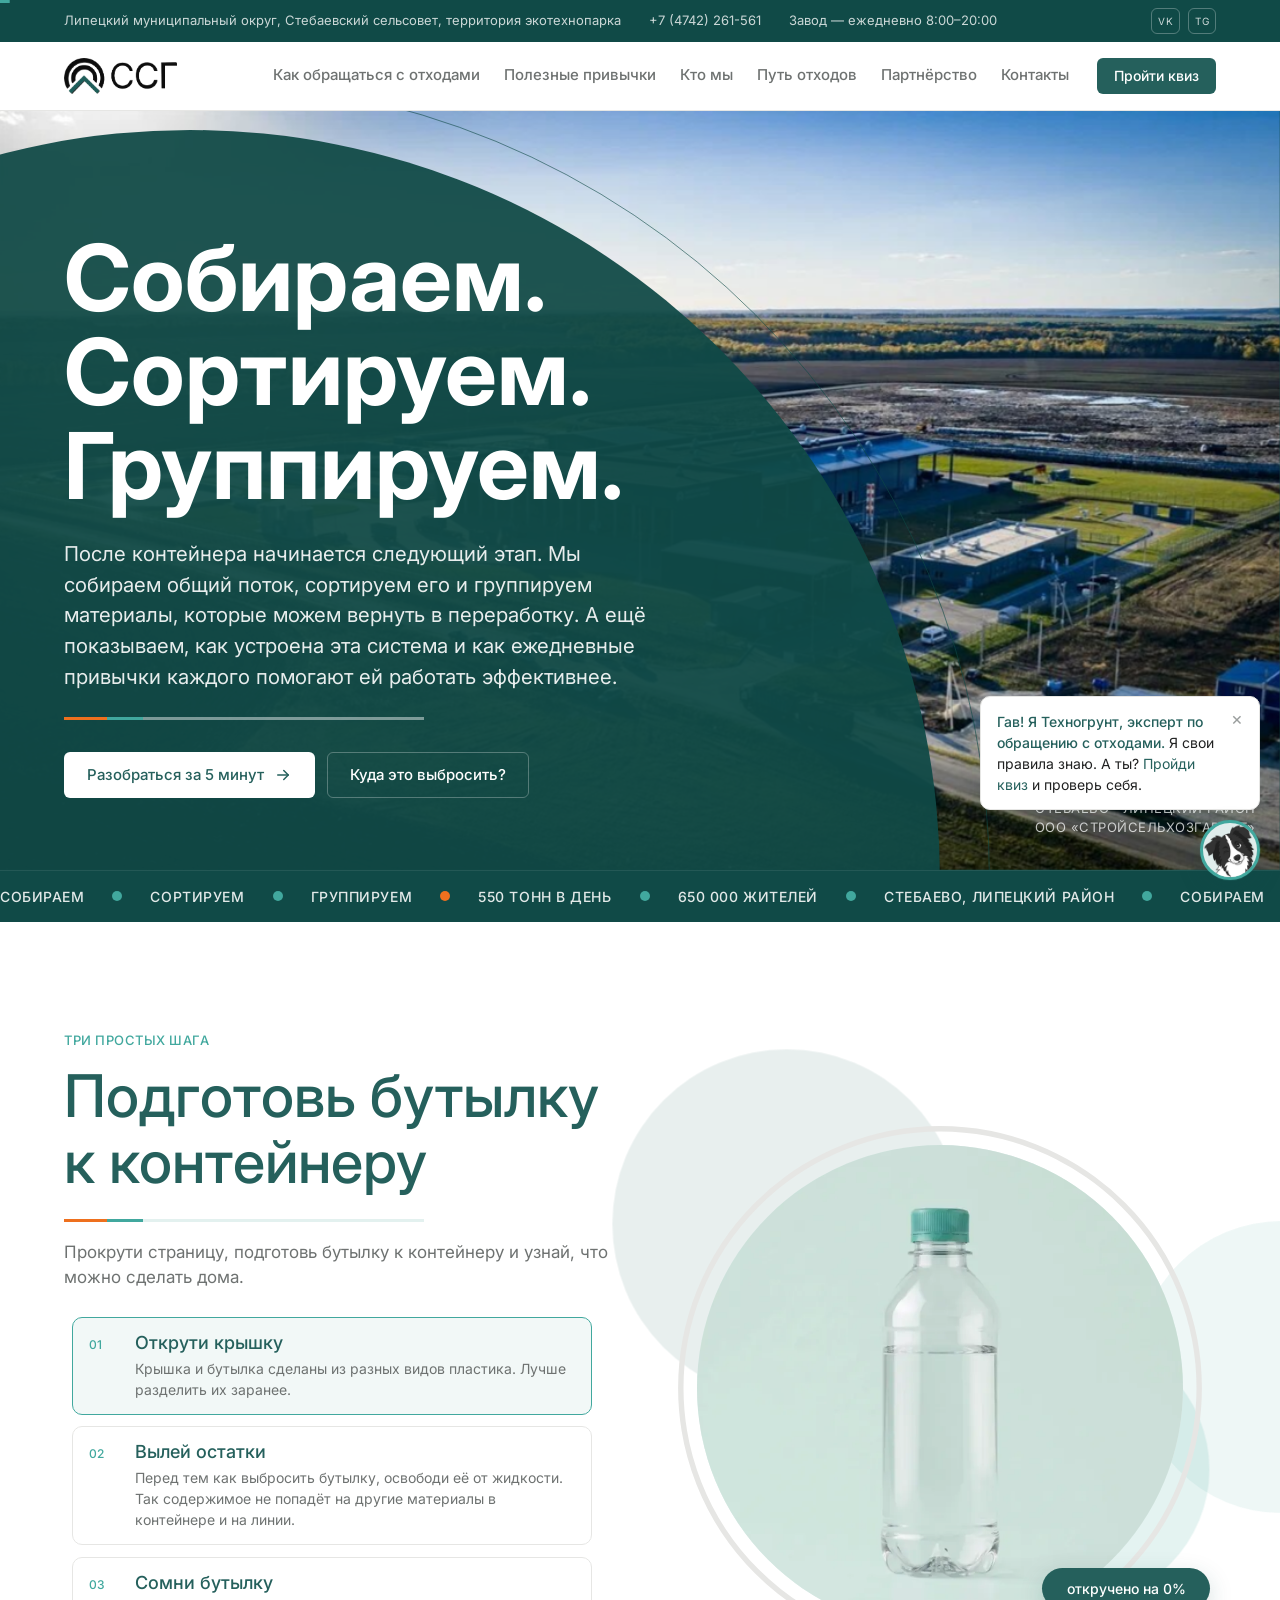
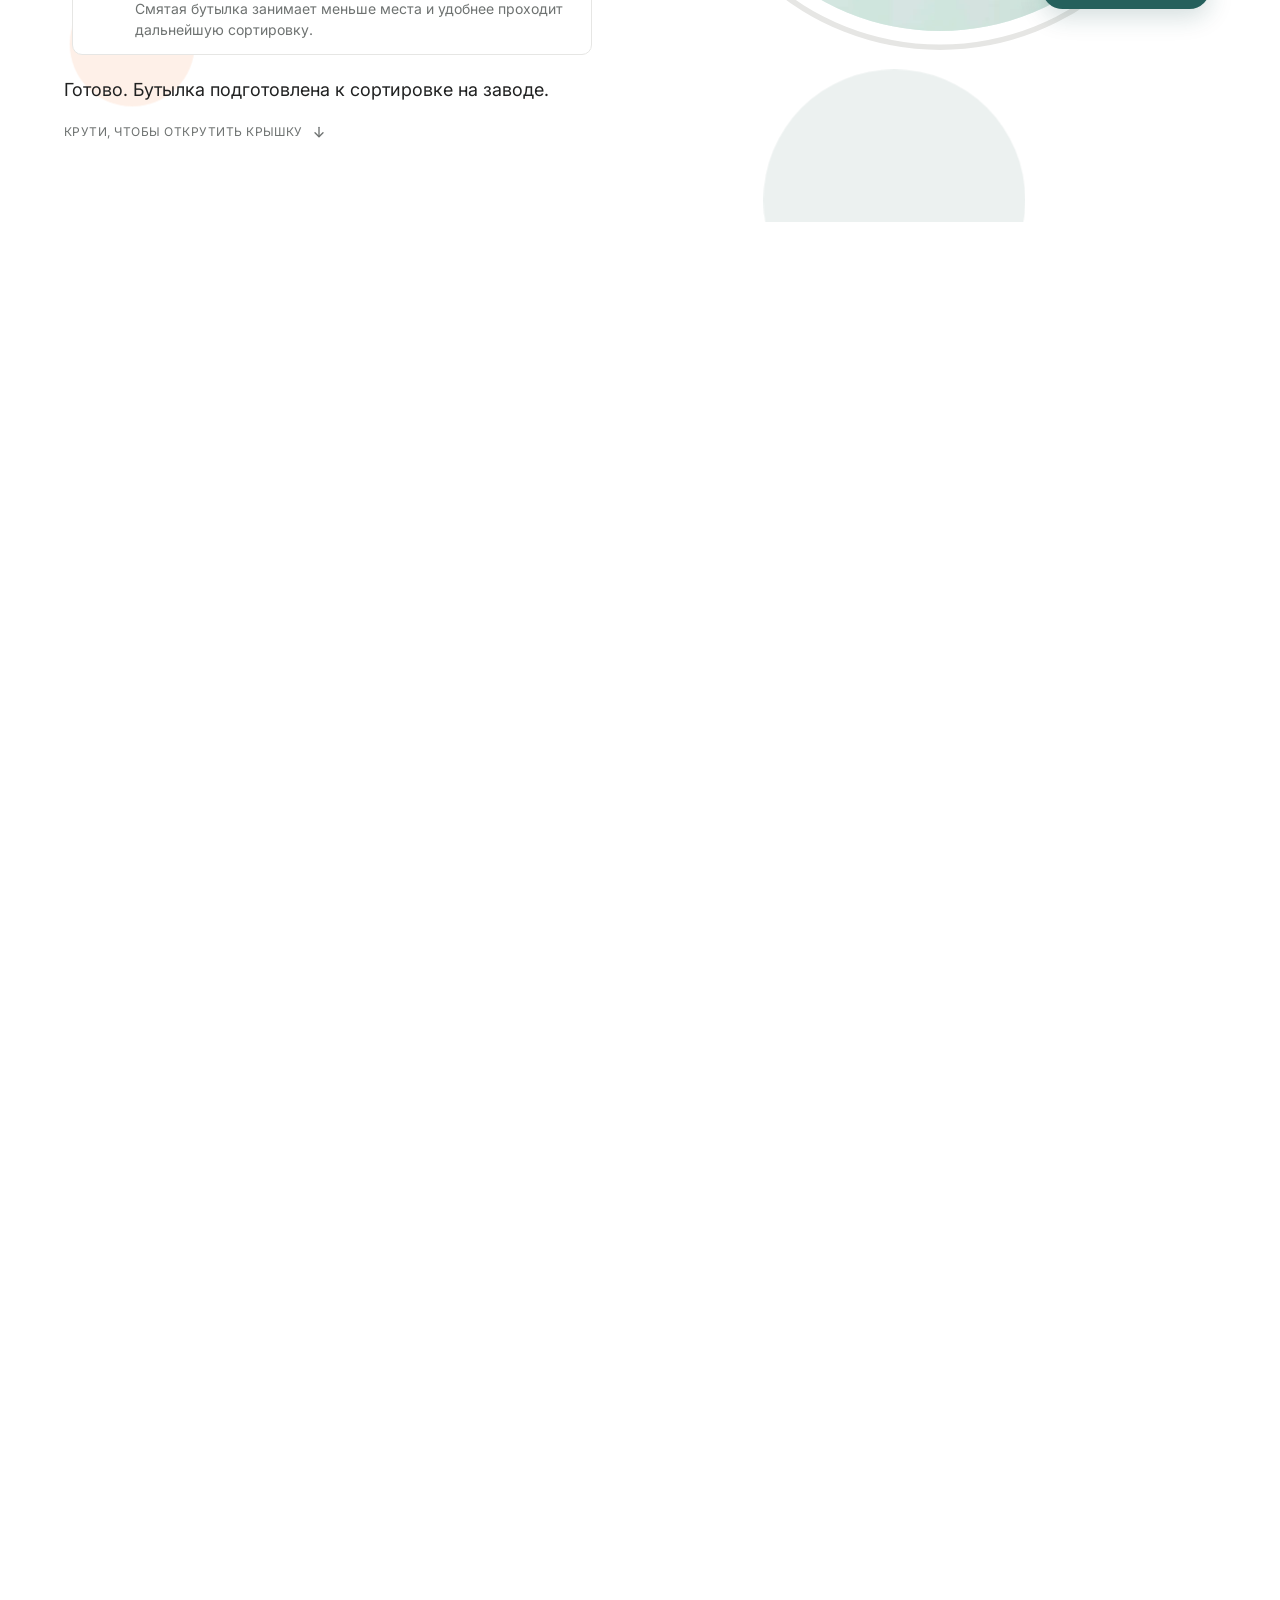
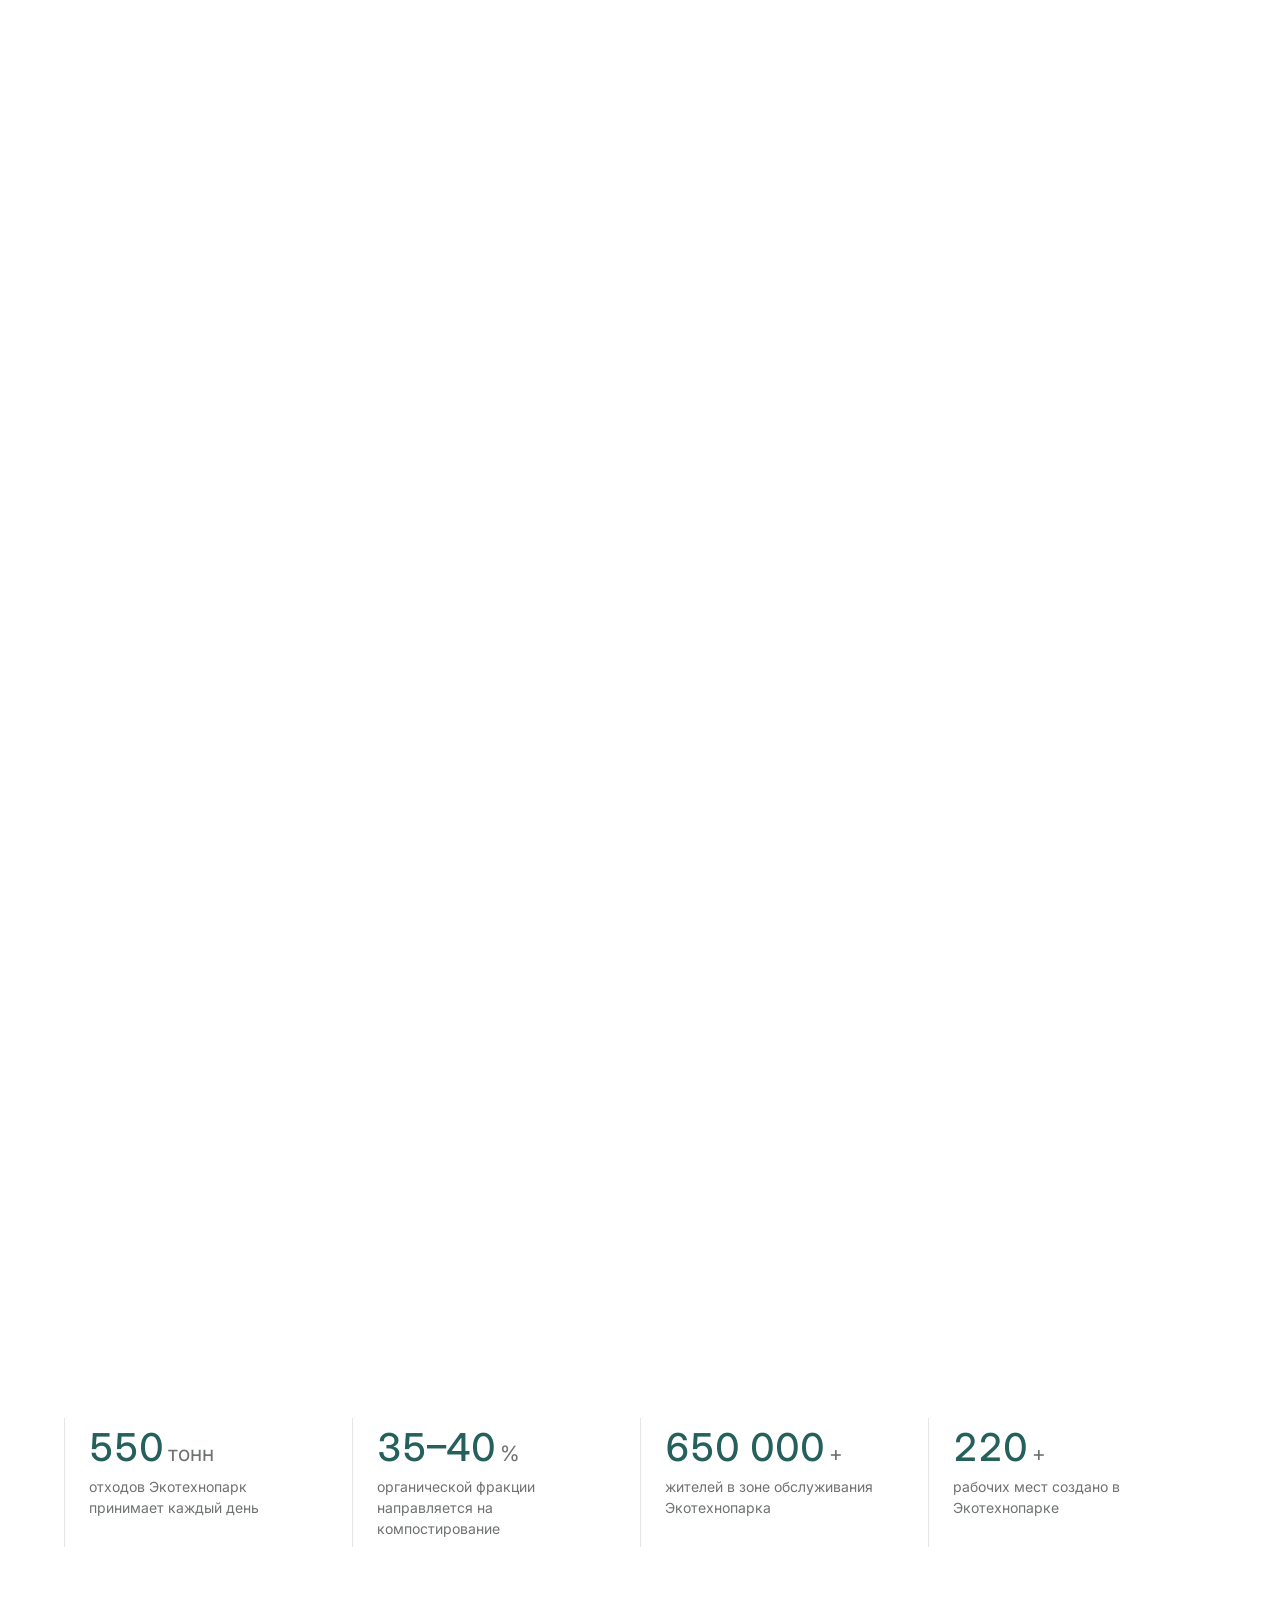
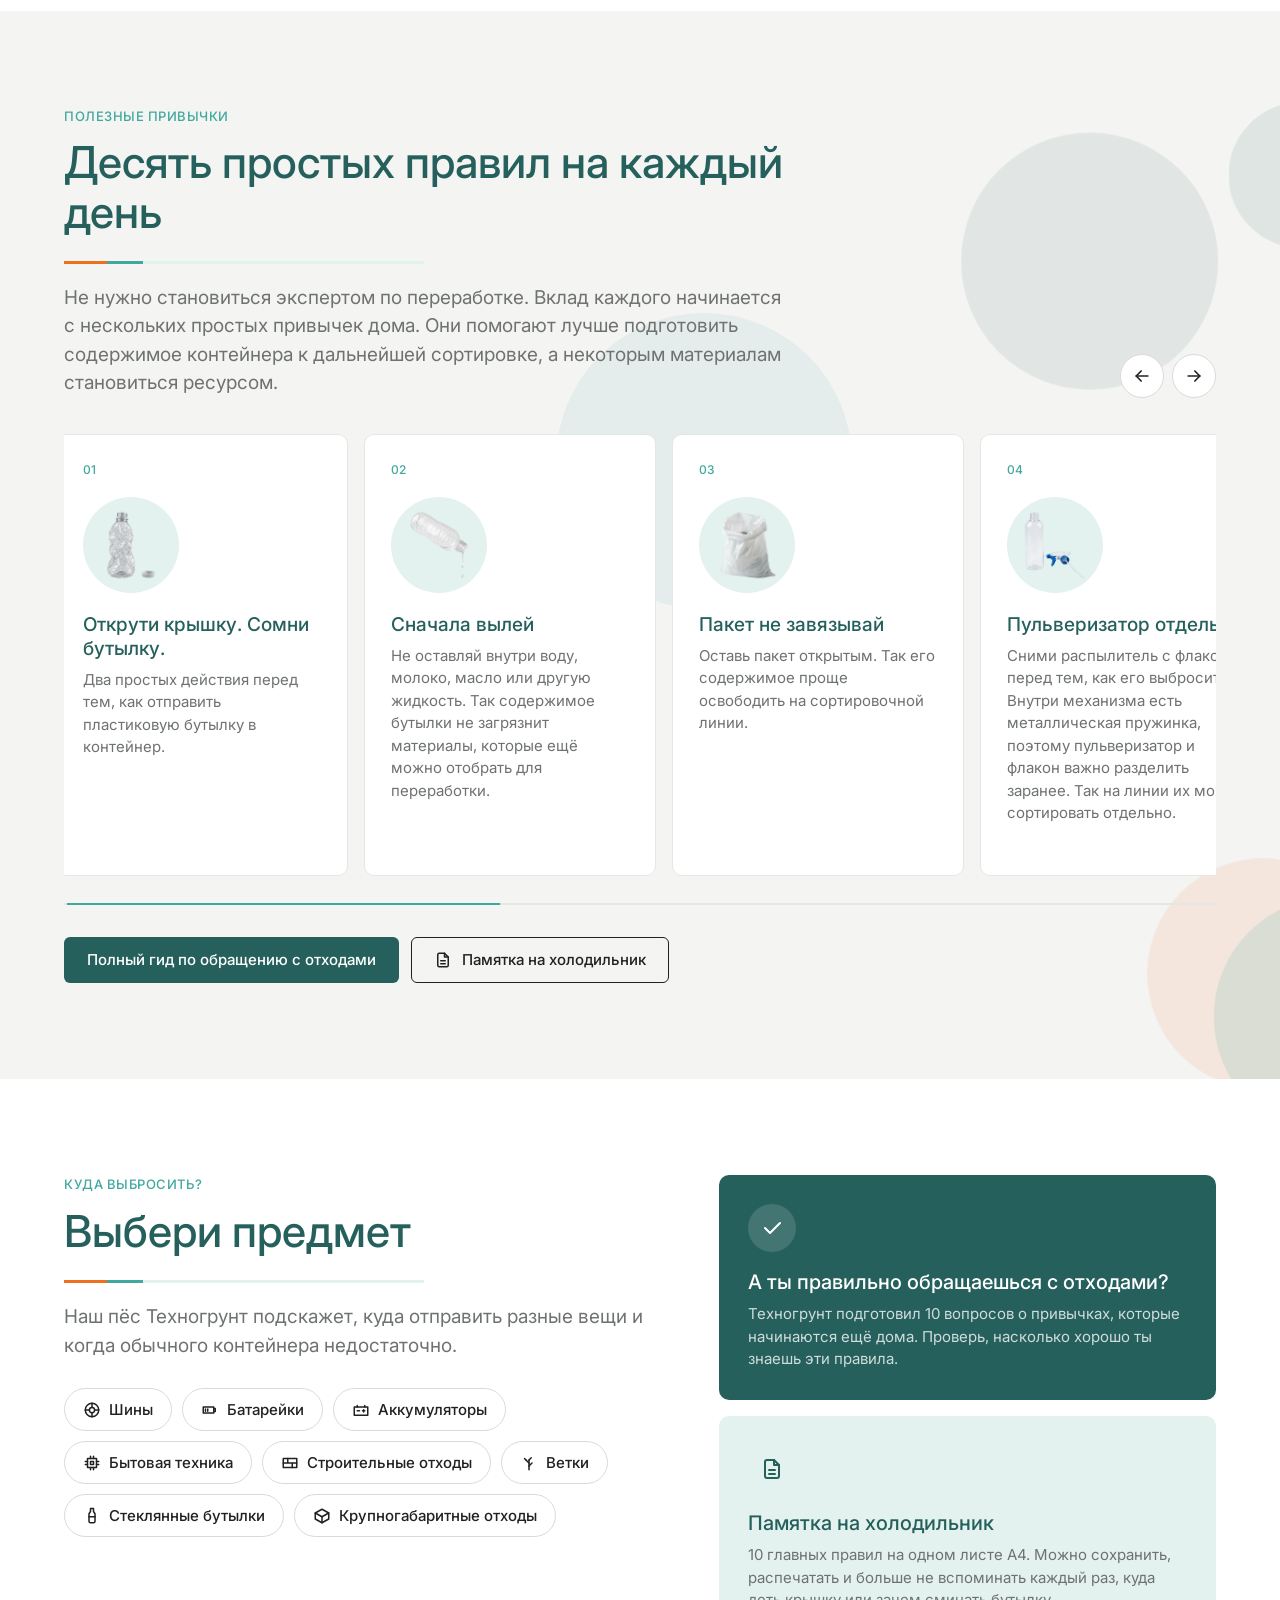
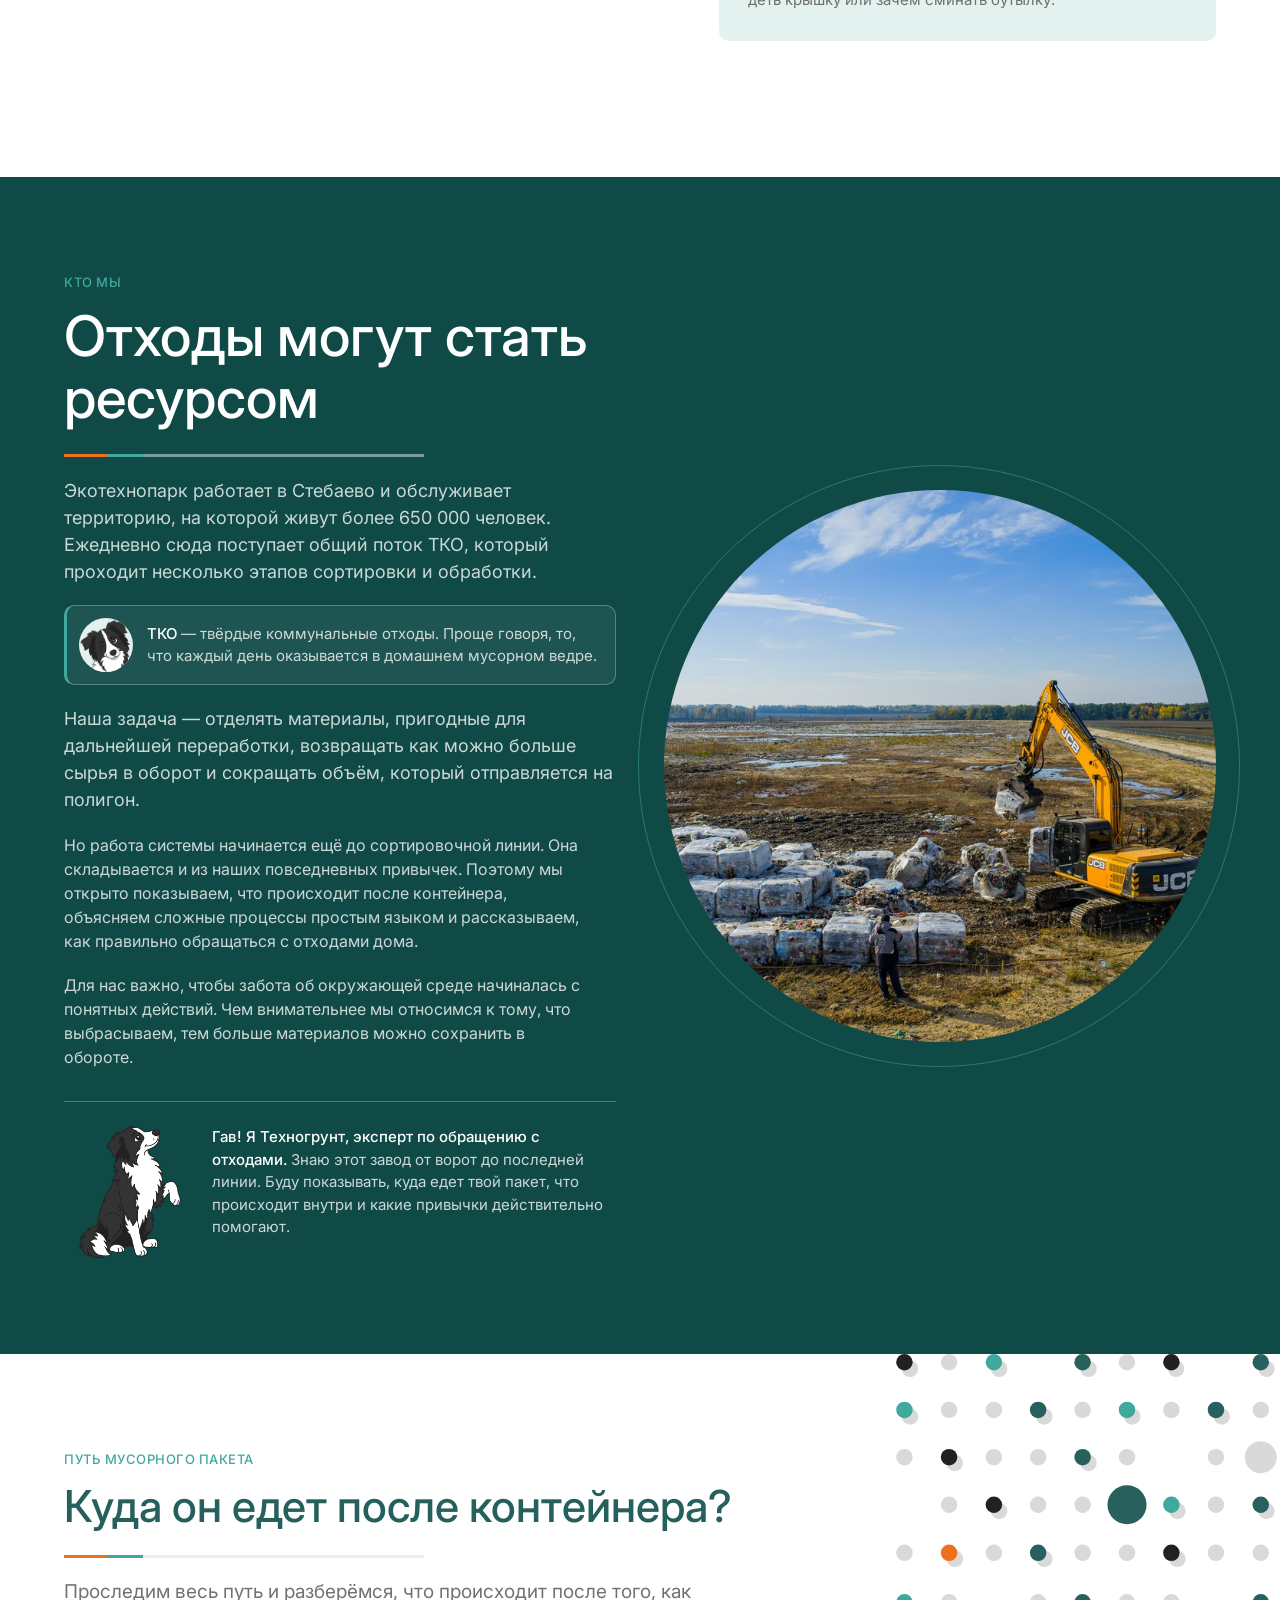
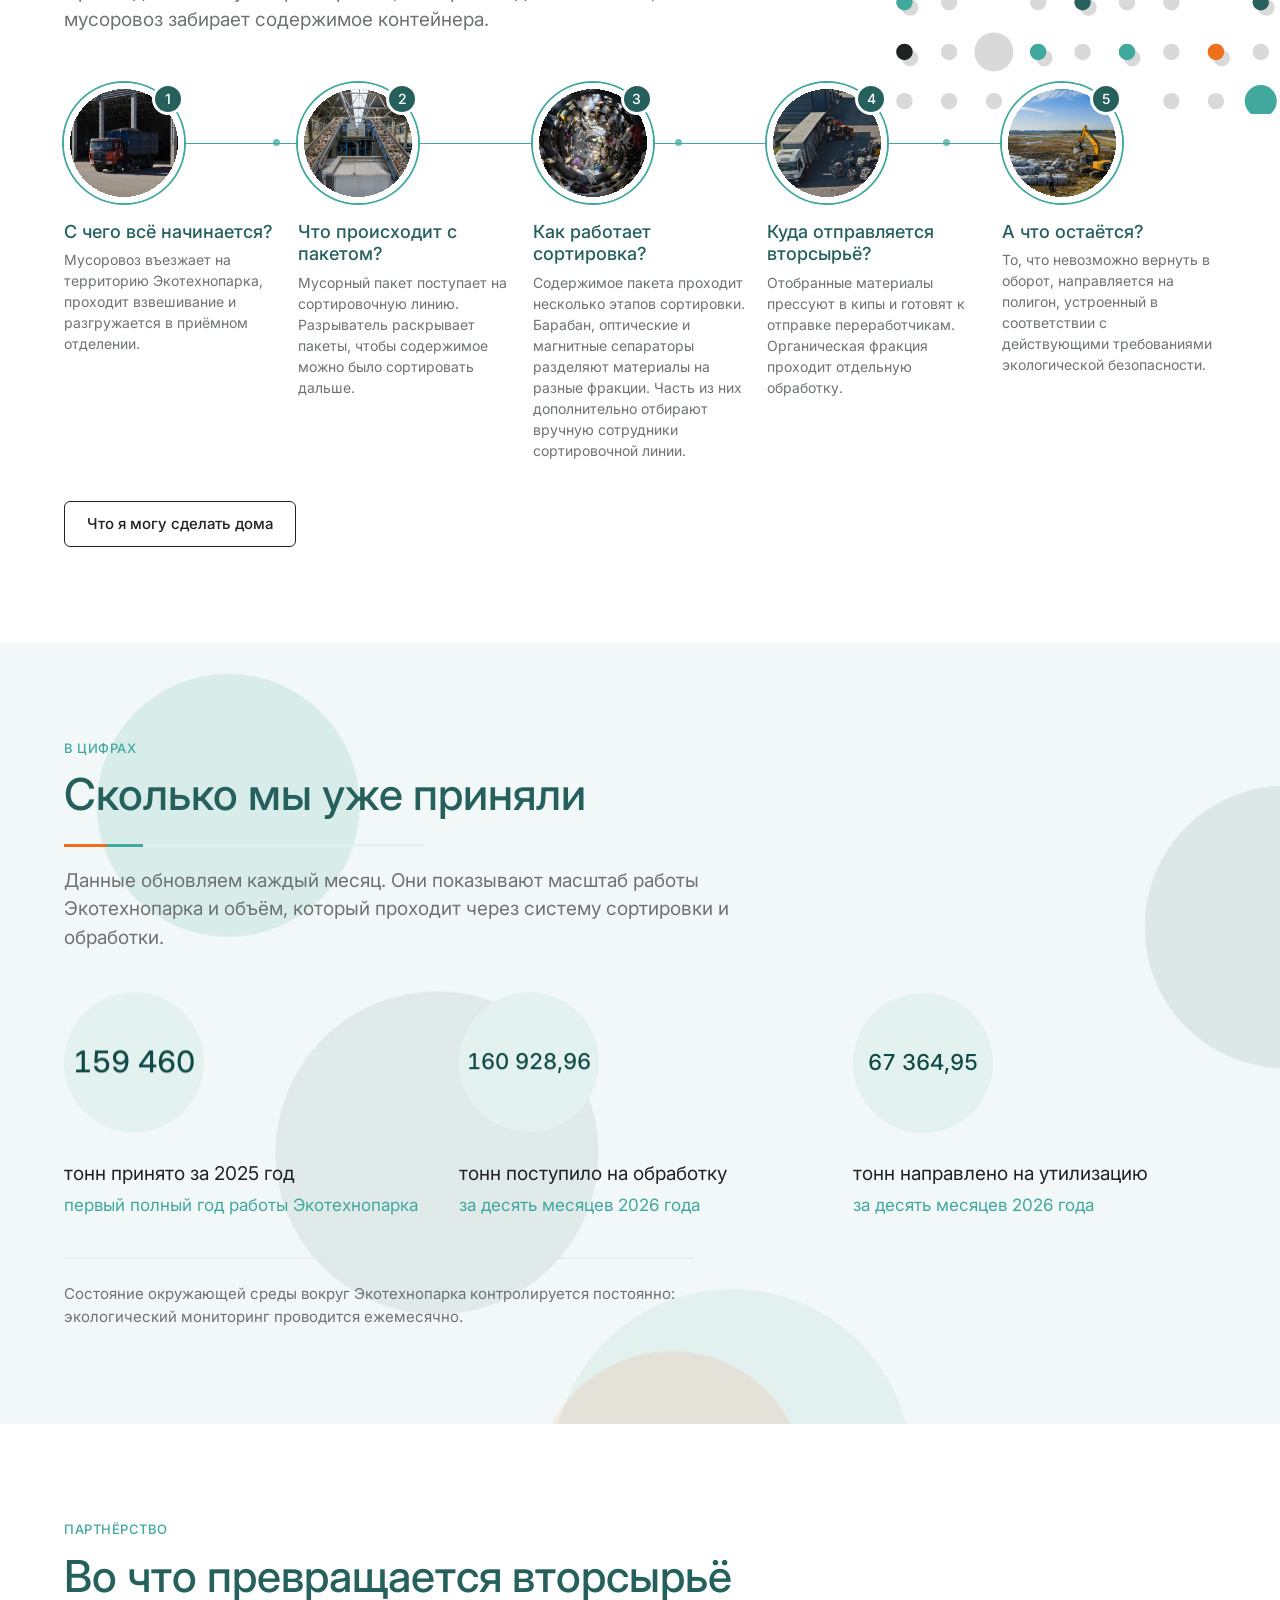
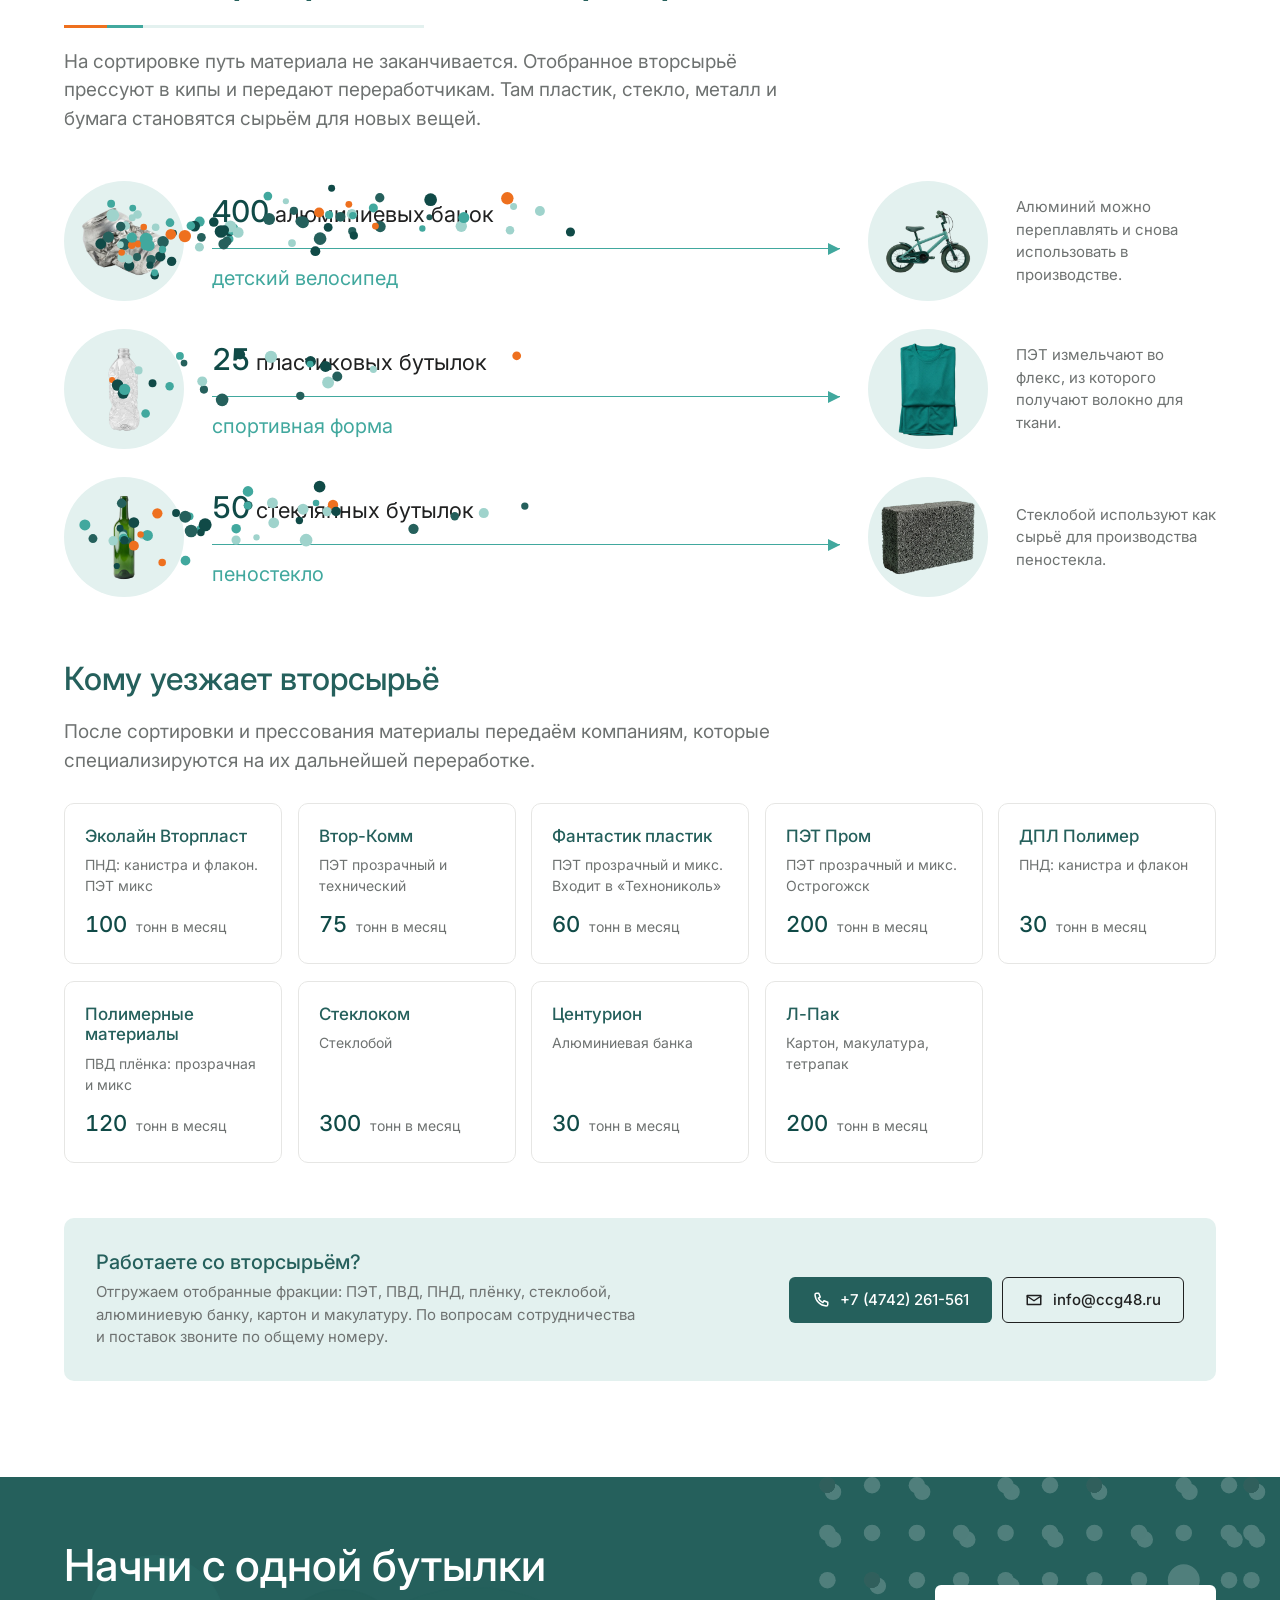
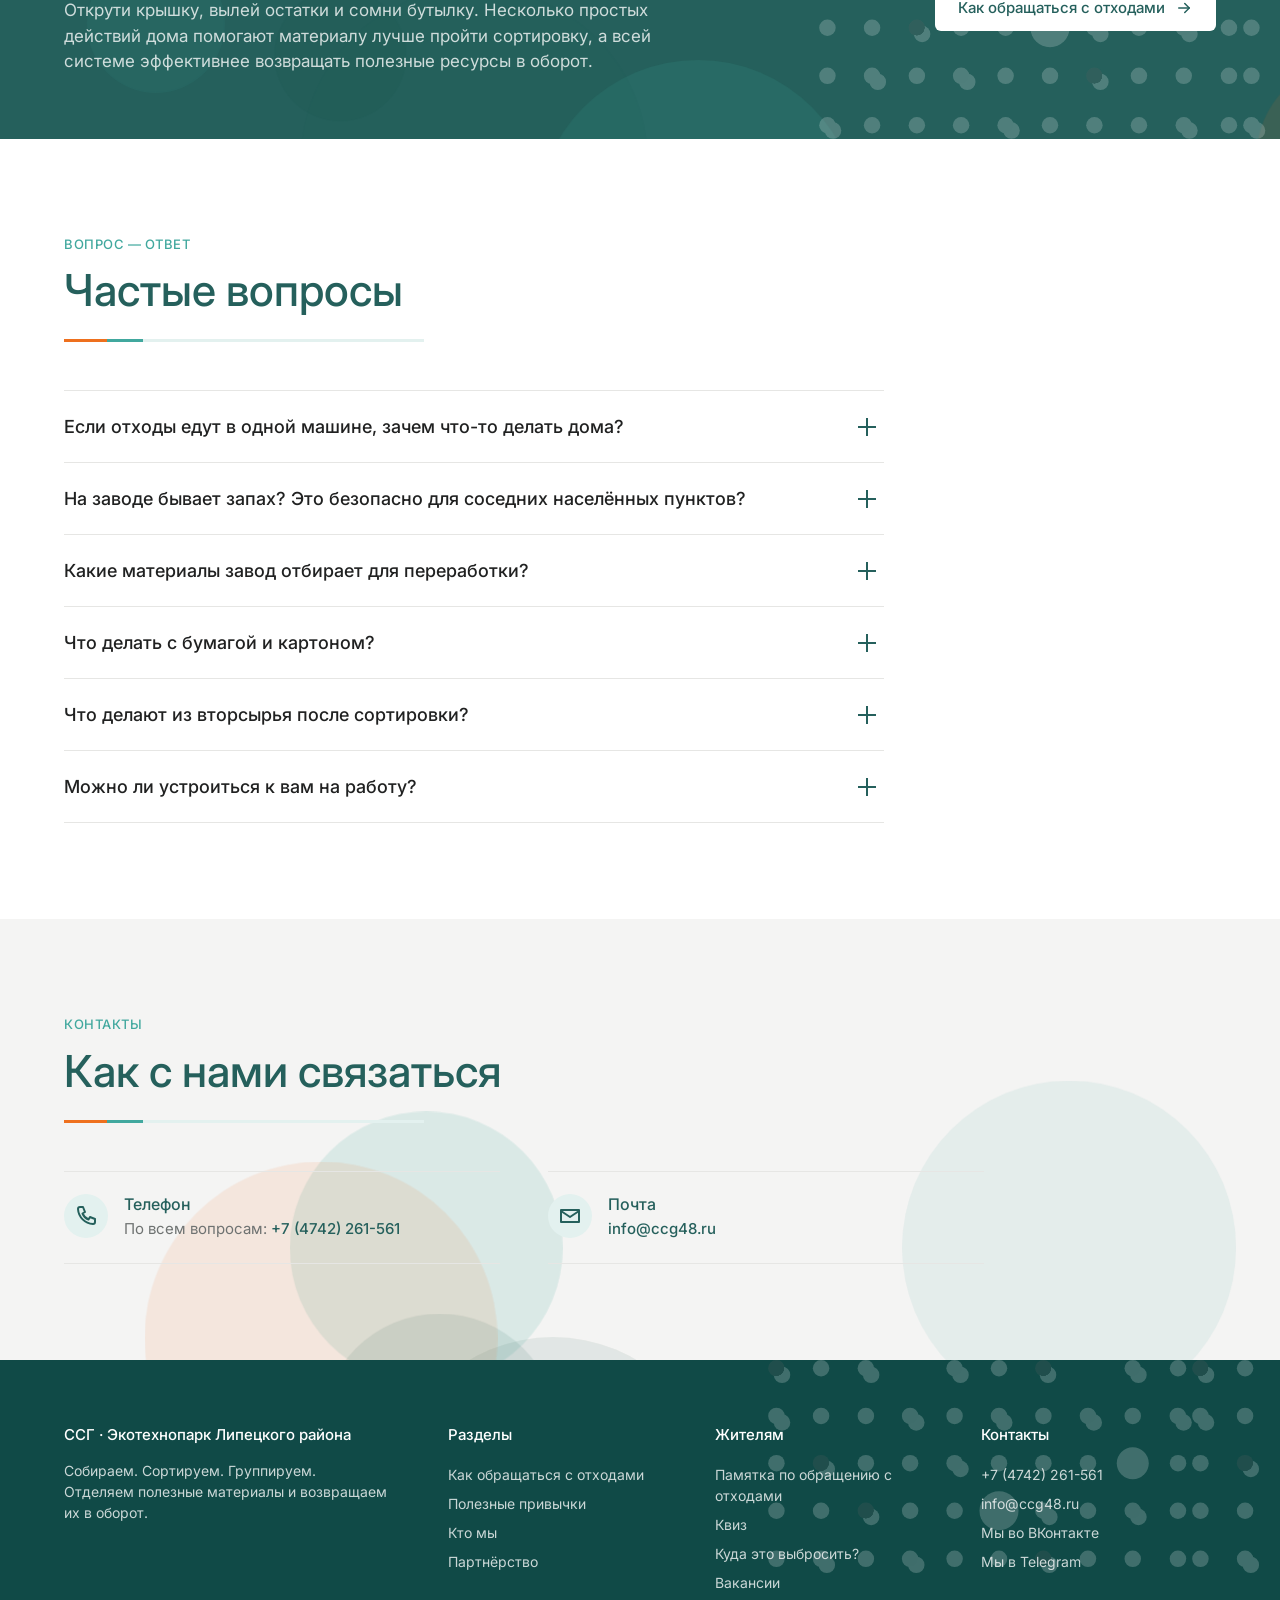
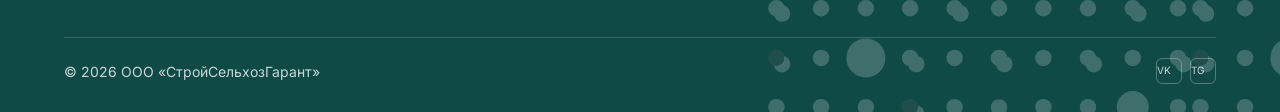
==== index.html @ e1ad25aa "Publish cleaned Ecotechnopark website source" ====
<!DOCTYPE html>
<html lang="ru">
<head>
  <meta charset="UTF-8">
  <meta name="viewport" content="width=device-width, initial-scale=1.0">
  <title>ССГ · Экотехнопарк Липецкого района</title>
  <meta name="description" content="Экотехнопарк Липецкого района: как устроена сортировка отходов, что принимаем как вторсырьё и какие привычки помогают заводу. Собираем. Сортируем. Группируем.">
  <meta name="theme-color" content="#25605C">
  <meta property="og:title" content="ССГ · Экотехнопарк Липецкого района">
  <meta property="og:description" content="Собираем. Сортируем. Группируем. Как устроена сортировка отходов в Липецке и что зависит от каждого из нас.">
  <meta property="og:image" content="https://ekotechnopark.vercel.app/assets/photos/hall-bright.jpg">
  <link rel="icon" href="assets/logo-symbol.png" type="image/png">
  <link rel="preload" href="assets/fonts/inter-cyrillic.woff2" as="font" type="font/woff2" crossorigin>
  <link rel="preload" href="assets/fonts/inter-latin.woff2" as="font" type="font/woff2" crossorigin>
  <link rel="stylesheet" href="style.css">
  <link rel="stylesheet" href="motion.css">
  <link rel="stylesheet" href="motion-max.css">
  <script>try{if(!sessionStorage.getItem('ssg-intro')&&!matchMedia('(prefers-reduced-motion: reduce)').matches)document.documentElement.classList.add('intro')}catch(e){}</script>
</head>
<body>
  <div class="scroll-progress" aria-hidden="true"></div>
  <div class="intro-screen" id="intro" aria-hidden="true"><div class="intro-words"><span>Собираем.</span><span>Сортируем.</span><span>Группируем.</span></div></div>

<svg style="display:none" aria-hidden="true">
  <symbol id="i-bottle" viewBox="0 0 24 24"><path d="M10 2h4v3l2 3v12a2 2 0 0 1-2 2h-4a2 2 0 0 1-2-2V8l2-3V2z"/><path d="M8 12h8"/></symbol>
  <symbol id="i-drop" viewBox="0 0 24 24"><path d="M12 3s6 6.5 6 11a6 6 0 0 1-12 0c0-4.5 6-11 6-11z"/></symbol>
  <symbol id="i-bag" viewBox="0 0 24 24"><path d="M5 8h14l-1 13H6L5 8z"/><path d="M9 8V6a3 3 0 0 1 6 0v2"/><path d="M9 12v2M15 12v2"/></symbol>
  <symbol id="i-spray" viewBox="0 0 24 24"><path d="M9 10h6v12H9z"/><path d="M12 10V7"/><path d="M12 7h4l2-2"/><path d="M16 7v3"/><path d="M18 3v1M20 5h1"/></symbol>
  <symbol id="i-cup" viewBox="0 0 24 24"><path d="M5 7h12l-1.5 14h-9L5 7z"/><path d="M17 9h1.5a2.5 2.5 0 0 1 0 5H16.5"/><path d="M4 4h14"/></symbol>
  <symbol id="i-can" viewBox="0 0 24 24"><path d="M7 5v14a2 2 0 0 0 2 2h6a2 2 0 0 0 2-2V5"/><ellipse cx="12" cy="5" rx="5" ry="1.8"/><path d="M7 9h10"/></symbol>
  <symbol id="i-pot" viewBox="0 0 24 24"><path d="M4 10h16v7a3 3 0 0 1-3 3H7a3 3 0 0 1-3-3v-7z"/><path d="M2 10h20"/><path d="M9 10V7h6v3"/></symbol>
  <symbol id="i-glass" viewBox="0 0 24 24"><path d="M10 2h4v4l2 3v10a2 2 0 0 1-2 2h-4a2 2 0 0 1-2-2V9l2-3V2z"/><path d="M8 13h8"/></symbol>
  <symbol id="i-battery" viewBox="0 0 24 24"><rect x="3" y="8" width="14" height="8"/><path d="M17 10h2v4h-2"/><path d="M6 10.5v3M9 10.5v3"/></symbol>
  <symbol id="i-box" viewBox="0 0 24 24"><path d="M3 8l9-5 9 5v8l-9 5-9-5V8z"/><path d="M3 8l9 5 9-5"/><path d="M12 13v8"/></symbol>
  <symbol id="i-tire" viewBox="0 0 24 24"><circle cx="12" cy="12" r="9"/><circle cx="12" cy="12" r="3.5"/><path d="M12 3v5.5M12 15.5V21M3 12h5.5M15.5 12H21"/></symbol>
  <symbol id="i-accum" viewBox="0 0 24 24"><rect x="3" y="8" width="18" height="11"/><path d="M7 6v2M17 6v2"/><path d="M7 13h3M14 13h3M15.5 11.5v3"/></symbol>
  <symbol id="i-cpu" viewBox="0 0 24 24"><rect x="6" y="6" width="12" height="12"/><rect x="10" y="10" width="4" height="4"/><path d="M3 10h3M3 14h3M18 10h3M18 14h3M10 3v3M14 3v3M10 18v3M14 18v3"/></symbol>
  <symbol id="i-brick" viewBox="0 0 24 24"><rect x="3" y="6" width="18" height="12"/><path d="M3 12h18M9 6v6M15 12v6"/></symbol>
  <symbol id="i-branch" viewBox="0 0 24 24"><path d="M12 21V8"/><path d="M12 12l-4-4"/><path d="M12 16l4-4"/><path d="M12 8l3-3"/><path d="M8 8l-2-2"/></symbol>
  <symbol id="i-file" viewBox="0 0 24 24"><path d="M14 3H7a2 2 0 0 0-2 2v14a2 2 0 0 0 2 2h10a2 2 0 0 0 2-2V8l-5-5z"/><path d="M14 3v5h5"/><path d="M9 13h6M9 17h6"/></symbol>
  <symbol id="i-check" viewBox="0 0 24 24"><path d="M5 12l5 5L20 7"/></symbol>
  <symbol id="i-arrow" viewBox="0 0 24 24"><path d="M5 12h14"/><path d="M13 6l6 6-6 6"/></symbol>
  <symbol id="i-arrow-down" viewBox="0 0 24 24"><path d="M12 5v14"/><path d="M6 13l6 6 6-6"/></symbol>
  <symbol id="i-arrow-l" viewBox="0 0 24 24"><path d="M19 12H5"/><path d="M11 18l-6-6 6-6"/></symbol>
  <symbol id="i-pin" viewBox="0 0 24 24"><path d="M12 21s-6-5.5-6-10a6 6 0 0 1 12 0c0 4.5-6 10-6 10z"/><circle cx="12" cy="11" r="2"/></symbol>
  <symbol id="i-phone" viewBox="0 0 24 24"><path d="M6 3h3l2 5-2.5 1.5a11 11 0 0 0 6 6L16 13l5 2v3a2 2 0 0 1-2 2A16 16 0 0 1 4 5a2 2 0 0 1 2-2z"/></symbol>
  <symbol id="i-mail" viewBox="0 0 24 24"><rect x="3" y="6" width="18" height="12"/><path d="M3 7l9 6 9-6"/></symbol>
  <symbol id="i-clock" viewBox="0 0 24 24"><circle cx="12" cy="12" r="9"/><path d="M12 7v5l3 2"/></symbol>
  <symbol id="i-scale" viewBox="0 0 24 24"><path d="M12 3v18"/><path d="M5 7h14"/><path d="M3 15l2.5-8 2.5 8a2.5 2.5 0 0 1-5 0z"/><path d="M16 15l2.5-8 2.5 8a2.5 2.5 0 0 1-5 0z"/></symbol>
</svg>

  <!-- ======== ТОП-БАР ======== -->
  <div class="topbar">
    <div class="container">
      <div class="topbar-left">
        <span>Липецкий муниципальный округ, Стебаевский сельсовет, территория экотехнопарка</span>
        <span class="keep"><a href="tel:+74742261561">+7 (4742) 261-561</a></span>
        <span>Завод — ежедневно 8:00–20:00</span>
      </div>
      <div class="social" aria-label="Соцсети"><a href="https://vk.com/ccg48" target="_blank" rel="noopener">VK</a><a href="https://t.me/ccg48" target="_blank" rel="noopener">TG</a></div>
    </div>
  </div>

  <!-- ======== ШАПКА ======== -->
  <header class="header">
    <div class="container">
      <a class="logo" href="index.html" aria-label="ССГ — на главную">
        <img src="assets/logo-short.png" alt="ССГ">
      </a>
      <nav class="nav" aria-label="Основная навигация">
        <a href="sorting.html">Как обращаться с отходами</a>
        <a href="#habits">Полезные привычки</a>
        <a href="#about">Кто мы</a>
        <a href="#how">Путь отходов</a>
        <a href="#partners">Партнёрство</a>
        <a href="#contacts">Контакты</a>
      </nav>
      <a class="btn btn-primary btn-sm btn-nav" href="sorting.html#quiz">Пройти квиз</a>
      <button class="burger" id="burger" type="button" aria-label="Открыть меню" aria-expanded="false" aria-controls="mobileMenu"><span></span><span></span><span></span></button>
    </div>
  </header>
  <div class="mobile-menu" id="mobileMenu">
    <a href="sorting.html">Как обращаться с отходами</a>
    <a href="#habits">Полезные привычки</a>
    <a href="#about">Кто мы</a>
    <a href="#how">Путь отходов</a>
    <a href="#partners">Партнёрство</a>
    <a href="#contacts">Контакты</a>
    <a href="sorting.html#quiz">Пройти квиз</a>
    <div class="mm-foot">
      <a href="tel:+74742261561">+7 (4742) 261-561</a>
      <a href="mailto:info@ccg48.ru">info@ccg48.ru</a>
      <span>Завод — ежедневно 8:00–20:00</span>
      <div class="social" style="margin-top:8px"><a href="https://vk.com/ccg48" target="_blank" rel="noopener">VK</a><a href="https://t.me/ccg48" target="_blank" rel="noopener">TG</a></div>
    </div>
  </div>

  <!-- ======== HERO ======== -->
  <section class="hero">
    <img class="hero-photo" src="assets/photos/ecotechnopark-aerial.jpg" alt="Экотехнопарк Липецкого района с высоты" width="1280" height="655" fetchpriority="high">
    <video class="hero-video" muted loop playsinline preload="none" data-src="assets/video/ecotechnopark-tour-2026-11-08.mp4" aria-hidden="true"></video>
    <div class="hero-shade" aria-hidden="true"></div>
    <div class="hero-circle"></div>
    <div class="hero-ring" aria-hidden="true"></div>
    <div class="container">
      <h1 class="hero-title"><span class="line"><span>Собираем.</span></span><span class="line"><span>Сортируем.</span></span><span class="line"><span>Группируем.</span></span></h1>
      <p class="hero-sub">После контейнера начинается следующий этап. Мы собираем общий поток, сортируем его и группируем материалы, которые можем вернуть в переработку. А ещё показываем, как устроена эта система и как ежедневные привычки каждого помогают ей работать эффективнее.</p>
      <div class="seg-rule" aria-hidden="true"><span></span><span></span><span></span></div>
      <div class="hero-actions">
        <a class="btn btn-white" href="sorting.html">Разобраться за 5 минут <svg class="icon"><use href="#i-arrow"/></svg></a>
        <a class="btn btn-on-dark" href="#search">Куда это выбросить?</a>
      </div>
    </div>
    <div class="hero-meta">Стебаево · Липецкий район<br>ООО «СтройСельхозГарант»</div>
  </section>

  <!-- ======== БЕГУЩАЯ СТРОКА ======== -->
  <div class="marquee" aria-hidden="true"><div class="marquee-track"><div class="marquee-group"><span class="marquee-item">Собираем</span><span class="marquee-item">Сортируем</span><span class="marquee-item accent">Группируем</span><span class="marquee-item">550 тонн в день</span><span class="marquee-item">650 000 жителей</span><span class="marquee-item">Стебаево, Липецкий район</span></div><div class="marquee-group"><span class="marquee-item">Собираем</span><span class="marquee-item">Сортируем</span><span class="marquee-item accent">Группируем</span><span class="marquee-item">550 тонн в день</span><span class="marquee-item">650 000 жителей</span><span class="marquee-item">Стебаево, Липецкий район</span></div><div class="marquee-group"><span class="marquee-item">Собираем</span><span class="marquee-item">Сортируем</span><span class="marquee-item accent">Группируем</span><span class="marquee-item">550 тонн в день</span><span class="marquee-item">650 000 жителей</span><span class="marquee-item">Стебаево, Липецкий район</span></div><div class="marquee-group"><span class="marquee-item">Собираем</span><span class="marquee-item">Сортируем</span><span class="marquee-item accent">Группируем</span><span class="marquee-item">550 тонн в день</span><span class="marquee-item">650 000 жителей</span><span class="marquee-item">Стебаево, Липецкий район</span></div></div></div>

  <!-- ======== СОМНИ БУТЫЛКУ: покадровая сцена от скролла ======== -->
  <section class="crush" id="crush" data-cap-frames="31" data-cap-seq="assets/seq/cap/" data-cap-share="0.21" data-pour-frames="54" data-pour-seq="assets/seq/pour/" data-pour-share="0.57" data-frames="63" data-seq="assets/seq/bottle/">
    <div class="container crush-inner">
      <div class="crush-copy">
        <div class="kicker">Три простых шага</div>
        <h2>Подготовь бутылку к контейнеру</h2>
        <div class="seg-rule" aria-hidden="true"><span></span><span></span><span></span></div>
        <p class="lead">Прокрути страницу, подготовь бутылку к контейнеру и узнай, что можно сделать дома.</p>
        <ol class="crush-steps">
          <li class="crush-step" data-at="0"><span class="n">01</span><div><b>Открути крышку</b><p>Крышка и бутылка сделаны из разных видов пластика. Лучше разделить их заранее.</p></div></li>
          <li class="crush-step" data-at="0.21"><span class="n">02</span><div><b>Вылей остатки</b><p>Перед тем как выбросить бутылку, освободи её от жидкости. Так содержимое не попадёт на другие материалы в контейнере и на линии.</p></div></li>
          <li class="crush-step" data-at="0.57"><span class="n">03</span><div><b>Сомни бутылку</b><p>Смятая бутылка занимает меньше места и удобнее проходит дальнейшую сортировку.</p></div></li>
        </ol>
        <p class="crush-final">Готово. Бутылка подготовлена к сортировке на заводе.</p>
        <div class="crush-hint"><span>Крути, чтобы открутить крышку</span> <svg class="icon" aria-hidden="true"><use href="#i-arrow-down"/></svg></div>
      </div>
      <div class="crush-stage">
        <svg class="crush-ring" viewBox="0 0 100 100" aria-hidden="true"><circle class="track" cx="50" cy="50" r="48"/><circle class="fill" cx="50" cy="50" r="48"/></svg>
        <div class="crush-disc"><canvas id="crushCanvas" width="720" height="720" role="img" aria-label="По мере прокрутки страницы крышка откручивается, жидкость выливается, бутылка сминается"></canvas></div>
        <div class="crush-badge" id="crushBadge"><span id="crushBadgeLabel">откручено на</span> <b>0%</b></div>
      </div>
    </div>
  </section>

  <!-- ======== ЦИФРЫ ======== -->
  <section class="section" style="padding-bottom:64px">
    <div class="container">
      <div class="stats reveal-group">
        <div class="stat"><div class="num"><span data-count="550">550</span><small>тонн</small></div><div class="cap">отходов Экотехнопарк принимает каждый день</div></div>
        <div class="stat"><div class="num"><span data-count="35">35</span>–<span data-count="40">40</span><small>%</small></div><div class="cap">органической фракции направляется на компостирование</div></div>
        <div class="stat"><div class="num"><span data-count="650000">650 000</span><small>+</small></div><div class="cap">жителей в зоне обслуживания Экотехнопарка</div></div>
        <div class="stat"><div class="num"><span data-count="220">220</span><small>+</small></div><div class="cap">рабочих мест создано в Экотехнопарке</div></div>
      </div>
    </div>
  </section>

  <!-- ======== ПРИВЫЧКИ ======== -->
  <section class="section alt" id="habits">
    <div class="container">
      <div class="habits-head">
        <div class="section-head reveal" style="margin-bottom:0">
          <div class="kicker">Полезные привычки</div>
          <h2>Десять простых правил на каждый день</h2>
          <div class="seg-rule" aria-hidden="true"><span></span><span></span><span></span></div>
          <p class="lead">Не нужно становиться экспертом по переработке. Вклад каждого начинается с нескольких простых привычек дома. Они помогают лучше подготовить содержимое контейнера к дальнейшей сортировке, а некоторым материалам становиться ресурсом.</p>
        </div>
        <div class="strip-controls">
          <button type="button" id="stripPrev" aria-label="Назад"><svg class="icon"><use href="#i-arrow-l"/></svg></button>
          <button type="button" id="stripNext" aria-label="Вперёд"><svg class="icon"><use href="#i-arrow"/></svg></button>
        </div>
      </div>
      <div class="habit-strip reveal-group" id="habitStrip">
        <article class="habit"><div class="idx">01</div><div class="cut-disc"><img src="assets/cutouts/habit-01.webp" alt="" fetchpriority="low"></div><h3>Открути крышку. Сомни бутылку.</h3><p>Два простых действия перед тем, как отправить пластиковую бутылку в контейнер.</p></article>
        <article class="habit"><div class="idx">02</div><div class="cut-disc"><img src="assets/cutouts/habit-02.webp" alt="" fetchpriority="low"></div><h3>Сначала вылей</h3><p>Не оставляй внутри воду, молоко, масло или другую жидкость. Так содержимое бутылки не загрязнит материалы, которые ещё можно отобрать для переработки.</p></article>
        <article class="habit"><div class="idx">03</div><div class="cut-disc"><img src="assets/cutouts/habit-03.webp" alt="" fetchpriority="low"></div><h3>Пакет не завязывай</h3><p>Оставь пакет открытым. Так его содержимое проще освободить на сортировочной линии.</p></article>
        <article class="habit"><div class="idx">04</div><div class="cut-disc"><img src="assets/cutouts/habit-04.webp" alt="" fetchpriority="low"></div><h3>Пульверизатор отдельно</h3><p>Сними распылитель с флакона перед тем, как его выбросить. Внутри механизма есть металлическая пружинка, поэтому пульверизатор и флакон важно разделить заранее. Так на линии их можно сортировать отдельно.</p></article>
        <article class="habit"><div class="idx">05</div><div class="cut-disc"><img src="assets/cutouts/habit-05.webp" alt="" fetchpriority="low"></div><h3>Стаканчик не в макулатуру</h3><p>Бумажный стаканчик только выглядит бумажным. Внутри есть защитное покрытие, из-за которого его нельзя перерабатывать вместе с обычной макулатурой. Лучшее решение на каждый день — многоразовая кружка.</p></article>
        <article class="habit"><div class="idx">06</div><div class="cut-disc"><img src="assets/cutouts/habit-06.webp" alt="" fetchpriority="low"></div><h3>Банки без отдельного пакета</h3><p>Не заворачивай консервные банки в дополнительный пакет. Так их проще заметить и отобрать на линии.</p></article>
        <article class="habit"><div class="idx">07</div><div class="cut-disc"><img src="assets/cutouts/habit-07.webp" alt="" fetchpriority="low"></div><h3>Кастрюли и сковородки в обычный контейнер</h3><p>Старая кастрюля или сковородка не требует отдельной упаковки. Её можно отправить в обычный контейнер, дальше она проходит через общий поток.</p></article>
        <article class="habit"><div class="idx">08</div><div class="cut-disc"><img src="assets/cutouts/habit-08.webp" alt="" fetchpriority="low"></div><h3>Стекло оставь целым</h3><p>Не разбивай стеклянные бутылки специально. Целое стекло безопаснее для сотрудников сортировочной линии и удобнее в дальнейшей сортировке.</p></article>
        <article class="habit"><div class="idx">09</div><div class="cut-disc"><img src="assets/cutouts/habit-09.webp" alt="" fetchpriority="low"></div><h3>Батарейки сдавай отдельно</h3><p>Батарейки содержат токсичные вещества. При неправильном обращении одна батарейка может загрязнить до 1 м³ почвы. Поэтому батарейки нужно сдавать отдельно.</p></article>
        <article class="habit"><div class="idx">10</div><div class="cut-disc"><img src="assets/cutouts/habit-10.webp" alt="" fetchpriority="low"></div><h3>Мебель — в отдельные отсеки</h3><p>Старая мебель и другие крупные предметы не должны попадать в обычный контейнер. Для них предназначены отдельные отсеки на контейнерной площадке.</p></article>
      </div>
      <div class="habits-actions">
        <a class="btn btn-primary" href="sorting.html">Полный гид по обращению с отходами</a>
        <a class="btn btn-secondary" href="memo.html"><svg class="icon"><use href="#i-file"/></svg> Памятка на холодильник</a>
      </div>
    </div>
  </section>

  <!-- ======== КУДА ВЫБРОСИТЬ + КВИЗ ======== -->
  <section class="section" id="search">
    <div class="container">
      <div class="interactive-grid">
        <div>
          <div class="section-head reveal" style="margin-bottom:28px">
            <div class="kicker">Куда выбросить?</div>
            <h2>Выбери предмет</h2>
            <div class="seg-rule" aria-hidden="true"><span></span><span></span><span></span></div>
            <p class="lead">Наш пёс Техногрунт подскажет, куда отправить разные вещи и когда обычного контейнера недостаточно.</p>
          </div>
          <div class="chip-row reveal-group" id="chipRow">
            <button class="chip" data-cat="tires" type="button"><svg class="icon"><use href="#i-tire"/></svg>Шины</button>
            <button class="chip" data-cat="batteries" type="button"><svg class="icon"><use href="#i-battery"/></svg>Батарейки</button>
            <button class="chip" data-cat="accum" type="button"><svg class="icon"><use href="#i-accum"/></svg>Аккумуляторы</button>
            <button class="chip" data-cat="tech" type="button"><svg class="icon"><use href="#i-cpu"/></svg>Бытовая техника</button>
            <button class="chip" data-cat="constr" type="button"><svg class="icon"><use href="#i-brick"/></svg>Строительные отходы</button>
            <button class="chip" data-cat="branches" type="button"><svg class="icon"><use href="#i-branch"/></svg>Ветки</button>
            <button class="chip" data-cat="glass" type="button"><svg class="icon"><use href="#i-glass"/></svg>Стеклянные бутылки</button>
            <button class="chip" data-cat="bulky" type="button"><svg class="icon"><use href="#i-box"/></svg>Крупногабаритные отходы</button>
          </div>
          <div class="chip-answer" id="chipAnswer" aria-live="polite">
            <div class="cut-disc"><img id="chipImg" src="assets/cutouts/cat-tires.webp" alt="" loading="lazy"></div>
            <div>
              <span class="status-tag" id="chipStatus"></span>
              <h3 id="chipTitle"></h3>
              <dl class="chip-facts" id="chipFacts"></dl>
            </div>
          </div>
        </div>
        <div class="interactive-side">
          <a class="card card-green reveal" href="sorting.html#quiz" style="--i:1">
            <div class="icon-disc"><svg class="icon"><use href="#i-check"/></svg></div>
            <h3>А ты правильно обращаешься с отходами?</h3>
            <p>Техногрунт подготовил 10 вопросов о привычках, которые начинаются ещё дома. Проверь, насколько хорошо ты знаешь эти правила.</p>
          </a>
          <a class="card card-mint reveal" href="memo.html" style="--i:2">
            <div class="icon-disc"><svg class="icon"><use href="#i-file"/></svg></div>
            <h3>Памятка на холодильник</h3>
            <p>10 главных правил на одном листе А4. Можно сохранить, распечатать и больше не вспоминать каждый раз, куда деть крышку или зачем сминать бутылку.</p>
          </a>
        </div>
      </div>
    </div>
  </section>

  <!-- ======== КТО МЫ ======== -->
  <section class="section dark about" id="about">
    <div class="container">
      <div class="reveal">
        <div class="kicker">Кто мы</div>
        <h2>Отходы могут стать ресурсом</h2>
        <div class="seg-rule" aria-hidden="true"><span></span><span></span><span></span></div>
        <p>Экотехнопарк работает в Стебаево и обслуживает территорию, на которой живут более 650 000 человек. Ежедневно сюда поступает общий поток ТКО, который проходит несколько этапов сортировки и обработки.</p>
        <aside class="tko-note">
          <div class="tko-face"><img src="assets/dog/face.webp" alt="" width="512" height="512" loading="lazy"></div>
          <p><b>ТКО</b> — твёрдые коммунальные отходы. Проще говоря, то, что каждый день оказывается в домашнем мусорном ведре.</p>
        </aside>
        <p>Наша задача — отделять материалы, пригодные для дальнейшей переработки, возвращать как можно больше сырья в оборот и сокращать объём, который отправляется на полигон.</p>
        <p class="muted-dark">Но работа системы начинается ещё до сортировочной линии. Она складывается и из наших повседневных привычек. Поэтому мы открыто показываем, что происходит после контейнера, объясняем сложные процессы простым языком и рассказываем, как правильно обращаться с отходами дома.</p>
        <p class="muted-dark">Для нас важно, чтобы забота об окружающей среде начиналась с понятных действий. Чем внимательнее мы относимся к тому, что выбрасываем, тем больше материалов можно сохранить в обороте.</p>
        <div class="mascot-line mascot-plain">
          <div class="mascot-disc"><img src="assets/dog/point.webp" alt="Техногрунт" width="512" height="512" loading="lazy"></div>
          <p><b>Гав! Я Техногрунт, эксперт по обращению с отходами.</b> Знаю этот завод от ворот до последней линии. Буду показывать, куда едет твой пакет, что происходит внутри и какие привычки действительно помогают.</p>
        </div>
      </div>
      <div class="about-media reveal from-right" style="--i:1">
        <div class="circle"><img src="assets/photos/process-landfill-720.jpg" alt="Сотрудник Экотехнопарка рядом с экскаватором на полигоне" width="720" height="720" loading="lazy" decoding="async"></div>
      </div>
    </div>
  </section>

  <!-- ======== ПУТЬ ПАКЕТА ======== -->
  <section class="section" id="how">
    <div class="pattern-side head-only" aria-hidden="true"></div>
    <div class="container">
      <div class="section-head reveal">
        <div class="kicker">Путь мусорного пакета</div>
        <h2>Куда он едет после контейнера?</h2>
        <div class="seg-rule" aria-hidden="true"><span></span><span></span><span></span></div>
        <p class="lead">Проследим весь путь и разберёмся, что происходит после того, как мусоровоз забирает содержимое контейнера.</p>
      </div>
      <div class="process">
        <div class="pstep reveal" style="--i:0"><div class="circle"><img src="assets/photos/process-arrival-720.jpg" alt="Мусоровоз у приёмного отделения Экотехнопарка" width="720" height="720" loading="lazy"></div><span class="num">1</span><div><h3>С чего всё начинается?</h3><p>Мусоровоз въезжает на территорию Экотехнопарка, проходит взвешивание и разгружается в приёмном отделении.</p></div></div>
        <div class="pstep reveal" style="--i:1"><div class="circle"><img src="assets/photos/process-line-720.jpg" alt="Конвейеры подают отходы на сортировочную линию" width="720" height="720" loading="lazy"></div><span class="num">2</span><div><h3>Что происходит с пакетом?</h3><p>Мусорный пакет поступает на сортировочную линию. Разрыватель раскрывает пакеты, чтобы содержимое можно было сортировать дальше.</p></div></div>
        <div class="pstep reveal" style="--i:2"><div class="circle"><img src="assets/photos/process-sorting-720.jpg" alt="Отходы внутри сортировочного барабана" width="720" height="720" loading="lazy"></div><span class="num">3</span><div><h3>Как работает сортировка?</h3><p>Содержимое пакета проходит несколько этапов сортировки. Барабан, оптические и магнитные сепараторы разделяют материалы на разные фракции. Часть из них дополнительно отбирают вручную сотрудники сортировочной линии.</p></div></div>
        <div class="pstep reveal" style="--i:3"><div class="circle"><img src="assets/photos/process-shipping-720.jpg" alt="Погрузка кип вторсырья в фуру для отправки переработчикам" width="720" height="720" loading="lazy"></div><span class="num">4</span><div><h3>Куда отправляется вторсырьё?</h3><p>Отобранные материалы прессуют в кипы и готовят к отправке переработчикам. Органическая фракция проходит отдельную обработку.</p></div></div>
        <div class="pstep reveal" style="--i:4"><div class="circle"><img src="assets/photos/process-landfill-720.jpg" alt="Экскаватор укладывает спрессованные отходы на полигоне" width="720" height="720" loading="lazy"></div><span class="num">5</span><div><h3>А что остаётся?</h3><p>То, что невозможно вернуть в оборот, направляется на полигон, устроенный в соответствии с действующими требованиями экологической безопасности.</p></div></div>
      </div>
      <div class="process-foot reveal">
        <a class="btn btn-secondary" href="sorting.html">Что я могу сделать дома</a>
      </div>
    </div>
  </section>

  <!-- ======== ПОКАЗАТЕЛИ ======== -->
  <section class="section tint" id="figures">
    <div class="container">
      <div class="section-head reveal">
        <div class="kicker">В цифрах</div>
        <h2>Сколько мы уже приняли</h2>
        <div class="seg-rule" aria-hidden="true"><span></span><span></span><span></span></div>
        <p class="lead">Данные обновляем каждый месяц. Они показывают масштаб работы Экотехнопарка и объём, который проходит через систему сортировки и обработки.</p>
      </div>
      <div class="figures reveal-group">
        <div class="figure"><div class="disc"><span data-count="159460">159 460</span></div><div class="what">тонн принято за 2025 год</div><div class="out">первый полный год работы Экотехнопарка</div></div>
        <div class="figure"><div class="disc"><span data-count="160928.96" data-decimals="2">160 928,96</span></div><div class="what">тонн поступило на обработку</div><div class="out">за десять месяцев 2026 года</div></div>
        <div class="figure"><div class="disc"><span data-count="67364.95" data-decimals="2">67 364,95</span></div><div class="what">тонн направлено на утилизацию</div><div class="out">за десять месяцев 2026 года</div></div>
      </div>
      <p class="figures-note reveal">Состояние окружающей среды вокруг Экотехнопарка контролируется постоянно: экологический мониторинг проводится ежемесячно.</p>
    </div>
  </section>

  <!-- ======== ПАРТНЁРСТВО ======== -->
  <section class="section" id="partners">
    <div class="container">
      <div class="section-head reveal">
        <div class="kicker">Партнёрство</div>
        <h2>Во что превращается вторсырьё</h2>
        <div class="seg-rule" aria-hidden="true"><span></span><span></span><span></span></div>
        <p class="lead">На сортировке путь материала не заканчивается. Отобранное вторсырьё прессуют в кипы и передают переработчикам. Там пластик, стекло, металл и бумага становятся сырьём для новых вещей.</p>
      </div>
      <div class="transform-rows">
        <div class="trow reveal" style="--i:0">
          <div class="cut-disc"><img src="assets/cutouts/partner-can.webp" alt="" loading="lazy"></div>
          <div><div class="qty"><b data-count="400">400</b>алюминиевых банок</div><div class="leader"></div><div class="out">детский велосипед</div></div>
          <div class="cut-disc product-disc"><img src="assets/cutouts/partner-bike.webp" alt="Детский велосипед" loading="lazy"></div>
          <div class="product">Алюминий можно переплавлять и снова использовать в производстве.</div>
        </div>
        <div class="trow reveal" style="--i:1">
          <div class="cut-disc"><img src="assets/cutouts/partner-pet.webp" alt="" loading="lazy"></div>
          <div><div class="qty"><b data-count="25">25</b>пластиковых бутылок</div><div class="leader"></div><div class="out">спортивная форма</div></div>
          <div class="cut-disc product-disc"><img src="assets/cutouts/partner-sportswear.webp" alt="Спортивная форма" loading="lazy"></div>
          <div class="product">ПЭТ измельчают во флекс, из которого получают волокно для ткани.</div>
        </div>
        <div class="trow reveal" style="--i:2">
          <div class="cut-disc"><img src="assets/cutouts/partner-glass.webp" alt="" loading="lazy"></div>
          <div><div class="qty"><b data-count="50">50</b>стеклянных бутылок</div><div class="leader"></div><div class="out">пеностекло</div></div>
          <div class="cut-disc product-disc"><img src="assets/cutouts/partner-foamglass.webp" alt="Пеностекло" loading="lazy"></div>
          <div class="product">Стеклобой используют как сырьё для производства пеностекла.</div>
        </div>
      </div>
      <div class="partners-block">
        <div class="section-head reveal" style="margin:64px 0 28px">
          <h3 class="h2-sub">Кому уезжает вторсырьё</h3>
          <p class="lead">После сортировки и прессования материалы передаём компаниям, которые специализируются на их дальнейшей переработке.</p>
        </div>
        <div class="partner-grid">
          <article class="partner-card reveal" style="--i:0"><h4>Эколайн Вторпласт</h4><p>ПНД: канистра и флакон. ПЭТ микс</p><div class="partner-vol"><b data-count="100">100</b> тонн в месяц</div></article>
          <article class="partner-card reveal" style="--i:1"><h4>Втор-Комм</h4><p>ПЭТ прозрачный и технический</p><div class="partner-vol"><b data-count="75">75</b> тонн в месяц</div></article>
          <article class="partner-card reveal" style="--i:2"><h4>Фантастик пластик</h4><p>ПЭТ прозрачный и микс. Входит в «Технониколь»</p><div class="partner-vol"><b data-count="60">60</b> тонн в месяц</div></article>
          <article class="partner-card reveal" style="--i:3"><h4>ПЭТ Пром</h4><p>ПЭТ прозрачный и микс. Острогожск</p><div class="partner-vol"><b data-count="200">200</b> тонн в месяц</div></article>
          <article class="partner-card reveal" style="--i:4"><h4>ДПЛ Полимер</h4><p>ПНД: канистра и флакон</p><div class="partner-vol"><b data-count="30">30</b> тонн в месяц</div></article>
          <article class="partner-card reveal" style="--i:0"><h4>Полимерные материалы</h4><p>ПВД плёнка: прозрачная и микс</p><div class="partner-vol"><b data-count="120">120</b> тонн в месяц</div></article>
          <article class="partner-card reveal" style="--i:1"><h4>Стеклоком</h4><p>Стеклобой</p><div class="partner-vol"><b data-count="300">300</b> тонн в месяц</div></article>
          <article class="partner-card reveal" style="--i:2"><h4>Центурион</h4><p>Алюминиевая банка</p><div class="partner-vol"><b data-count="30">30</b> тонн в месяц</div></article>
          <article class="partner-card reveal" style="--i:3"><h4>Л-Пак</h4><p>Картон, макулатура, тетрапак</p><div class="partner-vol"><b data-count="200">200</b> тонн в месяц</div></article>
        </div>
      </div>
      <div class="partners-cta reveal">
        <div>
          <h3>Работаете со вторсырьём?</h3>
          <p>Отгружаем отобранные фракции: ПЭТ, ПВД, ПНД, плёнку, стеклобой, алюминиевую банку, картон и макулатуру. По вопросам сотрудничества и поставок звоните по общему номеру.</p>
        </div>
        <div class="partners-cta-actions">
          <a class="btn btn-primary" href="tel:+74742261561"><svg class="icon"><use href="#i-phone"/></svg> +7 (4742) 261-561</a>
          <a class="btn btn-secondary" href="mailto:info@ccg48.ru"><svg class="icon"><use href="#i-mail"/></svg> info@ccg48.ru</a>
        </div>
      </div>
    </div>
  </section>

  <!-- ======== CTA ======== -->
  <section class="cta-band">
    <div class="pattern-dark" aria-hidden="true" style="left:auto;width:36%"></div>
    <div class="container">
      <div class="reveal">
        <h2>Начни с одной бутылки</h2>
        <p>Открути крышку, вылей остатки и сомни бутылку. Несколько простых действий дома помогают материалу лучше пройти сортировку, а всей системе эффективнее возвращать полезные ресурсы в оборот.</p>
      </div>
      <a class="btn btn-white reveal" style="--i:1" href="sorting.html">Как обращаться с отходами <svg class="icon"><use href="#i-arrow"/></svg></a>
    </div>
  </section>

  <!-- ======== FAQ ======== -->
  <section class="section" id="faq">
    <div class="container">
      <div class="section-head reveal">
        <div class="kicker">Вопрос — ответ</div>
        <h2>Частые вопросы</h2>
        <div class="seg-rule" aria-hidden="true"><span></span><span></span><span></span></div>
      </div>
      <div class="faq reveal-group">
        <details><summary>Если отходы едут в одной машине, зачем что-то делать дома?</summary><p>В нашей зоне обслуживания весь поток поступает на территорию Экотехнопарка вместе и разделяется уже на сортировочной линии. Но то, в каком состоянии упаковка попадает в контейнер, тоже имеет значение. Пустую и подготовленную упаковку проще отделить от общего потока и направить на дальнейшую переработку. Поэтому дома не нужно сортировать всё на десятки категорий, достаточно следовать нескольким простым правилам.</p></details>
        <details><summary>На заводе бывает запах? Это безопасно для соседних населённых пунктов?</summary><p>На предприятии такого типа запах может возникать. При этом состояние окружающей среды контролируется постоянно. Экологический мониторинг проводится ежемесячно.</p></details>
        <details><summary>Какие материалы завод отбирает для переработки?</summary><p>На линии отбираем ПЭТ, ПВД, ПНД, плёнку, стекло, алюминиевую банку, картон и макулатуру.</p></details>
        <details><summary>Что делать с бумагой и картоном?</summary><p>Картон и бумага могут быть отобраны на сортировочной линии и направлены переработчикам. Лучше, если бумага остаётся сухой и не загрязнена пищевыми отходами. Отдельно привозить её на завод не нужно.</p></details>
                <details><summary>Что делают из вторсырья после сортировки?</summary><p>Отобранные материалы отправляются партнёрам-переработчикам. Пластик превращается в гранулу или волокно, стекло и алюминий переплавляют, бумагу и картон используют как сырьё для новой продукции. Подробнее об этом рассказываем в разделе «Партнёрство».</p></details>
        <details><summary>Можно ли устроиться к вам на работу?</summary><p>Да. По вопросам вакансий звоните по общему номеру: <a href="tel:+74742261561">+7 (4742) 261-561</a>. Специалисты подскажут, к кому обратиться дальше.</p></details>
      </div>
    </div>
  </section>

  <!-- ======== КОНТАКТЫ ======== -->
  <section class="section alt" id="contacts">
    <div class="container">
      <div class="section-head reveal">
        <div class="kicker">Контакты</div>
        <h2>Как с нами связаться</h2>
        <div class="seg-rule" aria-hidden="true"><span></span><span></span><span></span></div>
      </div>
      <div class="contact-list contact-pair reveal-group">
        <div class="contact"><div class="icon-disc"><svg class="icon"><use href="#i-phone"/></svg></div><div><h3>Телефон</h3><p>По всем вопросам: <a href="tel:+74742261561">+7 (4742) 261-561</a></p></div></div>
        <div class="contact"><div class="icon-disc"><svg class="icon"><use href="#i-mail"/></svg></div><div><h3>Почта</h3><p><a href="mailto:info@ccg48.ru">info@ccg48.ru</a></p></div></div>
      </div>
    </div>
  </section>

  <!-- ======== ФУТЕР ======== -->
  <footer class="footer">
    <div class="pattern-dark" aria-hidden="true"></div>
    <div class="container">
      <div class="footer-grid">
        <div class="footer-brand">
          <h4>ССГ · Экотехнопарк Липецкого района</h4>
          <p>Собираем. Сортируем. Группируем. Отделяем полезные материалы и возвращаем их в оборот.</p>
        </div>
        <div>
          <h4>Разделы</h4>
          <a href="sorting.html">Как обращаться с отходами</a>
          <a href="#habits">Полезные привычки</a>
          <a href="#about">Кто мы</a>
          <a href="#partners">Партнёрство</a>
        </div>
        <div>
          <h4>Жителям</h4>
          <a href="memo.html">Памятка по обращению с отходами</a>
          <a href="sorting.html#quiz">Квиз</a>
          <a href="#search">Куда это выбросить?</a>
          <a href="tel:+74742261561">Вакансии</a>
        </div>
        <div>
          <h4>Контакты</h4>
          <a href="tel:+74742261561">+7 (4742) 261-561</a>
          <a href="mailto:info@ccg48.ru">info@ccg48.ru</a>
          <a href="https://vk.com/ccg48" target="_blank" rel="noopener">Мы во ВКонтакте</a>
          <a href="https://t.me/ccg48" target="_blank" rel="noopener">Мы в Telegram</a>
        </div>
      </div>
      <div class="footer-bottom">
        <span>© 2026 ООО «СтройСельхозГарант»</span>
        <div class="social"><a href="https://vk.com/ccg48" target="_blank" rel="noopener">VK</a><a href="https://t.me/ccg48" target="_blank" rel="noopener">TG</a></div>
      </div>
    </div>
  </footer>

  <!-- ======== ТЕХНОГРУНТ ======== -->
  <div class="dog-widget" id="dogWidget">
    <div class="dog-widget-bubble" id="dogBubble" role="status">
      <button class="dog-widget-close" id="dogClose" type="button" aria-label="Закрыть">×</button>
      <b>Гав! Я Техногрунт, эксперт по обращению с отходами.</b> Я свои правила знаю. А ты? <a href="sorting.html#quiz">Пройди квиз</a> и проверь себя.
    </div>
    <button class="dog-widget-btn has-clip" id="dogBtn" type="button" aria-label="Техногрунт"><img src="assets/dog/face.webp" alt="" width="512" height="512"><video src="assets/dog/face.mp4" autoplay loop muted playsinline preload="metadata"></video></button>
  </div>

  <script>
    // ---- Мобильное меню
    var burger = document.getElementById('burger'), mm = document.getElementById('mobileMenu');
    function setMenu(open) {
      burger.setAttribute('aria-expanded', open);
      burger.setAttribute('aria-label', open ? 'Закрыть меню' : 'Открыть меню');
      mm.classList.toggle('open', open);
      document.body.classList.toggle('menu-open', open);
    }
    burger.addEventListener('click', function () { setMenu(burger.getAttribute('aria-expanded') !== 'true'); });
    mm.addEventListener('click', function (e) { if (e.target.closest('a')) setMenu(false); });
    document.addEventListener('keydown', function (e) { if (e.key === 'Escape') setMenu(false); });

    // ---- Куда выбросить
    var CATS = {
      tires: { title: 'Шины', ok: false, where: 'в пункт приёма шин. Адреса в Липецке появятся здесь, пока их можно уточнить по телефону +7 (4742) 261-561.', note: 'шины нельзя выбрасывать в бак ТКО.' },
      batteries: { title: 'Батарейки', ok: false, where: 'в специальные контейнеры для сбора батареек в школах, магазинах и торговых центрах.', note: 'в обычный контейнер батарейки бросать нельзя.' },
      accum: { title: 'Автомобильные аккумуляторы', ok: false, where: 'в специально отведённое оператором место.', note: 'в обычный контейнер аккумуляторы бросать нельзя.' },
      tech: { title: 'Бытовая техника', ok: true, where: 'в общий бак ТКО.', prep: 'вынуть батарейки и аккумуляторы, если они есть, и сдать их отдельно.' },
      constr: { title: 'Строительные отходы', ok: false, where: 'крупногабаритные строительные отходы складывают в специальный отсек на контейнерной площадке.' },
      branches: { title: 'Ветки', ok: false, where: 'порядок вывоза растительных отходов уточняем, инструкция появится здесь.', note: 'ветки нельзя выбрасывать в бак ТКО.' },
      glass: { title: 'Стеклянные бутылки', ok: true, where: 'в общий бак ТКО.', prep: 'не разбивать специально.', note: 'целое стекло безопаснее для сотрудников сортировочной линии и удобнее в сортировке.' },
      bulky: { title: 'Крупногабаритные отходы', ok: false, where: 'старая мебель и другие крупные предметы — в отдельные отсеки на контейнерной площадке.', note: 'мелкий мусор в такой отсек бросать не нужно, для него есть обычный бак.' }
    };
    var chipRow = document.getElementById('chipRow'), panel = document.getElementById('chipAnswer');
    chipRow.addEventListener('click', function (e) {
      var btn = e.target.closest('.chip'); if (!btn) return;
      chipRow.querySelectorAll('.chip').forEach(function (c) { c.classList.remove('active'); });
      btn.classList.add('active');
      var cat = CATS[btn.dataset.cat];
      document.getElementById('chipTitle').textContent = cat.title;
      var facts = document.getElementById('chipFacts'), rows = '';
      [['Куда', cat.where], ['Как подготовить', cat.prep], ['Важно', cat.note]].forEach(function (r) {
        if (r[1]) rows += '<dt>' + r[0] + '</dt><dd>' + r[1] + '</dd>';
      });
      facts.innerHTML = rows;
      var img = document.getElementById('chipImg'), src = 'assets/cutouts/cat-' + btn.dataset.cat + '.webp';
      if (window.ssgMotion) ssgMotion.swapImage(img, src); else img.src = src;
      var st = document.getElementById('chipStatus');
      st.textContent = cat.ok ? 'В общий бак ТКО' : 'Нужно отдельное обращение';
      st.className = 'status-tag ' + (cat.ok ? 'status-ok' : 'status-tbd');
      panel.classList.remove('show'); void panel.offsetWidth; panel.classList.add('show');
    });

    // Картинки ответов подгружаем заранее: по клику круг не пустеет даже на медленной сети
    window.addEventListener('load', function () {
      setTimeout(function () {
        Array.prototype.forEach.call(document.querySelectorAll('#chipRow .chip'), function (b) {
          var im = new Image(); im.decoding = 'async'; im.src = 'assets/cutouts/cat-' + b.dataset.cat + '.webp';
        });
      }, 1500);
    });

    // ---- Лента привычек
    var strip = document.getElementById('habitStrip');
    document.getElementById('stripPrev').addEventListener('click', function () { strip.scrollBy({ left: -308, behavior: 'smooth' }); });
    document.getElementById('stripNext').addEventListener('click', function () { strip.scrollBy({ left: 308, behavior: 'smooth' }); });

    // ---- Техногрунт
    var dogBubble = document.getElementById('dogBubble');
    var dogSeen = false;
    try { dogSeen = sessionStorage.getItem('tg-hello') === '1'; } catch (e) {}
    // На телефоне пузырь не показываем сам — он перекрывал бы кнопки; откроется по тапу
    if (!dogSeen && window.matchMedia('(min-width: 601px)').matches) setTimeout(function () { dogBubble.classList.add('show'); }, 1800);
    document.getElementById('dogClose').addEventListener('click', function () {
      dogBubble.classList.remove('show');
      try { sessionStorage.setItem('tg-hello', '1'); } catch (e) {}
    });
    document.getElementById('dogBtn').addEventListener('click', function () { dogBubble.classList.toggle('show'); });
  </script>
  <script src="motion.js" defer></script>
  <script src="assets/vendor/gsap.min.js" defer></script>
  <script src="assets/vendor/ScrollTrigger.min.js" defer></script>
  <script src="motion-max.js" defer></script>

</body>
</html>
---- style.css ----
/* ============================================================
   ССГ · Экотехнопарк Липецкого района
   Стили по дизайн-системе бренда: Inter, зелёные #25605C / #104A47,
   бирюза #41A89E, один оранжевый акцент на композицию, паттерн
   из кругов (брендбук, стр. 15), фото — full-bleed или круг,
   плоские карточки без теней, спокойный моушн 120/200/400 мс.
   ============================================================ */

/* Inter, переменный: оптический размер 14–32, вес 400–700. Свои файлы вместо Google Fonts:
   из России fonts.googleapis.com отвечает нестабильно, а @import ещё и держал отрисовку. */
@font-face { font-family: "Inter"; font-style: normal; font-weight: 400 700; font-display: swap;
  src: url("assets/fonts/inter-cyrillic.woff2") format("woff2"); unicode-range: U+0301, U+0400-045F, U+0490-0491, U+04B0-04B1, U+2116; }
@font-face { font-family: "Inter"; font-style: normal; font-weight: 400 700; font-display: swap;
  src: url("assets/fonts/inter-latin.woff2") format("woff2"); unicode-range: U+0000-00FF, U+0131, U+0152-0153, U+02BB-02BC, U+02C6, U+02DA, U+02DC, U+0304, U+0308, U+0329, U+2000-206F, U+20AC, U+2122, U+2191, U+2193, U+2212, U+2215, U+FEFF, U+FFFD; }
@font-face { font-family: "Inter"; font-style: normal; font-weight: 400 700; font-display: swap;
  src: url("assets/fonts/inter-cyrillic-ext.woff2") format("woff2"); unicode-range: U+0460-052F, U+1C80-1C8A, U+20B4, U+2DE0-2DFF, U+A640-A69F, U+FE2E-FE2F; }
@font-face { font-family: "Inter"; font-style: normal; font-weight: 400 700; font-display: swap;
  src: url("assets/fonts/inter-latin-ext.woff2") format("woff2"); unicode-range: U+0100-02BA, U+02BD-02C5, U+02C7-02CC, U+02CE-02D7, U+02DD-02FF, U+0304, U+0308, U+0329, U+1D00-1DBF, U+1E00-1E9F, U+1EF2-1EFF, U+2020, U+20A0-20AB, U+20AD-20C0, U+2113, U+2C60-2C7F, U+A720-A7FF; }

:root {
  --green-700: #25605C; --green-900: #104A47;
  --teal-500: #41A89E; --orange-500: #EE701E;
  --ink-900: #202121; --grey-300: #D9D9D9; --white: #FFFFFF;
  --teal-100: #E3F1EF; --teal-050: #F2F8F7; --green-100: #DCE7E6;
  --orange-100: #FDEAE0; --grey-100: #F4F4F3; --grey-200: #E6E6E4;
  --ink-600: #6E7271; --ink-400: #9A9E9D;
  --on-dark-muted: rgba(255,255,255,.78);
  --border-on-dark: rgba(255,255,255,.28);
  --ring-focus: 0 0 0 3px rgba(65,168,158,.45);

  --font-core: "Inter", "Inter V", "Helvetica Neue", Arial, sans-serif;
  --tracking-caps: .04em;

  --radius-ctl: 6px; --radius-card: 10px; --radius-pill: 999px;

  --dur-fast: 120ms; --dur-base: 200ms; --dur-slow: 400ms;
  --ease: cubic-bezier(.2,.6,.2,1);
  --ease-out: cubic-bezier(.23,1,.32,1);
  --transition-ctl: background-color var(--dur-base) var(--ease), color var(--dur-base) var(--ease), border-color var(--dur-base) var(--ease), opacity var(--dur-base) var(--ease);

  --pattern: url("assets/pattern-full.svg");
  --pattern-size: 424px 556px;

  --section: 96px;
  --gutter: 24px;
  --container: 1200px;
}

* { margin: 0; padding: 0; box-sizing: border-box; }
html { scroll-behavior: smooth; -webkit-text-size-adjust: 100%; }
body {
  font-family: var(--font-core);
  background: var(--white);
  color: var(--ink-900);
  font-size: 17px;
  line-height: 1.5;
  -webkit-font-smoothing: antialiased;
  overflow-x: hidden;
}
img { max-width: 100%; display: block; }
a { color: var(--green-700); text-decoration: none; transition: var(--transition-ctl); }
a:hover { color: var(--teal-500); }
button { font-family: inherit; }
::selection { background: var(--teal-100); color: var(--ink-900); }
:focus-visible { outline: none; box-shadow: var(--ring-focus); border-radius: var(--radius-ctl); }
svg.icon { width: 24px; height: 24px; stroke: currentColor; fill: none; stroke-width: 2; stroke-linecap: round; stroke-linejoin: round; flex: none; }

.container { max-width: var(--container); margin: 0 auto; padding: 0 var(--gutter); }
.visually-hidden { position: absolute; width: 1px; height: 1px; overflow: hidden; clip: rect(0 0 0 0); white-space: nowrap; }

/* ---------- Появление секций (только opacity + transform) ---------- */
.reveal { opacity: 0; transform: translateY(14px); transition: opacity var(--dur-slow) var(--ease-out), transform var(--dur-slow) var(--ease-out); transition-delay: calc(var(--i, 0) * 60ms); }
.reveal.in { opacity: 1; transform: none; }
@media (prefers-reduced-motion: reduce) {
  html { scroll-behavior: auto; }
  .reveal { transform: none; transition-duration: var(--dur-base); }
  * { animation-duration: 0.01ms !important; }
}

/* ---------- Топ-бар ---------- */
.topbar { background: var(--green-900); color: var(--on-dark-muted); font-size: 13px; padding: 8px 0; }
.topbar .container { display: flex; gap: 6px 28px; justify-content: space-between; align-items: center; }
.topbar a { color: var(--on-dark-muted); }
.topbar a:hover { color: var(--white); }
.topbar-left { display: flex; gap: 28px; flex-wrap: wrap; }
.social { display: flex; gap: 8px; }
.social a, .social span {
  min-width: 26px; height: 26px; padding: 0 6px;
  border: 1px solid var(--border-on-dark); border-radius: var(--radius-ctl);
  display: inline-flex; align-items: center; justify-content: center;
  font-size: 10px; letter-spacing: var(--tracking-caps); color: var(--on-dark-muted);
}

/* ---------- Шапка ---------- */
.header { background: var(--white); border-bottom: 1px solid var(--grey-200); position: sticky; top: 0; z-index: 50; }
.header .container { display: flex; align-items: center; gap: 28px; height: 68px; }
.logo { display: flex; align-items: center; flex: none; }
.logo img { height: 36px; }
.nav { display: flex; gap: 24px; margin-left: auto; }
.nav a { color: var(--ink-600); font-size: 15px; font-weight: 500; padding: 22px 0; border-bottom: 2px solid transparent; }
.nav a:hover { color: var(--green-700); }
.nav a.active { color: var(--green-700); border-bottom-color: var(--teal-500); }
.header .btn { flex: none; }
.burger {
  display: none; margin-left: auto; width: 44px; height: 44px; border: 1px solid var(--grey-200);
  border-radius: var(--radius-ctl); background: var(--white); cursor: pointer; position: relative;
}
.burger span { position: absolute; left: 12px; right: 12px; height: 2px; background: var(--ink-900); transition: transform var(--dur-base) var(--ease), opacity var(--dur-base) var(--ease); }
.burger span:nth-child(1) { top: 14px; }
.burger span:nth-child(2) { top: 21px; }
.burger span:nth-child(3) { top: 28px; }
.burger[aria-expanded="true"] span:nth-child(1) { transform: translateY(7px) rotate(45deg); }
.burger[aria-expanded="true"] span:nth-child(2) { opacity: 0; }
.burger[aria-expanded="true"] span:nth-child(3) { transform: translateY(-7px) rotate(-45deg); }

/* Мобильное меню */
.mobile-menu {
  position: fixed; inset: 0; z-index: 49; background: var(--green-900); color: var(--white);
  padding: 96px var(--gutter) 40px; display: flex; flex-direction: column;
  opacity: 0; visibility: hidden; transform: translateY(-8px);
  transition: opacity var(--dur-base) var(--ease-out), transform var(--dur-base) var(--ease-out), visibility 0s linear var(--dur-base);
}
.mobile-menu.open { opacity: 1; visibility: visible; transform: none; transition-delay: 0s; }
.mobile-menu a { color: var(--white); font-size: 28px; font-weight: 500; padding: 14px 0; border-bottom: 1px solid var(--border-on-dark); }
.mobile-menu a:hover { color: var(--teal-500); }
.mobile-menu .mm-foot { margin-top: auto; color: var(--on-dark-muted); font-size: 14px; display: grid; gap: 6px; }
.mobile-menu .mm-foot a { font-size: 16px; padding: 0; border: none; }
.mobile-menu::after { content: ""; position: absolute; right: 0; bottom: 0; width: 55%; height: 34%; background: var(--pattern) 0 0/var(--pattern-size) repeat; opacity: .22; filter: grayscale(1) brightness(3); pointer-events: none; }
body.menu-open { overflow: hidden; }

/* ---------- Кнопки ---------- */
.btn {
  display: inline-flex; align-items: center; gap: 10px; padding: 13px 22px;
  border-radius: var(--radius-ctl); font-weight: 500; font-size: 15px; line-height: 1.2;
  border: 1px solid transparent; cursor: pointer; transition: var(--transition-ctl); white-space: nowrap;
}
.btn .icon { width: 18px; height: 18px; }
.btn-primary { background: var(--green-700); color: var(--white); }
.btn-primary:hover { background: var(--green-900); color: var(--white); }
.btn-secondary { background: transparent; color: var(--ink-900); border-color: var(--ink-900); }
.btn-secondary:hover { background: var(--teal-050); color: var(--green-700); border-color: var(--green-700); }
.btn-white { background: var(--white); color: var(--green-700); }
.btn-white:hover { background: var(--teal-100); color: var(--green-900); }
.btn-on-dark { background: transparent; color: var(--white); border-color: var(--border-on-dark); }
.btn-on-dark:hover { background: rgba(255,255,255,.12); color: var(--white); }
.btn-sm { padding: 9px 16px; font-size: 14px; }

/* ---------- Типографика ---------- */
.section { padding: var(--section) 0; position: relative; }
.section.alt { background: var(--grey-100); }
.section.tint { background: var(--teal-050); }
.section.dark { background: var(--green-900); color: var(--white); }
.section.dark h2, .section.dark h3 { color: var(--white); }
.section.dark .lead, .section.dark p { color: var(--on-dark-muted); }
.section-head { max-width: 720px; margin-bottom: 48px; }
.kicker { color: var(--teal-500); font-size: 13px; font-weight: 500; text-transform: uppercase; letter-spacing: var(--tracking-caps); margin-bottom: 12px; }
.section.dark .kicker { color: var(--teal-500); }
h1 { font-size: clamp(40px, 6vw, 72px); line-height: 1.04; font-weight: 500; color: var(--green-700); }
h2 { font-size: clamp(28px, 3.6vw, 44px); line-height: 1.12; font-weight: 500; color: var(--green-700); }
h3 { font-size: 20px; line-height: 1.25; font-weight: 500; color: var(--green-700); }
.lead { font-size: 19px; color: var(--ink-600); margin-top: 20px; max-width: 60ch; }
.muted { color: var(--ink-600); }
.small { font-size: 14px; }

/* Сегментированный разделитель — оранжевый зачин, бирюза, светлый хвост. Один на композицию. */
.seg-rule { display: flex; height: 3px; margin-top: 24px; width: min(100%, 360px); }
.seg-rule span:nth-child(1) { flex: 0 0 12%; background: var(--orange-500); }
.seg-rule span:nth-child(2) { flex: 0 0 10%; background: var(--teal-500); }
.seg-rule span:nth-child(3) { flex: 1; background: var(--teal-100); }
.on-dark .seg-rule span:nth-child(3), .section.dark .seg-rule span:nth-child(3), .hero .seg-rule span:nth-child(3) { background: rgba(255,255,255,.45); }
/* Вертикальный вариант — слева от заголовка */
.vrule { display: grid; grid-template-columns: 4px 1fr; gap: 24px; }
.vrule::before { content: ""; background: linear-gradient(to bottom, var(--teal-500) 0 72%, var(--orange-500) 72% 100%); }

/* ---------- Паттерн (брендбук, стр. 15) — только тайлом, без перекраски ---------- */
.pattern-side { position: absolute; top: 0; bottom: 0; right: 0; width: 34%; background: var(--pattern) 0 0/var(--pattern-size) repeat; pointer-events: none; }
.pattern-side.left { right: auto; left: 0; }
.pattern-side.head-only { bottom: auto; height: 360px; width: 30%; }
.pattern-band { height: 180px; background: var(--pattern) 0 0/var(--pattern-size) repeat; }
.pattern-dark { position: absolute; inset: 0; background: var(--pattern) 0 0/var(--pattern-size) repeat; opacity: .2; filter: grayscale(1) brightness(3); pointer-events: none; }

/* ---------- Hero: full-bleed фото + большой круг (брендбук, стр. 16) ---------- */
.hero {
  position: relative; overflow: hidden; background: var(--green-900); color: var(--white);
  min-height: clamp(560px, 82svh, 820px); display: flex; align-items: flex-end;
}
.hero-photo { position: absolute; inset: 0; width: 100%; height: 100%; object-fit: cover; object-position: 60% 50%; }
.hero-circle { position: absolute; width: 1500px; height: 1500px; border-radius: 50%; background: rgba(16,74,71,.94); left: -560px; bottom: -760px; }
.hero .container { position: relative; padding-top: 120px; padding-bottom: 72px; width: 100%; }
.hero-title { font-size: clamp(44px, 7.2vw, 96px); line-height: 1.02; font-weight: 700; color: var(--white); letter-spacing: 0; }
.hero-sub { font-size: clamp(18px, 1.6vw, 22px); color: rgba(255,255,255,.9); margin-top: 26px; max-width: 46ch; }
.hero-actions { display: flex; gap: 12px; flex-wrap: wrap; margin-top: 32px; }
.hero-meta { position: absolute; right: var(--gutter); bottom: 32px; color: rgba(255,255,255,.75); font-size: 13px; letter-spacing: var(--tracking-caps); text-transform: uppercase; text-align: right; }

/* ---------- Цифры: без карточек, линии-разделители ---------- */
.stats { display: grid; grid-template-columns: repeat(4, 1fr); }
.stat { padding: 8px 28px 8px 24px; border-left: 1px solid var(--grey-200); }
.stat .num { font-size: clamp(30px, 3vw, 42px); font-weight: 500; color: var(--green-700); line-height: 1.1; }
.stat .num small { font-size: .55em; color: var(--ink-600); font-weight: 400; margin-left: 4px; }
.stat .cap { font-size: 14px; color: var(--ink-600); margin-top: 8px; max-width: 24ch; }

/* ---------- Карточки ---------- */
.card { background: var(--white); border: 1px solid var(--grey-200); border-radius: var(--radius-card); padding: 28px; transition: border-color var(--dur-base) var(--ease); }
.card h3 { margin-bottom: 8px; }
.card p { font-size: 15px; color: var(--ink-600); }
.card-mint { background: var(--teal-100); border-color: transparent; }
.card-green { background: var(--green-700); border-color: transparent; color: var(--white); }
.card-green h3 { color: var(--white); }
.card-green p { color: var(--on-dark-muted); }
a.card { display: block; color: inherit; }
a.card:hover { border-color: var(--teal-500); }
a.card.card-green:hover { background: var(--green-900); }
.card .icon-disc { width: 48px; height: 48px; border-radius: 50%; background: var(--teal-100); color: var(--green-700); display: flex; align-items: center; justify-content: center; margin-bottom: 18px; }
.card-green .icon-disc { background: rgba(255,255,255,.14); color: var(--white); }

.grid { display: grid; gap: 20px; }
.grid-2 { grid-template-columns: repeat(2, 1fr); }
.grid-3 { grid-template-columns: repeat(3, 1fr); }

/* ---------- Лента привычек ---------- */
.habits-head { display: grid; grid-template-columns: 1fr auto; gap: 24px; align-items: end; margin-bottom: 36px; }
.strip-controls { display: flex; gap: 8px; }
.strip-controls button { width: 44px; height: 44px; border-radius: 50%; border: 1px solid var(--grey-300); background: var(--white); color: var(--ink-900); cursor: pointer; display: flex; align-items: center; justify-content: center; transition: var(--transition-ctl); }
.strip-controls button:hover { border-color: var(--green-700); color: var(--green-700); }
.strip-controls .icon { width: 20px; height: 20px; }
.habit-strip { display: grid; grid-auto-flow: column; grid-auto-columns: 292px; gap: 16px; overflow-x: auto; scroll-snap-type: x mandatory; padding-bottom: 8px; scrollbar-width: none; }
.habit-strip::-webkit-scrollbar { display: none; }
.habit { scroll-snap-align: start; background: var(--white); border: 1px solid var(--grey-200); border-radius: var(--radius-card); padding: 26px; display: flex; flex-direction: column; min-height: 280px; }
.habit .idx { font-size: 12px; color: var(--teal-500); letter-spacing: var(--tracking-caps); font-weight: 500; margin-bottom: 18px; }
.habit .icon-disc { width: 52px; height: 52px; border-radius: 50%; background: var(--teal-100); color: var(--green-700); display: flex; align-items: center; justify-content: center; margin-bottom: 20px; }
.habit h3 { font-size: 19px; margin-bottom: 8px; }
.habit p { font-size: 15px; color: var(--ink-600); }
.habits-actions { display: flex; gap: 12px; flex-wrap: wrap; margin-top: 32px; }

/* ---------- Куда выбросить ---------- */
.chip-row { display: flex; flex-wrap: wrap; gap: 10px; }
.chip { display: inline-flex; align-items: center; gap: 8px; padding: 11px 18px; border-radius: var(--radius-pill); border: 1px solid var(--grey-300); background: var(--white); font-size: 15px; font-weight: 500; color: var(--ink-900); cursor: pointer; transition: var(--transition-ctl); }
.chip .icon { width: 18px; height: 18px; }
.chip:hover { border-color: var(--green-700); color: var(--green-700); }
.chip.active { background: var(--green-700); border-color: var(--green-700); color: var(--white); }
.chip-answer { margin-top: 24px; display: grid; grid-template-columns: 4px 1fr; gap: 24px; padding: 4px 0; opacity: 0; transform: translateY(6px); transition: opacity var(--dur-base) var(--ease-out), transform var(--dur-base) var(--ease-out); }
.chip-answer.show { opacity: 1; transform: none; }
.chip-answer::before { content: ""; background: linear-gradient(to bottom, var(--teal-500) 0 72%, var(--orange-500) 72% 100%); }
.chip-answer h3 { font-size: 24px; margin-bottom: 10px; }
.chip-answer p { color: var(--ink-600); max-width: 62ch; }
.status-tag { display: inline-block; margin-bottom: 12px; padding: 4px 12px; border-radius: var(--radius-pill); font-size: 12px; font-weight: 500; letter-spacing: var(--tracking-caps); text-transform: uppercase; }
.status-ok { background: var(--teal-100); color: var(--green-700); }
.status-tbd { background: var(--orange-100); color: #9C4A12; }
.interactive-grid { display: grid; grid-template-columns: 1.1fr .9fr; gap: 48px; align-items: start; }
.interactive-side { display: grid; gap: 16px; }

/* ---------- Круглые фото (CircleMedia) ---------- */
.circle { border-radius: 50%; overflow: hidden; aspect-ratio: 1; flex: none; }
.circle img { width: 100%; height: 100%; object-fit: cover; }
.circle-tint { background: var(--teal-100); display: flex; align-items: center; justify-content: center; }

/* ---------- Кто мы — тёмное поле, видео-круг внутри своей колонки ---------- */
.about { overflow: hidden; }
.about .container { display: grid; grid-template-columns: 1fr 1fr; gap: 48px; align-items: center; }
.about h2 { color: var(--teal-500); font-size: clamp(32px, 4.4vw, 56px); }
.about p { color: var(--white); font-size: 18px; margin-top: 20px; max-width: 52ch; }
.about p.muted-dark { color: var(--on-dark-muted); font-size: 16px; }
.about-media { position: relative; width: 100%; max-width: 640px; min-width: 0; aspect-ratio: 1; margin-inline: auto; }
.about-media .circle { position: absolute; inset: 0; width: 100%; height: 100%; }
.mascot-line { display: flex; gap: 16px; align-items: center; margin-top: 32px; padding-top: 24px; border-top: 1px solid var(--border-on-dark); }
.mascot-disc { width: 64px; height: 64px; border-radius: 50%; background: var(--teal-100); color: var(--green-700); display: flex; align-items: center; justify-content: center; font-weight: 500; font-size: 15px; flex: none; }
.mascot-line p { margin: 0; font-size: 15px; color: var(--on-dark-muted); }
.mascot-line b { color: var(--white); font-weight: 500; }

/* ---------- Путь пакета — круги-фото и линия-лидер ---------- */
.process { display: grid; grid-template-columns: repeat(5, 1fr); gap: 20px; position: relative; margin-top: 8px; }
.process::before { content: ""; position: absolute; left: 60px; right: 60px; top: 60px; height: 1px; background: var(--teal-500); }
.pstep { position: relative; }
.pstep .circle { width: 120px; height: 120px; border: 6px solid var(--white); box-shadow: 0 0 0 1px var(--grey-200); position: relative; }
.pstep .num { position: absolute; left: 88px; top: 0; width: 32px; height: 32px; border-radius: 50%; background: var(--green-700); color: var(--white); font-size: 14px; font-weight: 500; display: flex; align-items: center; justify-content: center; border: 3px solid var(--white); }
.pstep h3 { font-size: 18px; margin-top: 18px; }
.pstep p { font-size: 14px; color: var(--ink-600); margin-top: 6px; max-width: 26ch; }
.process-foot { margin-top: 40px; display: flex; gap: 16px; align-items: center; flex-wrap: wrap; }

/* ---------- Показатели — мятные круги с цифрами (брендбук, слайд данных) ---------- */
.figures { display: grid; grid-template-columns: repeat(3, 1fr); gap: 32px; }
.figure .disc { width: 140px; height: 140px; border-radius: 50%; background: var(--teal-100); color: var(--green-900); display: flex; align-items: center; justify-content: center; font-size: 30px; font-weight: 500; text-align: center; line-height: 1.05; padding: 12px; }
.figure .disc [data-decimals="2"] { font-size: 22px; white-space: nowrap; }
.figure .what { font-size: 19px; color: var(--ink-900); margin-top: 20px; }
.figure .out { font-size: 17px; color: var(--teal-500); margin-top: 4px; }
.figures-note { margin-top: 40px; padding-top: 24px; border-top: 1px solid var(--grey-200); color: var(--ink-600); font-size: 15px; max-width: 70ch; }

/* ---------- Партнёрство — инфографика «во что превращается» ---------- */
.transform-rows { display: grid; gap: 28px; }
.trow { display: grid; grid-template-columns: 120px 1fr 200px; gap: 28px; align-items: center; }
.trow .circle { width: 120px; height: 120px; }
.trow .qty { font-size: 22px; }
.trow .qty b { font-weight: 500; color: var(--green-900); font-size: 30px; margin-right: 6px; }
.trow .leader { height: 1px; background: var(--teal-500); margin: 14px 0; position: relative; }
.trow .leader::after { content: ""; position: absolute; right: 0; top: -5px; border-left: 12px solid var(--teal-500); border-top: 6px solid transparent; border-bottom: 6px solid transparent; }
.trow .out { color: var(--teal-500); font-size: 20px; }
.trow .product { font-size: 15px; color: var(--ink-600); }
.partners-cta { margin-top: 56px; display: grid; grid-template-columns: 1fr auto; gap: 24px; align-items: center; padding: 32px; background: var(--teal-100); border-radius: var(--radius-card); }
.partners-cta p { color: var(--ink-600); margin-top: 6px; font-size: 15px; max-width: 60ch; }

/* ---------- CTA-полоса ---------- */
.cta-band { background: var(--green-700); color: var(--white); padding: 64px 0; position: relative; overflow: hidden; }
.cta-band .container { display: grid; grid-template-columns: 1fr auto; gap: 24px; align-items: center; position: relative; }
.cta-band h2 { color: var(--white); }
.cta-band p { color: var(--on-dark-muted); margin-top: 8px; max-width: 54ch; }

/* ---------- FAQ ---------- */
.faq { max-width: 820px; }
.faq details { border-top: 1px solid var(--grey-200); }
.faq details:last-child { border-bottom: 1px solid var(--grey-200); }
.faq summary { list-style: none; cursor: pointer; padding: 22px 48px 22px 0; font-weight: 500; font-size: 18px; color: var(--ink-900); position: relative; transition: color var(--dur-fast) var(--ease); }
.faq summary::-webkit-details-marker { display: none; }
.faq summary::before, .faq summary::after { content: ""; position: absolute; right: 8px; top: 50%; width: 18px; height: 2px; background: var(--green-700); transform: translateY(-50%); transition: transform var(--dur-base) var(--ease); }
.faq summary::after { transform: translateY(-50%) rotate(90deg); }
.faq details[open] summary::after { transform: translateY(-50%) rotate(0); }
.faq summary:hover { color: var(--green-700); }
.faq details p { padding: 0 0 22px; color: var(--ink-600); max-width: 66ch; }

/* ---------- Контакты ---------- */
.contacts-grid { display: grid; grid-template-columns: 5fr 7fr; gap: 48px; align-items: start; }
.contact-list { display: grid; }
.contact { display: grid; grid-template-columns: 44px 1fr; gap: 16px; padding: 22px 0; border-top: 1px solid var(--grey-200); }
.contact:last-child { border-bottom: 1px solid var(--grey-200); }
.contact .icon-disc { width: 44px; height: 44px; border-radius: 50%; background: var(--teal-100); color: var(--green-700); display: flex; align-items: center; justify-content: center; }
.contact h3 { font-size: 16px; margin-bottom: 4px; }
.contact p { font-size: 15px; color: var(--ink-600); }
.contact p a { font-weight: 500; }
.map { width: 100%; aspect-ratio: 4 / 3; border: 1px solid var(--grey-200); background: var(--grey-100); }
.map iframe { width: 100%; height: 100%; border: 0; display: block; }
.map-links { display: flex; gap: 16px; margin-top: 12px; font-size: 14px; }
/* Только телефон и почта: две карточки в ряд, на телефоне столбиком */
.contact-pair { grid-template-columns: 1fr 1fr; column-gap: 48px; max-width: 920px; }
.contact-pair .contact { border-bottom: 1px solid var(--grey-200); }

/* ---------- Футер ---------- */
.footer { background: var(--green-900); color: var(--on-dark-muted); padding: 64px 0 28px; font-size: 14px; position: relative; overflow: hidden; }
.footer .pattern-dark { left: auto; width: 40%; }
.footer .container { position: relative; }
.footer h4 { color: var(--white); margin-bottom: 14px; font-size: 15px; font-weight: 500; }
.footer a { color: var(--on-dark-muted); display: block; padding: 4px 0; }
.footer a:hover { color: var(--white); }
.footer-grid { display: grid; grid-template-columns: 1.5fr 1fr 1fr 1fr; gap: 32px; margin-bottom: 40px; }
.footer-brand p { max-width: 36ch; }
.footer-bottom { border-top: 1px solid rgba(255,255,255,.16); padding-top: 20px; display: flex; flex-wrap: wrap; gap: 12px; justify-content: space-between; align-items: center; }

/* ---------- Крошки ---------- */
.crumbs { font-size: 13px; color: var(--ink-600); padding: 18px 0 0; }
.crumbs a { color: var(--ink-600); }
.crumbs a:hover { color: var(--green-700); }

/* ---------- Гид: правила, фракции ---------- */
.rules { display: grid; grid-template-columns: repeat(3, 1fr); gap: 20px; }
.rule-card { padding: 28px; background: var(--white); border: 1px solid var(--grey-200); border-radius: var(--radius-card); }
.rule-card .num { width: 44px; height: 44px; border-radius: 50%; background: var(--green-700); color: var(--white); display: flex; align-items: center; justify-content: center; font-weight: 500; margin-bottom: 18px; }
.rule-card p { color: var(--ink-600); font-size: 15px; }
.why-grid { display: grid; grid-template-columns: 420px 1fr; gap: 64px; align-items: center; }
.why-grid ul { list-style: none; margin-top: 20px; display: grid; gap: 12px; }
.why-grid li { padding-left: 28px; position: relative; color: var(--ink-600); }
.why-grid li::before { content: ""; position: absolute; left: 0; top: 10px; width: 14px; height: 1px; background: var(--teal-500); }
.fractions { display: grid; grid-template-columns: repeat(2, 1fr); gap: 20px; }
.fraction { padding: 28px; background: var(--white); border: 1px solid var(--grey-200); border-radius: var(--radius-card); }
.fraction-head { display: flex; gap: 16px; align-items: center; margin-bottom: 14px; }
.fraction .icon-disc { width: 48px; height: 48px; border-radius: 50%; background: var(--teal-100); color: var(--green-700); display: flex; align-items: center; justify-content: center; flex: none; }
.fraction p { font-size: 15px; color: var(--ink-600); }
.tag { display: inline-block; padding: 3px 12px; border-radius: var(--radius-pill); background: var(--teal-100); color: var(--green-700); font-size: 12px; font-weight: 500; letter-spacing: var(--tracking-caps); text-transform: uppercase; margin-left: 8px; vertical-align: middle; }
.tag-no { background: var(--orange-100); color: #9C4A12; }
.yes-no { display: grid; grid-template-columns: 1fr 1fr; gap: 12px; margin-top: 14px; font-size: 14px; }
.yes-no ul { list-style: none; }
.yes-no li { padding: 4px 0 4px 24px; position: relative; color: var(--ink-600); }
.yes li::before { content: "✓"; color: var(--teal-500); position: absolute; left: 0; font-weight: 700; }
.no li::before { content: "✕"; color: var(--orange-500); position: absolute; left: 0; font-weight: 700; }
.mistakes { display: grid; grid-template-columns: repeat(2, 1fr); gap: 0; border-top: 1px solid var(--grey-200); }
.mistake { padding: 24px 24px 24px 0; border-bottom: 1px solid var(--grey-200); display: grid; grid-template-columns: 40px 1fr; gap: 16px; }
.mistake .n { color: var(--teal-500); font-weight: 500; font-size: 14px; letter-spacing: var(--tracking-caps); padding-top: 4px; }
.mistake h3 { font-size: 18px; margin-bottom: 4px; }
.mistake p { font-size: 15px; color: var(--ink-600); }

/* ---------- Квиз ---------- */
.quiz-layout { display: grid; grid-template-columns: 1fr 340px; gap: 48px; align-items: start; }
.quiz-box { background: var(--white); border: 1px solid var(--grey-200); border-radius: var(--radius-card); padding: 36px; }
.quiz-top { display: flex; justify-content: space-between; align-items: center; margin-bottom: 20px; font-size: 13px; color: var(--ink-600); text-transform: uppercase; letter-spacing: var(--tracking-caps); }
.quiz-bar { display: flex; gap: 4px; margin-bottom: 26px; }
.quiz-bar span { flex: 1; height: 3px; background: var(--grey-200); transition: background-color var(--dur-base) var(--ease); }
.quiz-bar span.done { background: var(--teal-500); }
.quiz-bar span.cur { background: var(--green-700); }
.quiz-q { font-size: clamp(20px, 2vw, 24px); font-weight: 500; color: var(--ink-900); line-height: 1.3; margin-bottom: 22px; }
.quiz-options { display: grid; gap: 10px; }
.quiz-option { text-align: left; padding: 15px 18px; border: 1px solid var(--grey-200); border-radius: var(--radius-ctl); background: var(--white); font-size: 15px; color: var(--ink-900); cursor: pointer; transition: var(--transition-ctl); display: grid; grid-template-columns: 26px 1fr; gap: 12px; align-items: start; }
.quiz-option .letter { width: 26px; height: 26px; border-radius: 50%; border: 1px solid var(--grey-300); font-size: 12px; font-weight: 500; display: flex; align-items: center; justify-content: center; color: var(--ink-600); transition: var(--transition-ctl); }
.quiz-option:hover:not(:disabled) { border-color: var(--green-700); background: var(--teal-050); }
.quiz-option:hover:not(:disabled) .letter { border-color: var(--green-700); color: var(--green-700); }
.quiz-option.right { border-color: var(--teal-500); background: var(--teal-100); }
.quiz-option.right .letter { background: var(--teal-500); border-color: var(--teal-500); color: var(--white); }
.quiz-option.wrong { border-color: var(--orange-500); background: var(--orange-100); }
.quiz-option.wrong .letter { background: var(--orange-500); border-color: var(--orange-500); color: var(--white); }
.quiz-option:disabled { cursor: default; }
.quiz-option:disabled:not(.right):not(.wrong) { opacity: .55; }
.quiz-next { margin-top: 22px; display: flex; gap: 12px; flex-wrap: wrap; }
.fade-in { animation: fadeIn var(--dur-base) var(--ease-out); }
@keyframes fadeIn { from { opacity: 0; transform: translateY(6px); } to { opacity: 1; transform: none; } }

/* Техногрунт — панель рядом с квизом */
.dog-panel { position: sticky; top: 92px; }
.dog-stage { background: var(--teal-100); border-radius: var(--radius-card); padding: 28px; text-align: center; }
.dog-figure { width: 160px; height: 160px; border-radius: 50%; background: var(--white); margin: 0 auto; display: flex; align-items: center; justify-content: center; position: relative; transition: background-color var(--dur-base) var(--ease); }
.dog-figure img { width: 100%; height: 100%; object-fit: cover; border-radius: 50%; }
.dog-figure .ph { font-size: 13px; color: var(--ink-600); line-height: 1.3; }
.dog-figure .ph b { display: block; color: var(--green-700); font-size: 16px; font-weight: 500; }
.dog-figure.is-happy { background: var(--white); }
.dog-figure.is-sad { background: var(--orange-100); }
.dog-mood { margin-top: 14px; font-size: 12px; letter-spacing: var(--tracking-caps); text-transform: uppercase; color: var(--teal-500); font-weight: 500; }
.dog-bubble { background: var(--white); border: 1px solid var(--grey-200); border-radius: var(--radius-card); padding: 18px 20px; margin-top: 16px; font-size: 15px; color: var(--ink-900); text-align: left; position: relative; }
.dog-bubble::before { content: ""; position: absolute; top: -7px; left: 50%; width: 12px; height: 12px; background: var(--white); border-left: 1px solid var(--grey-200); border-top: 1px solid var(--grey-200); transform: translateX(-50%) rotate(45deg); }
.dog-bubble b { color: var(--green-700); font-weight: 500; }
.dog-bubble.is-wrong b { color: var(--orange-500); }
.dog-bubble.fade-in { animation: fadeIn var(--dur-base) var(--ease-out); }

/* Виджет Техногрунта в углу */
.dog-widget { position: fixed; right: 20px; bottom: 20px; z-index: 40; display: flex; flex-direction: column; align-items: flex-end; gap: 10px; }
.dog-widget-bubble { max-width: 280px; background: var(--white); border: 1px solid var(--grey-200); border-radius: var(--radius-card); padding: 14px 40px 14px 16px; font-size: 14px; color: var(--ink-900); box-shadow: 0 8px 24px rgba(16,74,71,.10); position: relative; opacity: 0; transform: translateY(6px); transition: opacity var(--dur-base) var(--ease-out), transform var(--dur-base) var(--ease-out), visibility 0s linear var(--dur-base); visibility: hidden; }
.dog-widget-bubble.show { opacity: 1; transform: none; visibility: visible; transition-delay: 0s; }
.dog-widget-bubble b { color: var(--green-700); font-weight: 500; }
.dog-widget-close { position: absolute; right: 8px; top: 8px; width: 28px; height: 28px; border: none; background: none; color: var(--ink-400); cursor: pointer; font-size: 18px; line-height: 1; border-radius: var(--radius-ctl); }
.dog-widget-close:hover { color: var(--ink-900); background: var(--grey-100); }
.dog-widget-btn { width: 60px; height: 60px; border-radius: 50%; background: var(--green-700); border: 3px solid var(--white); box-shadow: 0 8px 24px rgba(16,74,71,.18); color: var(--white); cursor: pointer; font-weight: 500; font-size: 15px; display: flex; align-items: center; justify-content: center; transition: var(--transition-ctl); overflow: hidden; }
.dog-widget-btn:hover { background: var(--green-900); }
.dog-widget-btn img { width: 100%; height: 100%; object-fit: cover; }

/* ---------- Памятка ---------- */
.memo-band { background: var(--green-900); color: var(--white); border-radius: var(--radius-card); padding: 48px; display: grid; grid-template-columns: 1fr auto; gap: 24px; align-items: center; position: relative; overflow: hidden; }
.memo-band h2 { color: var(--white); }
.memo-band p { color: var(--on-dark-muted); margin-top: 8px; }
.memo-band .pattern-dark { left: auto; width: 38%; }
.memo-band .container-inner { position: relative; }

/* ============================================================
   Адаптив
   ============================================================ */
@media (max-width: 1080px) {
  .why-grid { grid-template-columns: 320px 1fr; gap: 40px; }
  .quiz-layout { grid-template-columns: 1fr 300px; gap: 32px; }
  .pattern-side { width: 26%; }
}

@media (max-width: 900px) {
  :root { --section: 72px; }
  .nav, .header .btn-nav { display: none; }
  .burger { display: block; }
  .topbar .topbar-left span:not(.keep) { display: none; }
  .stats { grid-template-columns: repeat(2, 1fr); row-gap: 28px; }
  .grid-2, .grid-3, .rules, .fractions, .figures, .mistakes { grid-template-columns: 1fr; }
  .interactive-grid { grid-template-columns: 1fr; gap: 32px; }
  .about .container { grid-template-columns: 1fr; }
  .about-media { max-width: min(84vw, 460px); }
  .process { grid-template-columns: 1fr; gap: 0; }
  .process::before { left: 60px; right: auto; top: 60px; bottom: 60px; width: 1px; height: auto; }
  .pstep { display: grid; grid-template-columns: 120px 1fr; gap: 20px; align-items: center; padding: 14px 0; }
  .pstep h3 { margin-top: 0; }
  .pstep p { max-width: none; }
  .trow { grid-template-columns: 96px 1fr; gap: 20px; }
  .trow .circle { width: 96px; height: 96px; }
  .trow .product { grid-column: 2; }
  .partners-cta, .cta-band .container, .memo-band { grid-template-columns: 1fr; }
  .contacts-grid { grid-template-columns: 1fr; gap: 32px; }
  .contact-pair { grid-template-columns: 1fr; }
  .contact-pair .contact + .contact { border-top: 0; }
  .footer-grid { grid-template-columns: 1fr 1fr; }
  .why-grid { grid-template-columns: 1fr; }
  .why-grid .circle { width: min(70vw, 320px); }
  .quiz-layout { grid-template-columns: 1fr; }
  .dog-panel { position: static; }
  .dog-stage { display: grid; grid-template-columns: 96px 1fr; gap: 16px; text-align: left; align-items: center; }
  .dog-figure { width: 96px; height: 96px; }
  .dog-figure .ph { font-size: 11px; }
  .dog-mood { margin-top: 0; }
  .dog-bubble { grid-column: 1 / -1; margin-top: 4px; }
  .dog-bubble::before { left: 48px; }
  .pattern-side { display: none; }
  .pattern-band { height: 120px; }
  .hero-meta { display: none; }
}

@media (max-width: 600px) {
  :root { --gutter: 20px; --section: 56px; }
  body { font-size: 16px; }
  .topbar { display: none; }
  .header .container { height: 60px; }
  .logo img { height: 30px; }
  .hero { min-height: 88svh; }
  .hero-circle { width: 230vw; height: 230vw; left: -75vw; bottom: -170vw; }
  .hero .container { padding-top: 96px; padding-bottom: 48px; }
  .hero-actions .btn { width: 100%; justify-content: center; }
  .btn { white-space: normal; text-align: center; }
  .stats { grid-template-columns: 1fr 1fr; }
  .stat { padding: 4px 12px 4px 16px; }
  .stat .cap { font-size: 13px; }
  .section-head { margin-bottom: 32px; }
  .lead { font-size: 17px; margin-top: 16px; }
  .habits-head { grid-template-columns: 1fr; }
  .strip-controls { display: none; }
  .habit-strip { grid-auto-columns: 82vw; margin: 0 calc(-1 * var(--gutter)); padding: 0 var(--gutter) 8px; scroll-padding: 0 var(--gutter); }
  .habit { min-height: 0; padding: 22px; }
  .chip { padding: 10px 14px; font-size: 14px; }
  .chip-answer { grid-template-columns: 3px 1fr; gap: 16px; }
  .chip-answer h3 { font-size: 20px; }
  .card { padding: 22px; }
  .figure .disc { width: 112px; height: 112px; font-size: 24px; }
  .figure .disc [data-decimals="2"] { font-size: 17px; }
  .figure .what { font-size: 17px; }
  .footer-grid { grid-template-columns: 1fr; gap: 24px; }
  .contact { grid-template-columns: 36px 1fr; gap: 12px; }
  .contact .icon-disc { width: 36px; height: 36px; }
  .contact .icon-disc .icon { width: 18px; height: 18px; }
  .pstep { grid-template-columns: 96px 1fr; }
  .pstep .circle { width: 96px; height: 96px; }
  .pstep .num { left: 68px; }
  .process::before { left: 48px; top: 48px; bottom: 48px; }
  .quiz-box { padding: 24px 20px; }
  .quiz-option { padding: 13px 14px; }
  .memo-band { padding: 32px 24px; }
  .dog-widget { right: 14px; bottom: 14px; }
  .dog-widget-bubble { max-width: calc(100vw - 100px); }
  .dog-widget-btn { width: 54px; height: 54px; }
  .mistake { grid-template-columns: 32px 1fr; padding-right: 0; }
  .yes-no { grid-template-columns: 1fr; }
  .partners-cta { padding: 24px; }
  .cta-band { padding: 48px 0; }
}

@media (hover: none) {
  .card:hover, a.card:hover { border-color: var(--grey-200); }
}

/* ---------- Вырезки на мятных дисках (CircleMedia tint) ---------- */
.cut-disc { width: 96px; height: 96px; border-radius: 50%; background: var(--teal-100); display: flex; align-items: center; justify-content: center; overflow: hidden; flex: none; }
.cut-disc img { width: 78%; height: 78%; object-fit: contain; display: block; }
.habit .cut-disc { margin-bottom: 20px; }
.trow { grid-template-columns: 120px 1fr 120px 200px; }
.trow .cut-disc { width: 120px; height: 120px; }
.chip-answer { grid-template-columns: 4px 112px 1fr; }
.chip-answer .cut-disc { width: 112px; height: 112px; }
.fraction .cut-disc { width: 56px; height: 56px; }
.memo-band { grid-template-columns: 1fr auto auto; }
.memo-cover { width: 168px; height: 168px; border-radius: 50%; overflow: hidden; position: relative; flex: none; }
.memo-cover img { width: 100%; height: 100%; object-fit: cover; }
@media (max-width: 900px) {
  .trow { grid-template-columns: 96px 1fr; }
  .trow .cut-disc { width: 96px; height: 96px; }
  .trow .product-disc { grid-column: 1; }
  .trow .product { grid-column: 2; }
  .memo-band { grid-template-columns: 1fr; }
  .memo-cover { width: 120px; height: 120px; }
}
@media (max-width: 600px) {
  .chip-answer { grid-template-columns: 3px 80px 1fr; gap: 14px; }
  .chip-answer .cut-disc { width: 80px; height: 80px; }
  .cut-disc { width: 80px; height: 80px; }
}

/* ============================================================
   Партнёры-переработчики (ответы завода от 04.09.2026)
   ============================================================ */
.h2-sub { font-size: clamp(24px, 2.6vw, 32px); line-height: 1.15; font-weight: 500; color: var(--green-700); }
.partner-grid { display: grid; grid-template-columns: repeat(5, 1fr); gap: 16px; }
.partner-card { background: var(--white); border: 1px solid var(--grey-200); border-radius: var(--radius-card); padding: 22px 20px; display: flex; flex-direction: column; gap: 8px; transition: border-color var(--dur-base) var(--ease); }
.partner-card h4 { font-size: 17px; font-weight: 500; color: var(--green-700); line-height: 1.2; }
.partner-card p { font-size: 14px; color: var(--ink-600); }
.partner-card a { font-size: 13px; font-weight: 500; }
.partner-card .muted { color: var(--ink-400); }

.chains { list-style: none; display: grid; gap: 0; border-top: 1px solid var(--grey-200); }
.chain { display: grid; grid-template-columns: 220px 150px 1fr; gap: 24px; align-items: baseline; padding: 18px 0; border-bottom: 1px solid var(--grey-200); }
.chain b { font-weight: 500; color: var(--green-900); font-size: 19px; }
.chain .mid { color: var(--ink-600); font-size: 15px; position: relative; padding-left: 26px; }
.chain .mid::before { content: ""; position: absolute; left: 0; top: .6em; width: 16px; height: 1px; background: var(--teal-500); }
.chain .res { color: var(--teal-500); font-size: 16px; position: relative; padding-left: 26px; }
.chain .res::before { content: ""; position: absolute; left: 0; top: .6em; width: 16px; height: 1px; background: var(--teal-500); }
.partners-cta-actions { display: flex; gap: 10px; flex-wrap: wrap; }

@media (max-width: 1080px) {
  .partner-grid { grid-template-columns: repeat(3, 1fr); }
  .chain { grid-template-columns: 180px 130px 1fr; gap: 18px; }
}
@media (max-width: 900px) {
  .partner-grid { grid-template-columns: repeat(2, 1fr); }
  .chain { grid-template-columns: 1fr; gap: 4px; padding: 16px 0; }
  .chain .mid, .chain .res { padding-left: 26px; }
}
@media (max-width: 600px) {
  .partner-grid { grid-template-columns: 1fr; gap: 12px; }
  .partner-card { padding: 18px 16px; }
  .partners-cta-actions .btn { width: 100%; justify-content: center; }
}

/* ============================================================
   Техногрунт: иллюстрации от завода (04.09.2026)
   ============================================================ */
.dog-figure img { width: 90%; height: 90%; object-fit: contain; border-radius: 0; }
.mascot-disc { overflow: hidden; padding: 4px; }
.mascot-disc img { width: 100%; height: 100%; object-fit: contain; }
.dog-widget-btn { background: var(--white); border-color: var(--teal-500); padding: 3px; }
.dog-widget-btn:hover { background: var(--teal-100); }
.dog-widget-btn img { width: 100%; height: 100%; object-fit: contain; }
.mascot-line .mascot-disc { width: 84px; height: 84px; }
.partner-vol { font-size: 14px; color: var(--ink-600); font-variant-numeric: tabular-nums; margin-top: auto; padding-top: 4px; }
.partner-vol b { font-size: 22px; font-weight: 500; color: var(--green-900); margin-right: 5px; }

/* ---------- Ответ в «Куда это выбросить?»: куда / как подготовить / важно ---------- */
.chip-facts { display: grid; grid-template-columns: auto 1fr; gap: 6px 14px; max-width: 62ch; }
.chip-facts dt { font-size: 12px; font-weight: 500; letter-spacing: var(--tracking-caps); text-transform: uppercase; color: var(--teal-500); padding-top: 3px; white-space: nowrap; }
.chip-facts dd { margin: 0; color: var(--ink-600); }
@media (max-width: 600px) {
  .chip-facts { grid-template-columns: 1fr; gap: 2px; }
  .chip-facts dd { margin-bottom: 8px; }
}

/* ---------- Техногрунт в блоке «Кто мы»: слева, без кружка ---------- */
.mascot-line.mascot-plain { align-items: flex-start; }
.mascot-line.mascot-plain .mascot-disc { width: 132px; height: 132px; background: none; border-radius: 0; padding: 0; overflow: visible; }
.mascot-line.mascot-plain .mascot-disc img { width: 100%; height: 100%; object-fit: contain; }
@media (max-width: 600px) {
  .mascot-line.mascot-plain .mascot-disc { width: 96px; height: 96px; }
}

/* ---------- Гид: уточнения под карточкой фракции ---------- */
.fraction-note { margin-top: 10px; font-size: 14px; color: var(--ink-400); }

/* ---------- Гид: что требует отдельного обращения ---------- */
.special-list { list-style: none; display: flex; flex-wrap: wrap; gap: 12px; margin-top: 8px; }
.special-list li { display: flex; align-items: center; gap: 10px; padding: 12px 18px; border: 1px solid var(--grey-200); border-radius: var(--radius-card); background: var(--white); font-size: 16px; }
.special-list .icon { width: 20px; height: 20px; color: var(--teal-500); flex: none; }

/* ---------- Гид: две заметки рядом ---------- */
.two-notes { display: grid; grid-template-columns: 1fr 1fr; gap: 24px; }
@media (max-width: 900px) { .two-notes { grid-template-columns: 1fr; } }

/* ---------- Гид: короткий итог ---------- */
.summary-list { list-style: none; display: grid; gap: 10px; max-width: 70ch; }
.summary-list li { display: flex; align-items: baseline; gap: 12px; font-size: 18px; color: var(--ink-900); }
.summary-list li::before { content: ""; width: 8px; height: 8px; border-radius: 50%; background: var(--teal-500); flex: none; transform: translateY(-2px); }

/* ---------- Техногрунт на светлом фоне ---------- */
.mascot-line.mascot-light { border-top-color: var(--grey-200); }
.mascot-line.mascot-light p { color: var(--ink-600); }
.mascot-line.mascot-light b { color: var(--green-700); }

/* ---------- «Кто мы»: выноска Техногрунта с расшифровкой ТКО ---------- */
.tko-note { display: flex; align-items: center; gap: 14px; max-width: 52ch; margin-top: 20px; padding: 12px 18px 12px 12px; background: rgba(255, 255, 255, .06); border: 1px solid var(--border-on-dark); border-left: 3px solid var(--teal-500); border-radius: var(--radius-card); }
.tko-note .tko-face { width: 54px; height: 54px; border-radius: 50%; overflow: hidden; background: var(--teal-100); flex: none; }
.tko-note .tko-face img { width: 100%; height: 100%; object-fit: cover; display: block; }
.about .tko-note p { margin-top: 0; font-size: 15px; line-height: 1.5; color: var(--on-dark-muted); }
.about .tko-note b { color: var(--white); font-weight: 500; }
@media (max-width: 600px) {
  .tko-note { gap: 11px; padding: 11px 14px 11px 11px; }
  .tko-note .tko-face { width: 44px; height: 44px; }
  .about .tko-note p { font-size: 14px; }
}

/* ---------- Техногрунт в движении: ролики Higgsfield (22.09.2026) ---------- */
/* Подложка роликов — плоский мятный кадр, поэтому круги заливаем тем же цветом. */
:root { --dog-clip-bg: #E0EDEC; }

.dog-widget-btn.has-clip { background: var(--dog-clip-bg); padding: 0; }
.dog-widget-btn.has-clip:hover { background: var(--dog-clip-bg); }
.dog-widget-btn.has-clip { position: relative; }
.dog-widget-btn video { position: absolute; inset: 0; width: 100%; height: 100%; object-fit: cover; display: block; }

@media (prefers-reduced-motion: reduce) {
  .dog-widget-btn video { display: none; }
  .dog-widget-btn.has-clip { background: var(--white); padding: 3px; }
}

/* ---------- Квиз: Техногрунт в полный рост, без круга (30.10.2026) ----------
   Ролик рисуется в canvas с вырезанным фоном (шейдер в sorting.html). Пока не пришёл
   первый кадр, без WebGL, при «меньше движения» и при ошибке видна поза #dogImg без фона.
   Фигура — квадрат на всю ширину панели: у ролика пёс занимает 80% высоты, лапы на 95%. */
.dog-stage { position: relative; overflow: hidden; padding: 4px 20px 22px; }
.dog-figure { display: block; width: calc(100% + 40px); height: auto; aspect-ratio: 1; margin: 0 -20px; border-radius: 0; background: none; overflow: visible; isolation: isolate; }
.dog-figure.is-happy, .dog-figure.is-sad { background: none; }
.dog-figure img { position: absolute; left: 10%; bottom: 5%; width: 80%; height: 80%; object-fit: contain; object-position: 50% 100%; border-radius: 0; }
.dog-figure .dog-cv { position: absolute; inset: 0; width: 100%; height: 100%; display: none; }
.dog-figure .dog-src { position: absolute; left: 0; top: 0; width: 1px; height: 1px; opacity: 0; pointer-events: none; }
.dog-figure.is-live .dog-cv { display: block; }
.dog-figure.is-live img { visibility: hidden; }
.dog-figure.is-live.is-still .dog-cv { display: none; }
.dog-figure.is-live.is-still img { visibility: visible; }
/* подсветка за псом под настроение, тени под лапами нет */
.dog-glow { position: absolute; inset: 6% 8% 12%; border-radius: 50%; z-index: -1; pointer-events: none; transition: background var(--dur-slow) var(--ease);
  background: radial-gradient(closest-side, rgba(255, 255, 255, .75), rgba(255, 255, 255, 0)); }
.dog-figure.is-happy .dog-glow { background: radial-gradient(closest-side, rgba(65, 168, 158, .30), rgba(65, 168, 158, 0)); }
.dog-figure.is-sad .dog-glow { background: radial-gradient(closest-side, rgba(238, 112, 30, .24), rgba(238, 112, 30, 0)); }
.dog-mood { margin-top: 0; }
.dog-figure.is-sad ~ .dog-mood { color: var(--orange-500); }

/* Телефон и планшет: панель над вопросом, пёс слева, реплика справа — реакцию видно сразу */
@media (max-width: 900px) {
  .dog-panel { order: -1; }
  .dog-stage { display: grid; grid-template-columns: 160px minmax(0, 1fr); grid-template-rows: auto auto; align-content: center; column-gap: 0; row-gap: 6px; padding: 4px 14px 12px 4px; text-align: left; }
  .dog-figure { grid-row: 1 / span 2; width: 184px; height: auto; margin: 0 -24px 0 0; }
  .dog-mood { grid-column: 2; align-self: end; }
  .dog-bubble { grid-column: 2; margin-top: 0; align-self: start; font-size: 14px; padding: 12px 14px; }
  .dog-bubble::before { top: 16px; left: -7px; transform: rotate(-45deg); }
}
---- motion.css ----
/* ============================================================
   Моушн-слой (ветка motion). Подключается после style.css.
   Правила дизайн-системы ССГ: только opacity и transform,
   120 / 200 / 400 мс, ease cubic-bezier(.2,.6,.2,1); без bounce,
   вращений, параллакса и автоматических декоративных лупов;
   нажатие — только цвет. Наведение — только для мыши.
   ============================================================ */

:root { --ease-std: cubic-bezier(.2,.6,.2,1); --dur-count: 700ms; }
html { scroll-padding-top: 84px; }
[data-count], .stat .num, .figure .disc, .trow .qty b { font-variant-numeric: tabular-nums; }

/* ---------- Переходы между страницами: кросс-фейд ---------- */
@view-transition { navigation: auto; }
::view-transition-old(root) { animation: vt-out var(--dur-fast) var(--ease-std) both; }
::view-transition-new(root) { animation: vt-in var(--dur-base) var(--ease-std) both; }
@keyframes vt-out { to { opacity: 0; } }
@keyframes vt-in { from { opacity: 0; } }

/* ---------- Ключевые кадры (конечное состояние — естественное) ---------- */
@keyframes fade-up { from { opacity: 0; transform: translateY(16px); } }
@keyframes fade-left { from { opacity: 0; transform: translateX(-20px); } }
@keyframes fade-right { from { opacity: 0; transform: translateX(20px); } }
@keyframes fade { from { opacity: 0; } }
@keyframes pop-in { from { opacity: 0; transform: scale(.92); } }
@keyframes line-up { from { transform: translateY(110%); } }
@keyframes grow-x { from { transform: scaleX(0); } }
@keyframes circle-in { from { opacity: 0; transform: translateX(-32px); } }

/* ---------- Появление: одиночные .reveal и группы .reveal-group ----------
   Вход через animation с fill backwards: после входа элемент в естественном
   состоянии, и hover-переходы не наследуют задержек stagger. */
.reveal { opacity: 1; transform: none; transition: none; transition-delay: 0s; }
.js .reveal:not(.in) { opacity: 0; }
.reveal.in { animation: fade-up var(--dur-slow) var(--ease-std) backwards; animation-delay: calc(var(--i, 0) * 70ms); }
.reveal.from-left.in { animation-name: fade-left; }
.reveal.from-right.in { animation-name: fade-right; }
.js .reveal-group:not(.in) > * { opacity: 0; }
.reveal-group.in > * { animation: fade-up var(--dur-slow) var(--ease-std) backwards; animation-delay: calc(var(--i, 0) * 60ms); }

/* Сегментированный разделитель дорисовывается: оранжевый → бирюза → хвост */
.js .reveal .seg-rule span { transform: scaleX(0); transform-origin: 0 50%; transition: transform var(--dur-slow) var(--ease-std); }
.reveal.in .seg-rule span:nth-child(1) { transform: none; transition-delay: 150ms; }
.reveal.in .seg-rule span:nth-child(2) { transform: none; transition-delay: 230ms; }
.reveal.in .seg-rule span:nth-child(3) { transform: none; transition-delay: 310ms; }

/* ---------- Hero: хореография при загрузке ---------- */
.hero-photo { animation: fade var(--dur-slow) var(--ease-std) both; }
.hero-circle { animation: circle-in var(--dur-slow) var(--ease-std) both; }
.hero-ring {
  position: absolute; width: 1600px; height: 1600px; border-radius: 50%;
  border: 1px solid rgba(16,74,71,.6); left: -610px; bottom: -810px; pointer-events: none;
  animation: circle-in var(--dur-slow) var(--ease-std) 160ms both;
}
.hero-title .line { display: block; overflow: hidden; padding-bottom: .12em; margin-bottom: -.12em; }
.hero-title .line > span { display: block; animation: line-up var(--dur-slow) var(--ease-std) both; }
.hero-title .line:nth-child(1) > span { animation-delay: 120ms; }
.hero-title .line:nth-child(2) > span { animation-delay: 200ms; }
.hero-title .line:nth-child(3) > span { animation-delay: 280ms; }
.hero-sub { animation: fade-up var(--dur-slow) var(--ease-std) 380ms both; }
.hero .seg-rule span { transform-origin: 0 50%; animation: grow-x var(--dur-slow) var(--ease-std) both; }
.hero .seg-rule span:nth-child(1) { animation-delay: 460ms; }
.hero .seg-rule span:nth-child(2) { animation-delay: 540ms; }
.hero .seg-rule span:nth-child(3) { animation-delay: 620ms; }
.hero-actions { animation: fade-up var(--dur-slow) var(--ease-std) 560ms both; }
.hero-meta { animation: fade var(--dur-slow) var(--ease-std) 720ms both; }

/* ---------- Шапка: индикатор под активным пунктом, идёт за курсором ---------- */
.nav { position: relative; }
.nav a.active { border-bottom-color: transparent; }
.nav-ink {
  position: absolute; left: 0; bottom: 0; width: 1px; height: 2px; background: var(--teal-500);
  transform-origin: 0 50%; opacity: 0; pointer-events: none;
  transition: transform var(--dur-base) var(--ease-std), opacity var(--dur-base) var(--ease-std);
}
.nav-ink.on { opacity: 1; }

/* Бургер: без вращения — средняя линия гаснет, крест проявляется */
.burger::before, .burger::after {
  content: ""; position: absolute; left: 12px; right: 12px; top: 21px; height: 2px; background: var(--ink-900);
  opacity: 0; transition: opacity var(--dur-fast) var(--ease-std);
}
.burger::before { transform: rotate(45deg); }
.burger::after { transform: rotate(-45deg); }
.burger[aria-expanded="true"]::before, .burger[aria-expanded="true"]::after { opacity: 1; }
.burger span { transition: opacity var(--dur-fast) var(--ease-std); }
.burger[aria-expanded="true"] span:nth-child(1), .burger[aria-expanded="true"] span:nth-child(3) { transform: none; opacity: 0; }
.mobile-menu.open > a { animation: fade-up var(--dur-base) var(--ease-std) backwards; animation-delay: calc(var(--i, 0) * 40ms + 60ms); }
.mobile-menu.open .mm-foot { animation: fade var(--dur-base) var(--ease-std) 360ms backwards; }

/* ---------- Цифры: линия слева дорисовывается, число считается (JS) ---------- */
.js .stat { border-left-color: transparent; position: relative; }
.js .stat::before {
  content: ""; position: absolute; left: -1px; top: 0; bottom: 0; width: 1px; background: var(--grey-200);
  transform: scaleY(0); transform-origin: 50% 0;
  transition: transform var(--dur-slow) var(--ease-std); transition-delay: calc(var(--i, 0) * 60ms + 100ms);
}
.reveal-group.in > .stat::before { transform: none; }

/* ---------- Лента привычек: прогресс, кнопки, перетаскивание ---------- */
.strip-progress { height: 2px; background: var(--grey-200); margin-top: 20px; position: relative; overflow: hidden; }
.strip-thumb { position: absolute; left: 0; top: 0; width: 100%; height: 100%; background: var(--teal-500); transform-origin: 0 50%; transform: scaleX(.3); transition: transform var(--dur-fast) linear; }
.strip-controls button { transition: border-color var(--dur-fast) var(--ease-std), color var(--dur-fast) var(--ease-std), opacity var(--dur-base) var(--ease-std); }
.strip-controls button:disabled { opacity: .35; cursor: default; }
.strip-controls button:disabled:hover { border-color: var(--grey-300); color: var(--ink-900); }
.habit-strip img { -webkit-user-drag: none; user-select: none; }

/* ---------- Куда выбросить: вертикальная линия ответа дорисовывается ---------- */
.chip-answer::before { transform: scaleY(0); transform-origin: 50% 0; transition: transform var(--dur-slow) var(--ease-std); }
.chip-answer.show::before { transform: none; }

/* ---------- Кто мы: второе тонкое кольцо вокруг фото-круга ---------- */
@media (min-width: 901px) {
  .about-media::after {
    content: ""; position: absolute; width: calc(100% + 48px); height: calc(100% + 48px); right: -24px; top: 50%; border-radius: 50%;
    border: 1px solid rgba(65,168,158,.5); pointer-events: none;
    opacity: 0; transform: translateY(-50%) translateX(16px);
    transition: opacity var(--dur-slow) var(--ease-std) 300ms, transform var(--dur-slow) var(--ease-std) 300ms;
  }
  .about-media.in::after { opacity: 1; transform: translateY(-50%); }
}

/* ---------- Путь пакета: линия заполняется, метка едет по шагам (JS) ---------- */
.js .process::before { display: none; }
.process-track { position: absolute; background: var(--grey-200); pointer-events: none; }
.process-fill { position: absolute; inset: 0; background: var(--teal-500); transform-origin: 0 0; transform: scaleX(0); }
.process-dot {
  position: absolute; left: 0; top: 0; width: 12px; height: 12px; margin: -6px 0 0 -6px; border-radius: 50%;
  background: var(--teal-500); box-shadow: 0 0 0 3px var(--white), 0 0 0 4px var(--teal-500);
  opacity: 0; transition: opacity var(--dur-base) var(--ease-std);
}
.process.is-live .process-dot { opacity: 1; }
.js .pstep .num { background: var(--grey-300); color: var(--ink-900); transition: background-color var(--dur-base) var(--ease-std), color var(--dur-base) var(--ease-std); }
.js .pstep .circle { transition: box-shadow var(--dur-base) var(--ease-std); }
.js .pstep h3 { color: var(--ink-600); transition: color var(--dur-base) var(--ease-std); }
.js .pstep.is-on .num { background: var(--green-700); color: var(--white); }
.js .pstep.is-on .circle { box-shadow: 0 0 0 2px var(--teal-500); }
.js .pstep.is-on h3 { color: var(--green-700); }

/* ---------- Показатели: диск входит с лёгким масштабом, кольцо появляется следом ---------- */
.figure .disc { position: relative; }
.figure .disc::after {
  content: ""; position: absolute; inset: -10px; border-radius: 50%; border: 1px solid rgba(65,168,158,.45); pointer-events: none;
  opacity: 0; transform: scale(.94);
  transition: opacity var(--dur-slow) var(--ease-std), transform var(--dur-slow) var(--ease-std); transition-delay: calc(var(--i, 0) * 60ms + 320ms);
}
.reveal-group.in > .figure .disc { animation: pop-in var(--dur-slow) var(--ease-std) backwards; animation-delay: calc(var(--i, 0) * 60ms + 60ms); }
.reveal-group.in > .figure .disc::after { opacity: 1; transform: none; }

/* ---------- Партнёрство: материал → линия дорисовывается → продукт ---------- */
.js .trow .leader { transform: scaleX(0); transform-origin: 0 50%; transition: transform var(--dur-slow) var(--ease-std); }
.js .trow .leader::after { opacity: 0; transition: opacity var(--dur-base) var(--ease-std); }
.js .trow .out, .js .trow .product-disc, .js .trow .product { opacity: 0; transform: translateX(-8px); transition: opacity var(--dur-slow) var(--ease-std), transform var(--dur-slow) var(--ease-std); }
.trow.in .leader { transform: none; transition-delay: 250ms; }
.trow.in .leader::after { opacity: 1; transition-delay: 600ms; }
.trow.in .out { opacity: 1; transform: none; transition-delay: 560ms; }
.trow.in .product-disc { opacity: 1; transform: none; transition-delay: 660ms; }
.trow.in .product { opacity: 1; transform: none; transition-delay: 760ms; }

/* ---------- FAQ: без вращения — вертикальная чёрточка плюса гаснет ---------- */
.faq summary::after { transform: translateY(-50%) rotate(90deg); transition: opacity var(--dur-base) var(--ease-std); }
.faq details[open] summary::after { transform: translateY(-50%) rotate(90deg); opacity: 0; }
.faq details[open] > p { animation: fade-up var(--dur-base) var(--ease-std) backwards; }

/* ---------- Квиз: варианты входят по очереди, Техногрунт реагирует ---------- */
.quiz-option { animation: fade-up var(--dur-base) var(--ease-std) backwards; animation-delay: calc(var(--i, 0) * 50ms); }
.dog-figure { transition: background-color var(--dur-base) var(--ease-std), transform var(--dur-base) var(--ease-std); }
.dog-figure.is-happy { transform: translateY(-6px); }
.dog-figure.is-sad { transform: translateY(4px); }

/* ---------- Наведение: только мышь. Глубина — предмет приподнимается над диском ---------- */
@media (hover: hover) and (pointer: fine) {
  a.card { transition: border-color var(--dur-fast) var(--ease-std), background-color var(--dur-fast) var(--ease-std), transform var(--dur-fast) var(--ease-std); }
  a.card:hover { transform: translateY(-3px); }
  .cut-disc img { transition: transform var(--dur-base) var(--ease-std); }
  .habit:hover .cut-disc img, .fraction:hover .cut-disc img, .trow:hover .cut-disc img, .chip-answer:hover .cut-disc img { transform: translateY(-4px); }
  .habit, .fraction { transition: border-color var(--dur-fast) var(--ease-std); }
  .habit:hover, .fraction:hover { border-color: var(--grey-300); }
  .pstep .circle img { transition: transform var(--dur-slow) var(--ease-std); }
  .pstep:hover .circle img { transform: scale(1.05); }
  .figure .disc { transition: background-color var(--dur-fast) var(--ease-std); }
  .figure:hover .disc { background: var(--green-100); }
  .habit-strip { cursor: grab; }
  .habit-strip.dragging { cursor: grabbing; scroll-snap-type: none; user-select: none; }
  .memo-cover img { transition: transform var(--dur-slow) var(--ease-std); }
  .memo-band:hover .memo-cover img { transform: scale(1.04); }
}

/* ---------- Меньше движения: остаются только короткие фейды ---------- */
@media (prefers-reduced-motion: reduce) {
  html { scroll-behavior: auto; }
  .reveal.in, .reveal-group.in > *, .reveal-group.in > .figure .disc, .mobile-menu.open > a, .mobile-menu.open .mm-foot, .quiz-option, .faq details[open] > p,
  .hero-photo, .hero-circle, .hero-ring, .hero-sub, .hero-actions, .hero-meta { animation-name: fade; animation-duration: var(--dur-base); animation-delay: 0s !important; }
  .hero-title .line > span, .hero .seg-rule span { animation: none; }
  .js .reveal .seg-rule span, .js .stat::before, .js .trow .leader, .chip-answer::before, .figure .disc::after { transform: none; transition: none; }
  .js .trow .out, .js .trow .product-disc, .js .trow .product { transform: none; transition-delay: 0s; }
  .about-media::after { transform: translateY(-50%); transition-delay: 0s; }
  .dog-figure.is-happy, .dog-figure.is-sad { transform: none; }
  .strip-thumb, .nav-ink { transition: none; }
  ::view-transition-old(root), ::view-transition-new(root) { animation-duration: 1ms; }
}
---- motion-max.css ----
/* ============================================================
   motion-max.css — ветка motion-max: полный моушн поверх motion.css.
   Здесь движение выходит за правила дизайн-системы (по решению
   заказчика): видеофон, бегущая строка, покадровая сцена «Сомни
   бутылку», плавающие круги, 3D-наклон карточек, частицы, курсор.
   Цвета, шрифты и круги остаются фирменными.
   ============================================================ */

html, body { overflow-x: clip; }
.tilt { transform-style: preserve-3d; will-change: transform; }

/* ---------- Прогресс скролла ---------- */
.scroll-progress { position: fixed; left: 0; top: 0; height: 3px; width: 100%; background: var(--teal-500); transform-origin: 0 50%; transform: scaleX(0); z-index: 60; pointer-events: none; }

/* ---------- Интро (раз за сессию) ---------- */
.intro-screen { display: none; position: fixed; inset: 0; z-index: 100; background: var(--green-900); color: var(--white); align-items: center; justify-content: center; }
html.intro .intro-screen { display: flex; }
.intro-words { font-size: clamp(40px, 7vw, 96px); font-weight: 700; line-height: 1.02; text-align: left; }
.intro-words span { display: block; opacity: 0; transform: translateY(30px); }
.intro-words span:nth-child(2) { color: var(--teal-500); }
html.intro .hero-photo, html.intro .hero-video, html.intro .hero-circle, html.intro .hero-ring, html.intro .hero-title .line > span,
html.intro .hero-sub, html.intro .hero .seg-rule span, html.intro .hero-actions, html.intro .hero-meta { animation-play-state: paused; }

/* ---------- Hero: видеофон, слои под параллакс ---------- */
.hero-video { position: absolute; inset: 0; width: 100%; height: 100%; object-fit: cover; object-position: 60% 50%; opacity: 0; transition: opacity 900ms var(--ease-std); pointer-events: none; }
.hero-video.is-ready { opacity: 1; }
.hero-shade { display: none; }
@media (max-width: 600px) {
  .hero-shade { display: block; position: absolute; inset: 0; background: rgba(16,74,71,.55); pointer-events: none; }
}
.hero-circle, .hero-ring, .hero .container, .hero-video, .hero-photo { will-change: transform; }

/* ---------- Бегущая строка под hero ---------- */
.marquee { background: var(--green-900); color: var(--white); overflow: hidden; padding: 15px 0; border-top: 1px solid rgba(255,255,255,.08); }
.marquee-track { display: flex; width: max-content; animation: marquee 34s linear infinite; }
.marquee:hover .marquee-track { animation-play-state: paused; }
.marquee-group { display: flex; }
.marquee-item { display: flex; align-items: center; gap: 28px; padding-right: 28px; font-size: 14px; font-weight: 500; letter-spacing: var(--tracking-caps); text-transform: uppercase; white-space: nowrap; color: rgba(255,255,255,.88); }
.marquee-item::after { content: ""; width: 10px; height: 10px; border-radius: 50%; background: var(--teal-500); flex: none; }
.marquee-item.accent::after { background: var(--orange-500); }
@keyframes marquee { to { transform: translateX(-25%); } }

/* ---------- Сомни бутылку: пришпиленная покадровая сцена ---------- */
.crush { background: var(--white); position: relative; overflow: hidden; }
.crush-inner { min-height: 100svh; display: grid; grid-template-columns: 1fr 1fr; gap: 48px; align-items: center; padding-top: 88px; padding-bottom: 56px; }
.crush-copy h2 { font-size: clamp(34px, 4.6vw, 60px); }
.crush-copy .lead { margin-top: 18px; font-size: 17px; }
.crush-steps { list-style: none; margin-top: 26px; display: grid; gap: 12px; max-width: 520px; }
.crush-step { display: grid; grid-template-columns: 34px 1fr; gap: 12px; align-items: start; padding: 14px 16px; border-radius: var(--radius-card); border: 1px solid var(--grey-200); background: var(--white); opacity: .45; transition: opacity 300ms var(--ease-std), border-color 300ms var(--ease-std), background-color 300ms var(--ease-std), transform 300ms var(--ease-std); }
.crush-step .n { font-size: 12px; color: var(--teal-500); letter-spacing: var(--tracking-caps); font-weight: 500; padding-top: 4px; }
.crush-step b { display: block; font-weight: 500; color: var(--green-700); font-size: 18px; line-height: 1.25; }
.crush-step p { font-size: 14px; color: var(--ink-600); margin-top: 3px; }
.crush-step.is-on { opacity: 1; border-color: var(--teal-500); background: var(--teal-050); transform: translateX(8px); }
.crush-step.is-done { opacity: .85; }
.crush-step.is-done .n { color: var(--green-700); }
.crush-final { margin-top: 22px; font-size: 18px; color: var(--ink-900); opacity: 0; transform: translateY(8px); transition: opacity 400ms var(--ease-std), transform 400ms var(--ease-std); max-width: 46ch; }
.crush.is-complete .crush-final { opacity: 1; transform: none; }
.crush-hint { margin-top: 20px; display: inline-flex; gap: 8px; align-items: center; font-size: 12px; color: var(--ink-600); letter-spacing: var(--tracking-caps); text-transform: uppercase; transition: opacity 300ms var(--ease-std); }
.crush-hint .icon { width: 16px; height: 16px; animation: hint-bob 1.6s ease-in-out infinite; }
.crush.is-complete .crush-hint { opacity: 0; }
@keyframes hint-bob { 50% { transform: translateY(4px); } }
.crush-stage { position: relative; width: min(100%, 540px); aspect-ratio: 1; margin: 0 auto; }
.crush-ring { position: absolute; inset: 0; width: 100%; height: 100%; transform: rotate(-90deg); overflow: visible; }
.crush-ring .track { fill: none; stroke: var(--grey-200); stroke-width: 1; }
.crush-ring .fill { fill: none; stroke: var(--teal-500); stroke-width: 1.6; stroke-linecap: round; stroke-dasharray: 301.6; stroke-dashoffset: 301.6; }
.crush-disc { position: absolute; inset: 5%; border-radius: 50%; overflow: hidden; background: var(--teal-100); }
.crush-disc canvas { width: 100%; height: 100%; display: block; }
.crush-badge { position: absolute; right: 0; bottom: 9%; min-width: 12em; text-align: center; background: var(--green-700); color: var(--white); border-radius: var(--radius-pill); padding: 10px 16px; font-size: 14px; font-weight: 500; font-variant-numeric: tabular-nums; box-shadow: 0 8px 24px rgba(16,74,71,.18); white-space: nowrap; }
.crush-badge b { font-weight: 500; color: var(--white); }
@media (max-width: 900px) {
  .crush-inner { grid-template-columns: 1fr; gap: 18px; padding-top: 76px; padding-bottom: 24px; align-content: center; }
  .crush-stage { width: min(100%, 300px); order: -1; }
  .crush-copy h2 { font-size: clamp(26px, 6.5vw, 34px); }
  .crush-copy .lead { display: none; }
  .crush-steps { gap: 8px; margin-top: 14px; }
  .crush-step { padding: 10px 12px; transform: none; }
  .crush-step.is-on { transform: none; }
  .crush-step p { display: none; }
  .crush-final { font-size: 15px; margin-top: 12px; }
  .crush-hint { margin-top: 10px; }
  .crush-badge { bottom: 4%; right: -4px; padding: 8px 12px; font-size: 12px; }
}

/* ---------- Плавающие круги на фонах (orbs) ---------- */
.has-orbs { position: relative; overflow: hidden; }
.has-orbs > .container { position: relative; z-index: 1; }
.orbs { position: absolute; inset: 0; overflow: hidden; pointer-events: none; z-index: 0; }
.orb { position: absolute; border-radius: 50%; will-change: transform; }

/* ---------- Лента привычек: пока едет сама, snap выключен ---------- */
.habit-strip.auto { scroll-snap-type: none; }

/* ---------- Кто мы: видео в круге, текст по словам ---------- */
.circle-video video { width: 100%; height: 100%; object-fit: cover; display: block; }
.about .w { display: inline-block; will-change: transform; }

/* ---------- Путь пакета: конвейер из точек, медленный наезд на фото ---------- */
.conveyor-dot { position: absolute; left: 0; top: 0; width: 7px; height: 7px; margin: -3.5px 0 0 -3.5px; border-radius: 50%; background: var(--teal-500); opacity: .75; will-change: transform; }
.pstep .circle img { transition: none; will-change: transform; }

/* ---------- Показатели: кольцо-прогресс вместо статичного ---------- */
.figure .disc::after { display: none; }
.figure .disc .ring { position: absolute; inset: -12px; width: calc(100% + 24px); height: calc(100% + 24px); transform: rotate(-90deg); pointer-events: none; }
.figure .disc .ring circle { fill: none; stroke: var(--teal-500); stroke-width: 1.5; stroke-linecap: round; }

/* ---------- Партнёрство: холст под частицы ---------- */
.trow { position: relative; }
.trow canvas.fx { position: absolute; left: -40px; top: -60px; width: calc(100% + 80px); height: calc(100% + 100px); pointer-events: none; z-index: 2; }

/* ---------- FAQ: раскрытием управляет GSAP ---------- */
.faq details[open] > p { animation: none; }

/* ---------- Техногрунт ---------- */
.dog-widget-btn { will-change: transform; }
.dog-figure { transition: background-color var(--dur-base) var(--ease-std); }
.dog-figure img { will-change: transform, opacity; }

/* ---------- Партнёры: карточка приподнимается под курсором ---------- */
@media (hover: hover) and (pointer: fine) {
  .partner-card:hover { border-color: var(--teal-500); }
}

/* ---------- Курсор-кольцо (только мышь) ---------- */
.cursor-ring { position: fixed; left: 0; top: 0; width: 30px; height: 30px; margin: -15px 0 0 -15px; border-radius: 50%; border: 1.5px solid var(--teal-500); pointer-events: none; z-index: 95; opacity: 0; transition: opacity 200ms var(--ease-std), background-color 200ms var(--ease-std); will-change: transform; }
.cursor-ring.is-visible { opacity: 1; }
.cursor-ring.is-hover { background: rgba(65,168,158,.16); }

/* ---------- Холст для всплесков (квиз) ---------- */
.fx-canvas { position: fixed; inset: 0; width: 100%; height: 100%; pointer-events: none; z-index: 90; }

/* ---------- Меньше движения ---------- */
@media (prefers-reduced-motion: reduce) {
  .marquee-track { animation: none; }
  .crush-hint .icon { animation: none; }
  .hero-video { display: none; }
  .cursor-ring { display: none; }
}
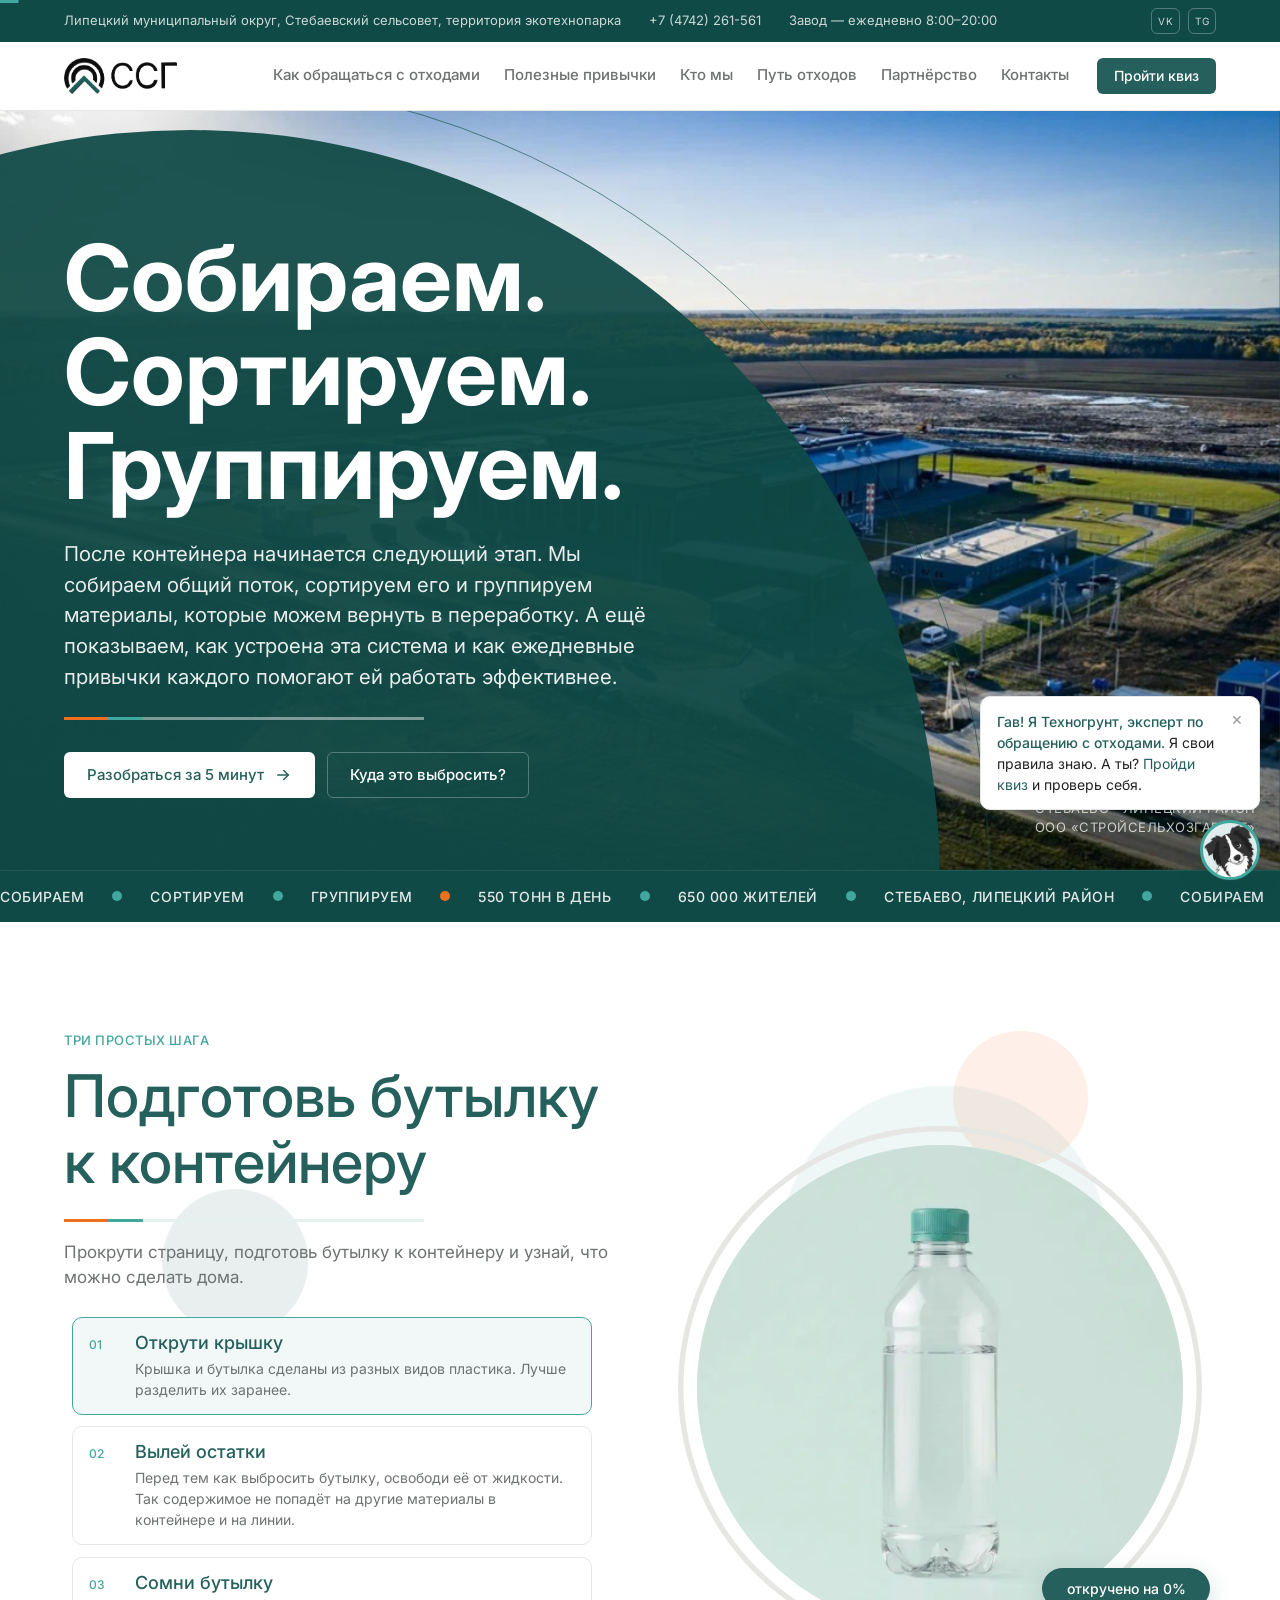
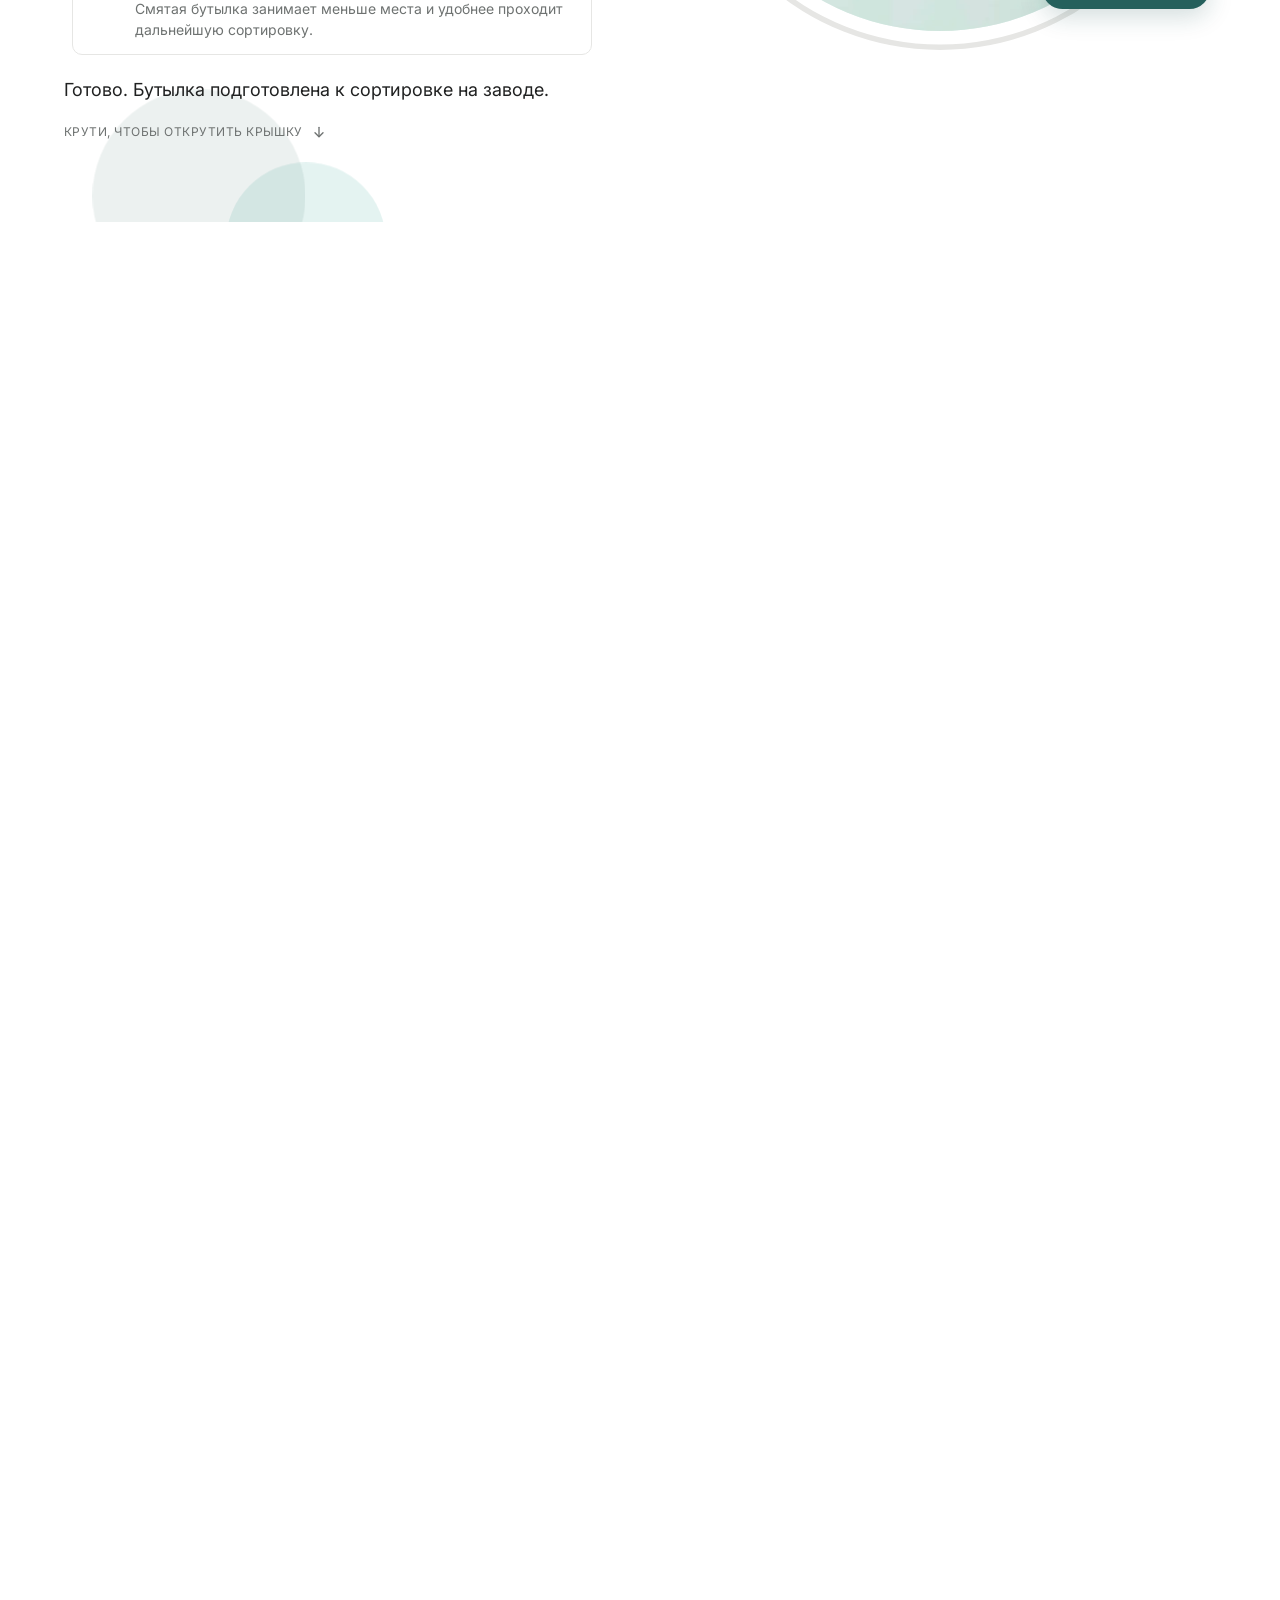
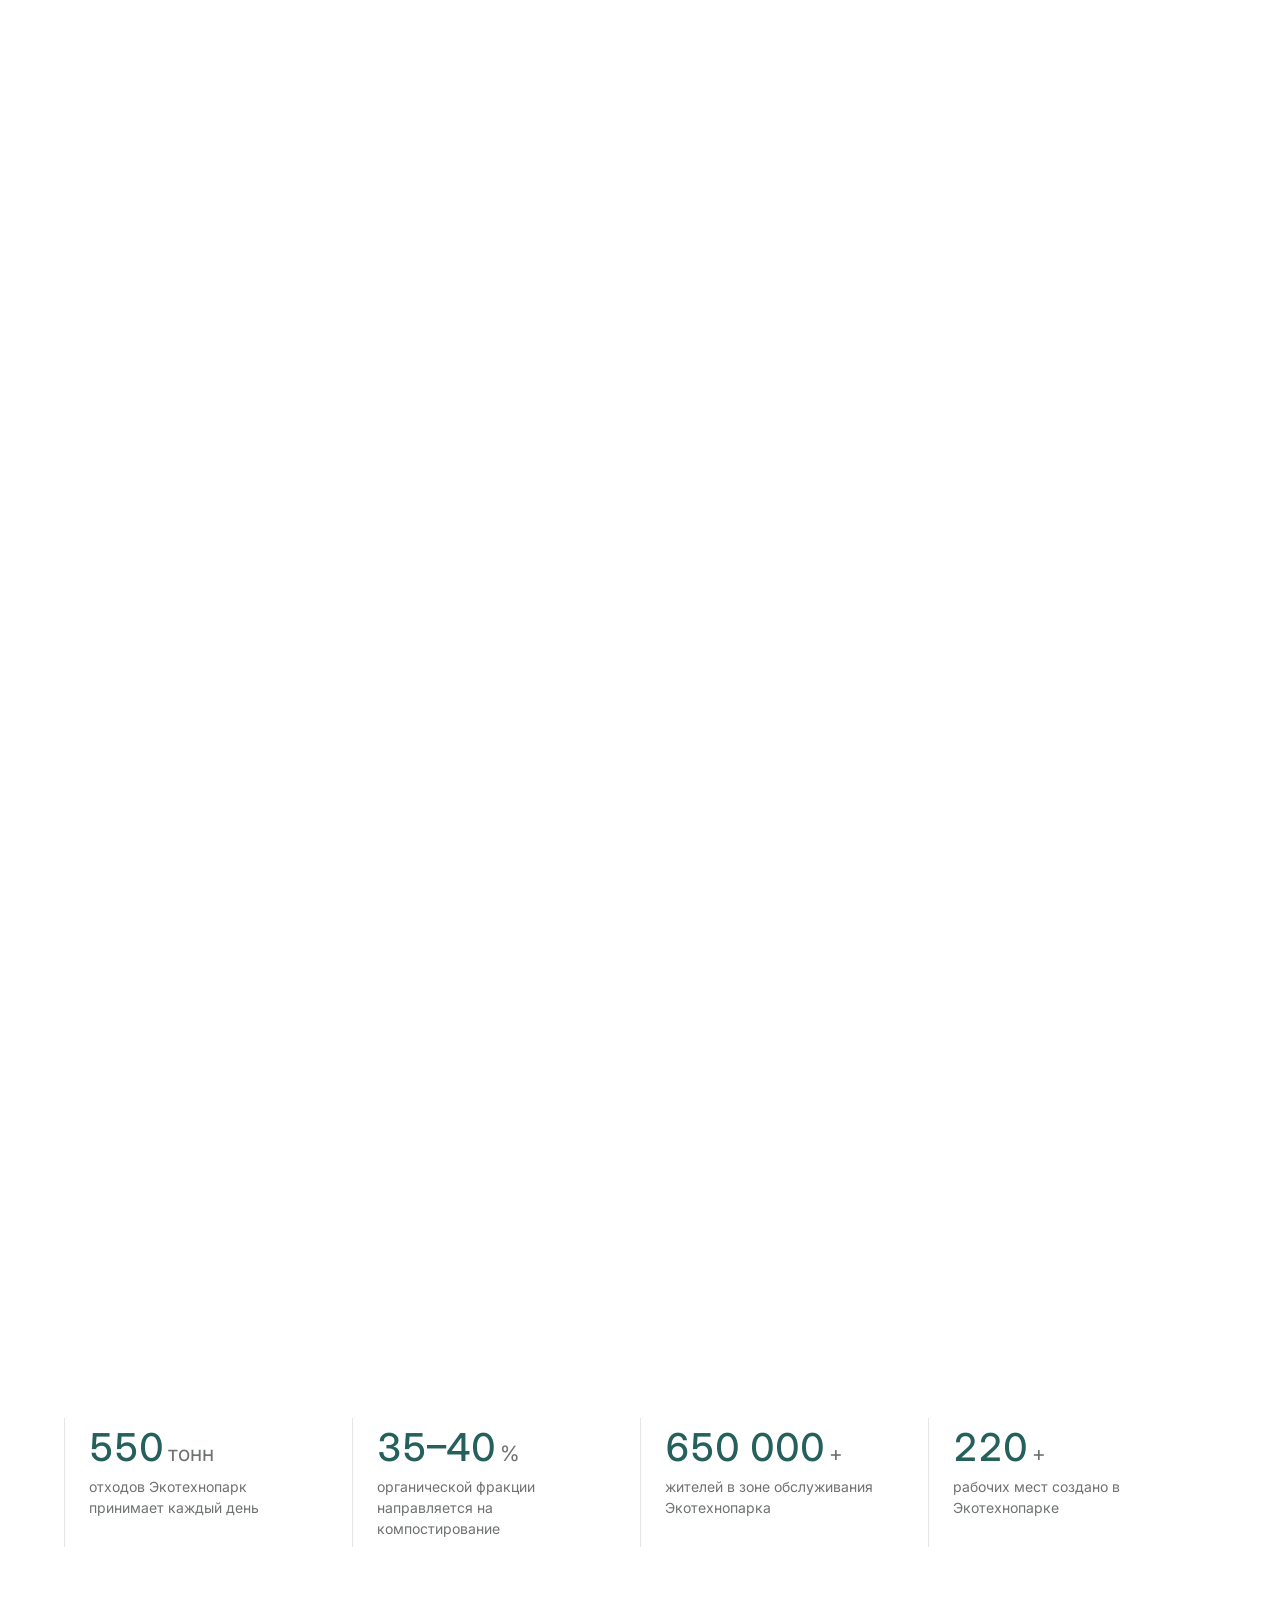
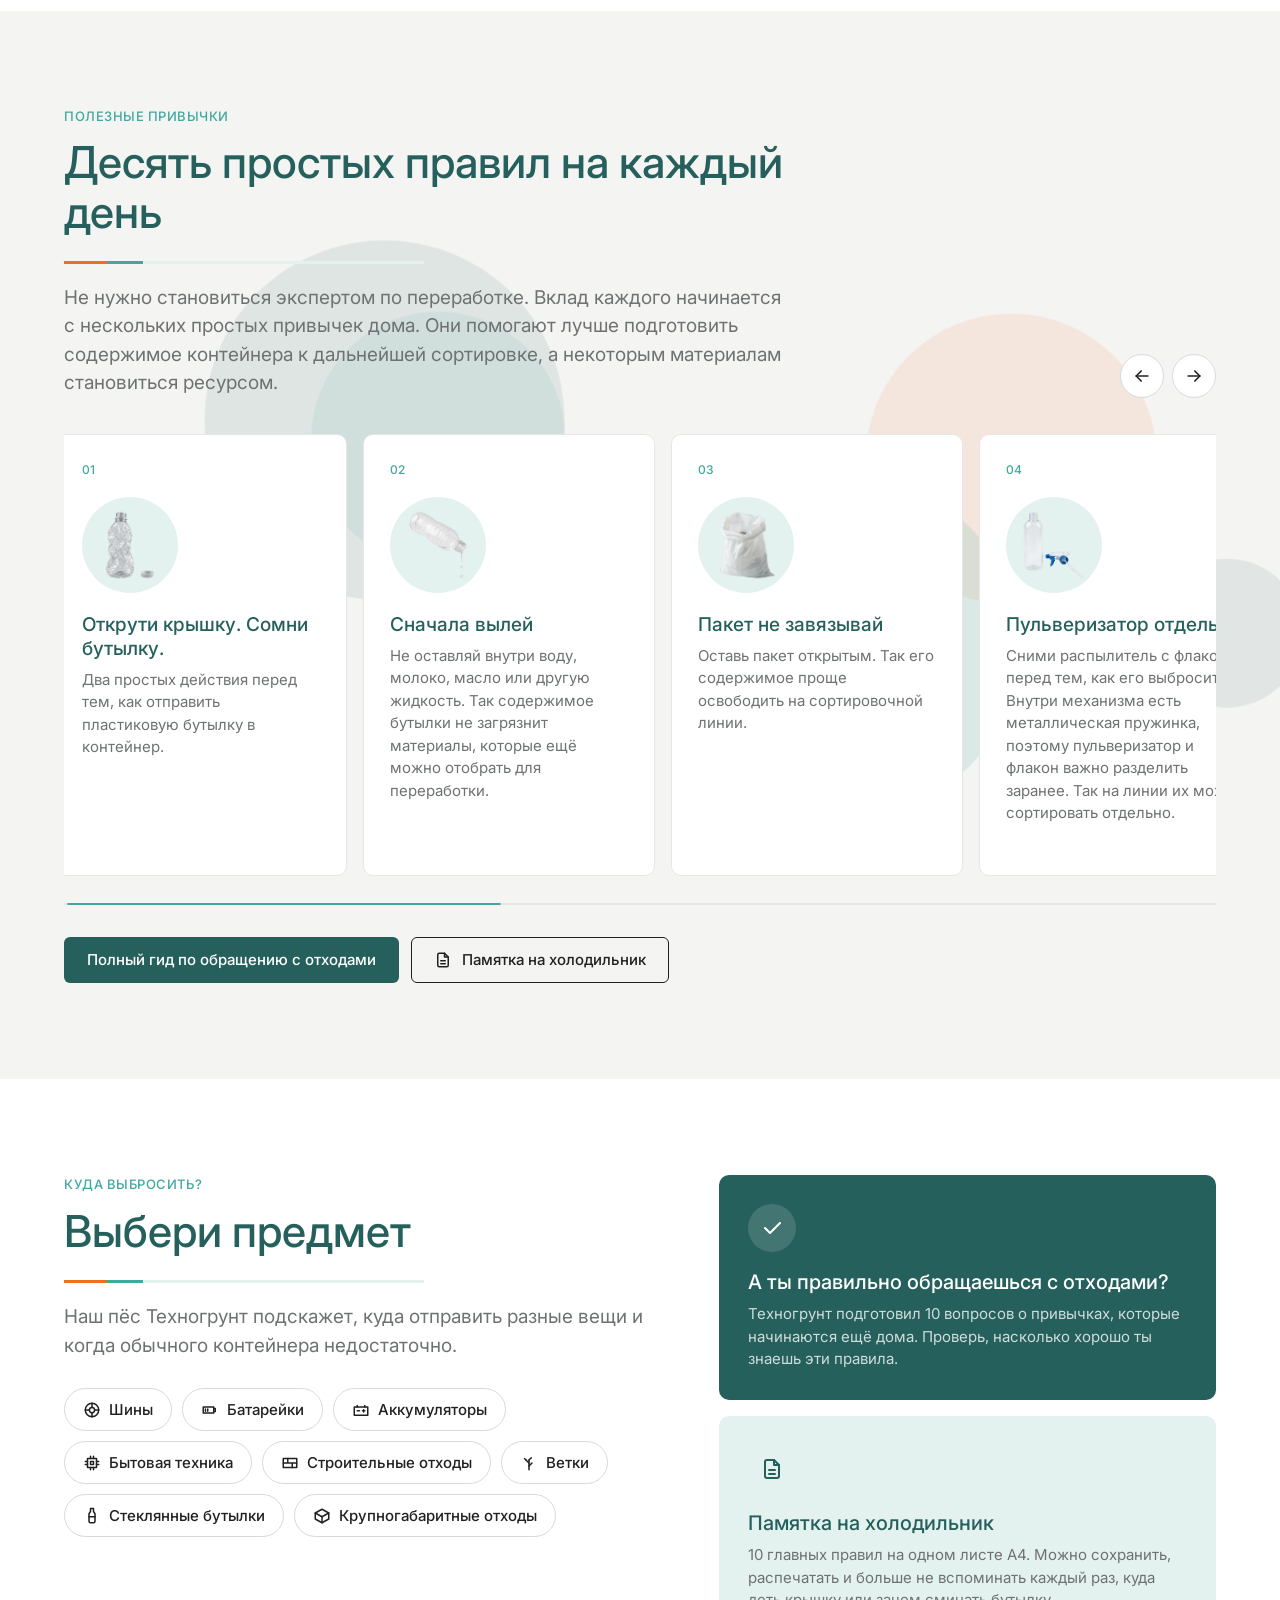
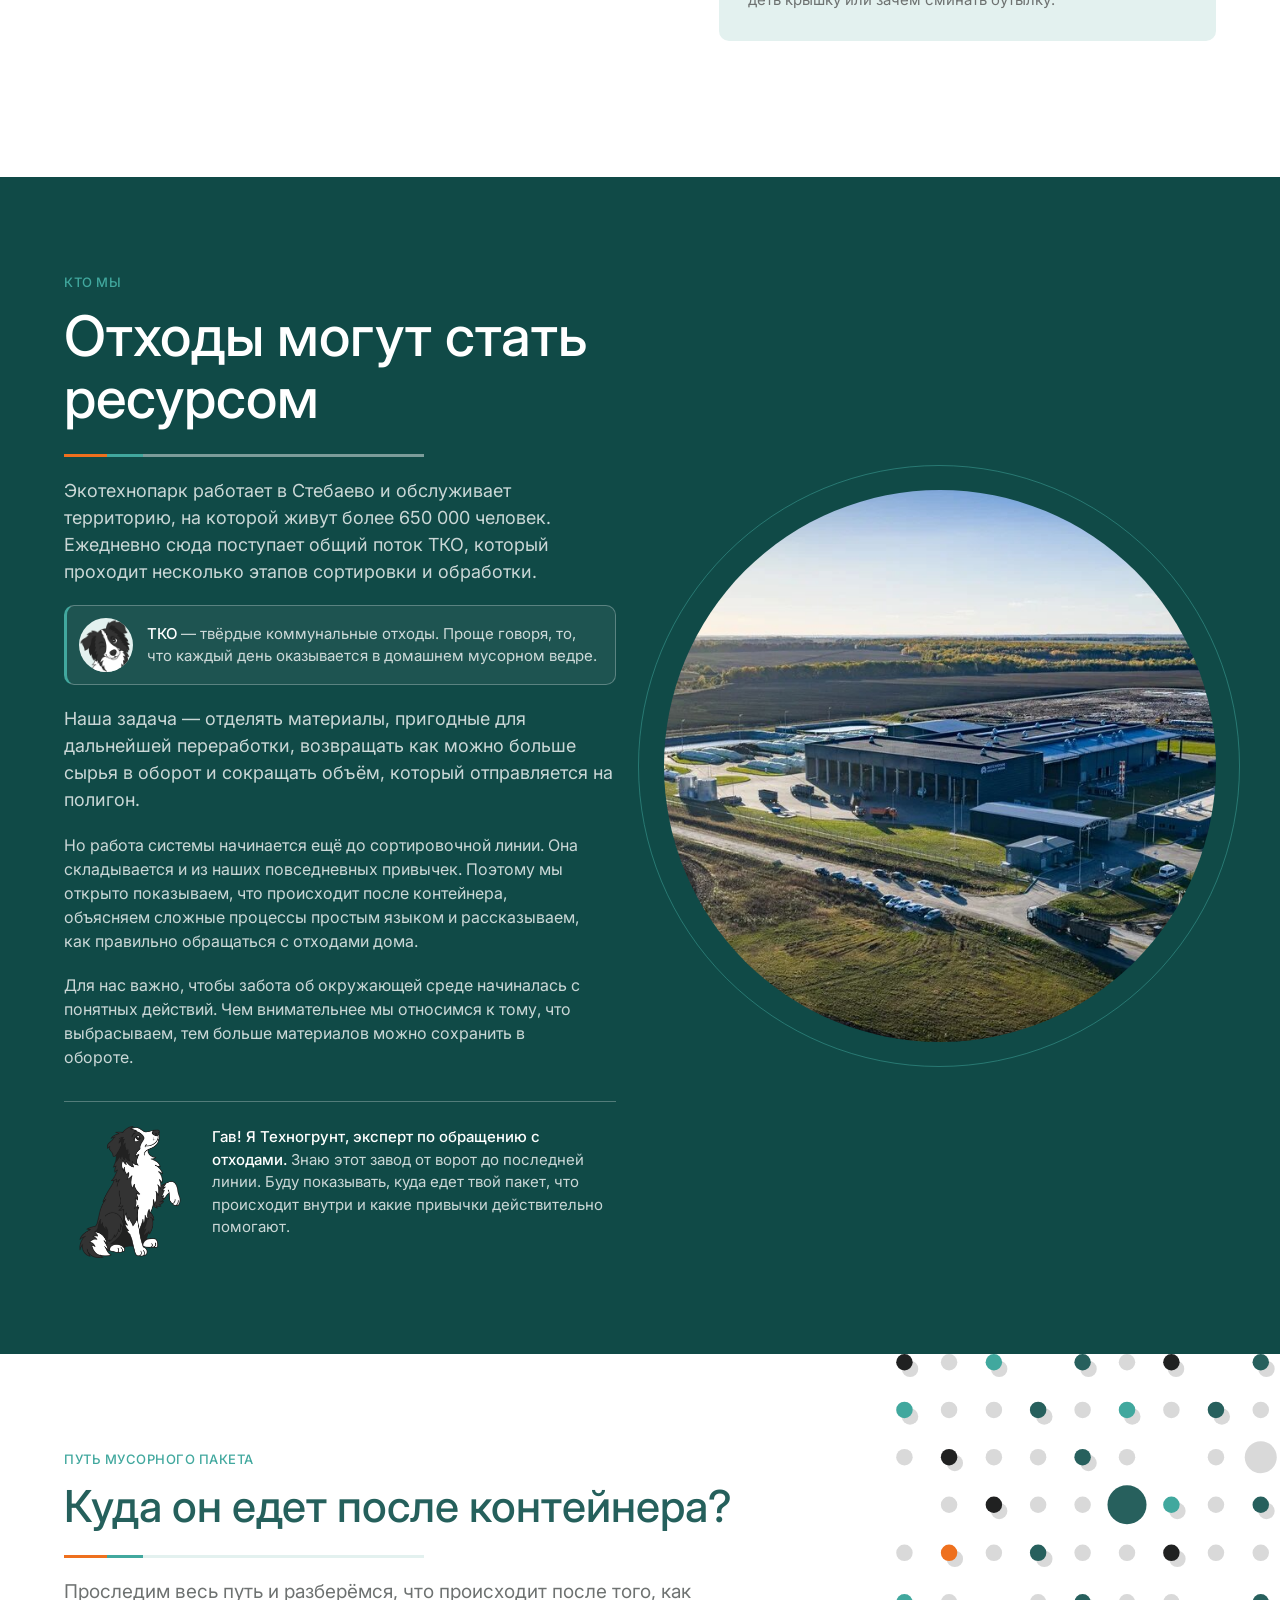
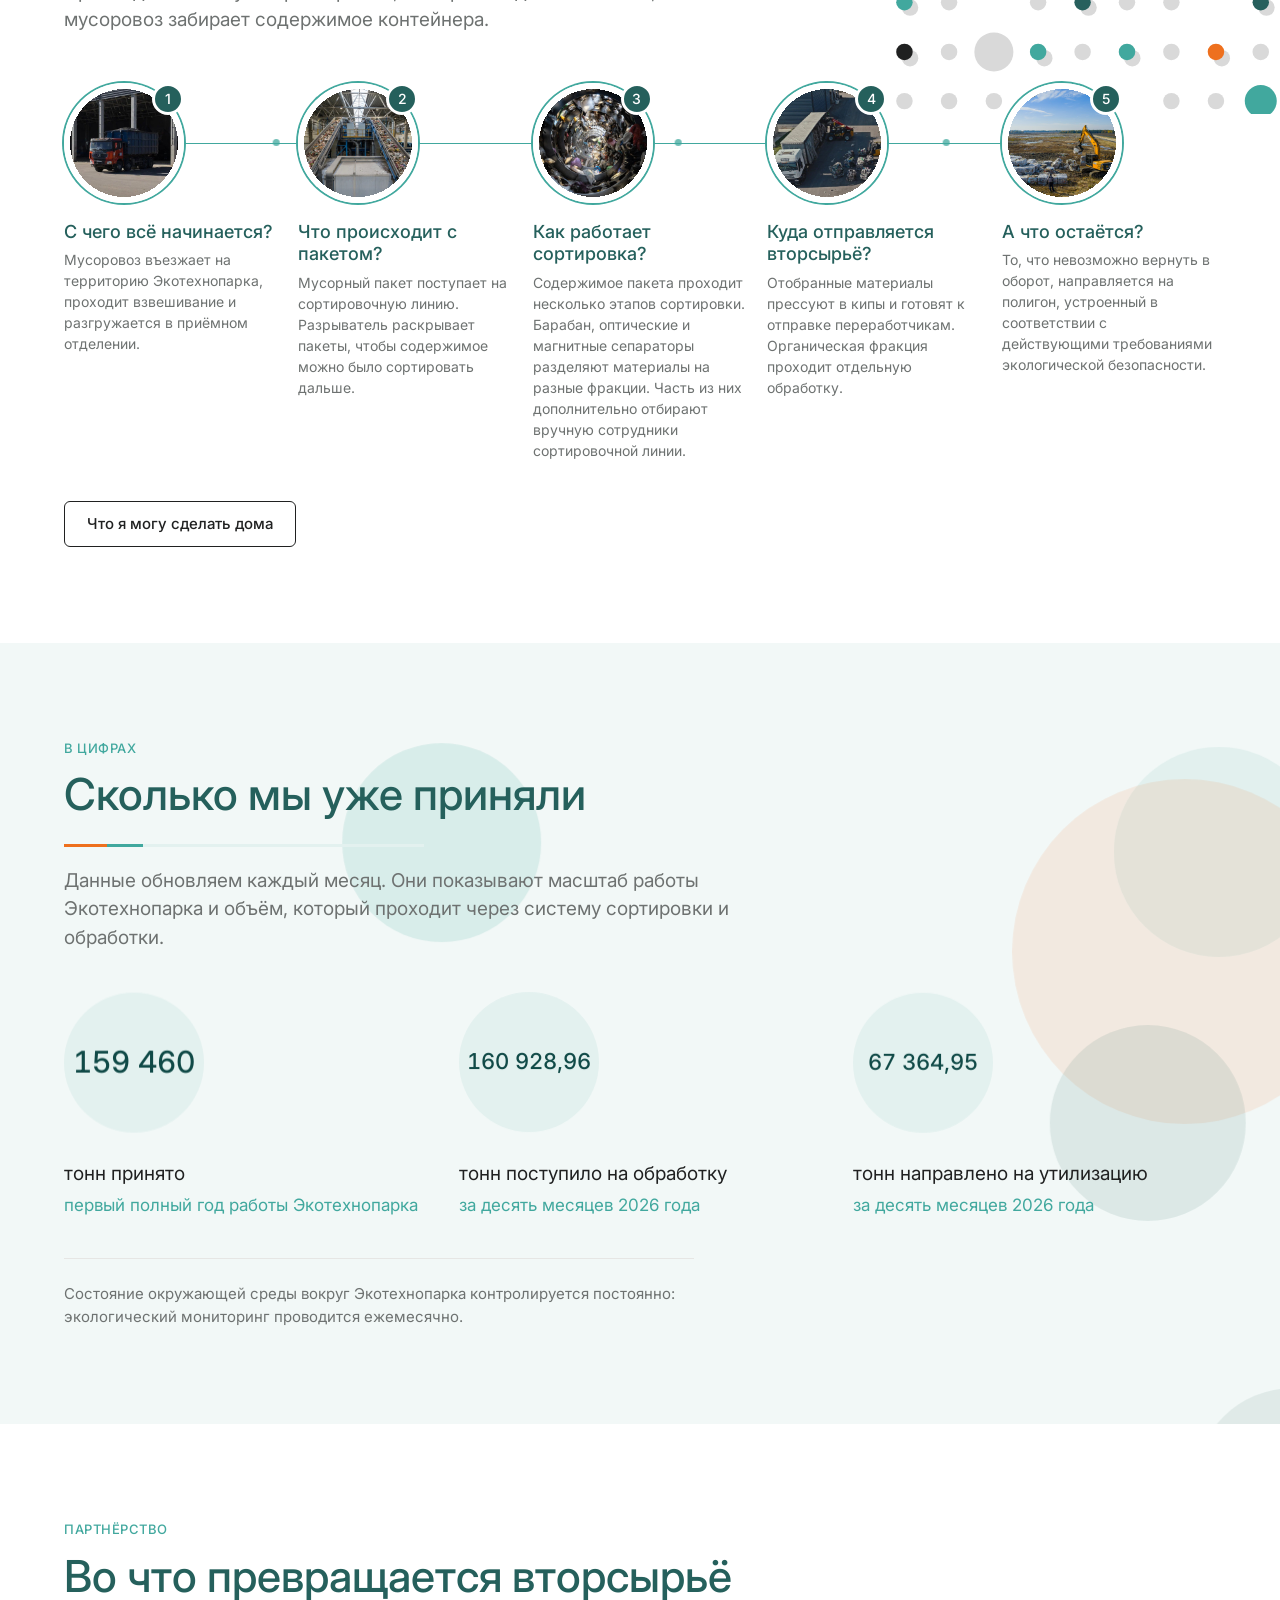
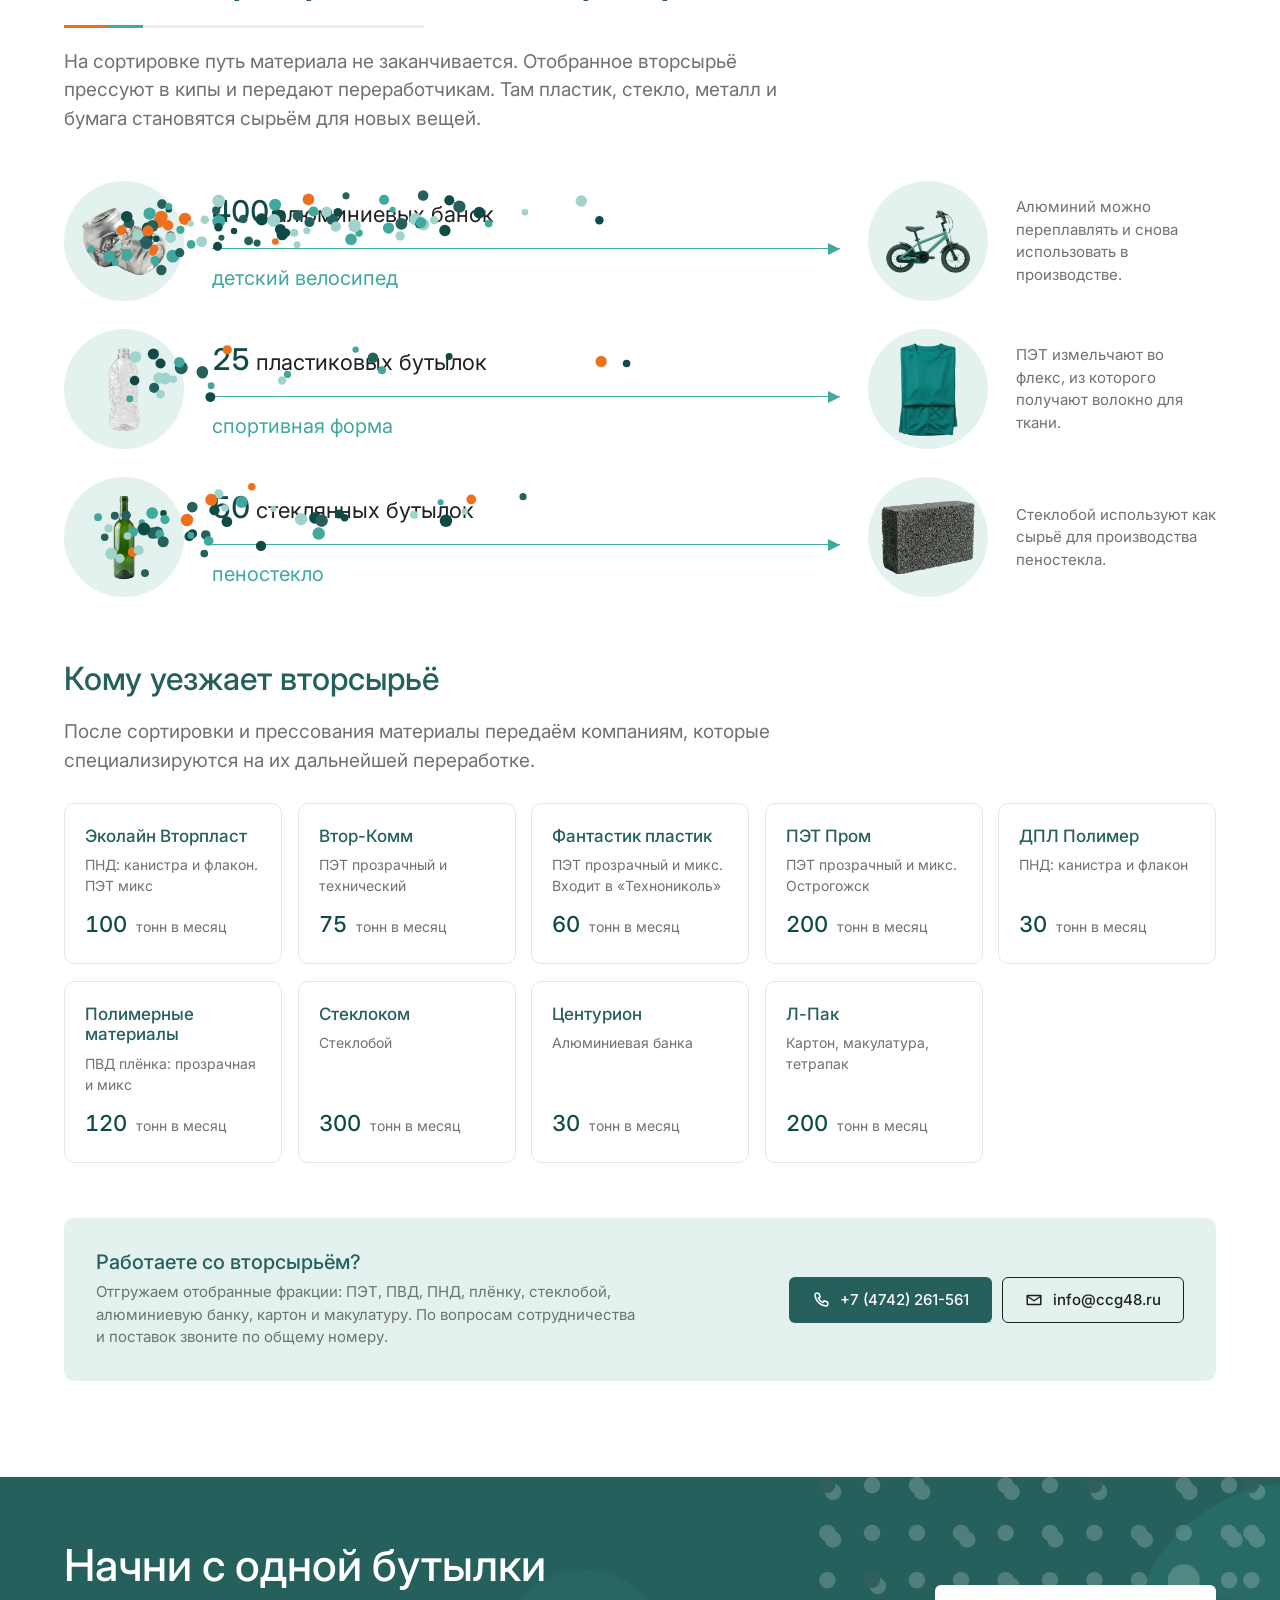
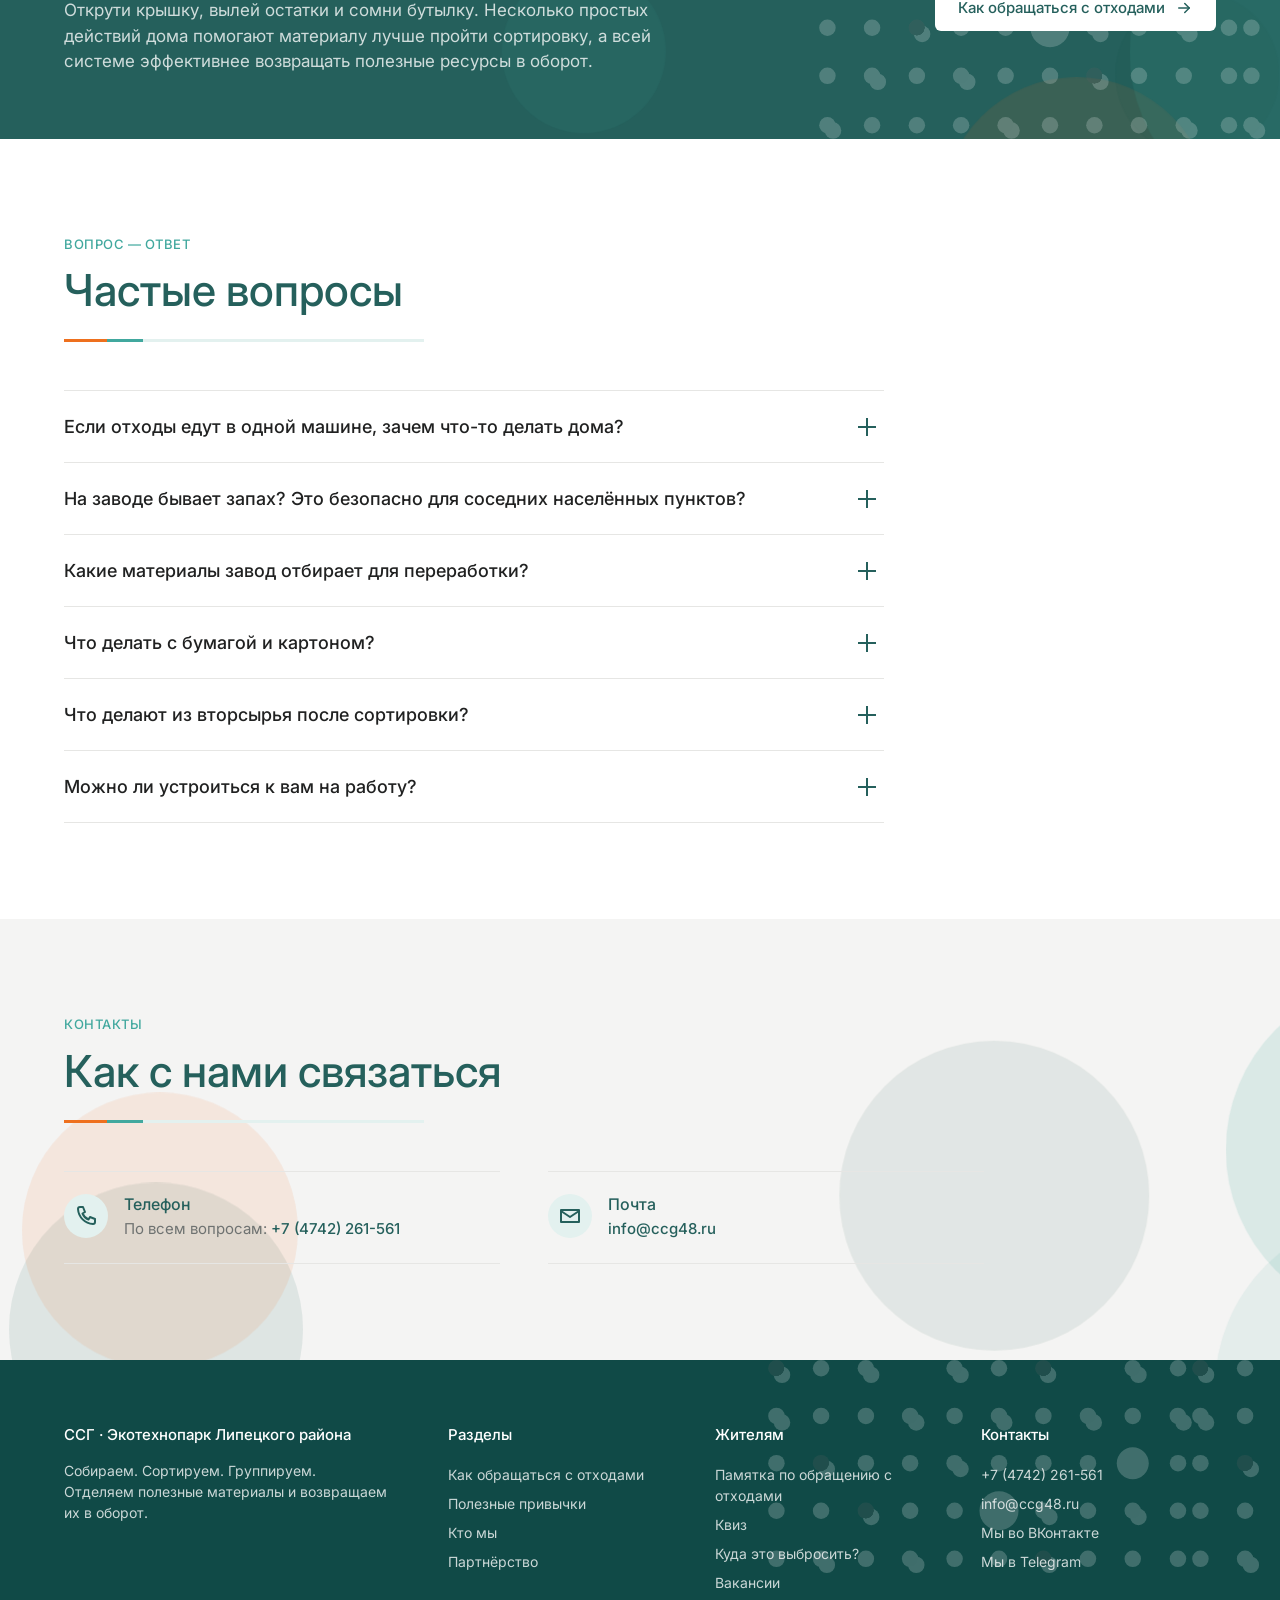
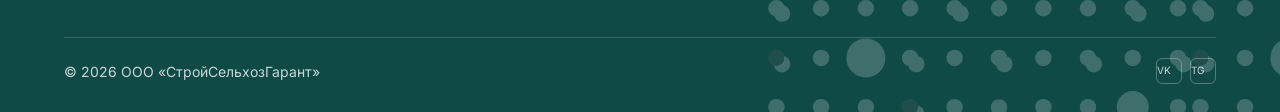
==== commit 471c6a01: "Update about photo and simplify received tonnage caption" ====
--- a/index.html
+++ b/index.html
@@ -254,7 +254,7 @@
         </div>
       </div>
       <div class="about-media reveal from-right" style="--i:1">
-        <div class="circle"><img src="assets/photos/process-landfill-720.jpg" alt="Сотрудник Экотехнопарка рядом с экскаватором на полигоне" width="720" height="720" loading="lazy" decoding="async"></div>
+        <div class="circle"><img src="assets/photos/about-aerial.jpg" alt="Территория и корпуса Экотехнопарка с высоты" width="1280" height="655" loading="lazy" decoding="async"></div>
       </div>
     </div>
   </section>
@@ -292,7 +292,7 @@
         <p class="lead">Данные обновляем каждый месяц. Они показывают масштаб работы Экотехнопарка и объём, который проходит через систему сортировки и обработки.</p>
       </div>
       <div class="figures reveal-group">
-        <div class="figure"><div class="disc"><span data-count="159460">159 460</span></div><div class="what">тонн принято за 2025 год</div><div class="out">первый полный год работы Экотехнопарка</div></div>
+        <div class="figure"><div class="disc"><span data-count="159460">159 460</span></div><div class="what">тонн принято</div><div class="out">первый полный год работы Экотехнопарка</div></div>
         <div class="figure"><div class="disc"><span data-count="160928.96" data-decimals="2">160 928,96</span></div><div class="what">тонн поступило на обработку</div><div class="out">за десять месяцев 2026 года</div></div>
         <div class="figure"><div class="disc"><span data-count="67364.95" data-decimals="2">67 364,95</span></div><div class="what">тонн направлено на утилизацию</div><div class="out">за десять месяцев 2026 года</div></div>
       </div>
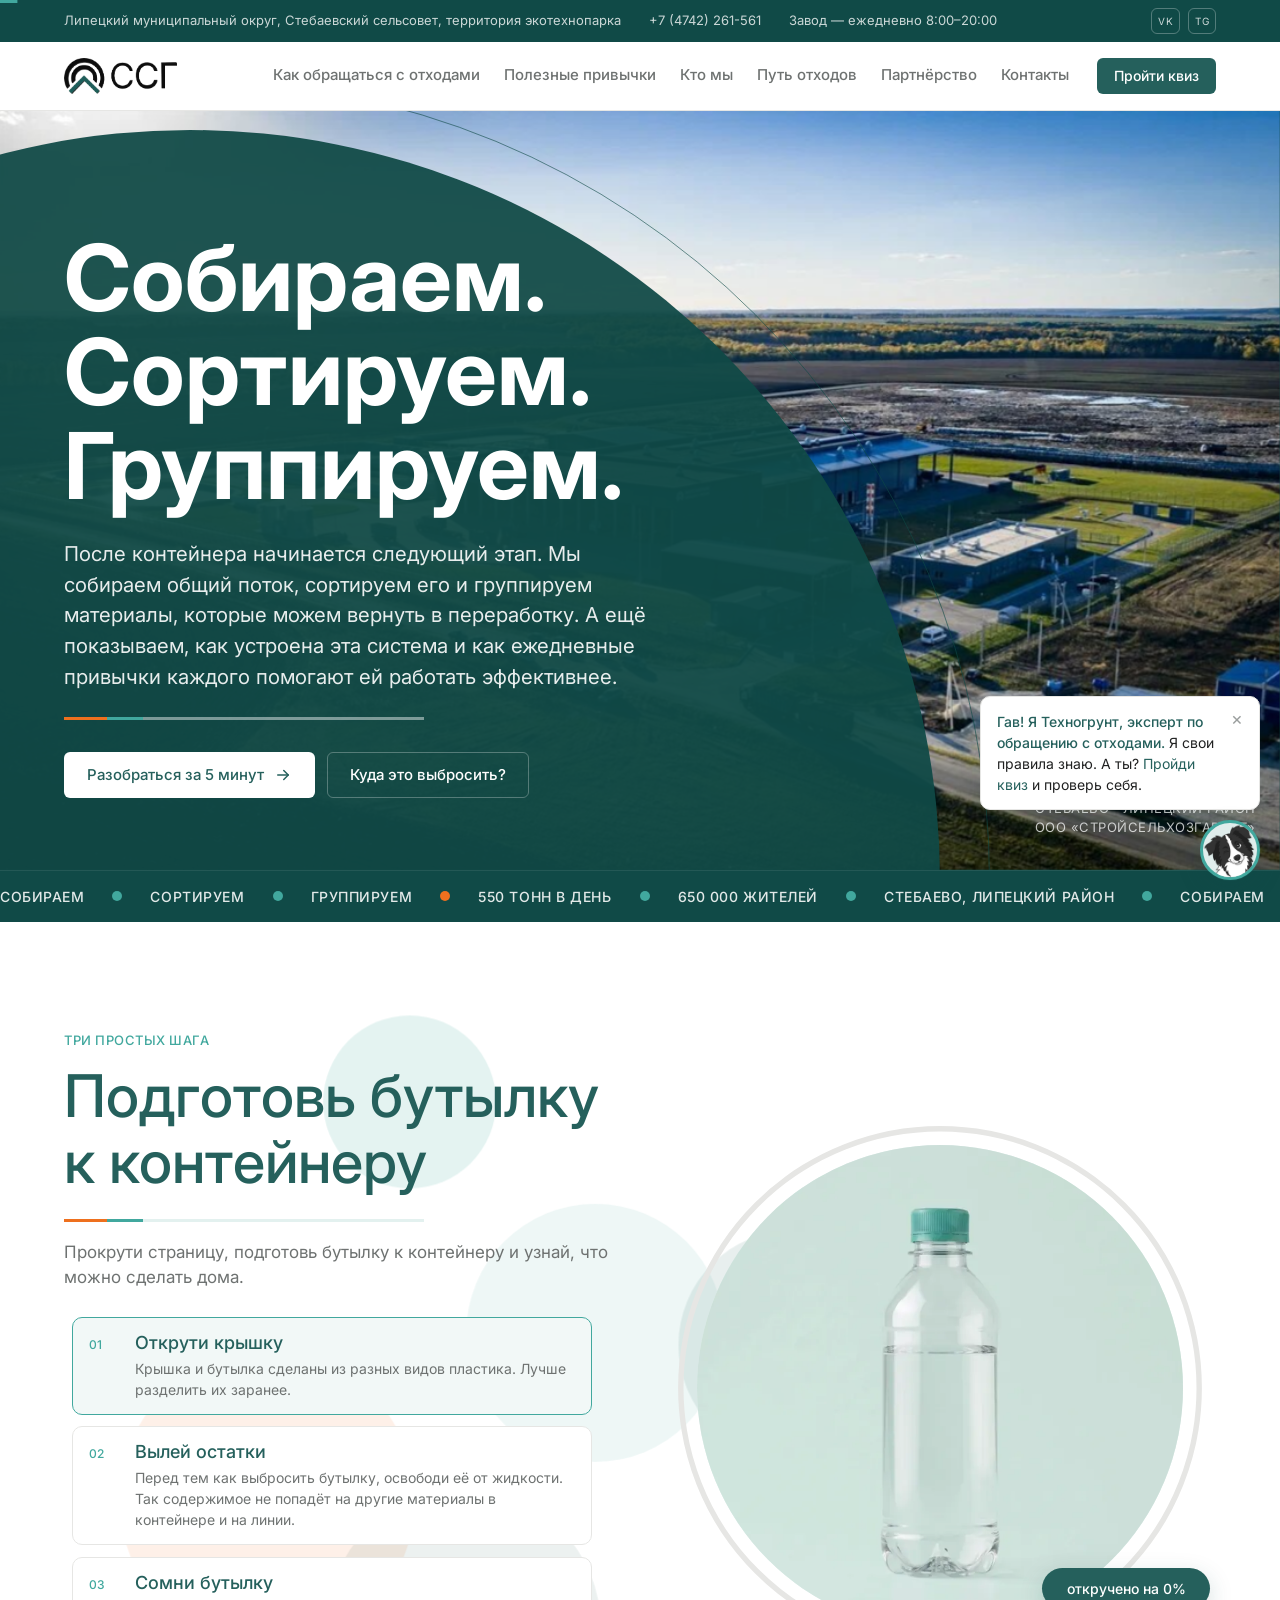
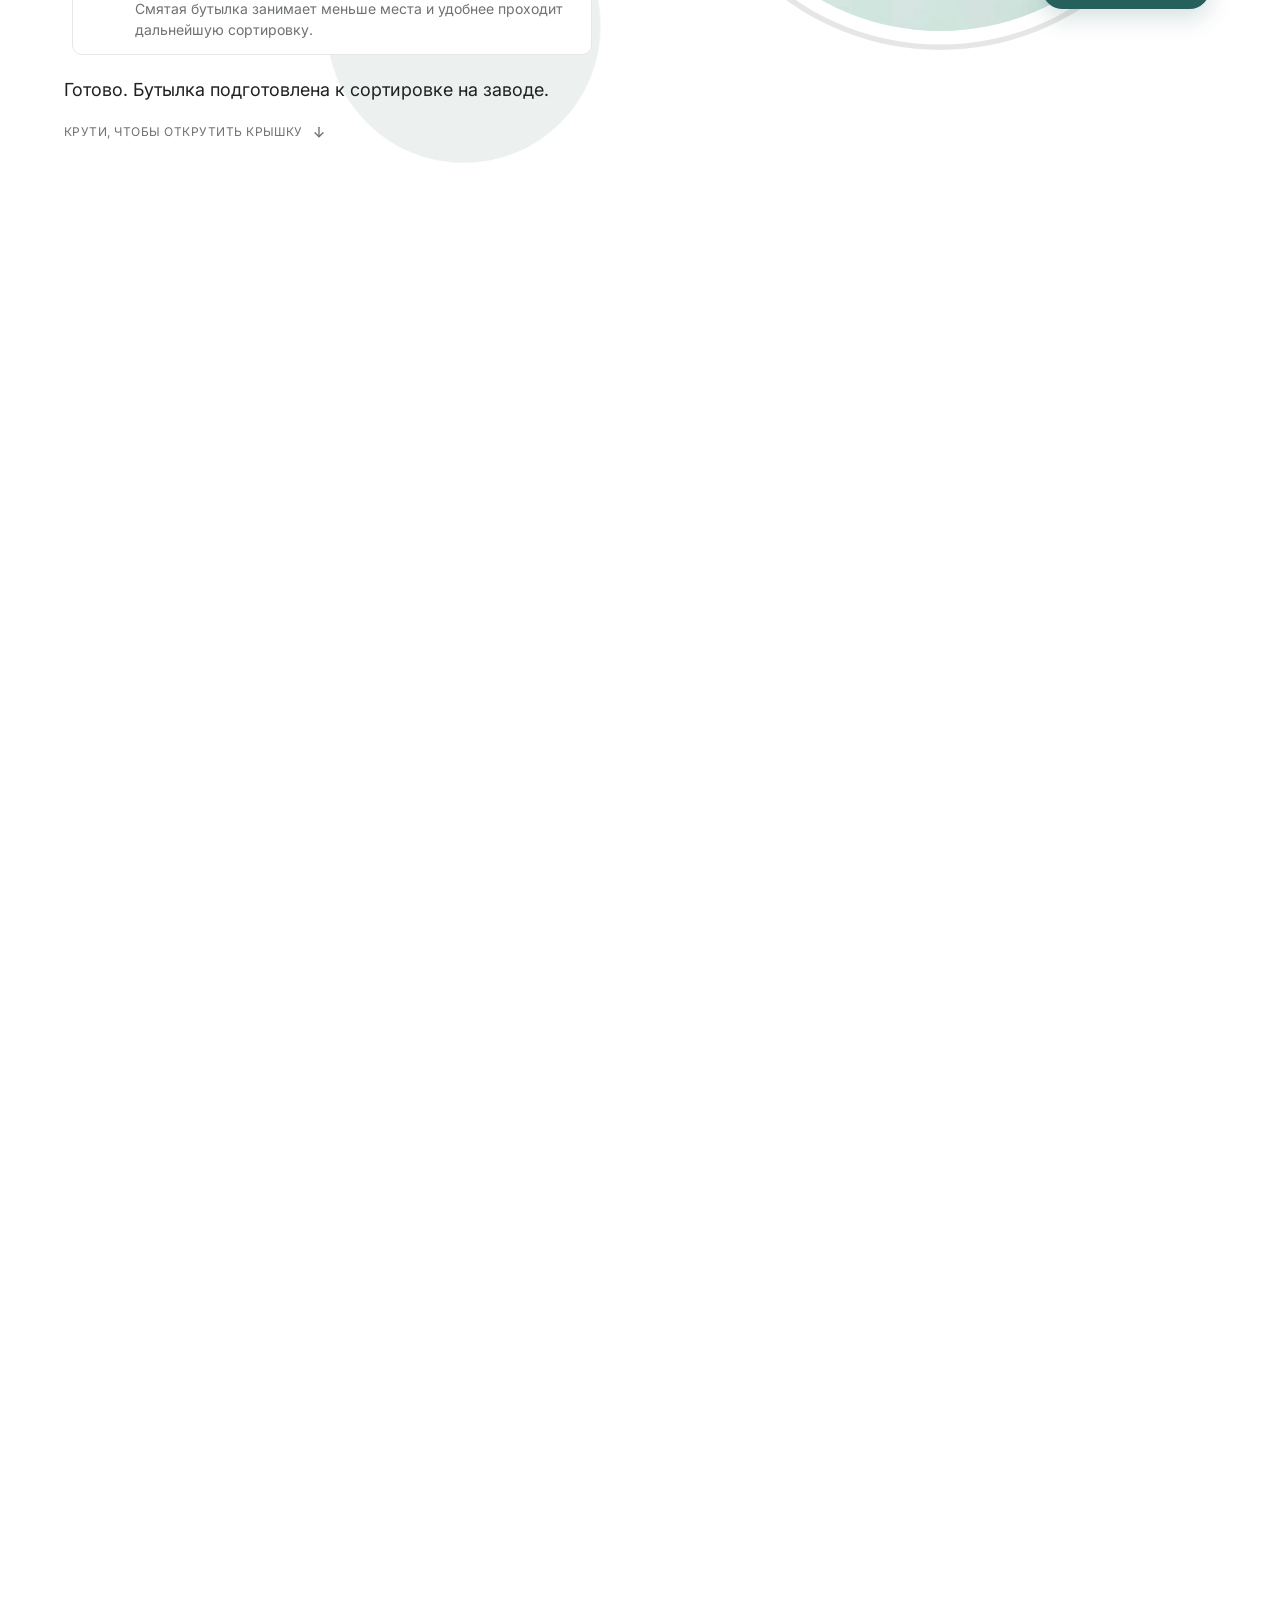
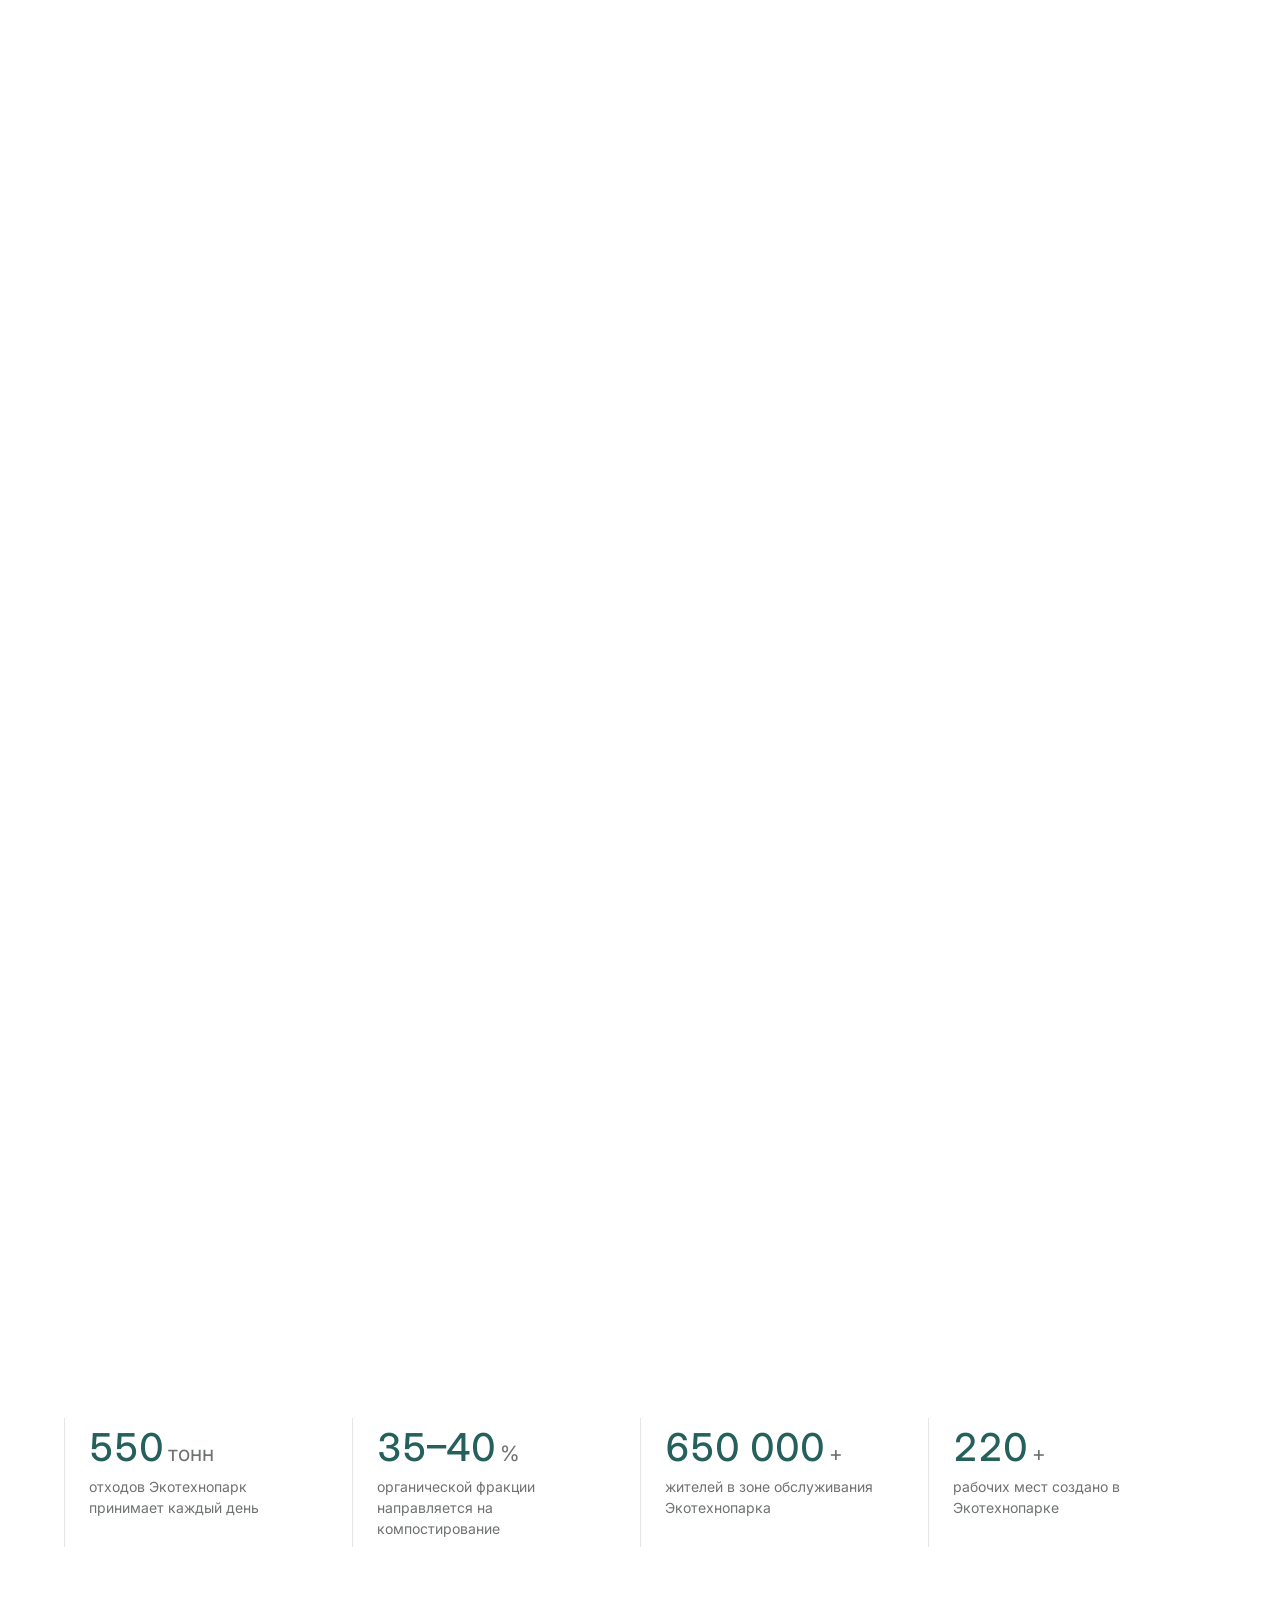
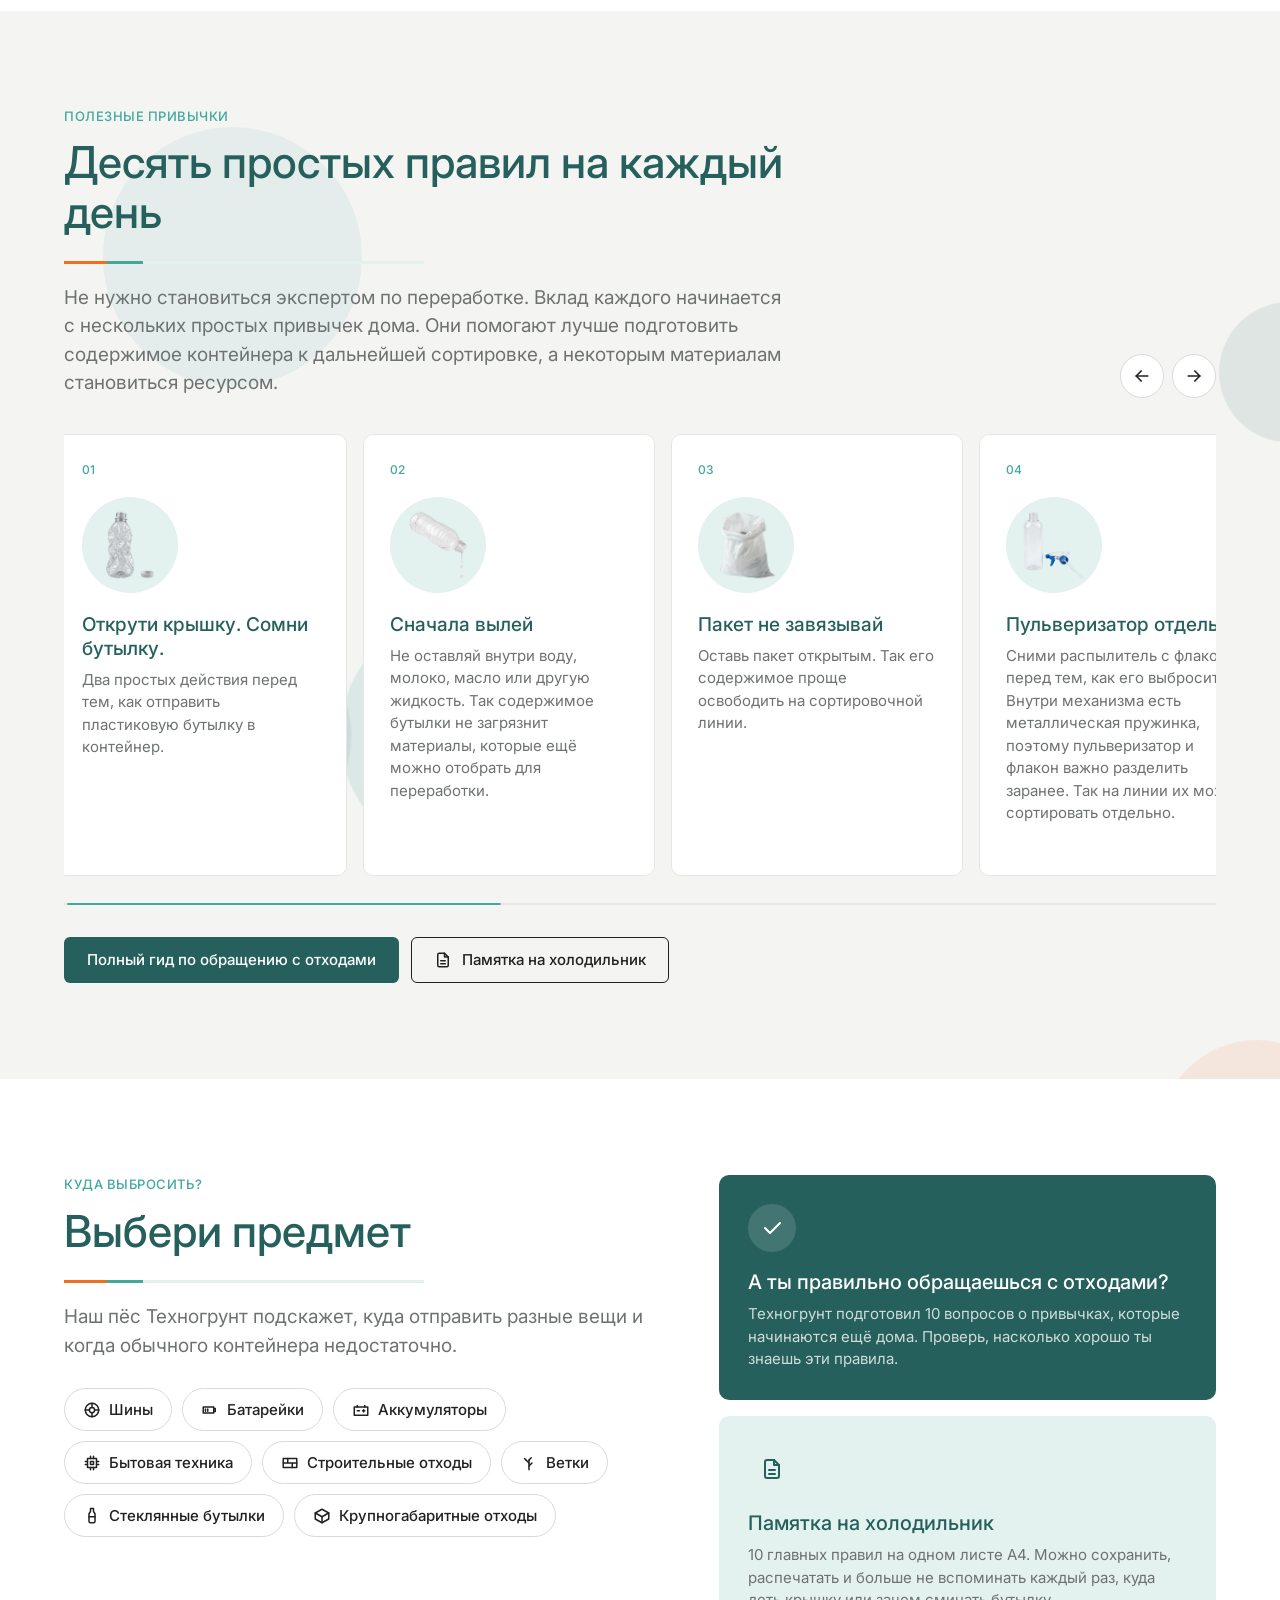
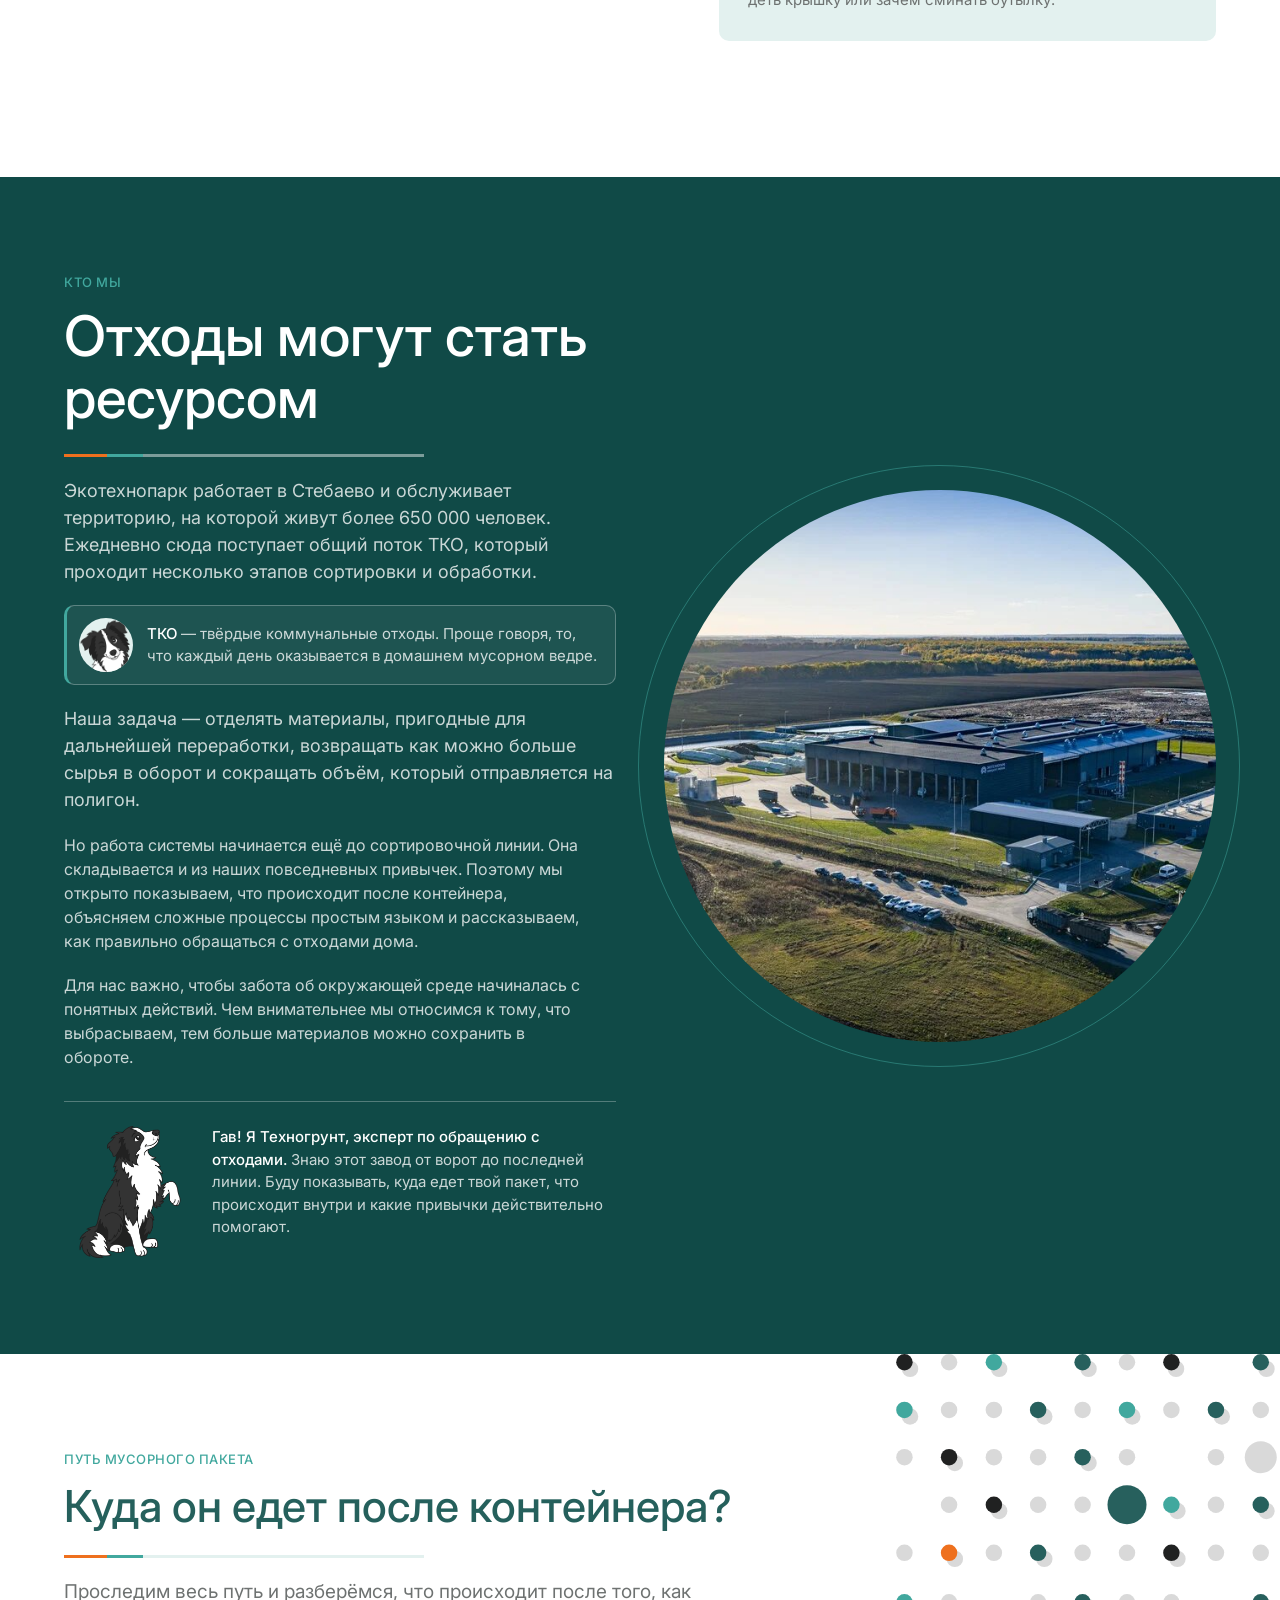
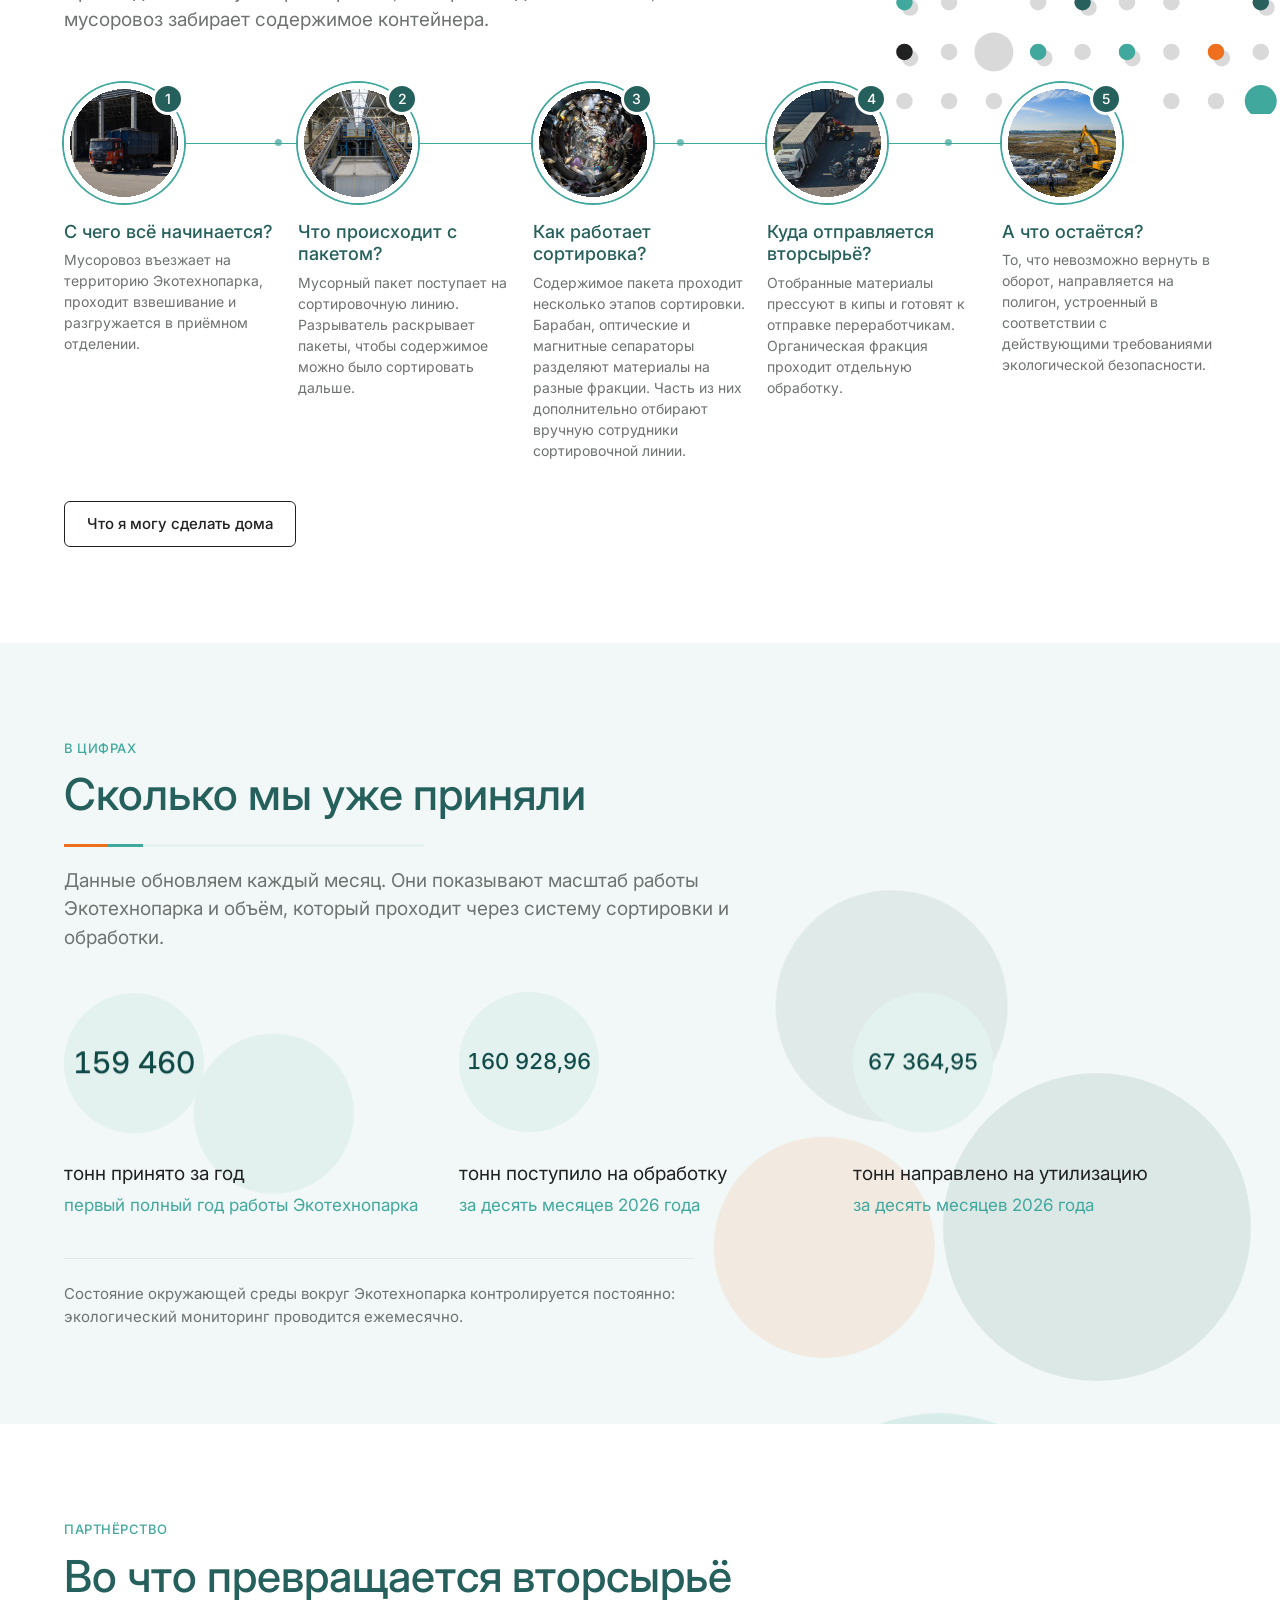
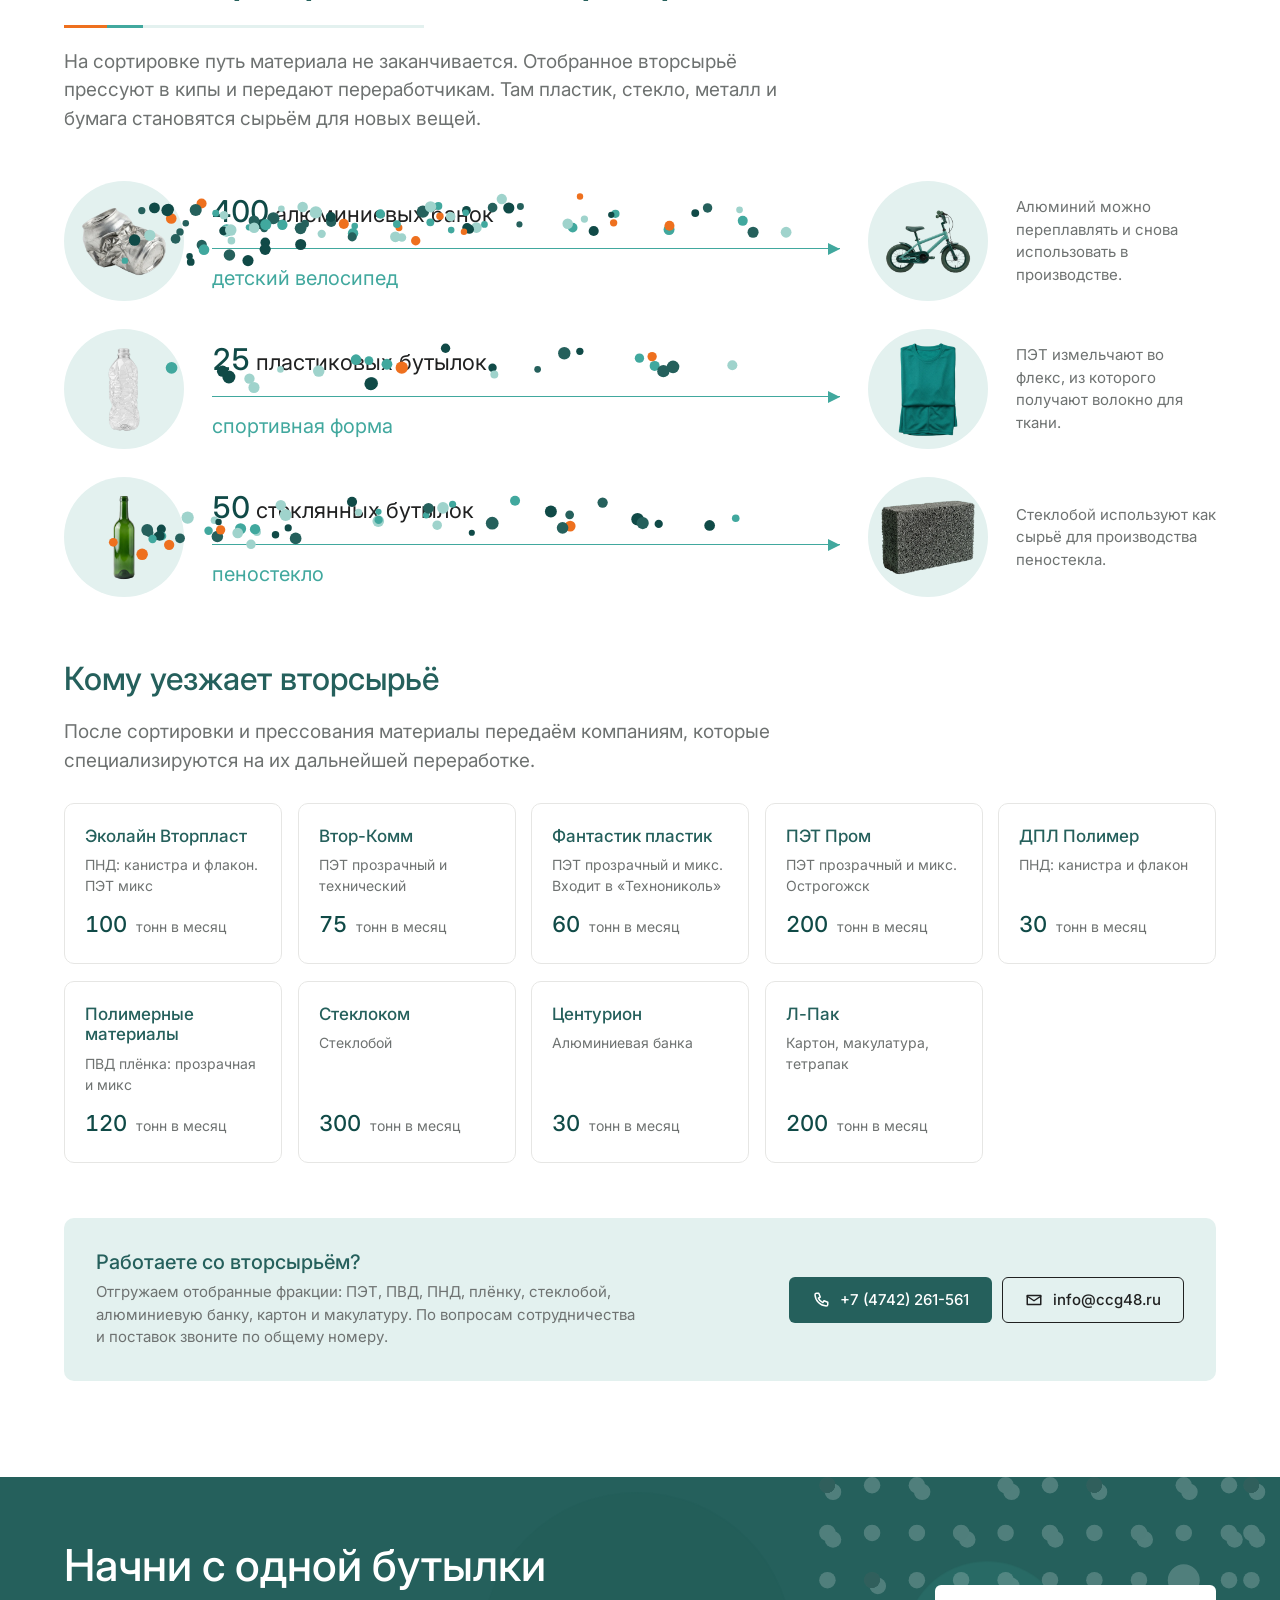
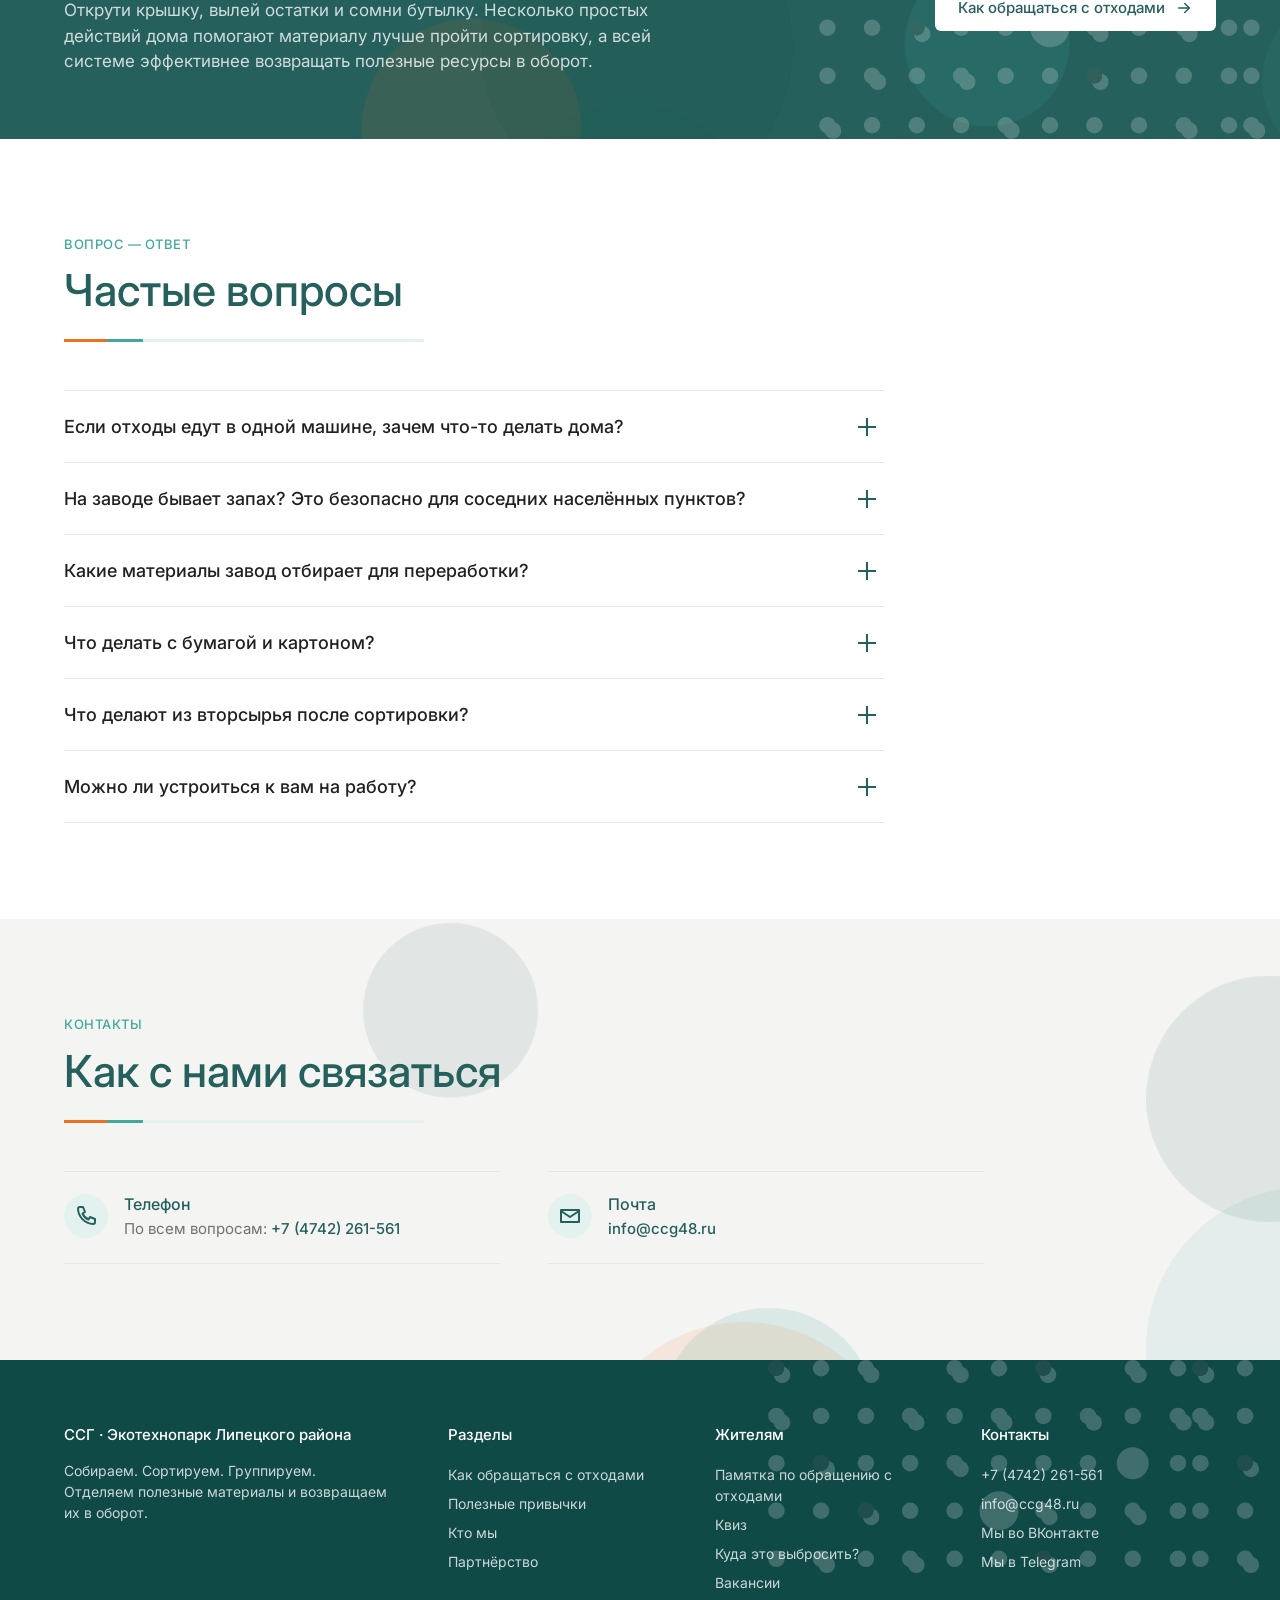
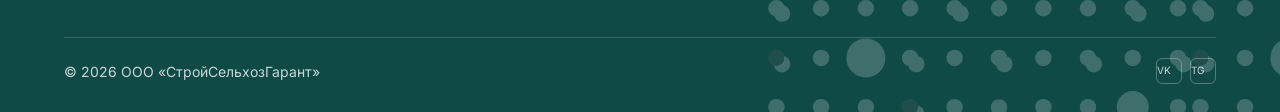
==== commit 34eb0f36: "Restore annual wording in received tonnage caption" ====
--- a/index.html
+++ b/index.html
@@ -292,7 +292,7 @@
         <p class="lead">Данные обновляем каждый месяц. Они показывают масштаб работы Экотехнопарка и объём, который проходит через систему сортировки и обработки.</p>
       </div>
       <div class="figures reveal-group">
-        <div class="figure"><div class="disc"><span data-count="159460">159 460</span></div><div class="what">тонн принято</div><div class="out">первый полный год работы Экотехнопарка</div></div>
+        <div class="figure"><div class="disc"><span data-count="159460">159 460</span></div><div class="what">тонн принято за год</div><div class="out">первый полный год работы Экотехнопарка</div></div>
         <div class="figure"><div class="disc"><span data-count="160928.96" data-decimals="2">160 928,96</span></div><div class="what">тонн поступило на обработку</div><div class="out">за десять месяцев 2026 года</div></div>
         <div class="figure"><div class="disc"><span data-count="67364.95" data-decimals="2">67 364,95</span></div><div class="what">тонн направлено на утилизацию</div><div class="out">за десять месяцев 2026 года</div></div>
       </div>
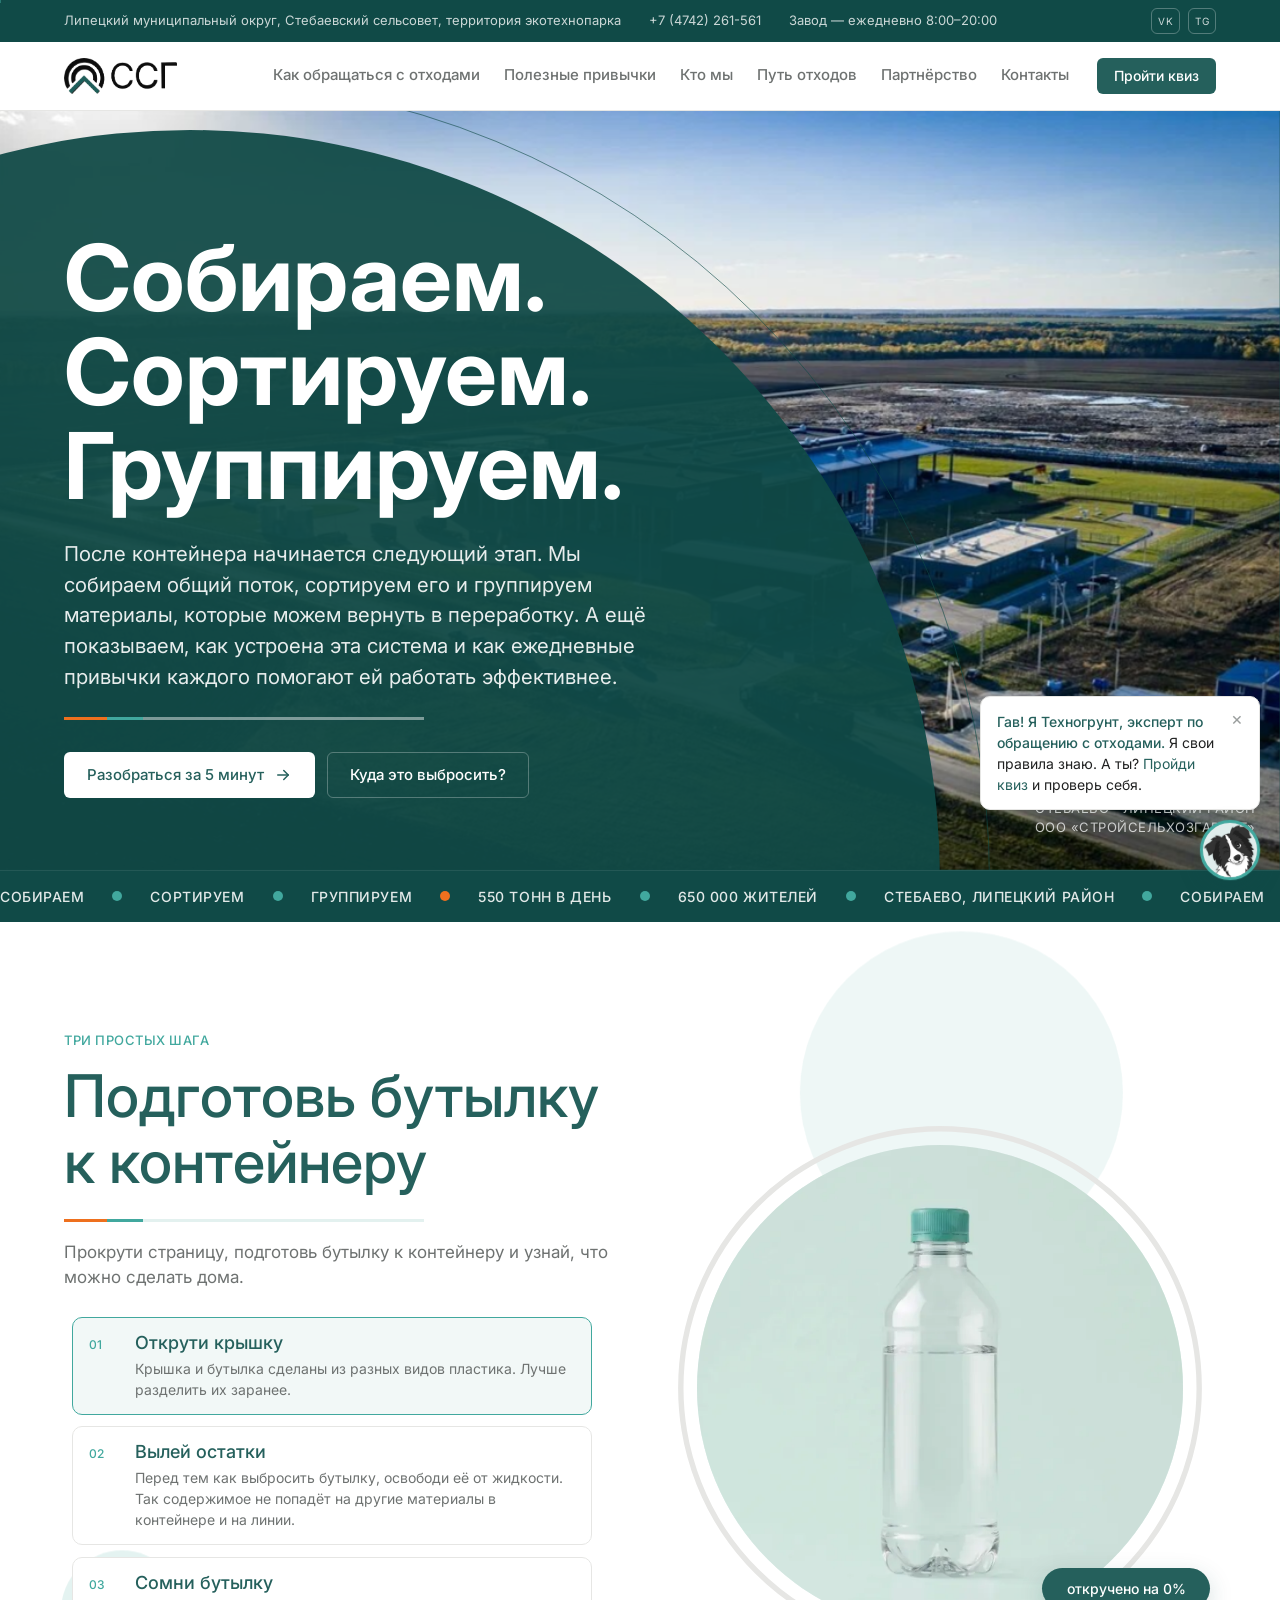
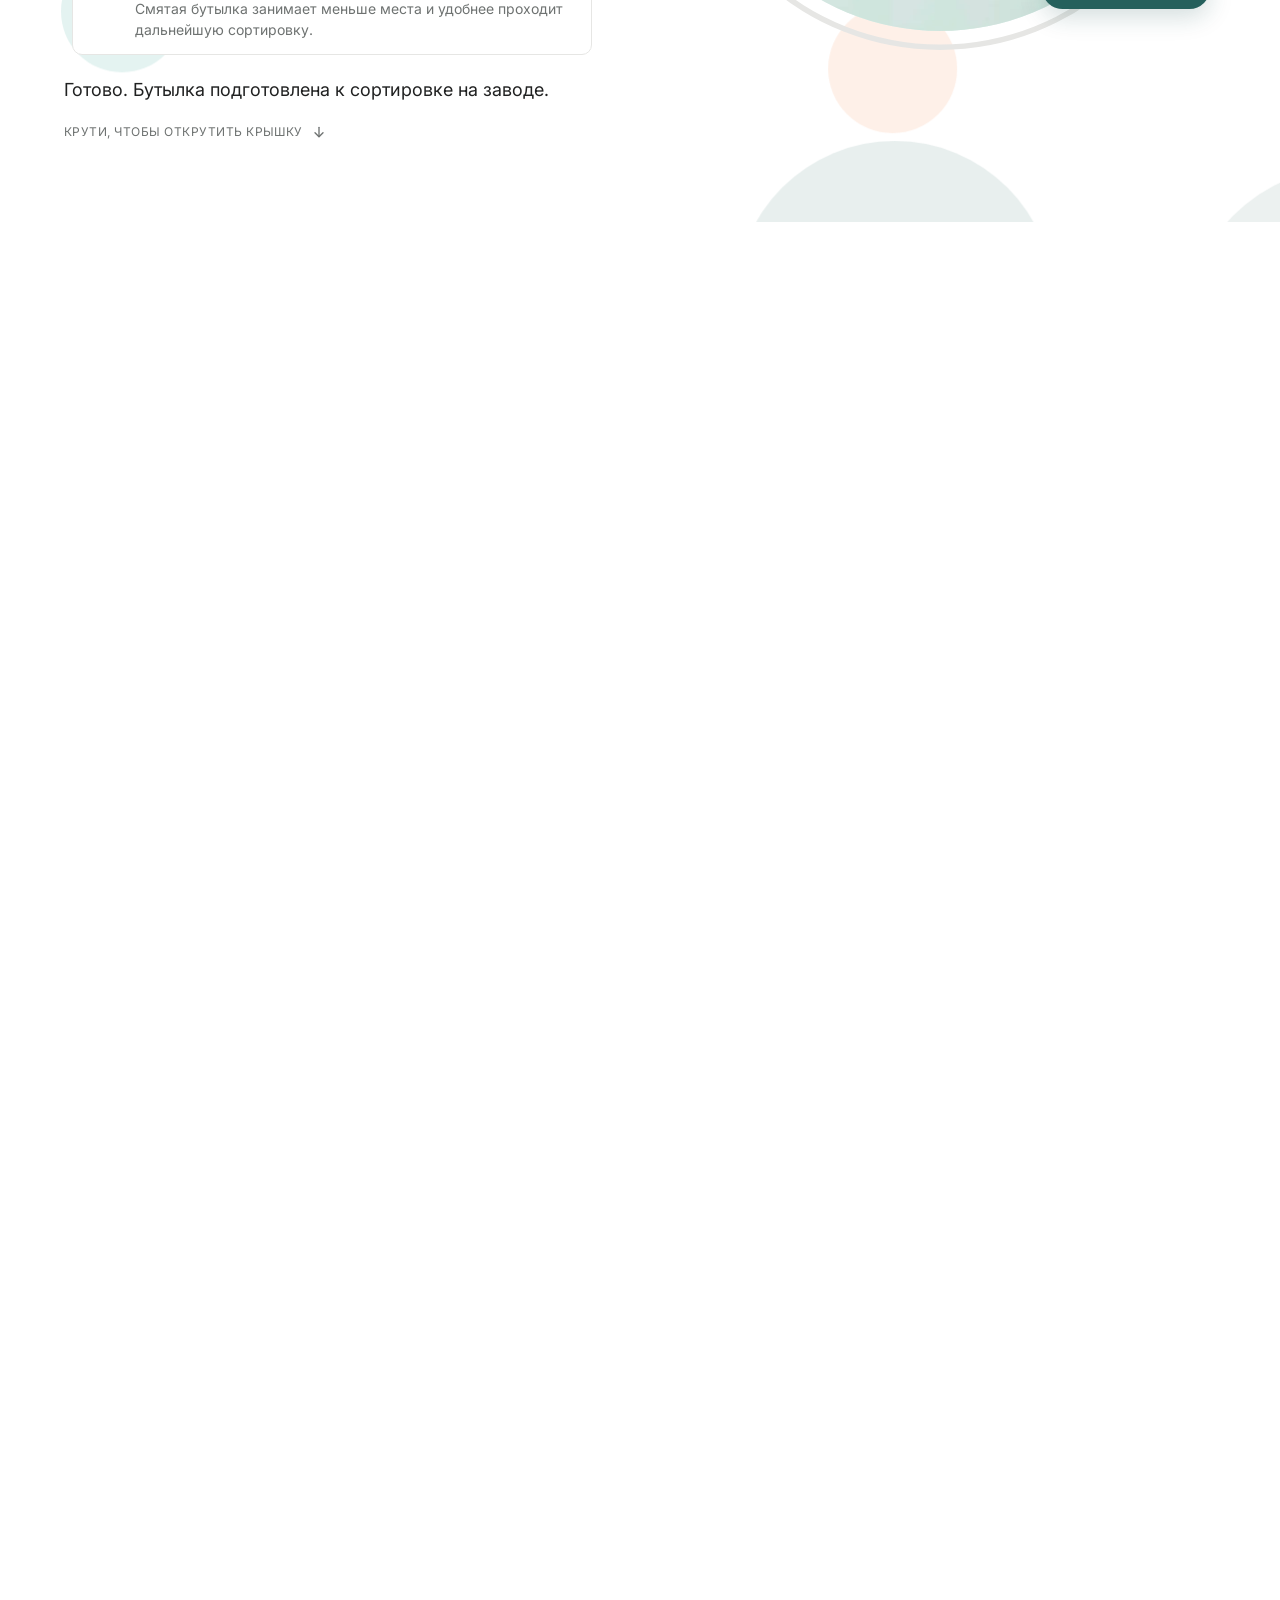
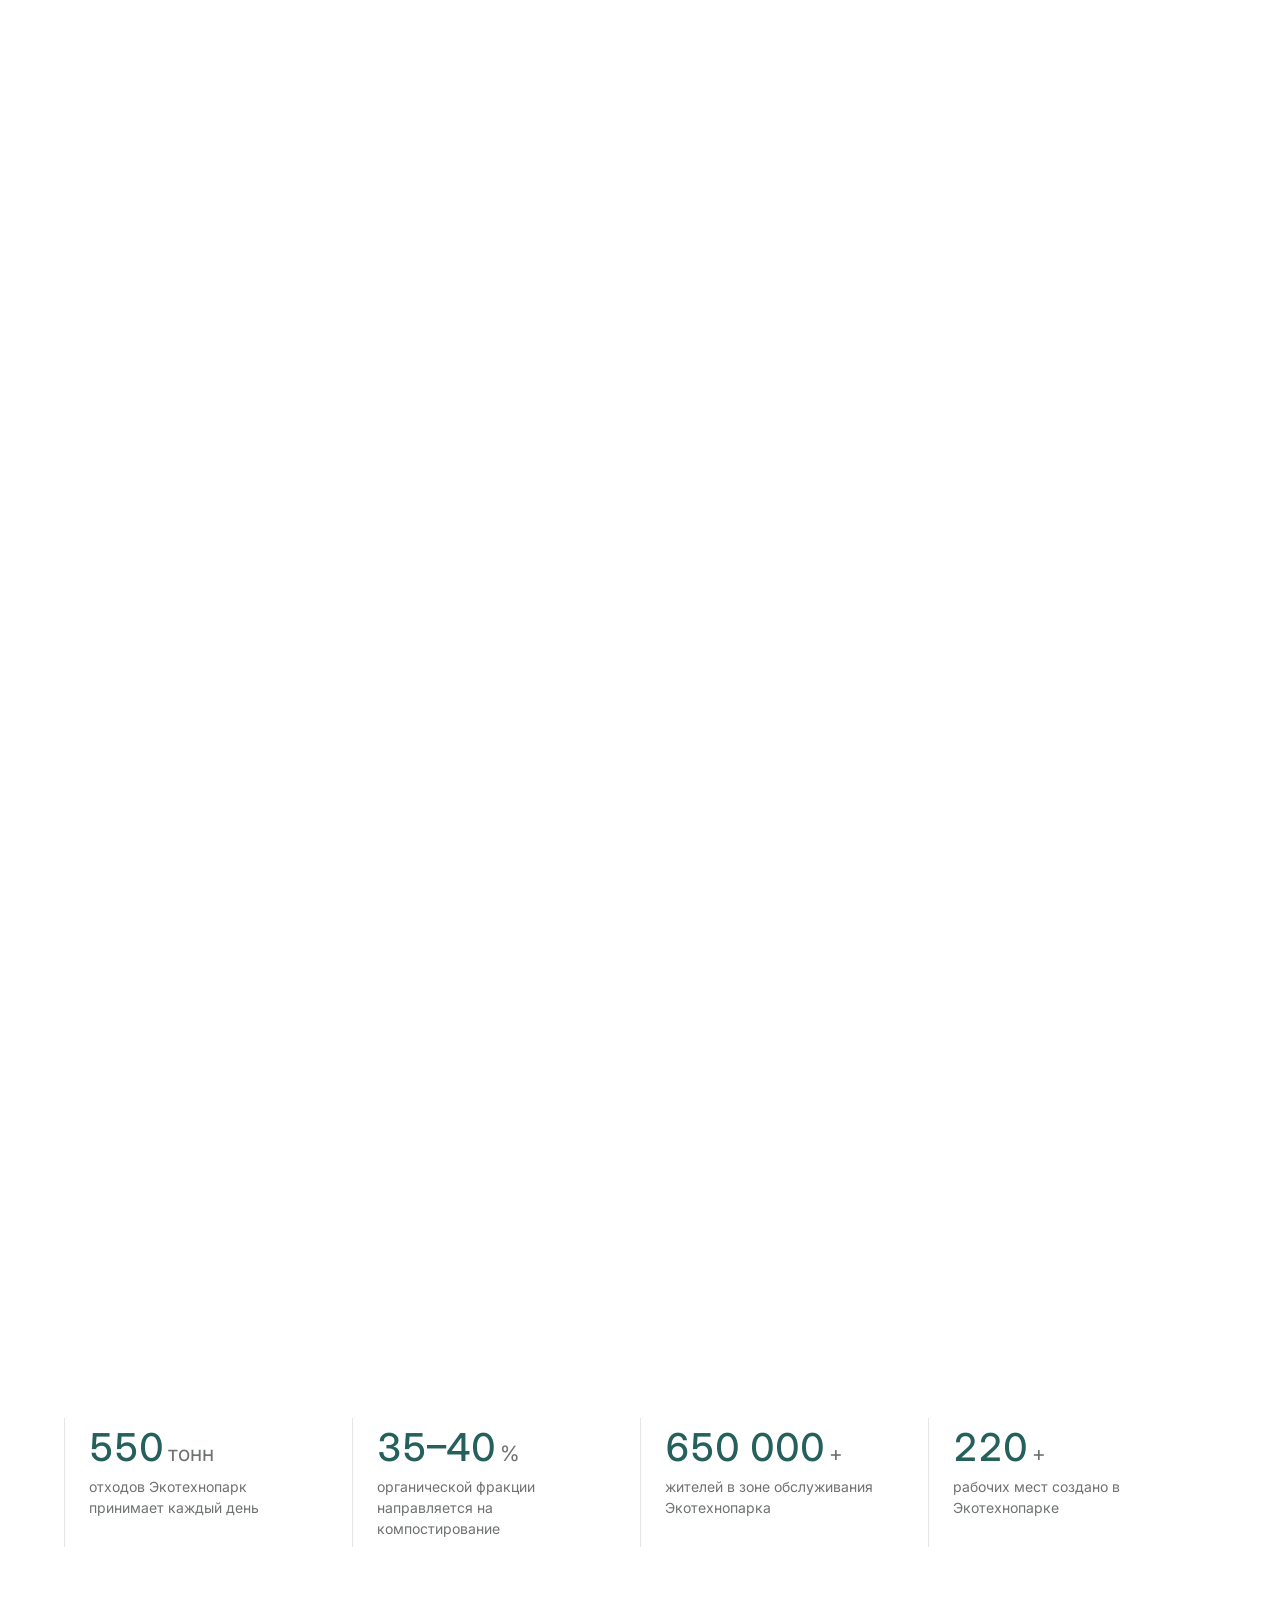
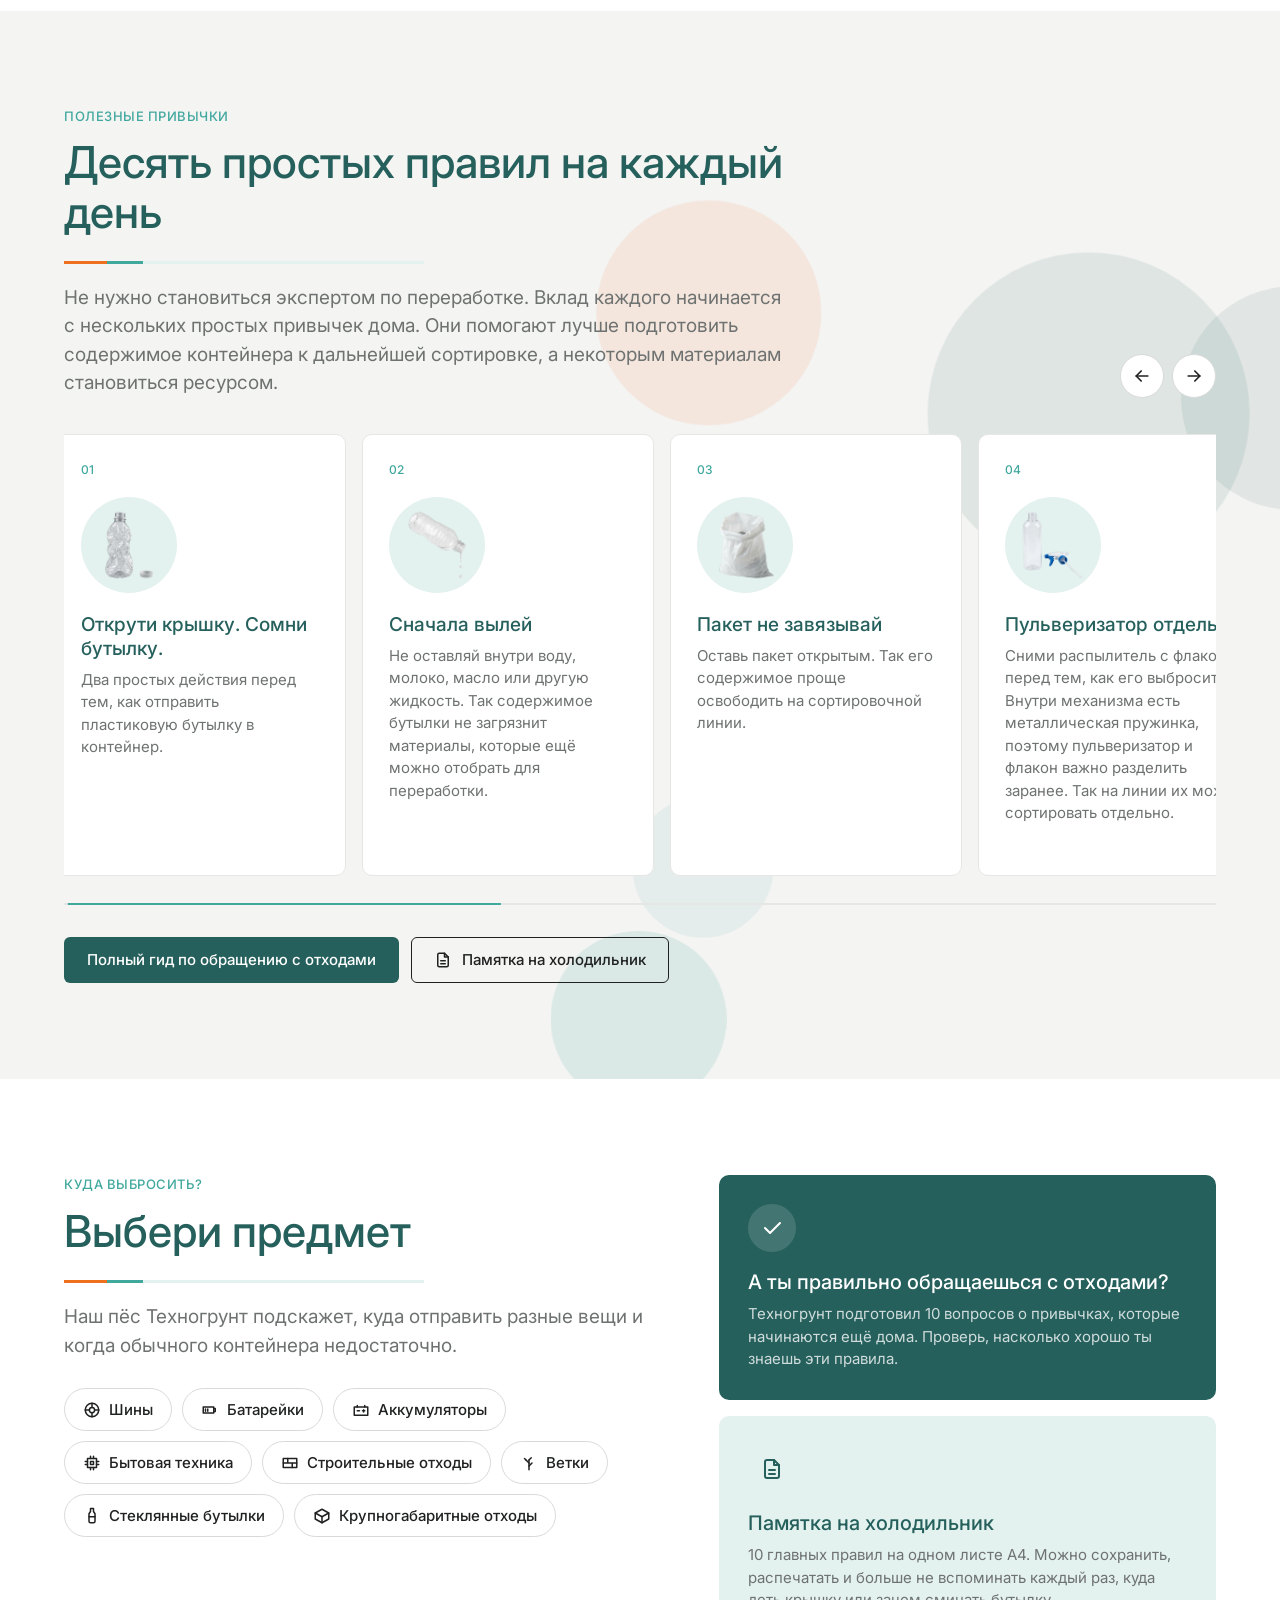
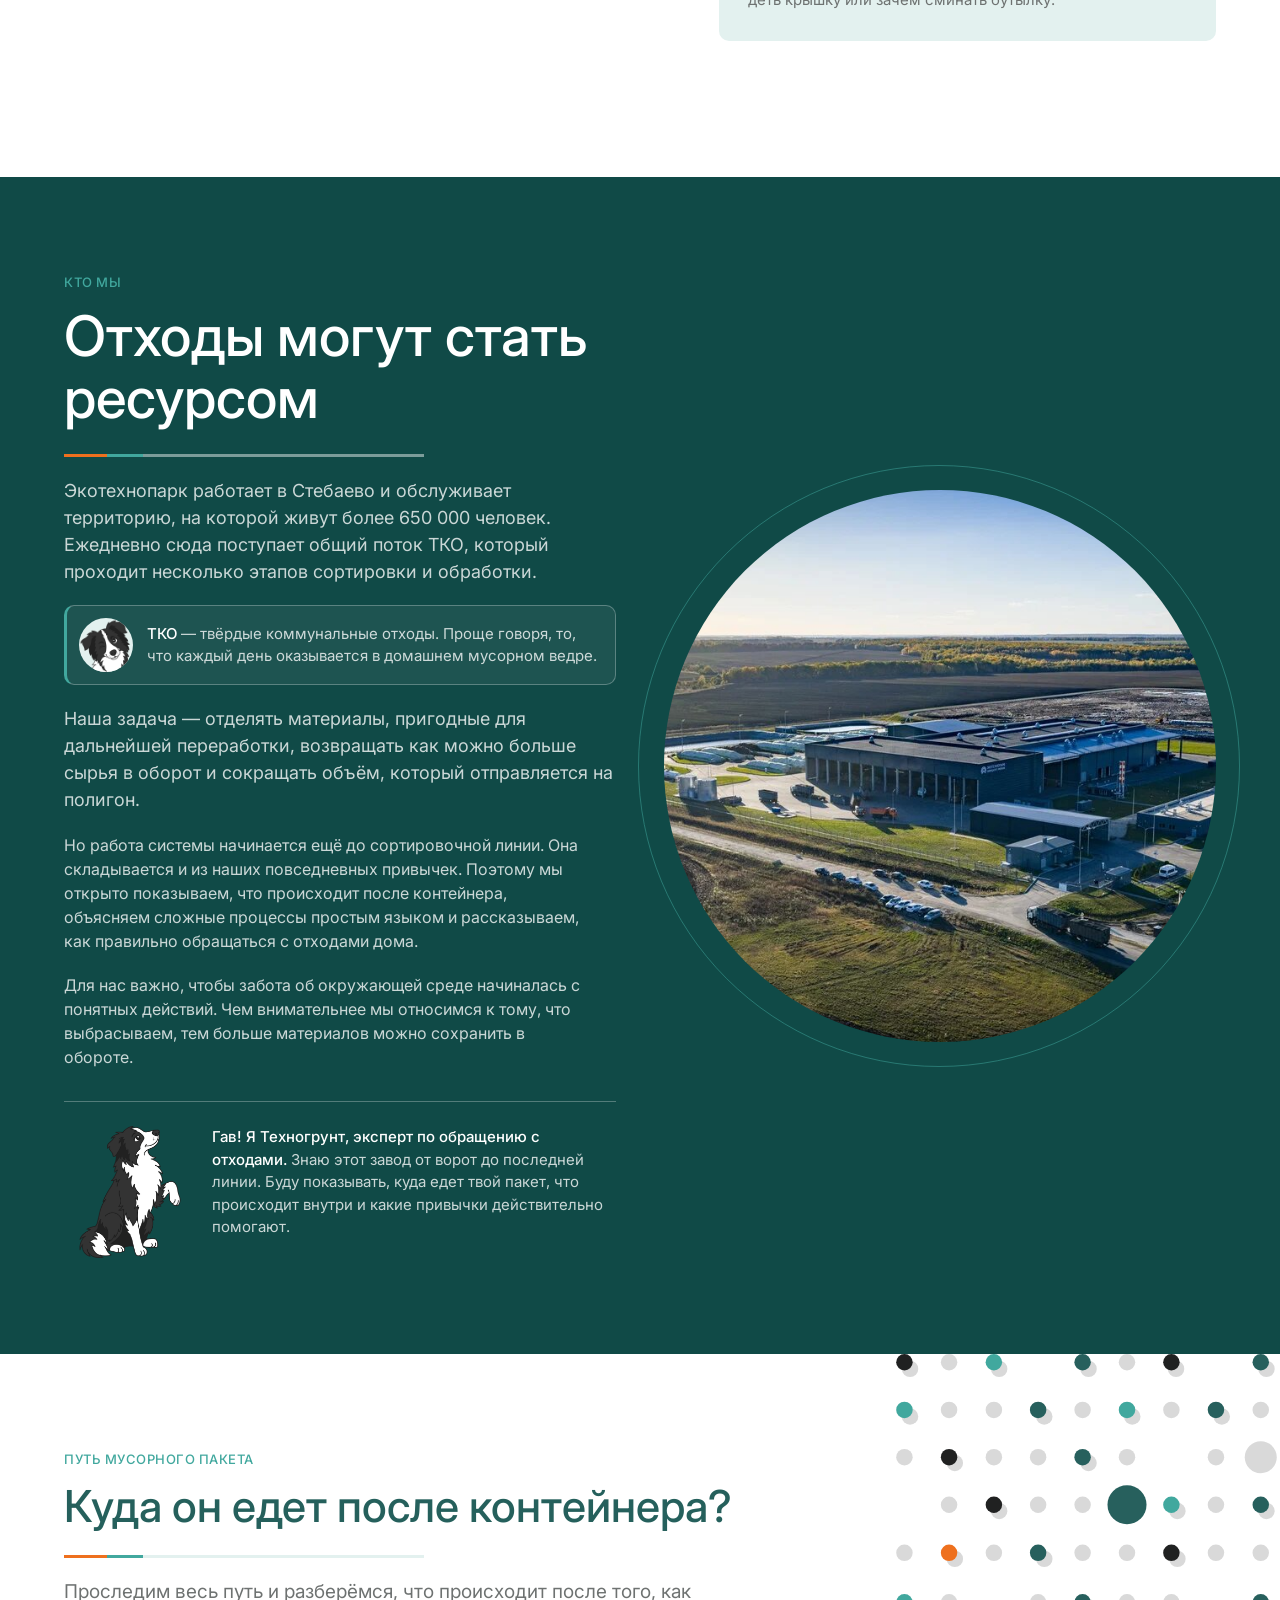
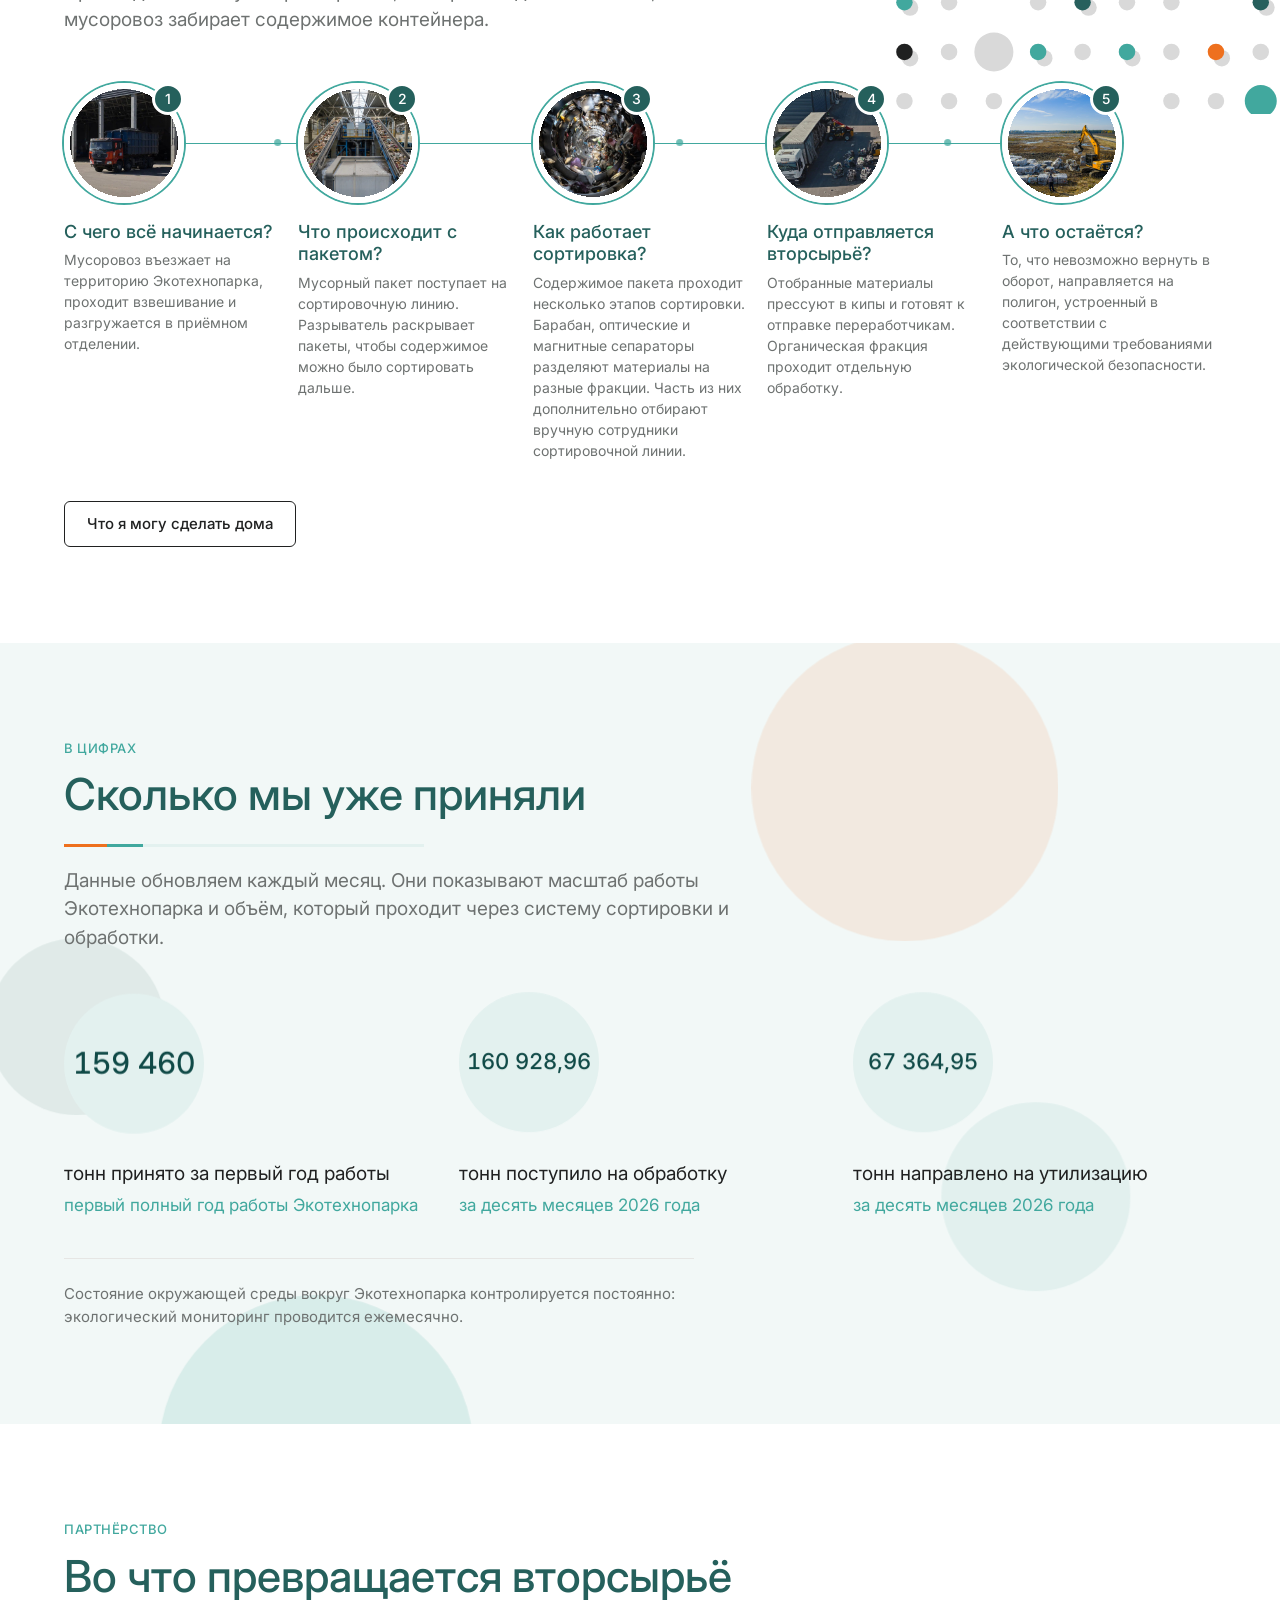
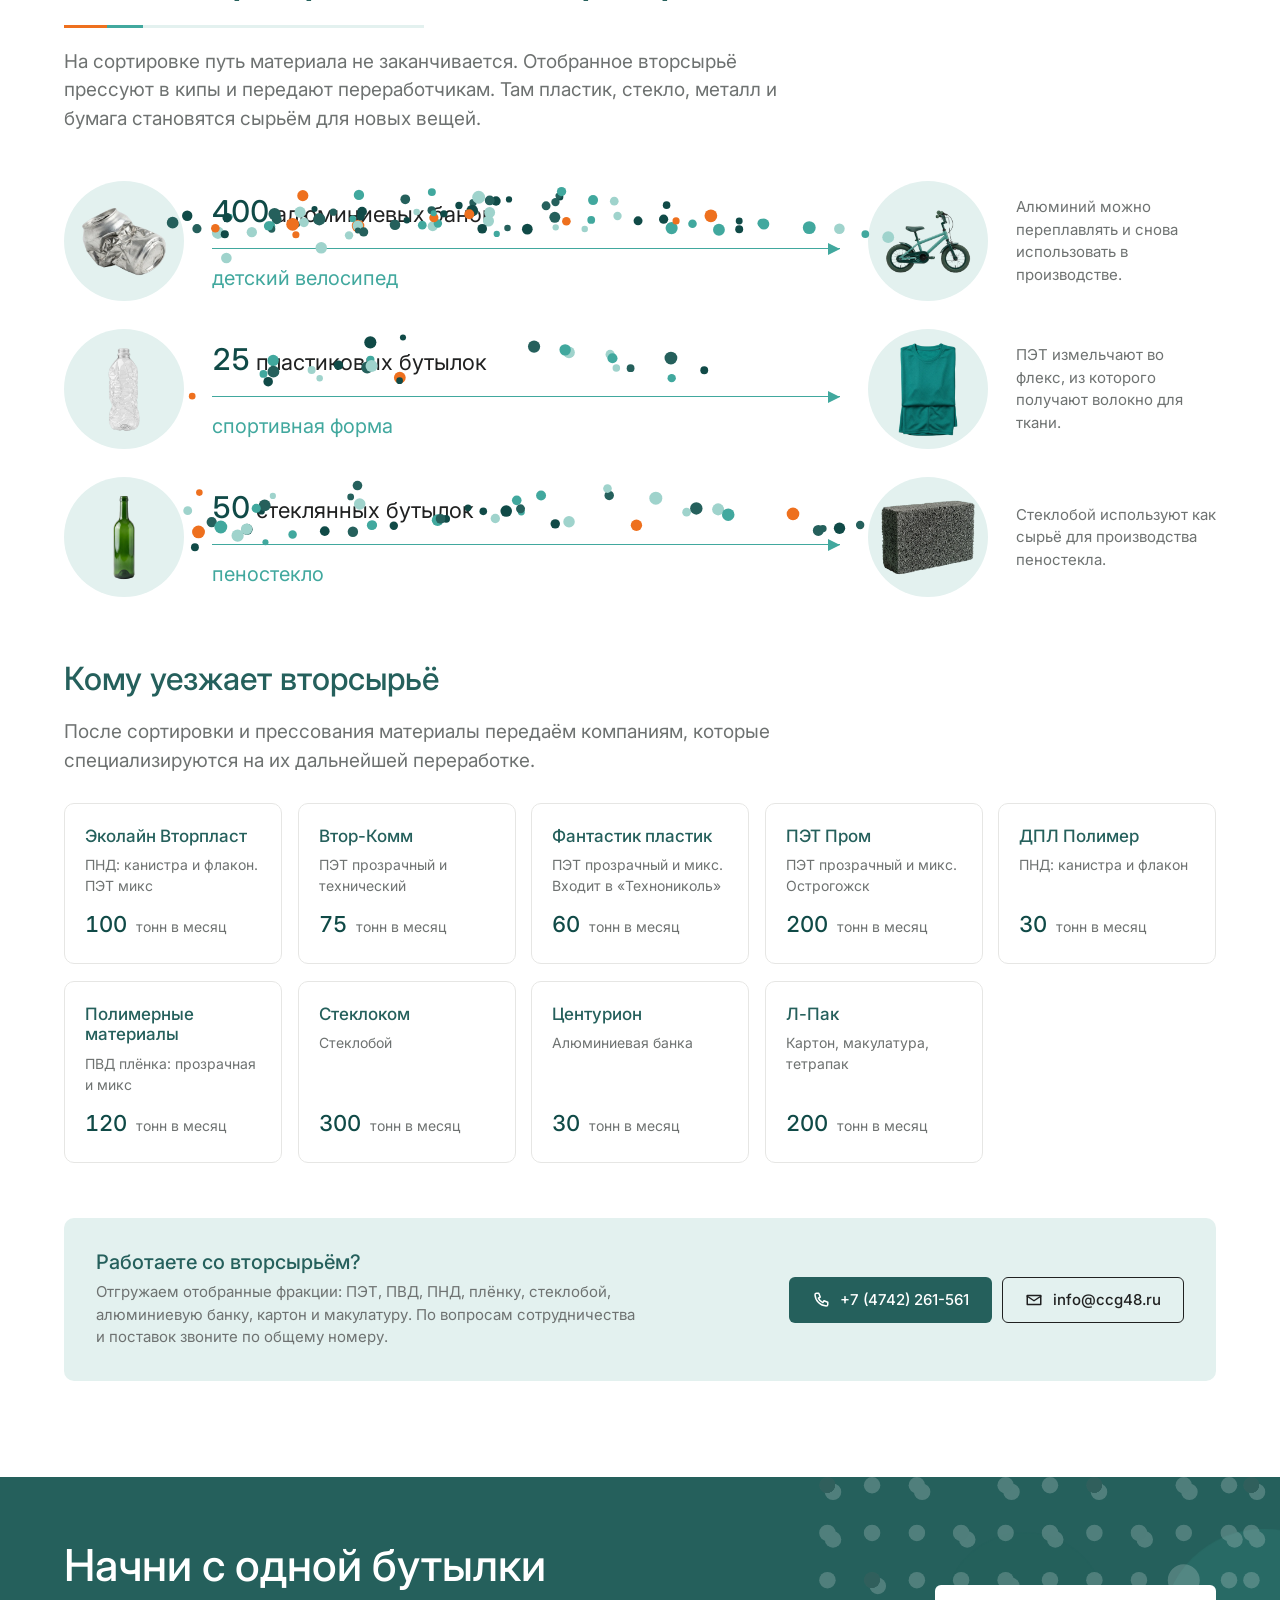
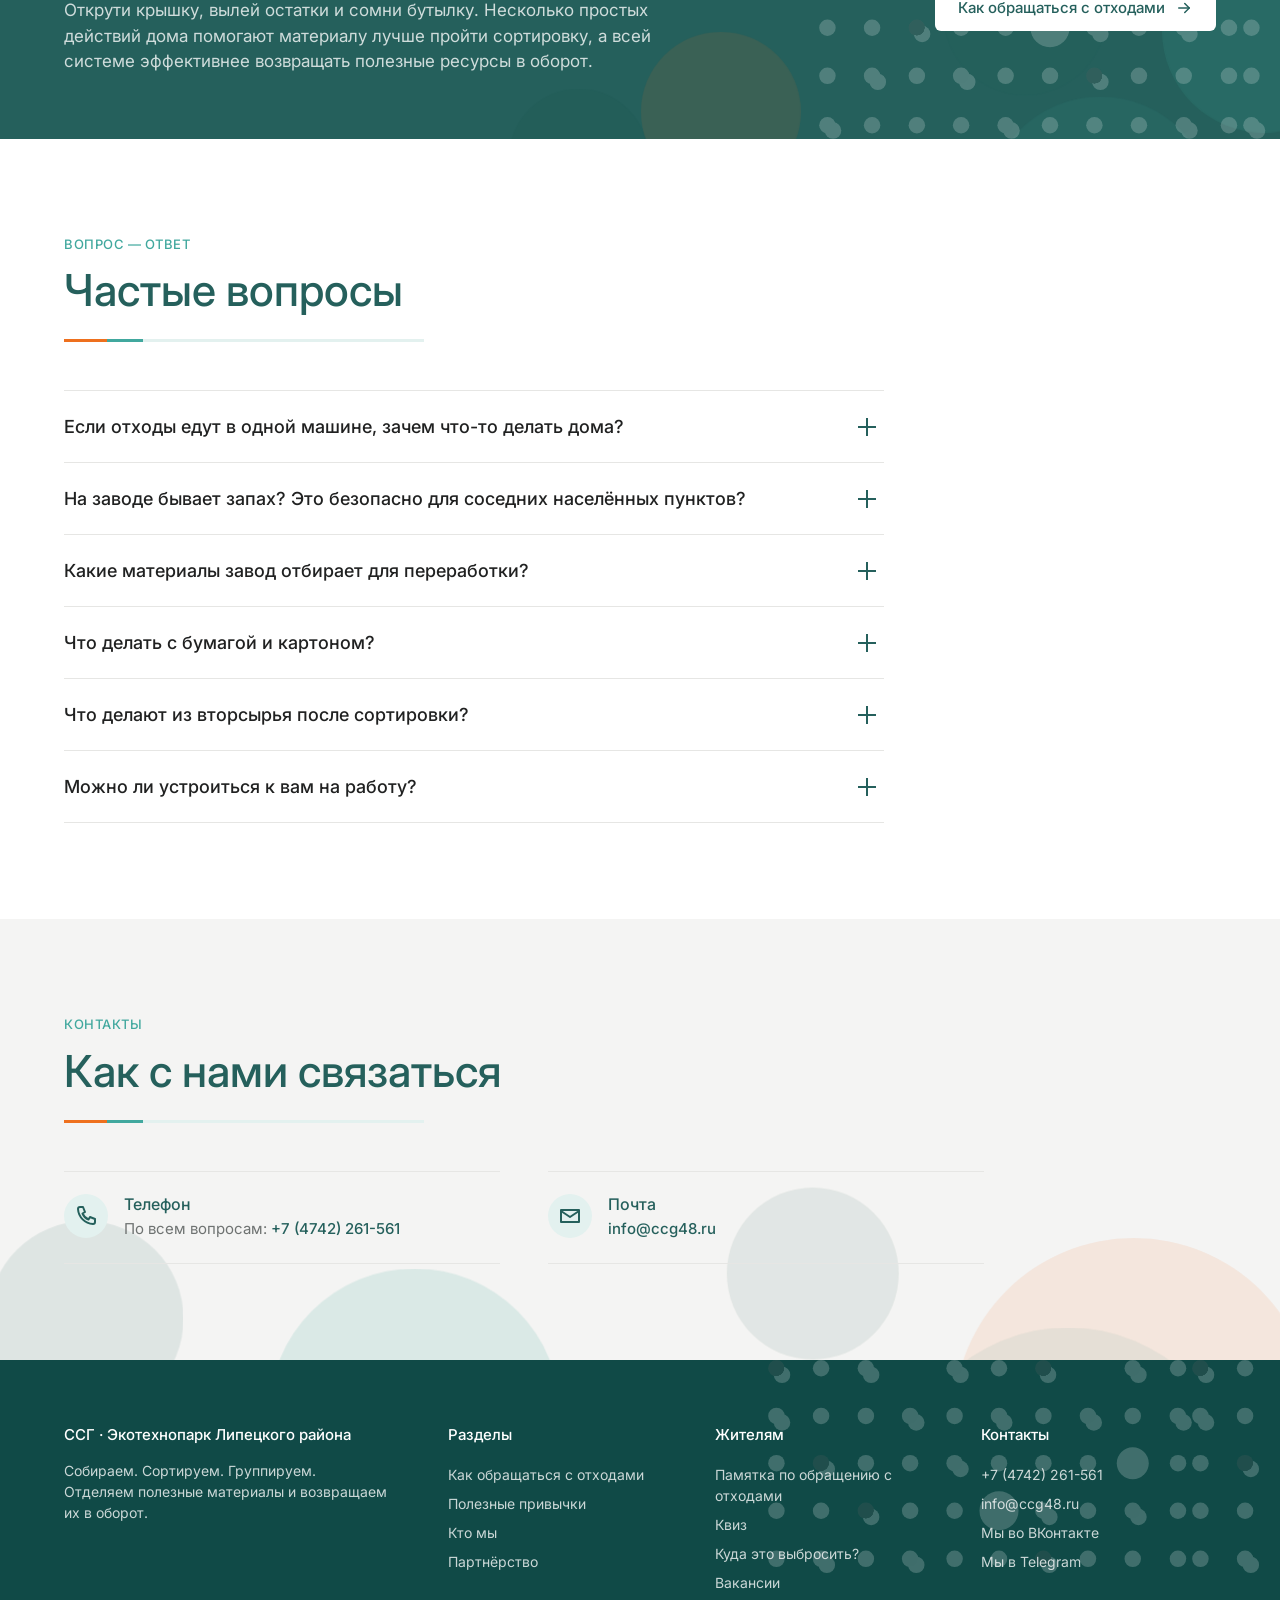
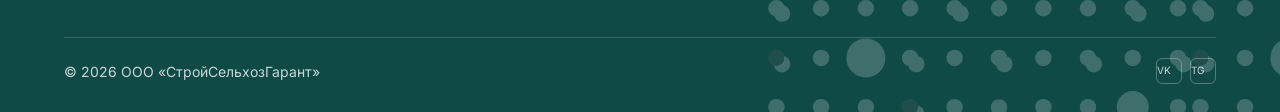
==== commit cac9b946: "Clarify first-year received tonnage caption" ====
--- a/index.html
+++ b/index.html
@@ -292,7 +292,7 @@
         <p class="lead">Данные обновляем каждый месяц. Они показывают масштаб работы Экотехнопарка и объём, который проходит через систему сортировки и обработки.</p>
       </div>
       <div class="figures reveal-group">
-        <div class="figure"><div class="disc"><span data-count="159460">159 460</span></div><div class="what">тонн принято за год</div><div class="out">первый полный год работы Экотехнопарка</div></div>
+        <div class="figure"><div class="disc"><span data-count="159460">159 460</span></div><div class="what">тонн принято за первый год работы</div><div class="out">первый полный год работы Экотехнопарка</div></div>
         <div class="figure"><div class="disc"><span data-count="160928.96" data-decimals="2">160 928,96</span></div><div class="what">тонн поступило на обработку</div><div class="out">за десять месяцев 2026 года</div></div>
         <div class="figure"><div class="disc"><span data-count="67364.95" data-decimals="2">67 364,95</span></div><div class="what">тонн направлено на утилизацию</div><div class="out">за десять месяцев 2026 года</div></div>
       </div>
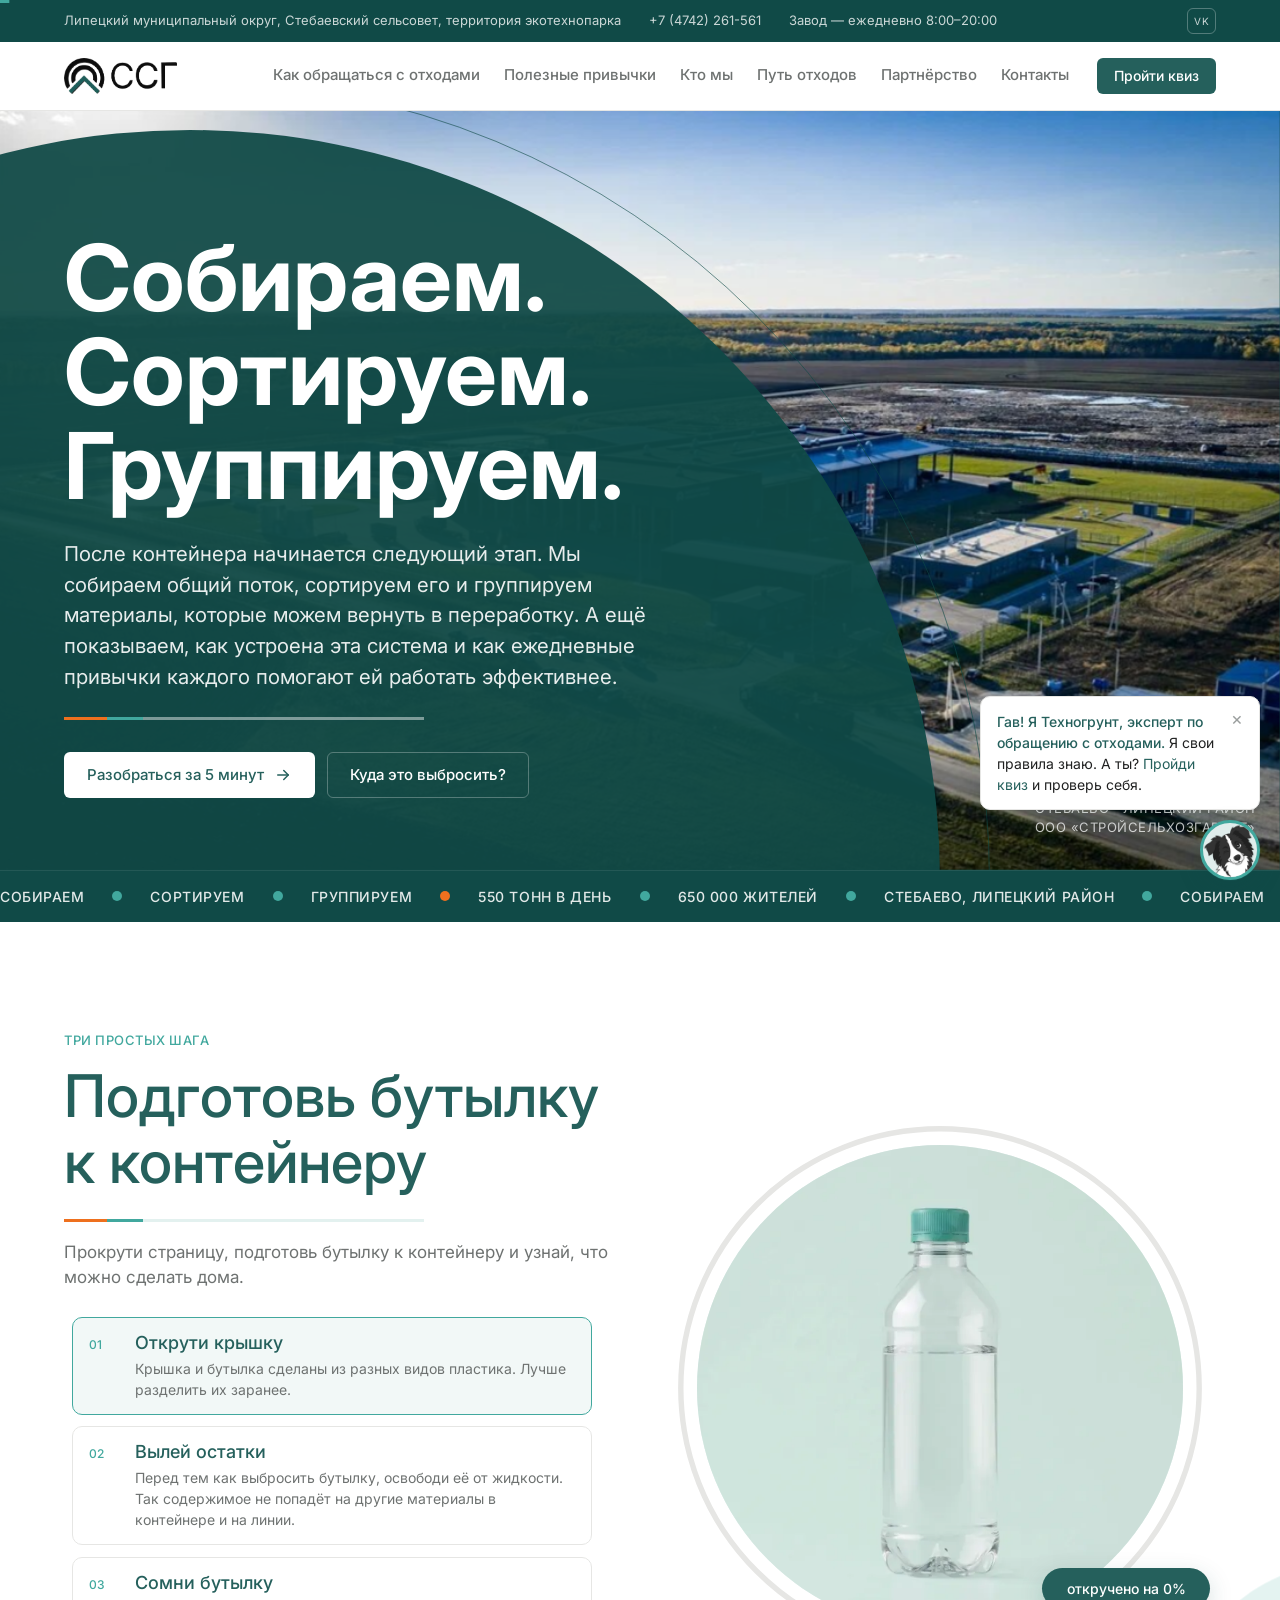
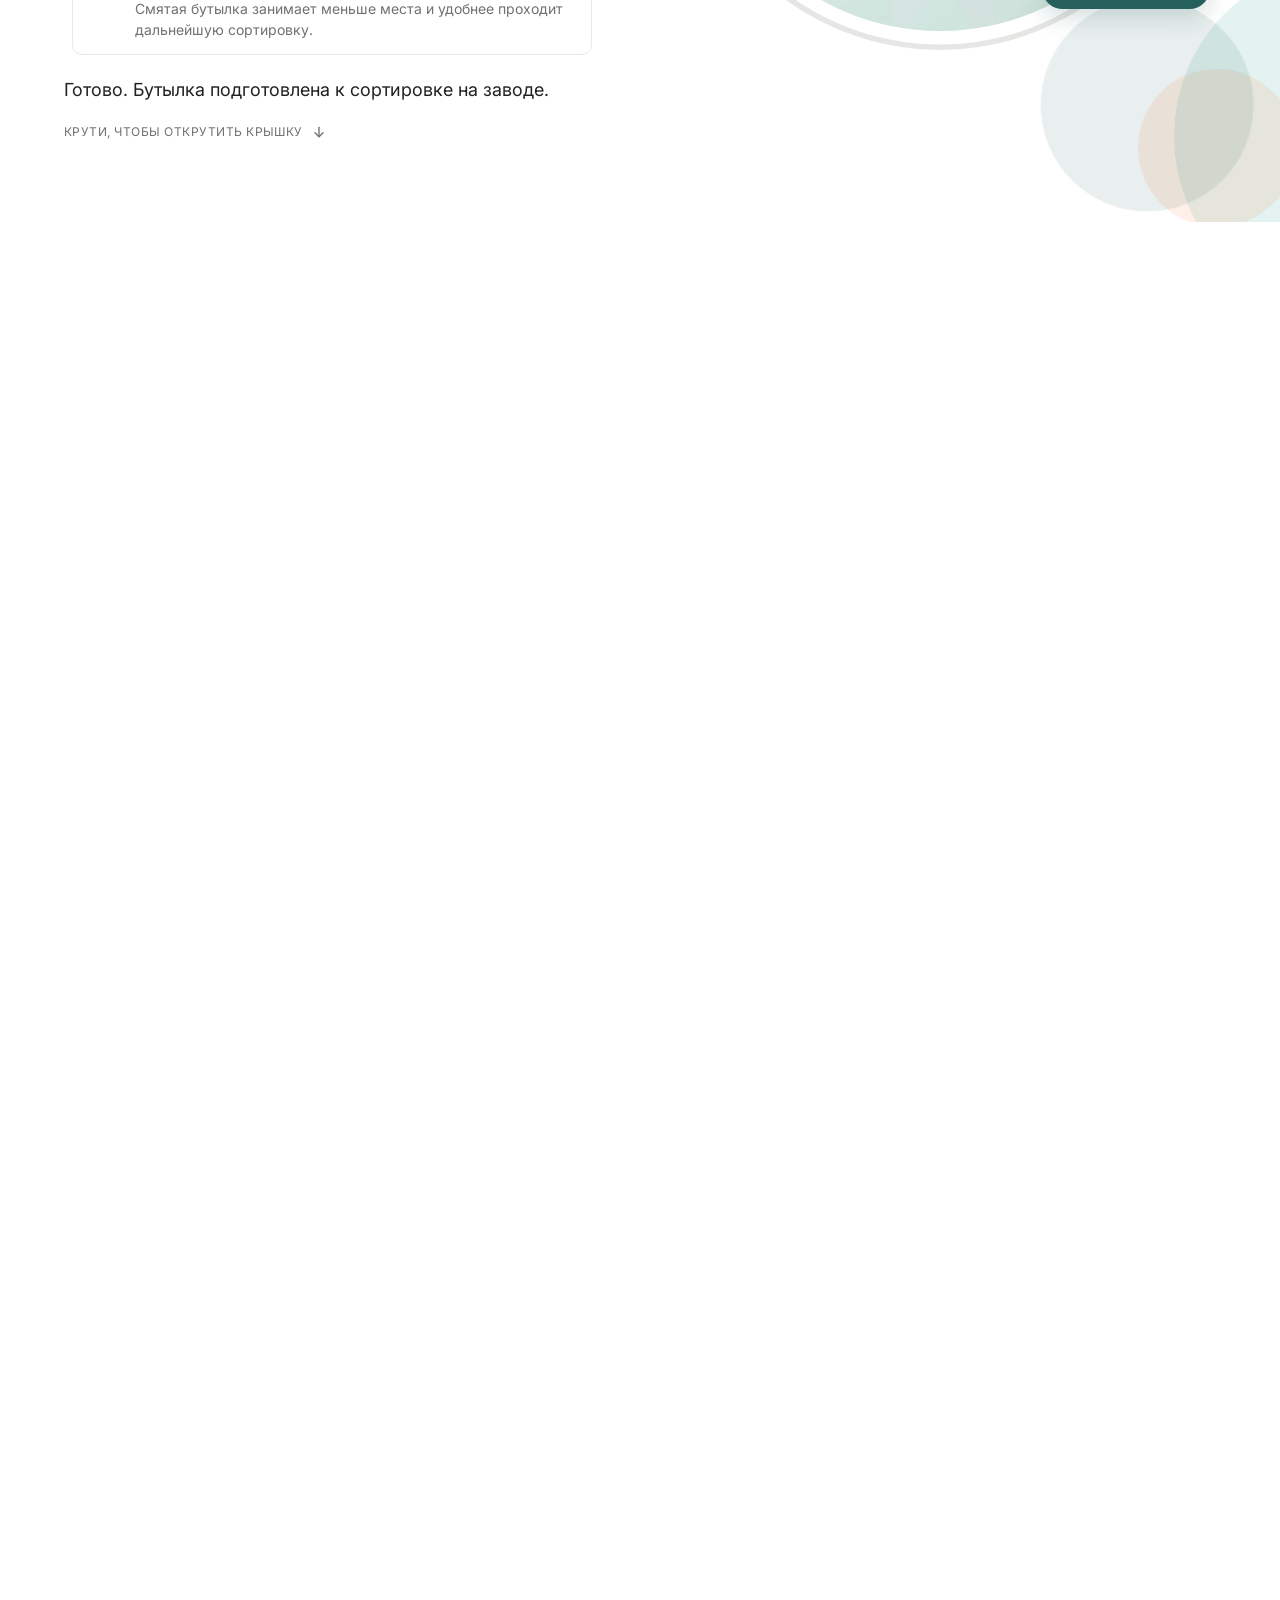
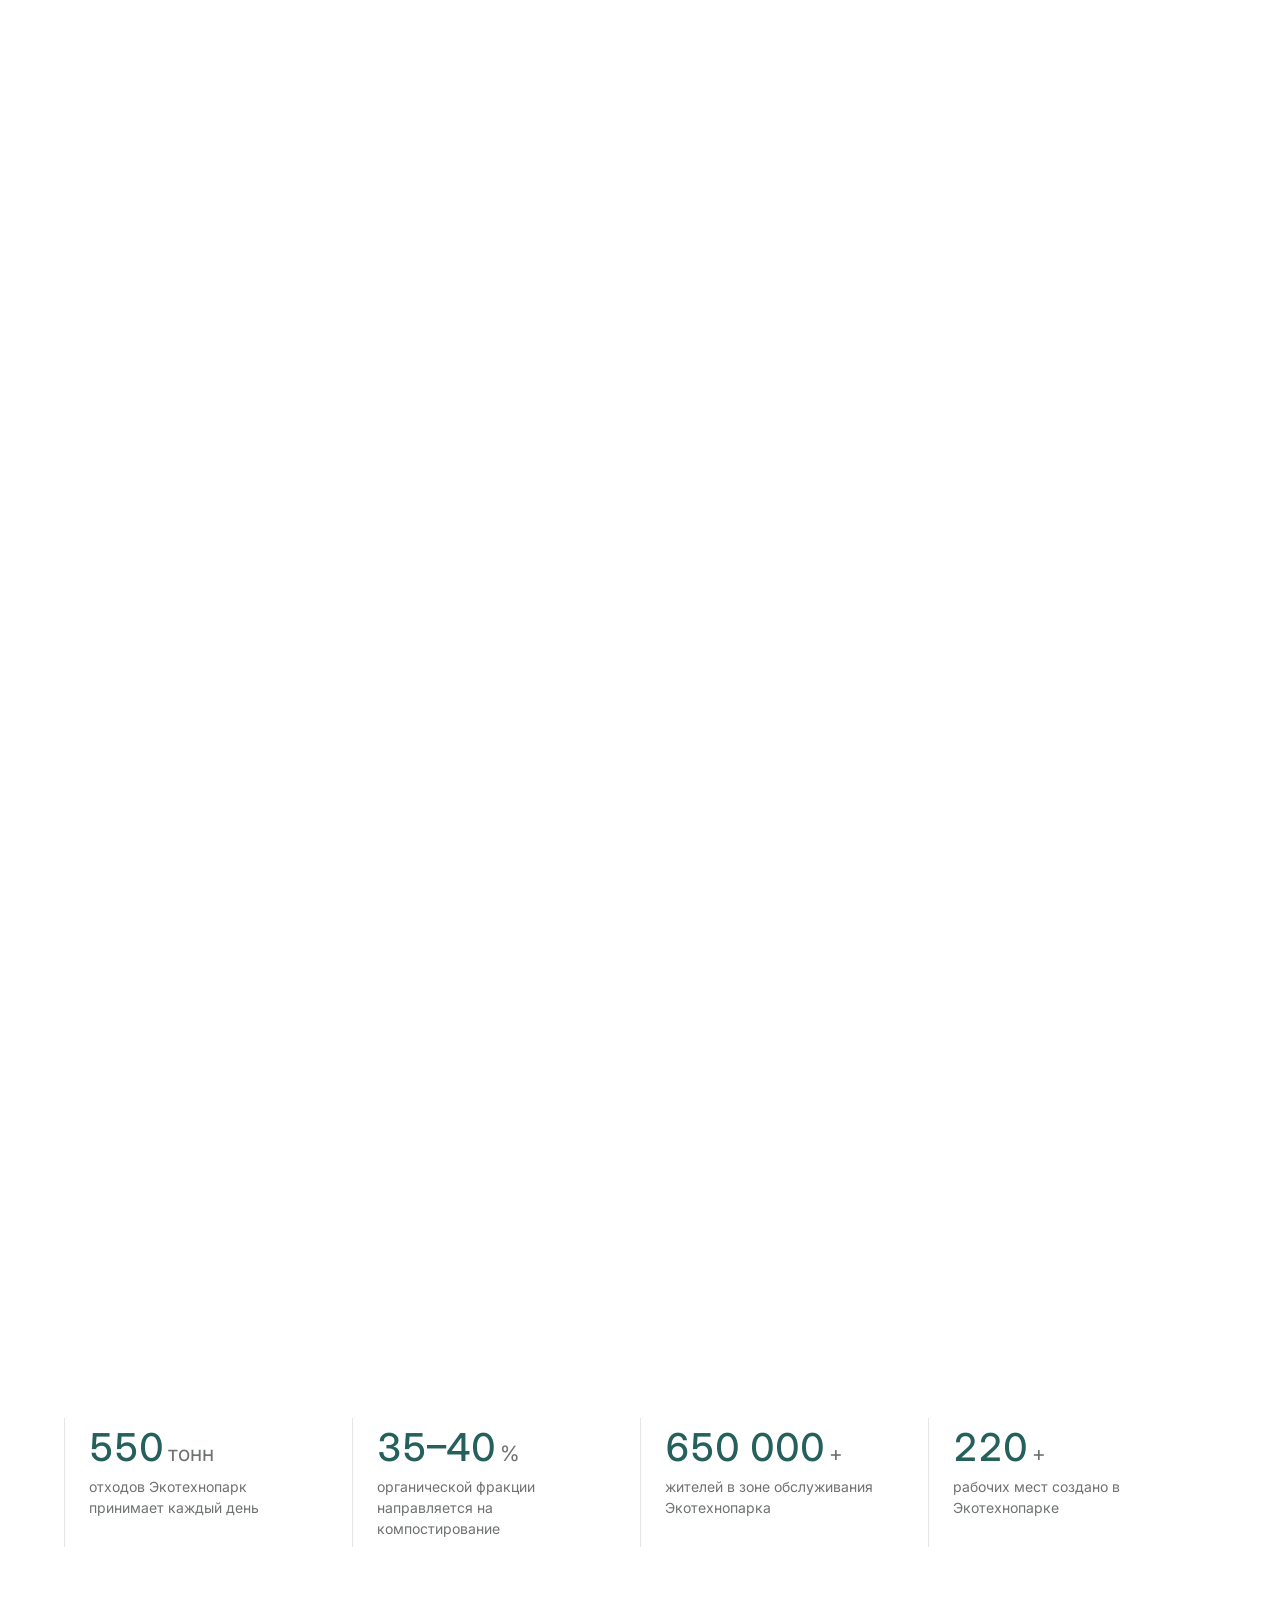
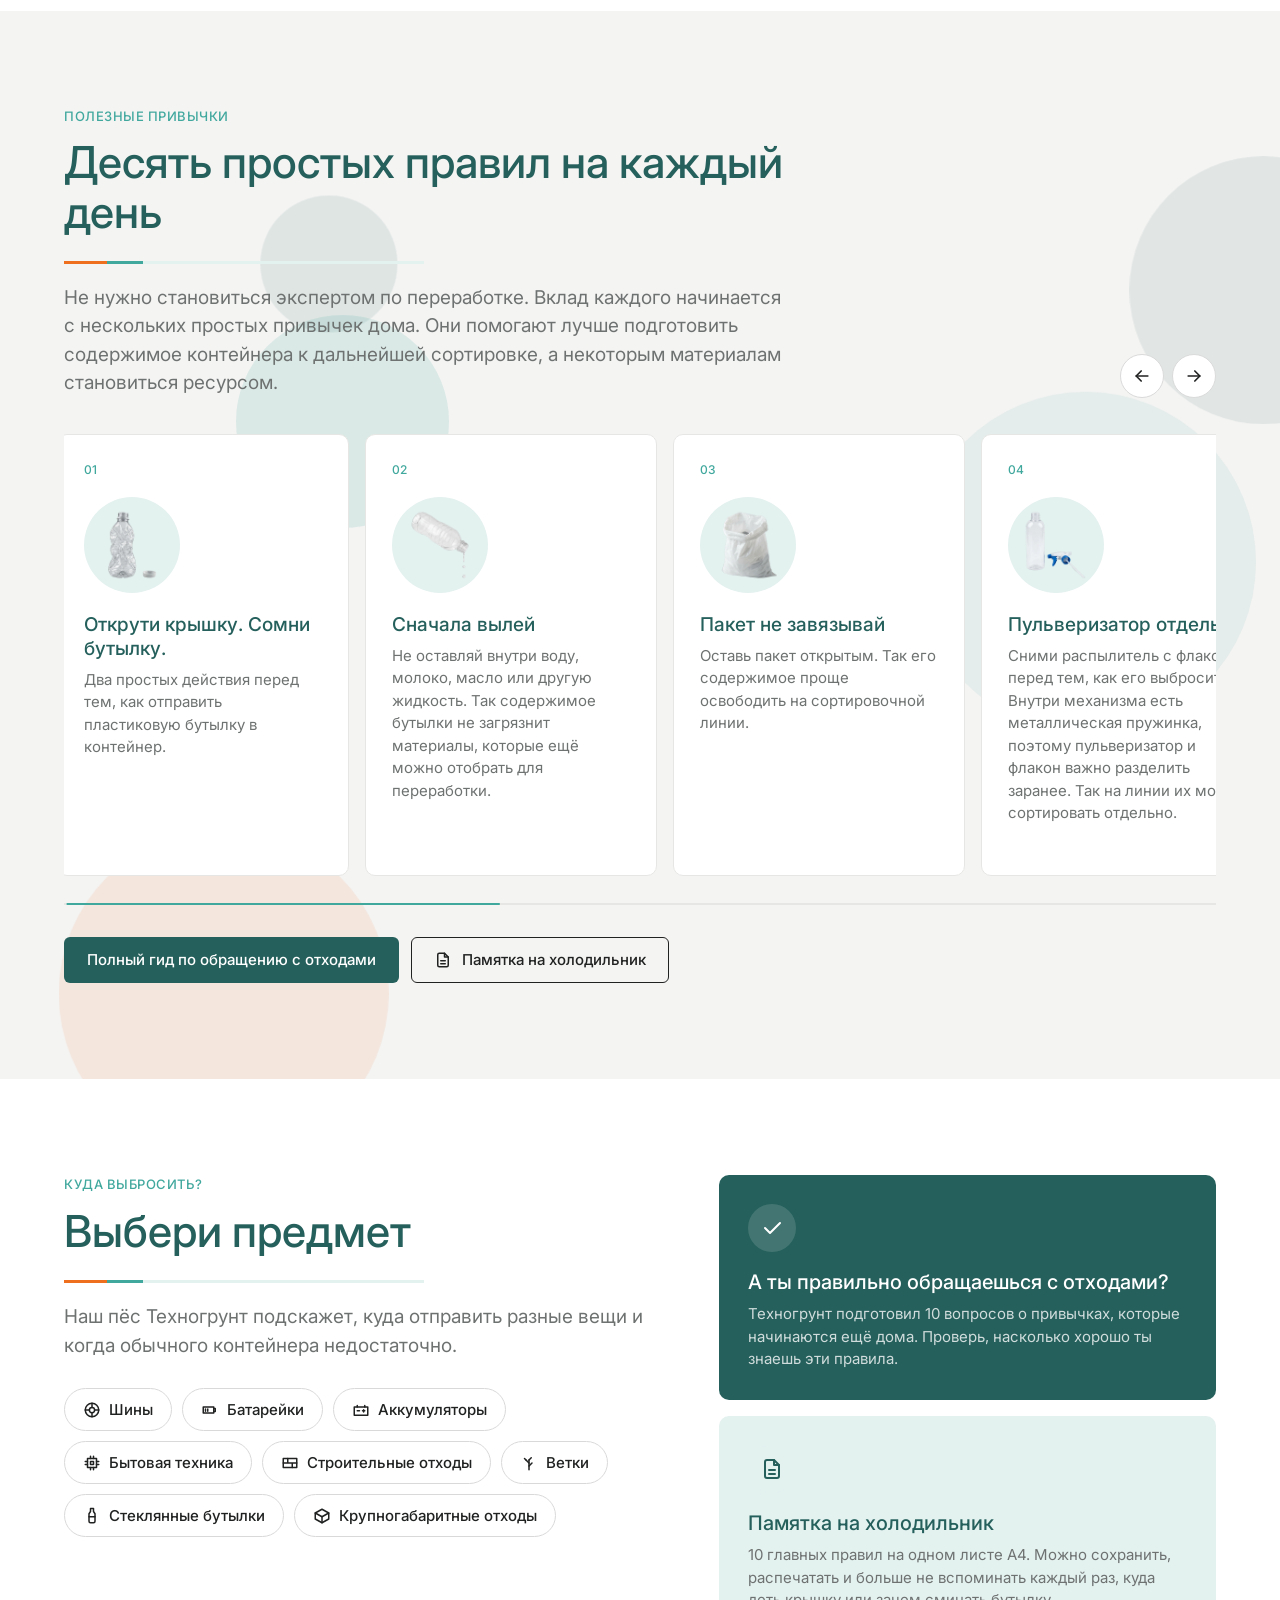
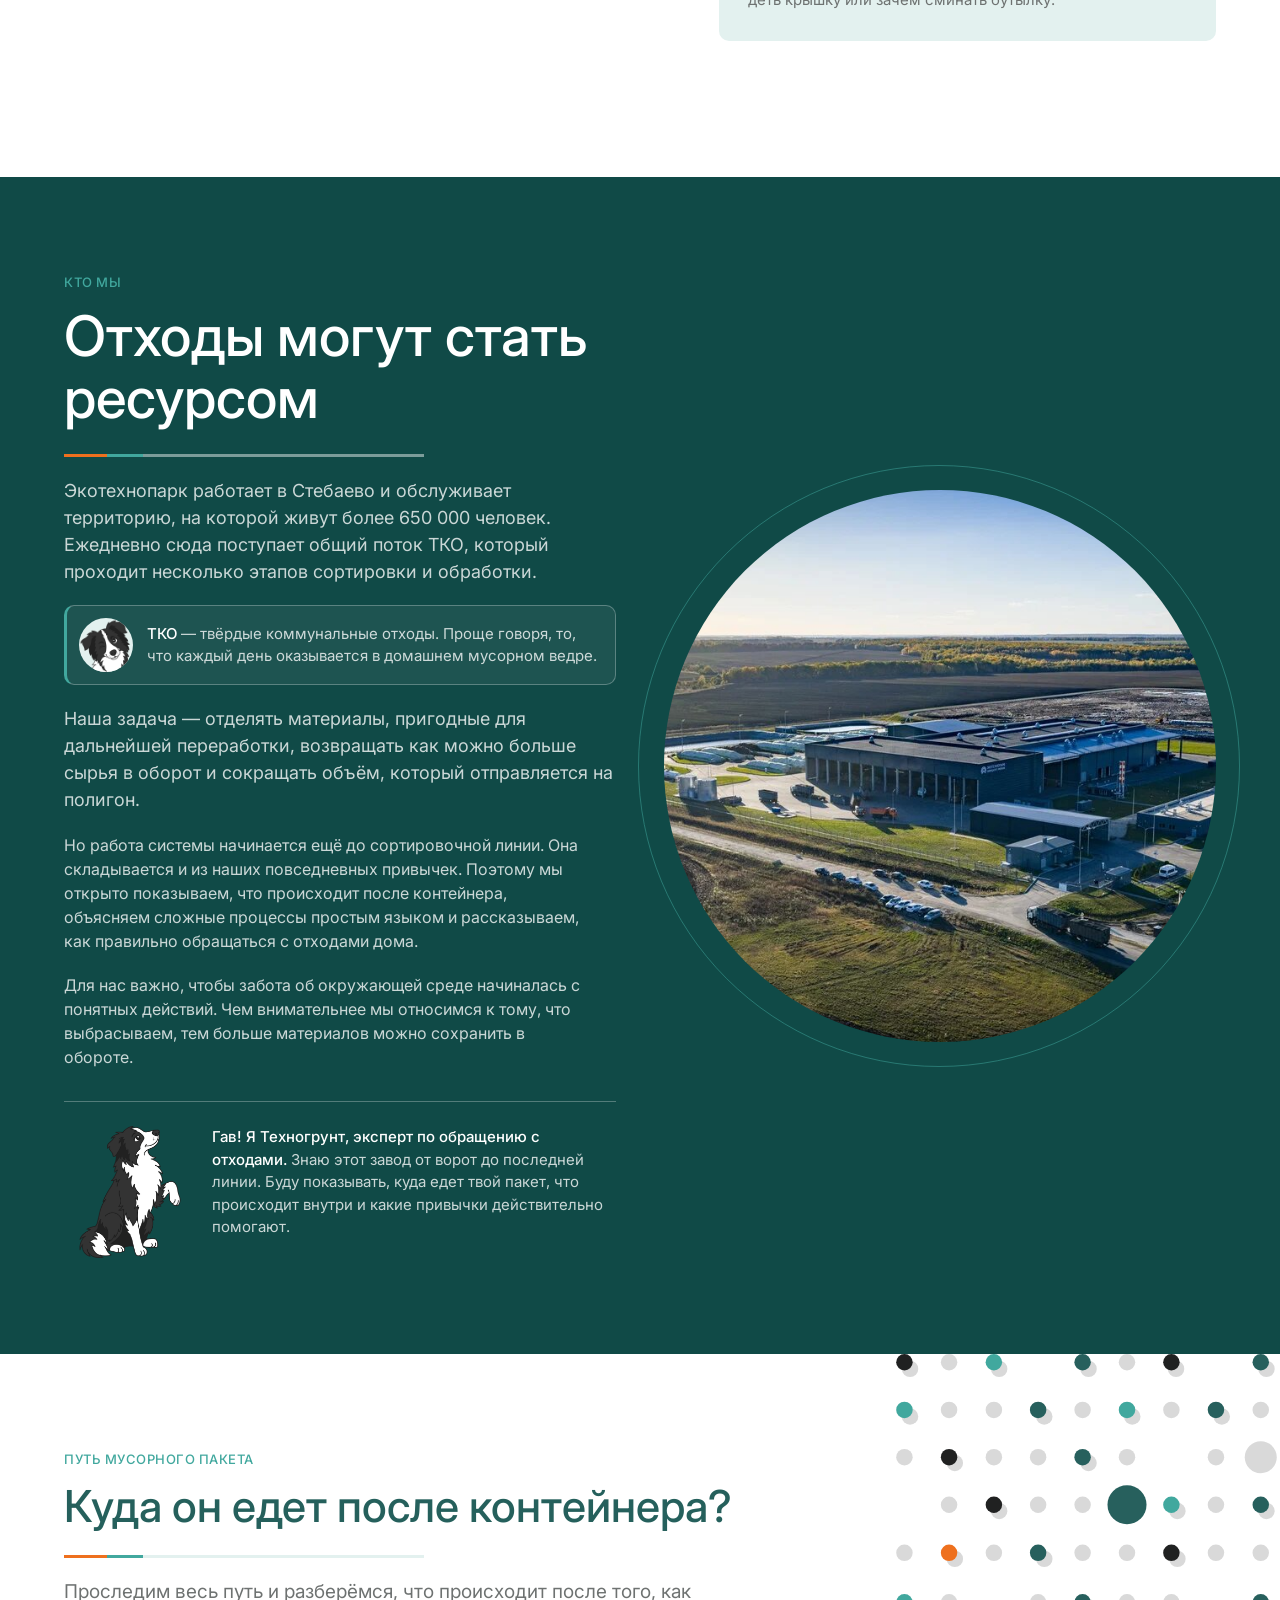
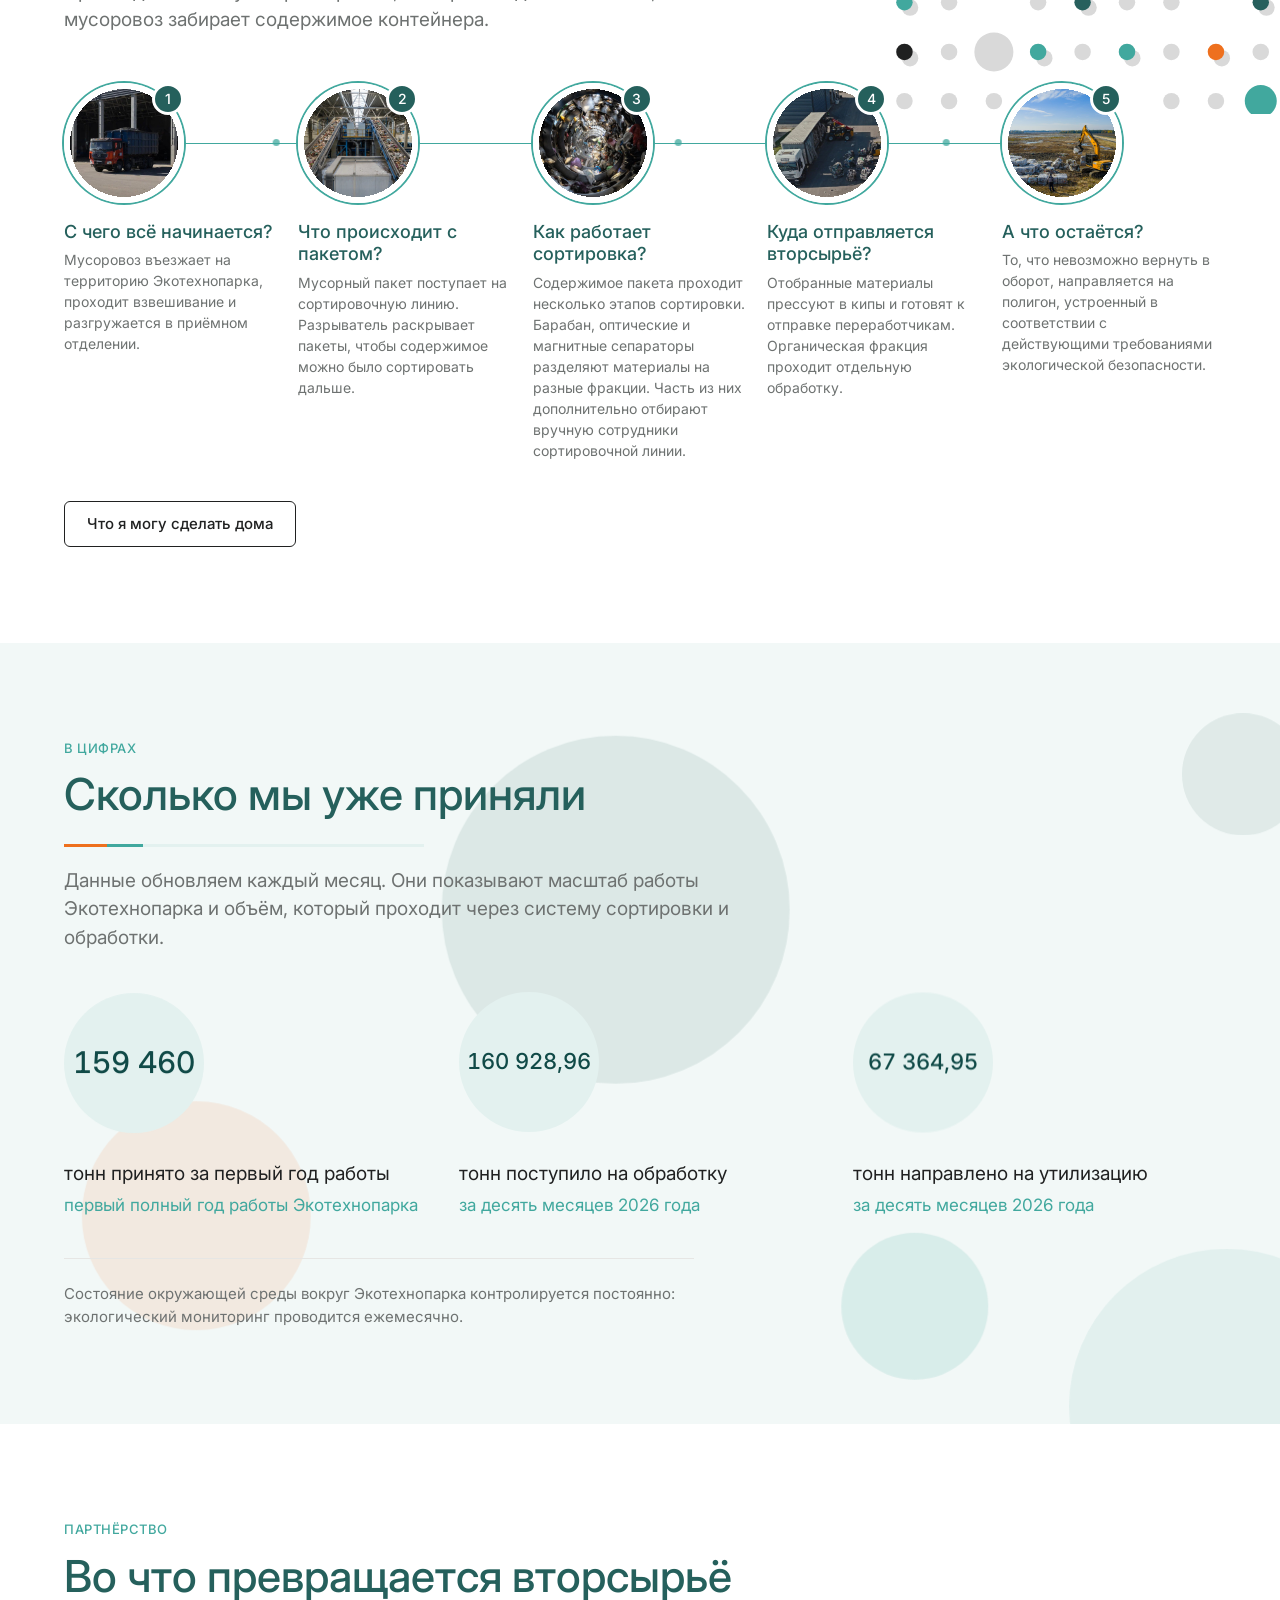
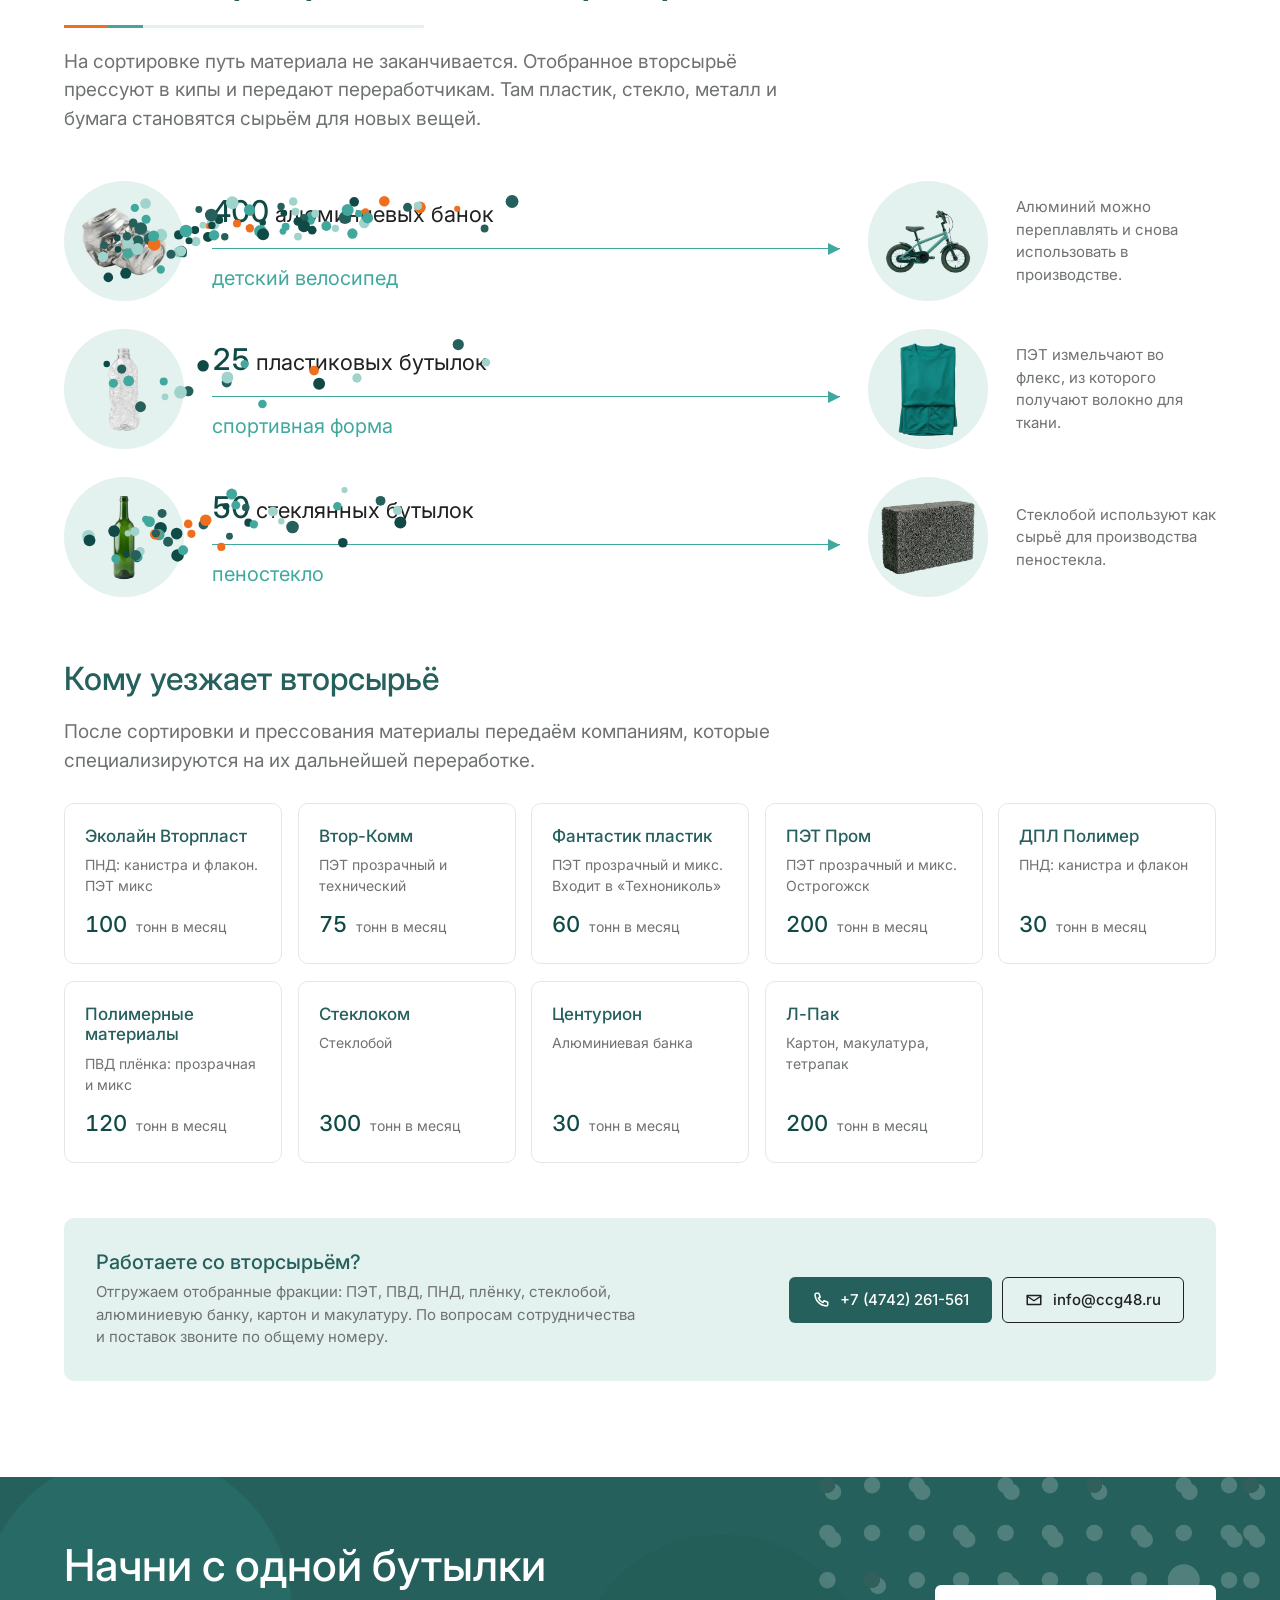
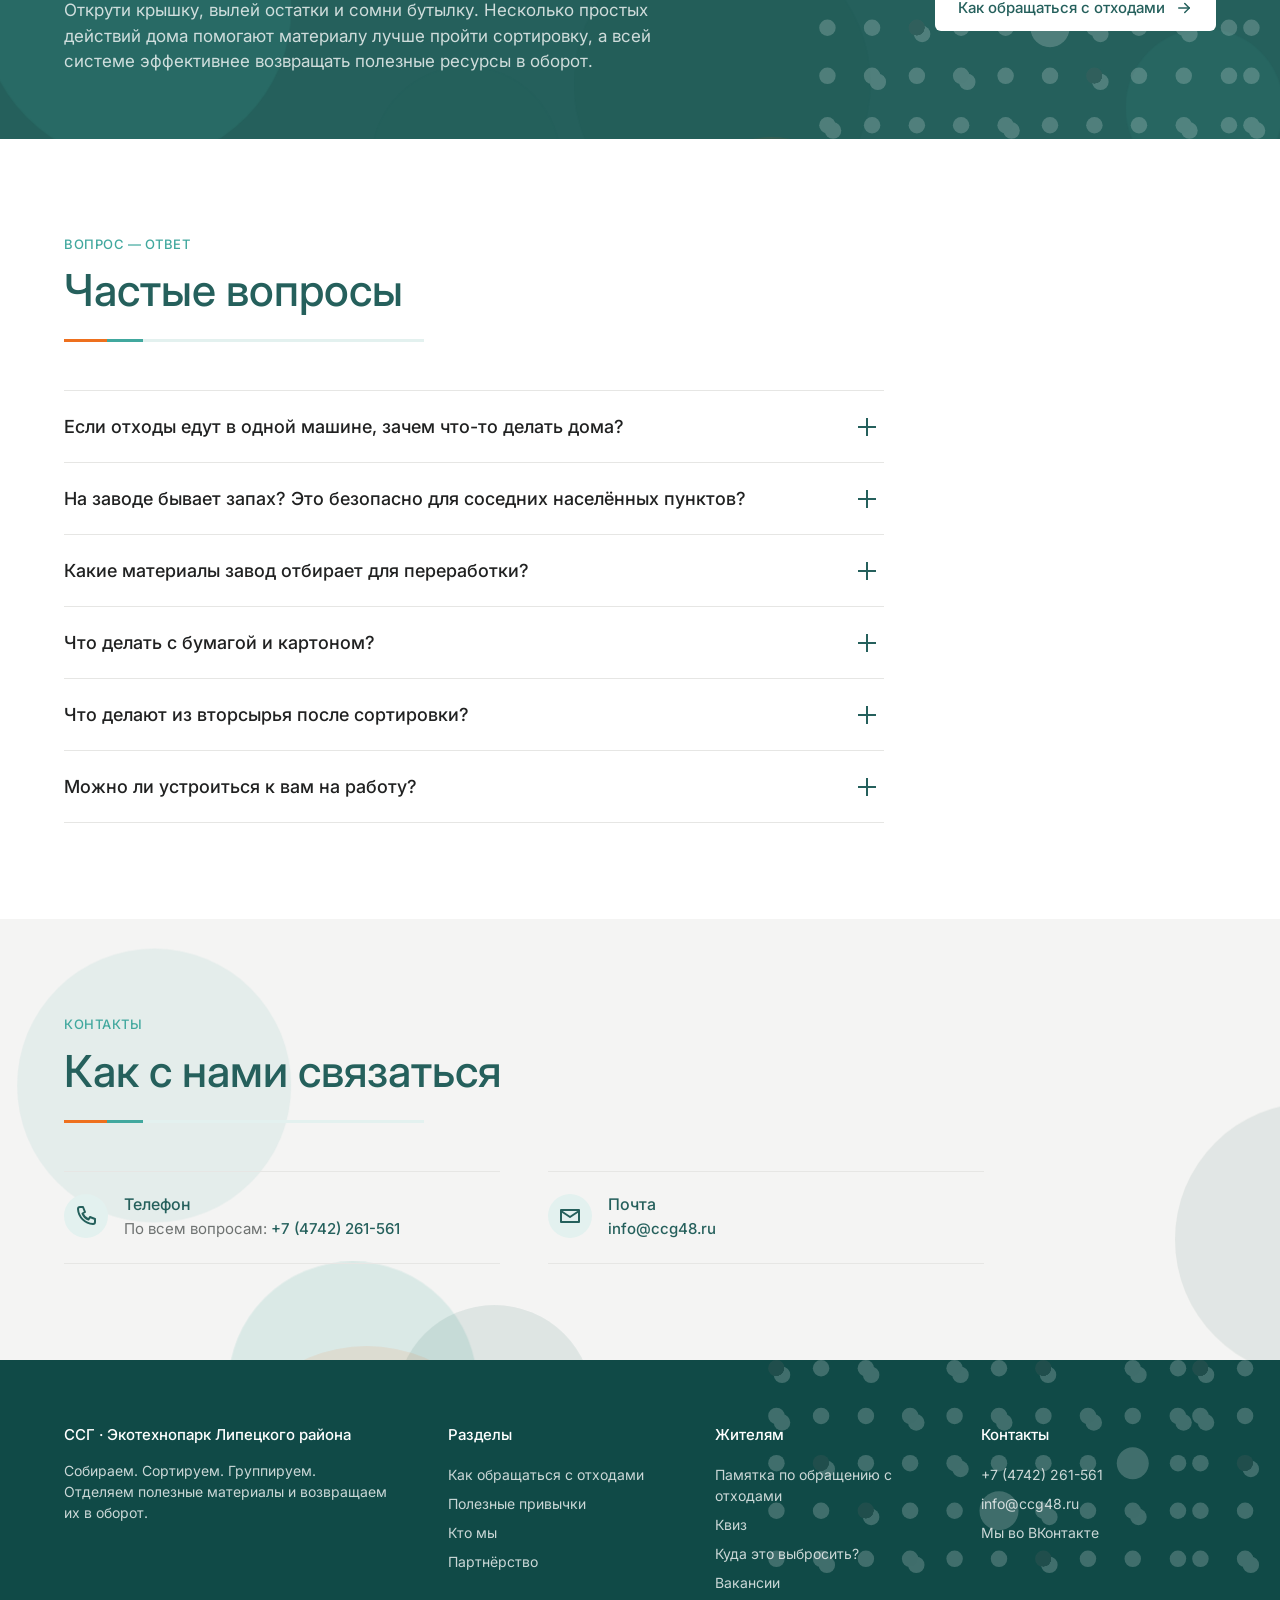
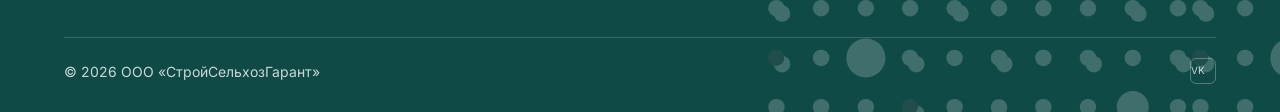
==== commit 1109a2d8: "Add Lipetsk glass container map and update social links" ====
--- a/index.html
+++ b/index.html
@@ -57,7 +57,7 @@
         <span class="keep"><a href="tel:+74742261561">+7 (4742) 261-561</a></span>
         <span>Завод — ежедневно 8:00–20:00</span>
       </div>
-      <div class="social" aria-label="Соцсети"><a href="https://vk.com/ccg48" target="_blank" rel="noopener">VK</a><a href="https://t.me/ccg48" target="_blank" rel="noopener">TG</a></div>
+      <div class="social" aria-label="Соцсети"><a href="https://vk.ru/ssg.ecotech" target="_blank" rel="noopener">VK</a></div>
     </div>
   </div>
 
@@ -91,7 +91,7 @@
       <a href="tel:+74742261561">+7 (4742) 261-561</a>
       <a href="mailto:info@ccg48.ru">info@ccg48.ru</a>
       <span>Завод — ежедневно 8:00–20:00</span>
-      <div class="social" style="margin-top:8px"><a href="https://vk.com/ccg48" target="_blank" rel="noopener">VK</a><a href="https://t.me/ccg48" target="_blank" rel="noopener">TG</a></div>
+      <div class="social" style="margin-top:8px"><a href="https://vk.ru/ssg.ecotech" target="_blank" rel="noopener">VK</a></div>
     </div>
   </div>
 
@@ -205,7 +205,7 @@
             <button class="chip" data-cat="tech" type="button"><svg class="icon"><use href="#i-cpu"/></svg>Бытовая техника</button>
             <button class="chip" data-cat="constr" type="button"><svg class="icon"><use href="#i-brick"/></svg>Строительные отходы</button>
             <button class="chip" data-cat="branches" type="button"><svg class="icon"><use href="#i-branch"/></svg>Ветки</button>
-            <button class="chip" data-cat="glass" type="button"><svg class="icon"><use href="#i-glass"/></svg>Стеклянные бутылки</button>
+            <button class="chip" data-cat="glass" id="glass" type="button"><svg class="icon"><use href="#i-glass"/></svg>Стеклянные бутылки</button>
             <button class="chip" data-cat="bulky" type="button"><svg class="icon"><use href="#i-box"/></svg>Крупногабаритные отходы</button>
           </div>
           <div class="chip-answer" id="chipAnswer" aria-live="polite">
@@ -214,6 +214,10 @@
               <span class="status-tag" id="chipStatus"></span>
               <h3 id="chipTitle"></h3>
               <dl class="chip-facts" id="chipFacts"></dl>
+              <div class="glass-links" id="glassLinks" hidden>
+                <a href="glass-map.html">Открыть карту «Колокольчиков»</a>
+                <a href="assets/maps/glass-addresses.jpg" download>Скачать памятку с адресами (JPG)</a>
+              </div>
             </div>
           </div>
         </div>
@@ -380,7 +384,7 @@
         <div class="seg-rule" aria-hidden="true"><span></span><span></span><span></span></div>
       </div>
       <div class="faq reveal-group">
-        <details><summary>Если отходы едут в одной машине, зачем что-то делать дома?</summary><p>В нашей зоне обслуживания весь поток поступает на территорию Экотехнопарка вместе и разделяется уже на сортировочной линии. Но то, в каком состоянии упаковка попадает в контейнер, тоже имеет значение. Пустую и подготовленную упаковку проще отделить от общего потока и направить на дальнейшую переработку. Поэтому дома не нужно сортировать всё на десятки категорий, достаточно следовать нескольким простым правилам.</p></details>
+        <details><summary>Если отходы едут в одной машине, зачем что-то делать дома?</summary><p>Содержимое общих баков ТКО поступает на территорию Экотехнопарка вместе и разделяется уже на сортировочной линии. Но то, в каком состоянии упаковка попадает в контейнер, тоже имеет значение. Пустую и подготовленную упаковку проще отделить от общего потока и направить на дальнейшую переработку. Поэтому дома не нужно сортировать всё на десятки категорий, достаточно следовать нескольким простым правилам.</p></details>
         <details><summary>На заводе бывает запах? Это безопасно для соседних населённых пунктов?</summary><p>На предприятии такого типа запах может возникать. При этом состояние окружающей среды контролируется постоянно. Экологический мониторинг проводится ежемесячно.</p></details>
         <details><summary>Какие материалы завод отбирает для переработки?</summary><p>На линии отбираем ПЭТ, ПВД, ПНД, плёнку, стекло, алюминиевую банку, картон и макулатуру.</p></details>
         <details><summary>Что делать с бумагой и картоном?</summary><p>Картон и бумага могут быть отобраны на сортировочной линии и направлены переработчикам. Лучше, если бумага остаётся сухой и не загрязнена пищевыми отходами. Отдельно привозить её на завод не нужно.</p></details>
@@ -432,13 +436,13 @@
           <h4>Контакты</h4>
           <a href="tel:+74742261561">+7 (4742) 261-561</a>
           <a href="mailto:info@ccg48.ru">info@ccg48.ru</a>
-          <a href="https://vk.com/ccg48" target="_blank" rel="noopener">Мы во ВКонтакте</a>
-          <a href="https://t.me/ccg48" target="_blank" rel="noopener">Мы в Telegram</a>
+          <a href="https://vk.ru/ssg.ecotech" target="_blank" rel="noopener">Мы во ВКонтакте</a>
+
         </div>
       </div>
       <div class="footer-bottom">
         <span>© 2026 ООО «СтройСельхозГарант»</span>
-        <div class="social"><a href="https://vk.com/ccg48" target="_blank" rel="noopener">VK</a><a href="https://t.me/ccg48" target="_blank" rel="noopener">TG</a></div>
+        <div class="social"><a href="https://vk.ru/ssg.ecotech" target="_blank" rel="noopener">VK</a></div>
       </div>
     </div>
   </footer>
@@ -473,7 +477,7 @@
       tech: { title: 'Бытовая техника', ok: true, where: 'в общий бак ТКО.', prep: 'вынуть батарейки и аккумуляторы, если они есть, и сдать их отдельно.' },
       constr: { title: 'Строительные отходы', ok: false, where: 'крупногабаритные строительные отходы складывают в специальный отсек на контейнерной площадке.' },
       branches: { title: 'Ветки', ok: false, where: 'порядок вывоза растительных отходов уточняем, инструкция появится здесь.', note: 'ветки нельзя выбрасывать в бак ТКО.' },
-      glass: { title: 'Стеклянные бутылки', ok: true, where: 'в общий бак ТКО.', prep: 'не разбивать специально.', note: 'целое стекло безопаснее для сотрудников сортировочной линии и удобнее в сортировке.' },
+      glass: { title: 'Стеклянные бутылки', ok: true, status: 'Контейнер для стекла', where: 'в «Колокольчик» для стекла. На карте — 20 адресов в Липецке. Если рядом нет такого контейнера, бутылку можно положить в общий бак ТКО.', prep: 'не разбивать специально.', note: 'целое стекло безопаснее для сотрудников сортировочной линии и удобнее в сортировке.' },
       bulky: { title: 'Крупногабаритные отходы', ok: false, where: 'старая мебель и другие крупные предметы — в отдельные отсеки на контейнерной площадке.', note: 'мелкий мусор в такой отсек бросать не нужно, для него есть обычный бак.' }
     };
     var chipRow = document.getElementById('chipRow'), panel = document.getElementById('chipAnswer');
@@ -491,10 +495,13 @@
       var img = document.getElementById('chipImg'), src = 'assets/cutouts/cat-' + btn.dataset.cat + '.webp';
       if (window.ssgMotion) ssgMotion.swapImage(img, src); else img.src = src;
       var st = document.getElementById('chipStatus');
-      st.textContent = cat.ok ? 'В общий бак ТКО' : 'Нужно отдельное обращение';
+      st.textContent = cat.status || (cat.ok ? 'В общий бак ТКО' : 'Нужно отдельное обращение');
+      document.getElementById('glassLinks').hidden = btn.dataset.cat !== 'glass';
       st.className = 'status-tag ' + (cat.ok ? 'status-ok' : 'status-tbd');
       panel.classList.remove('show'); void panel.offsetWidth; panel.classList.add('show');
     });
+
+    if (location.hash === '#glass') document.getElementById('glass').click();
 
     // Картинки ответов подгружаем заранее: по клику круг не пустеет даже на медленной сети
     window.addEventListener('load', function () {
--- a/style.css
+++ b/style.css
@@ -607,6 +607,8 @@
 
 /* ---------- Ответ в «Куда это выбросить?»: куда / как подготовить / важно ---------- */
 .chip-facts { display: grid; grid-template-columns: auto 1fr; gap: 6px 14px; max-width: 62ch; }
+.glass-links:not([hidden]) { display: grid; justify-items: start; gap: 8px; margin-top: 16px; }
+.glass-links a { color: var(--green-700); text-decoration: underline; text-underline-offset: 3px; }
 .chip-facts dt { font-size: 12px; font-weight: 500; letter-spacing: var(--tracking-caps); text-transform: uppercase; color: var(--teal-500); padding-top: 3px; white-space: nowrap; }
 .chip-facts dd { margin: 0; color: var(--ink-600); }
 @media (max-width: 600px) {
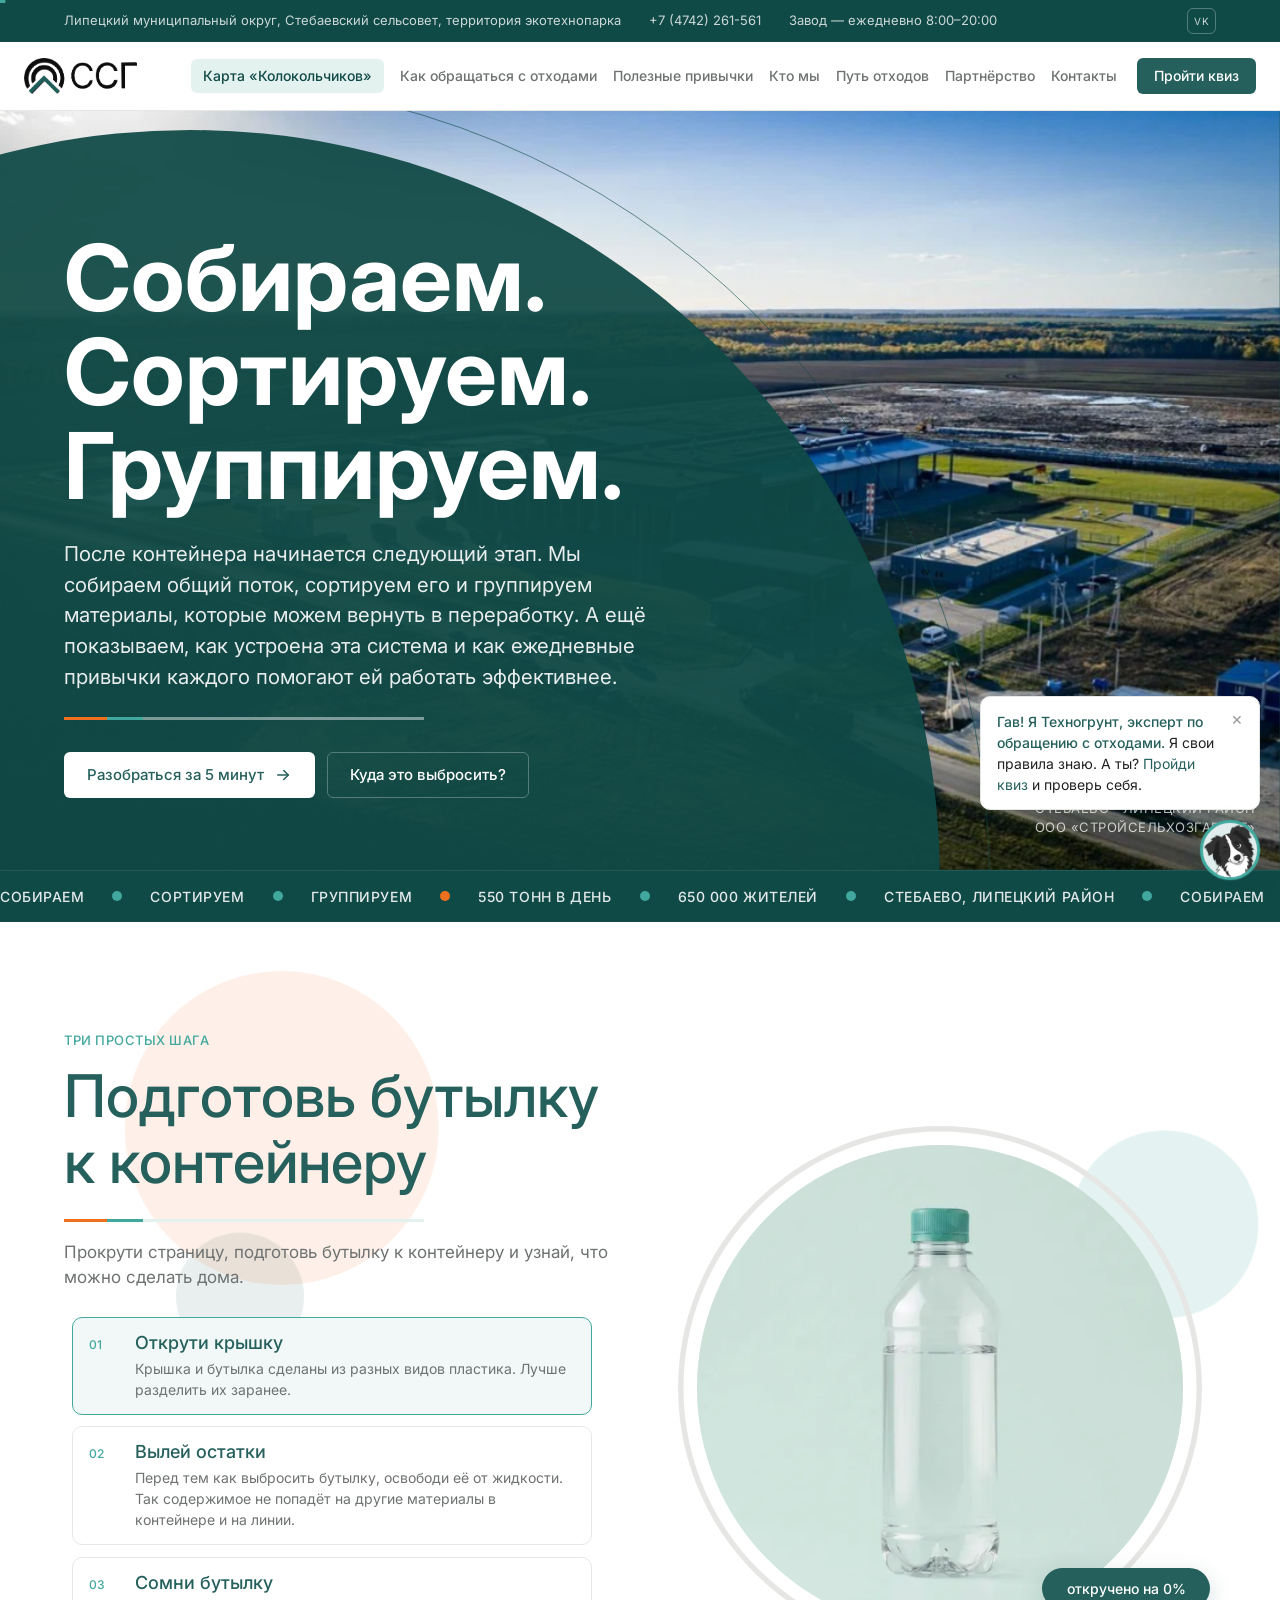
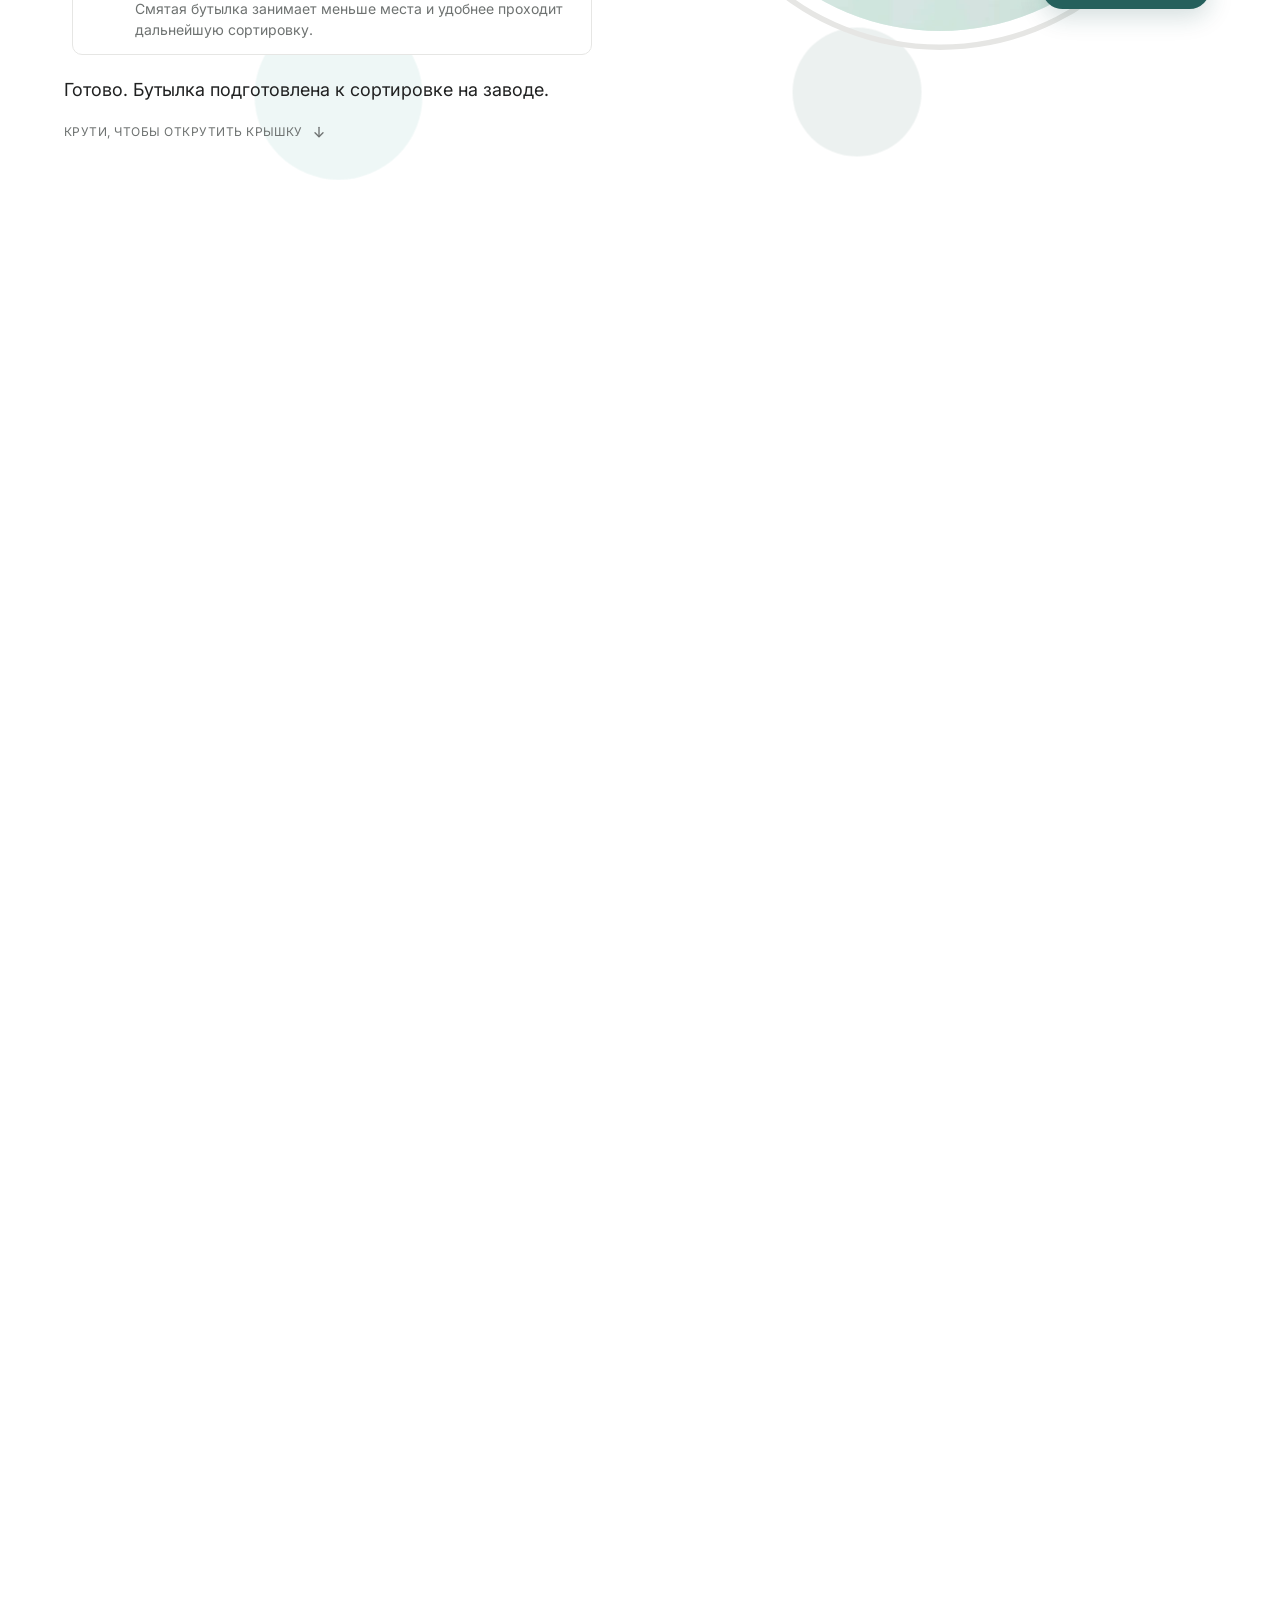
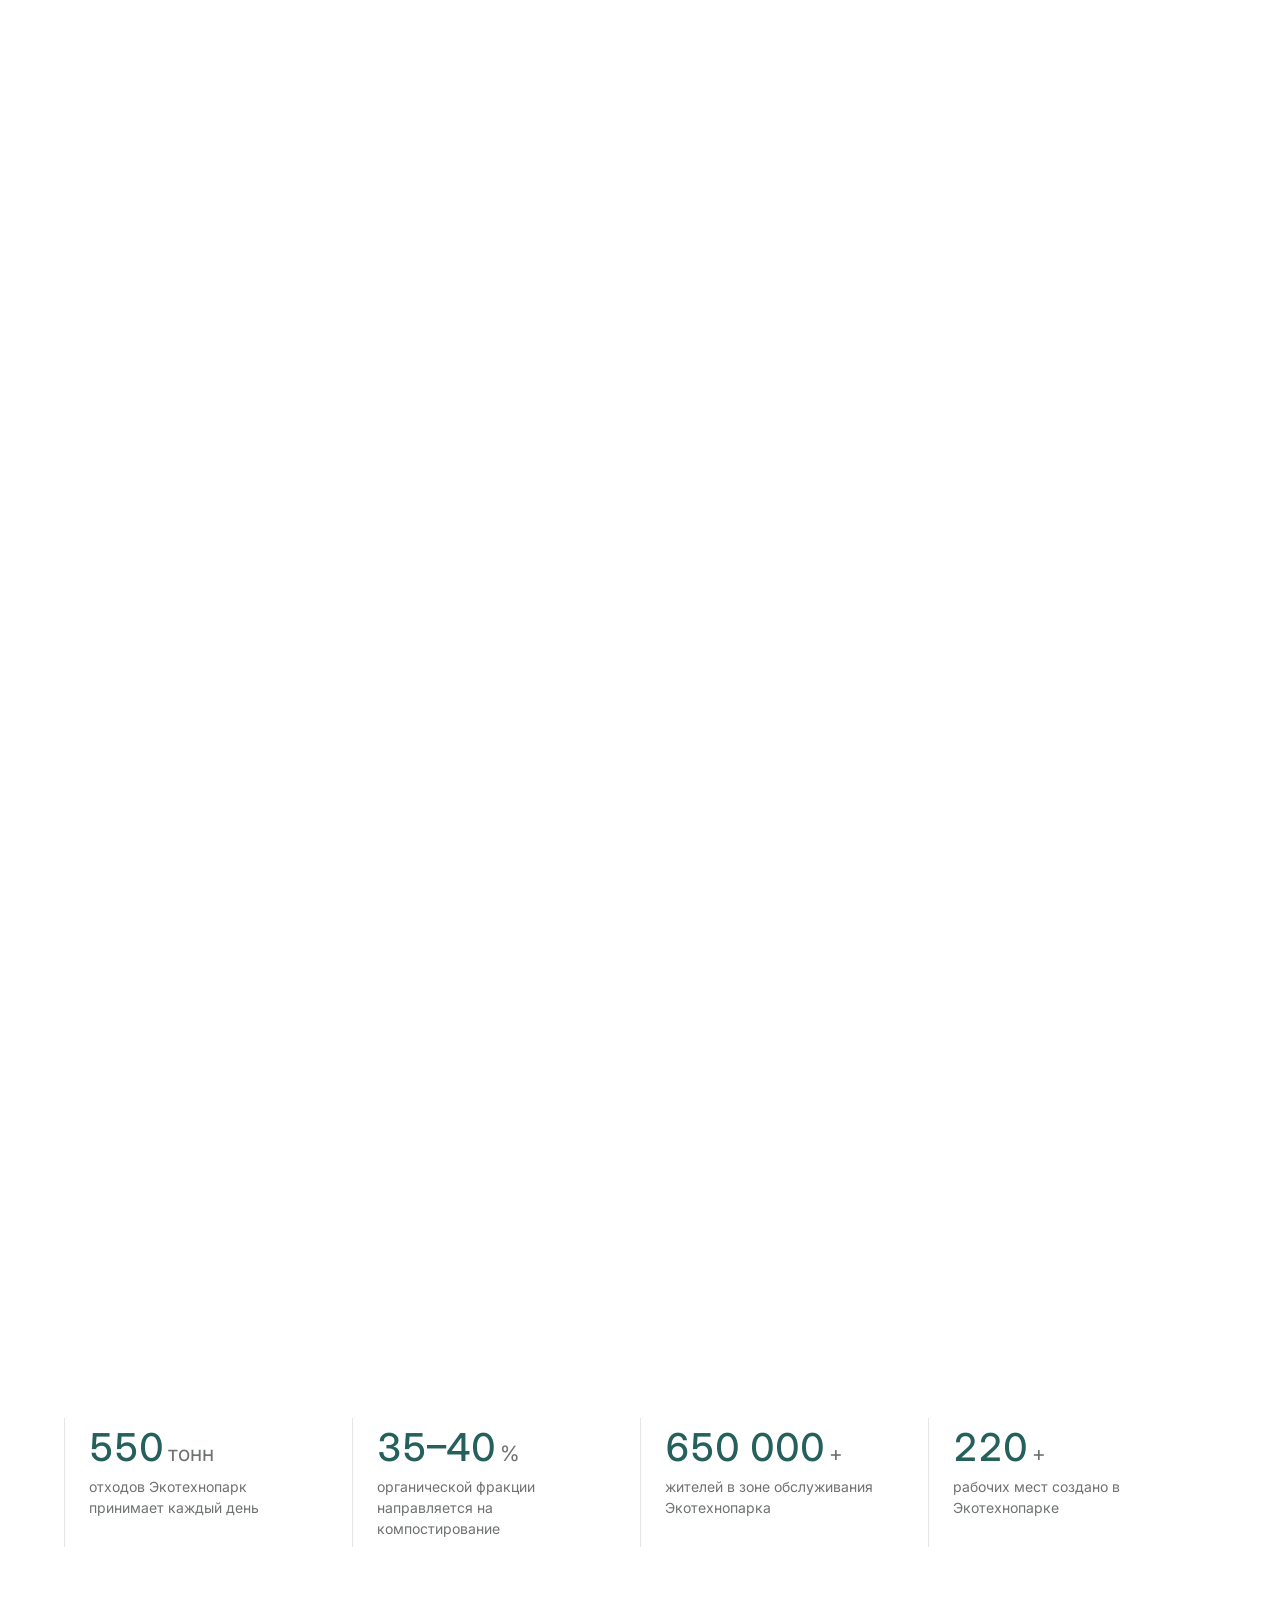
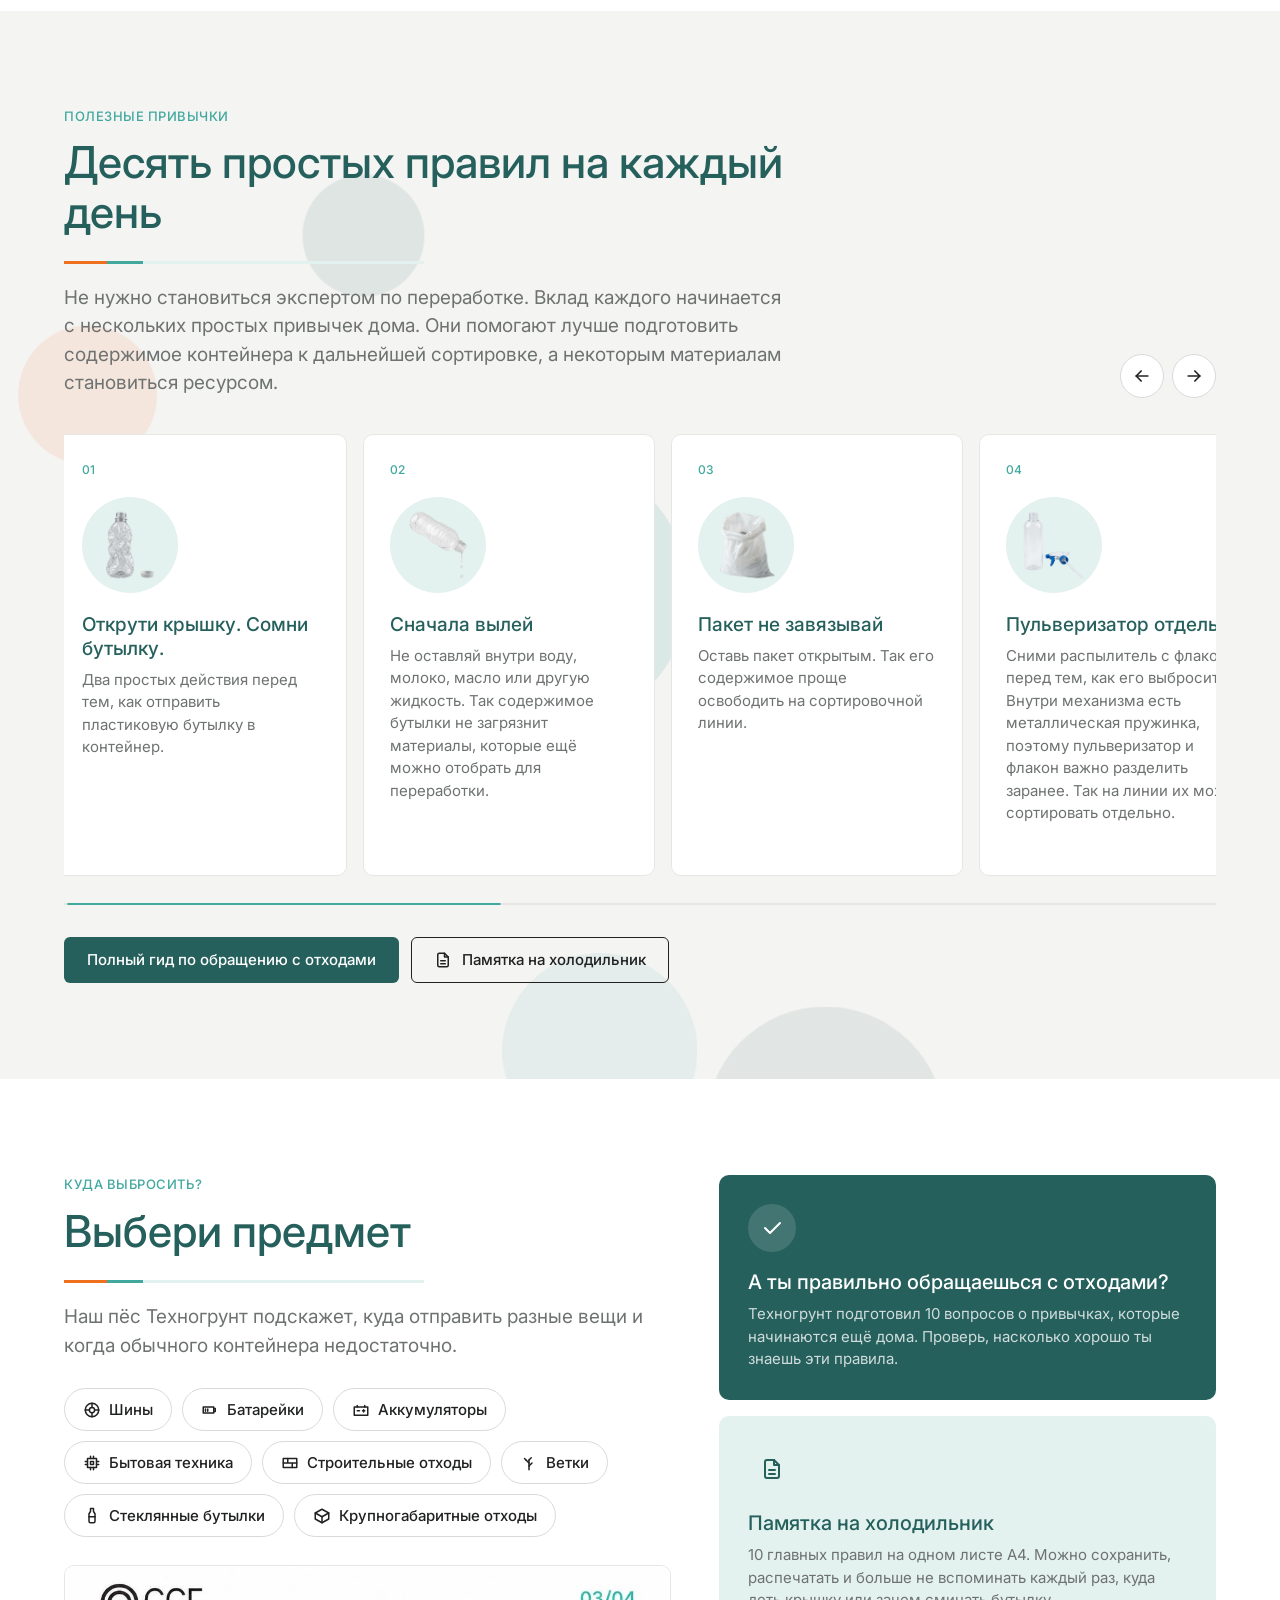
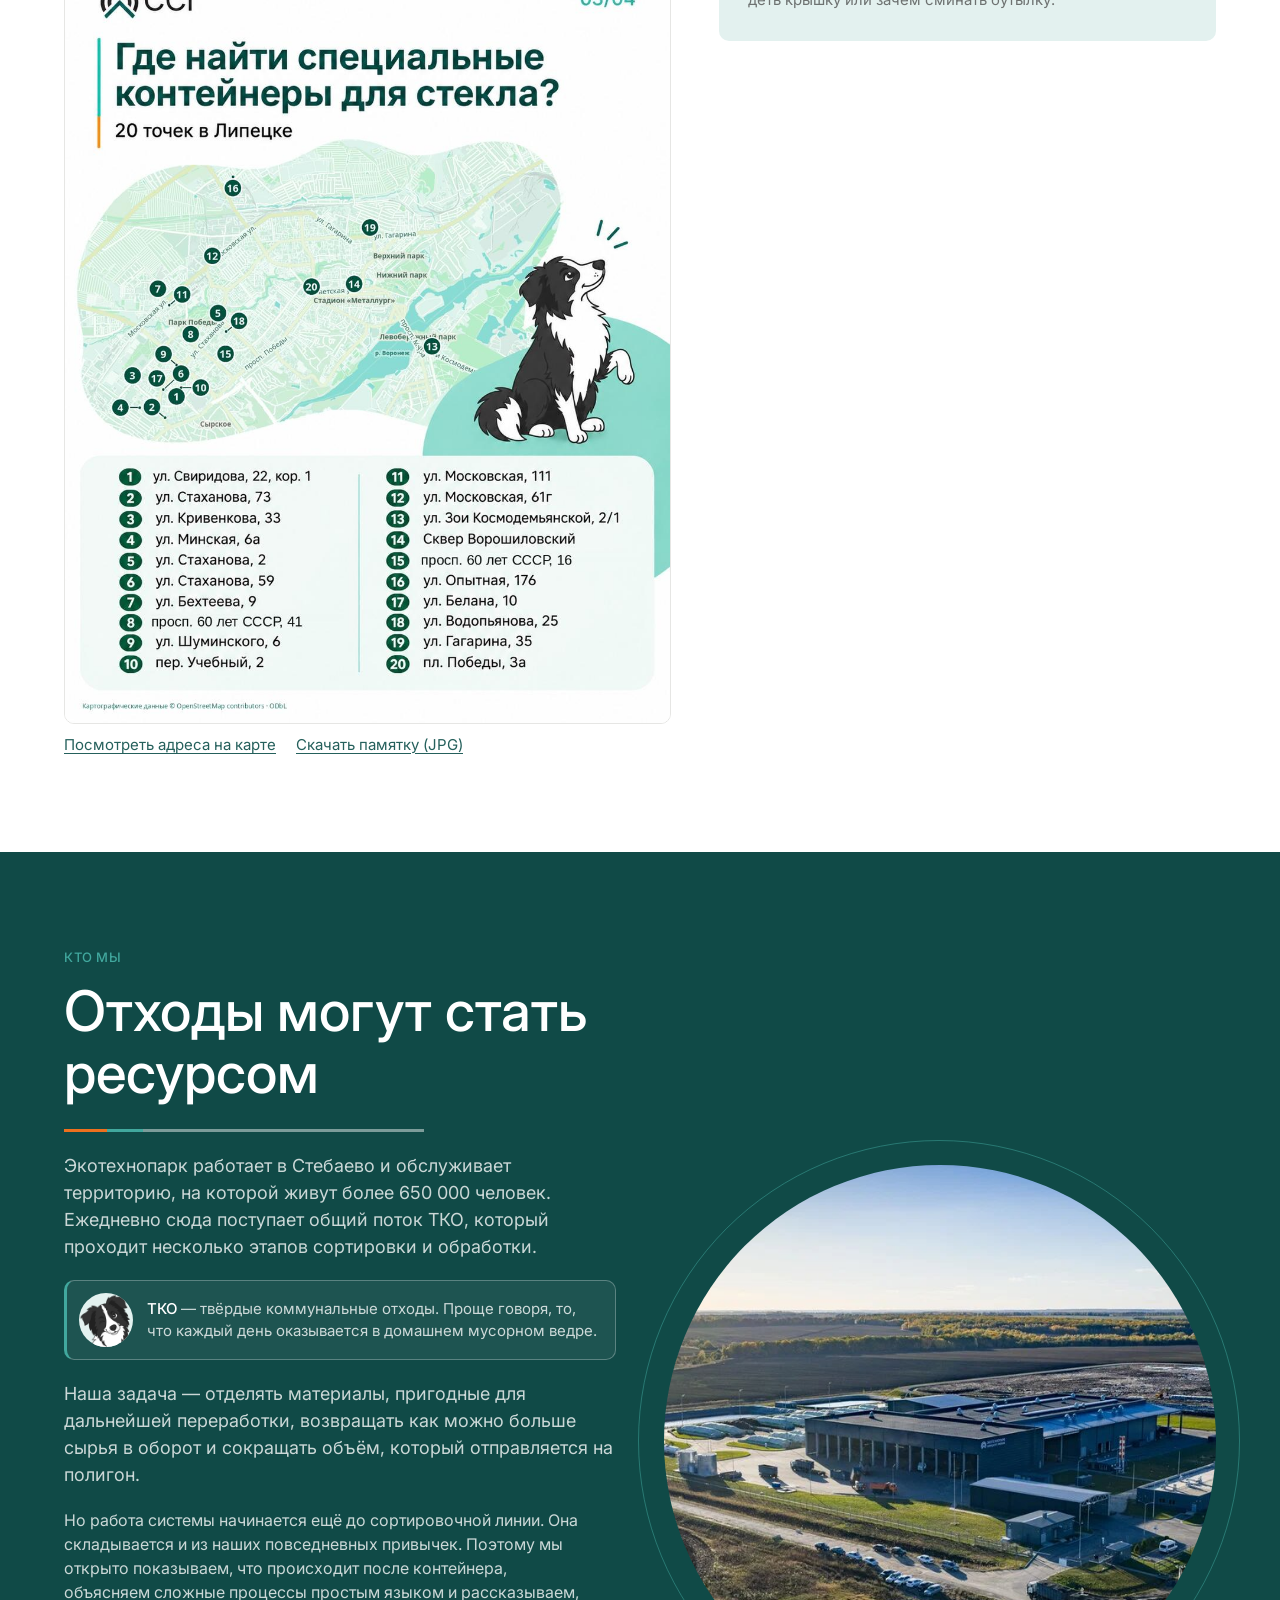
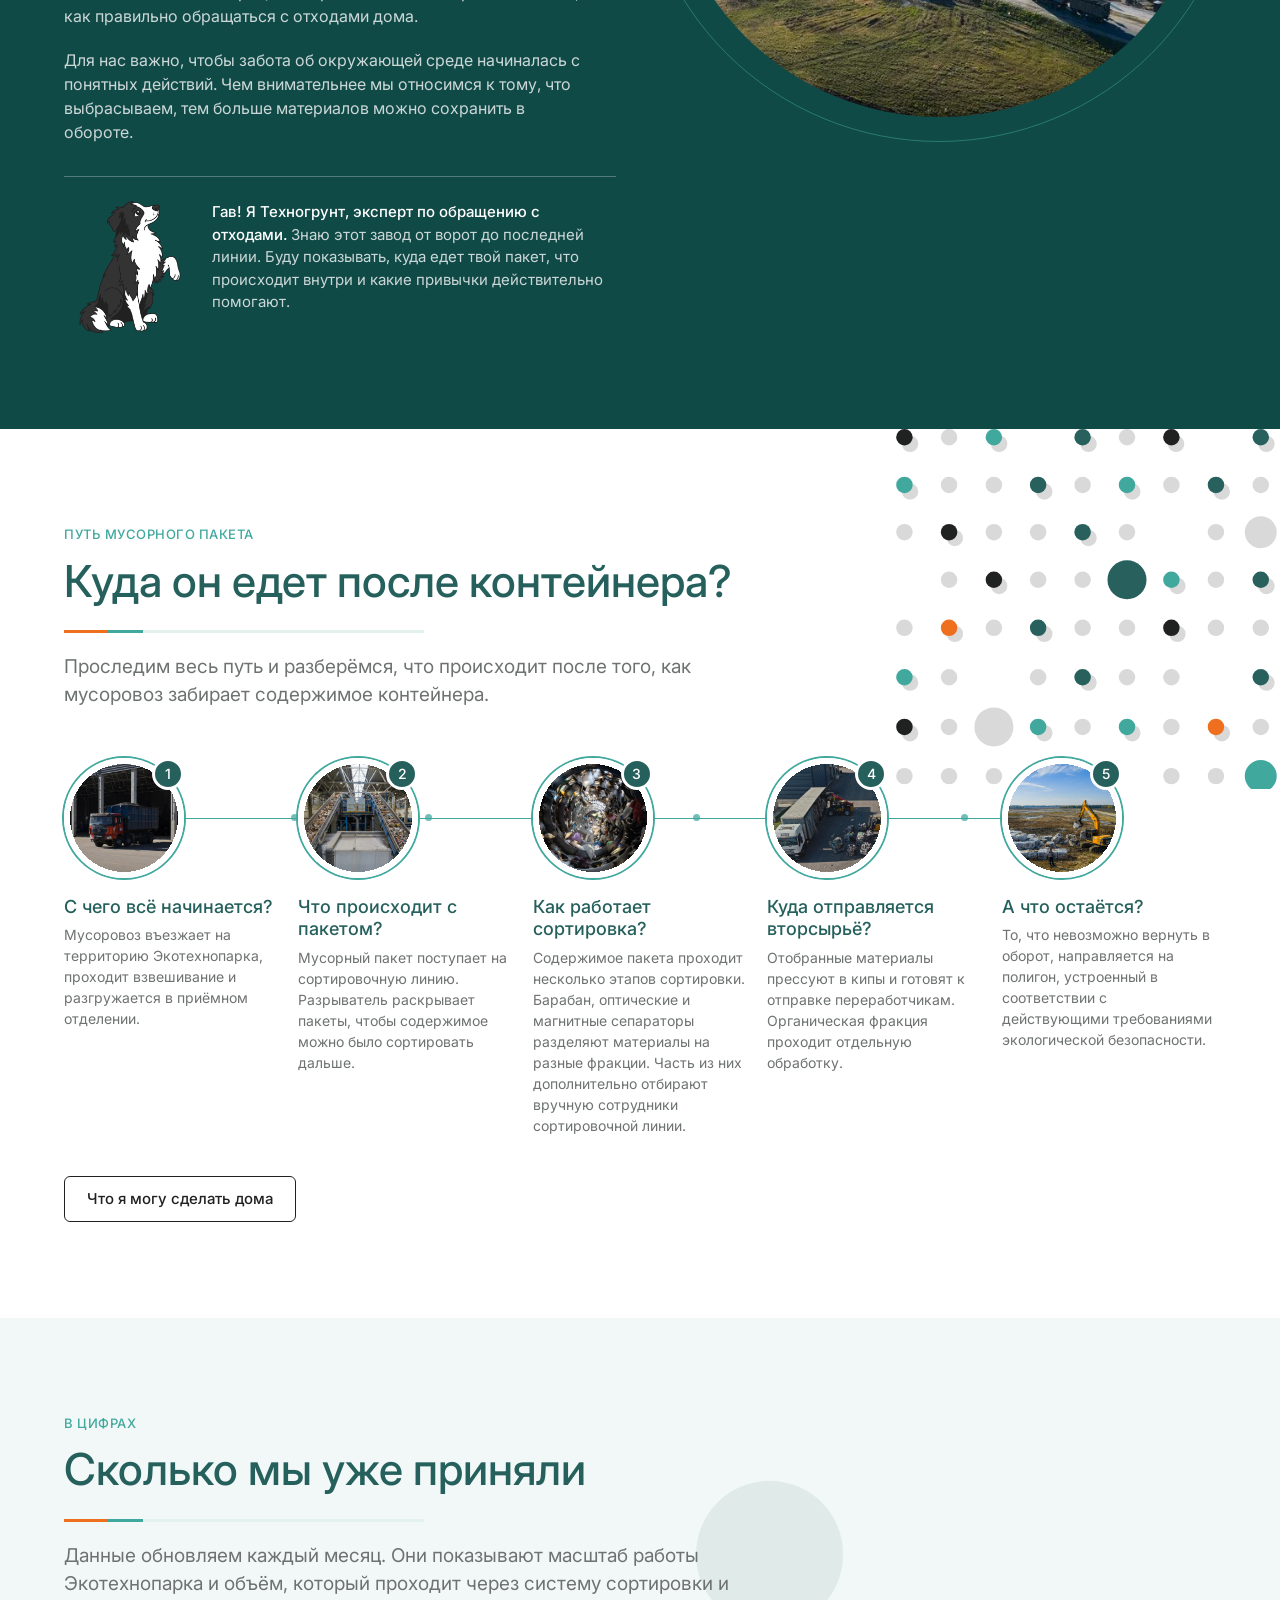
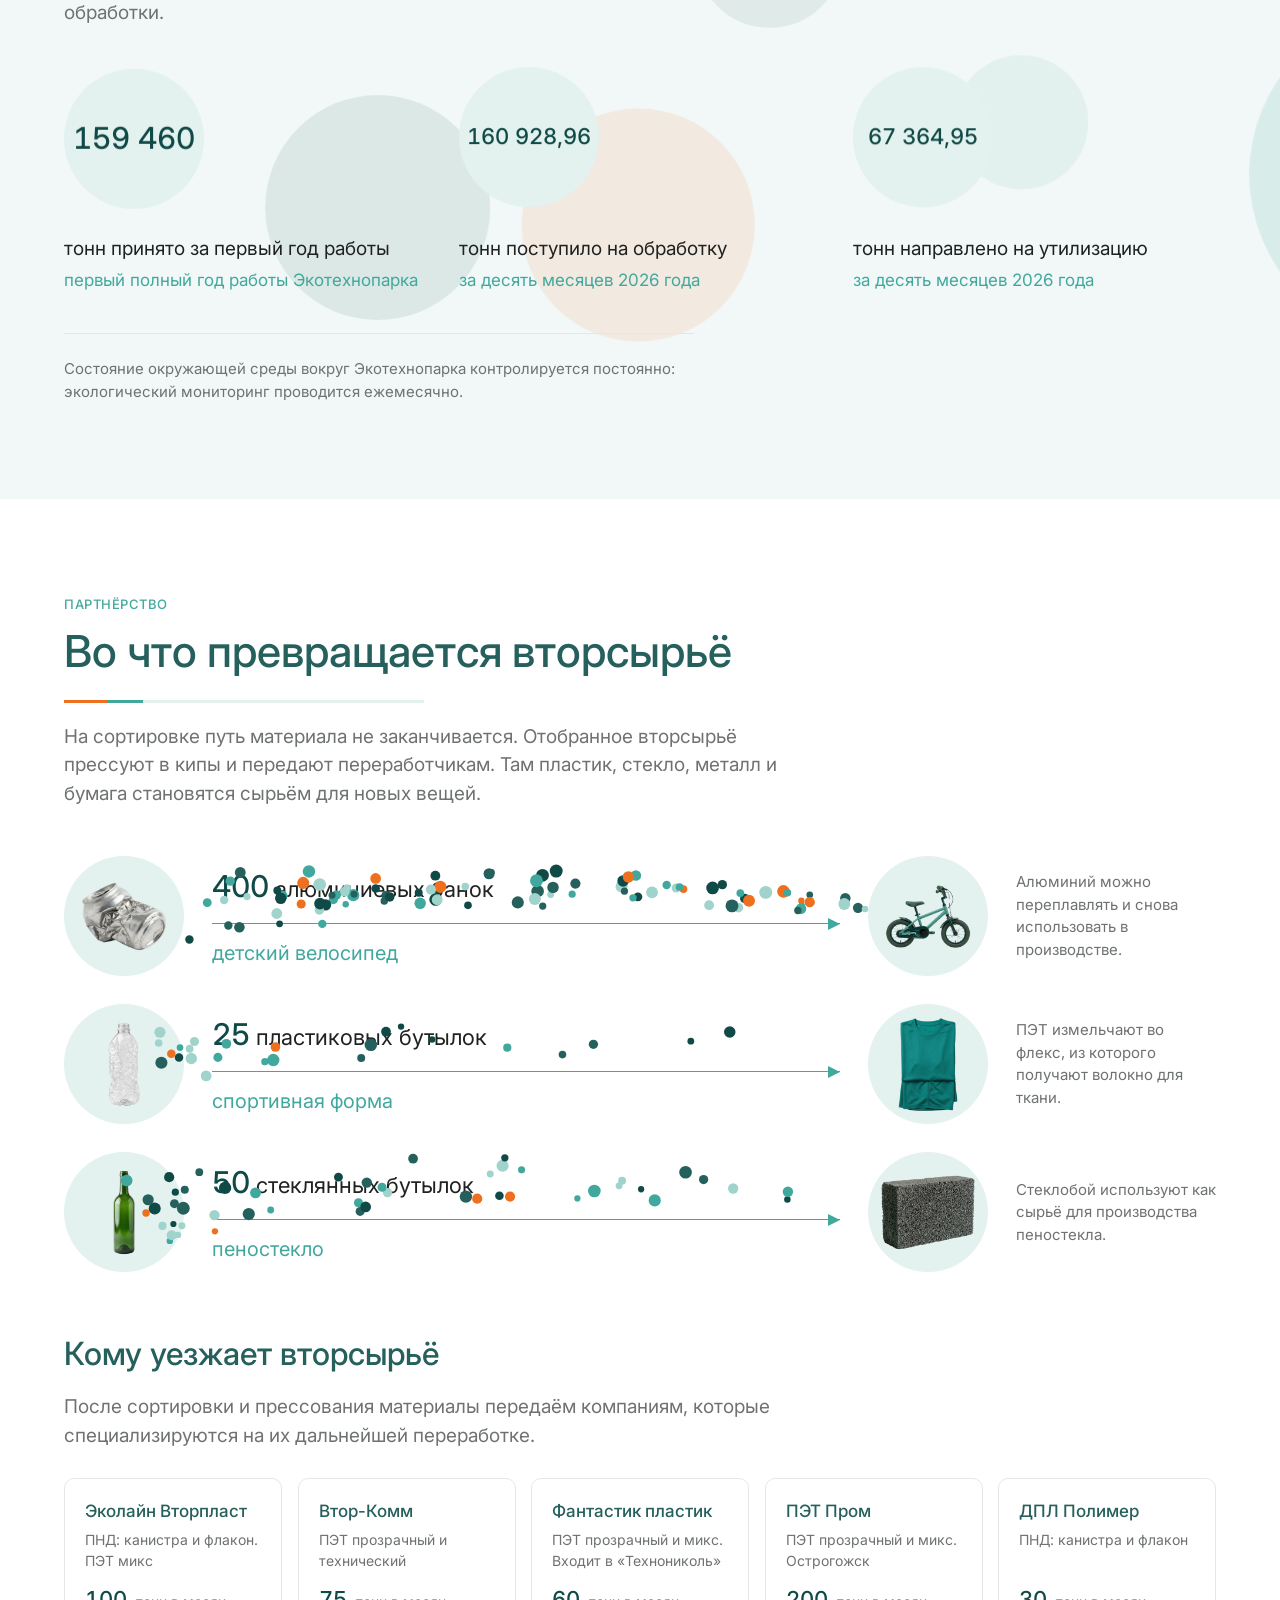
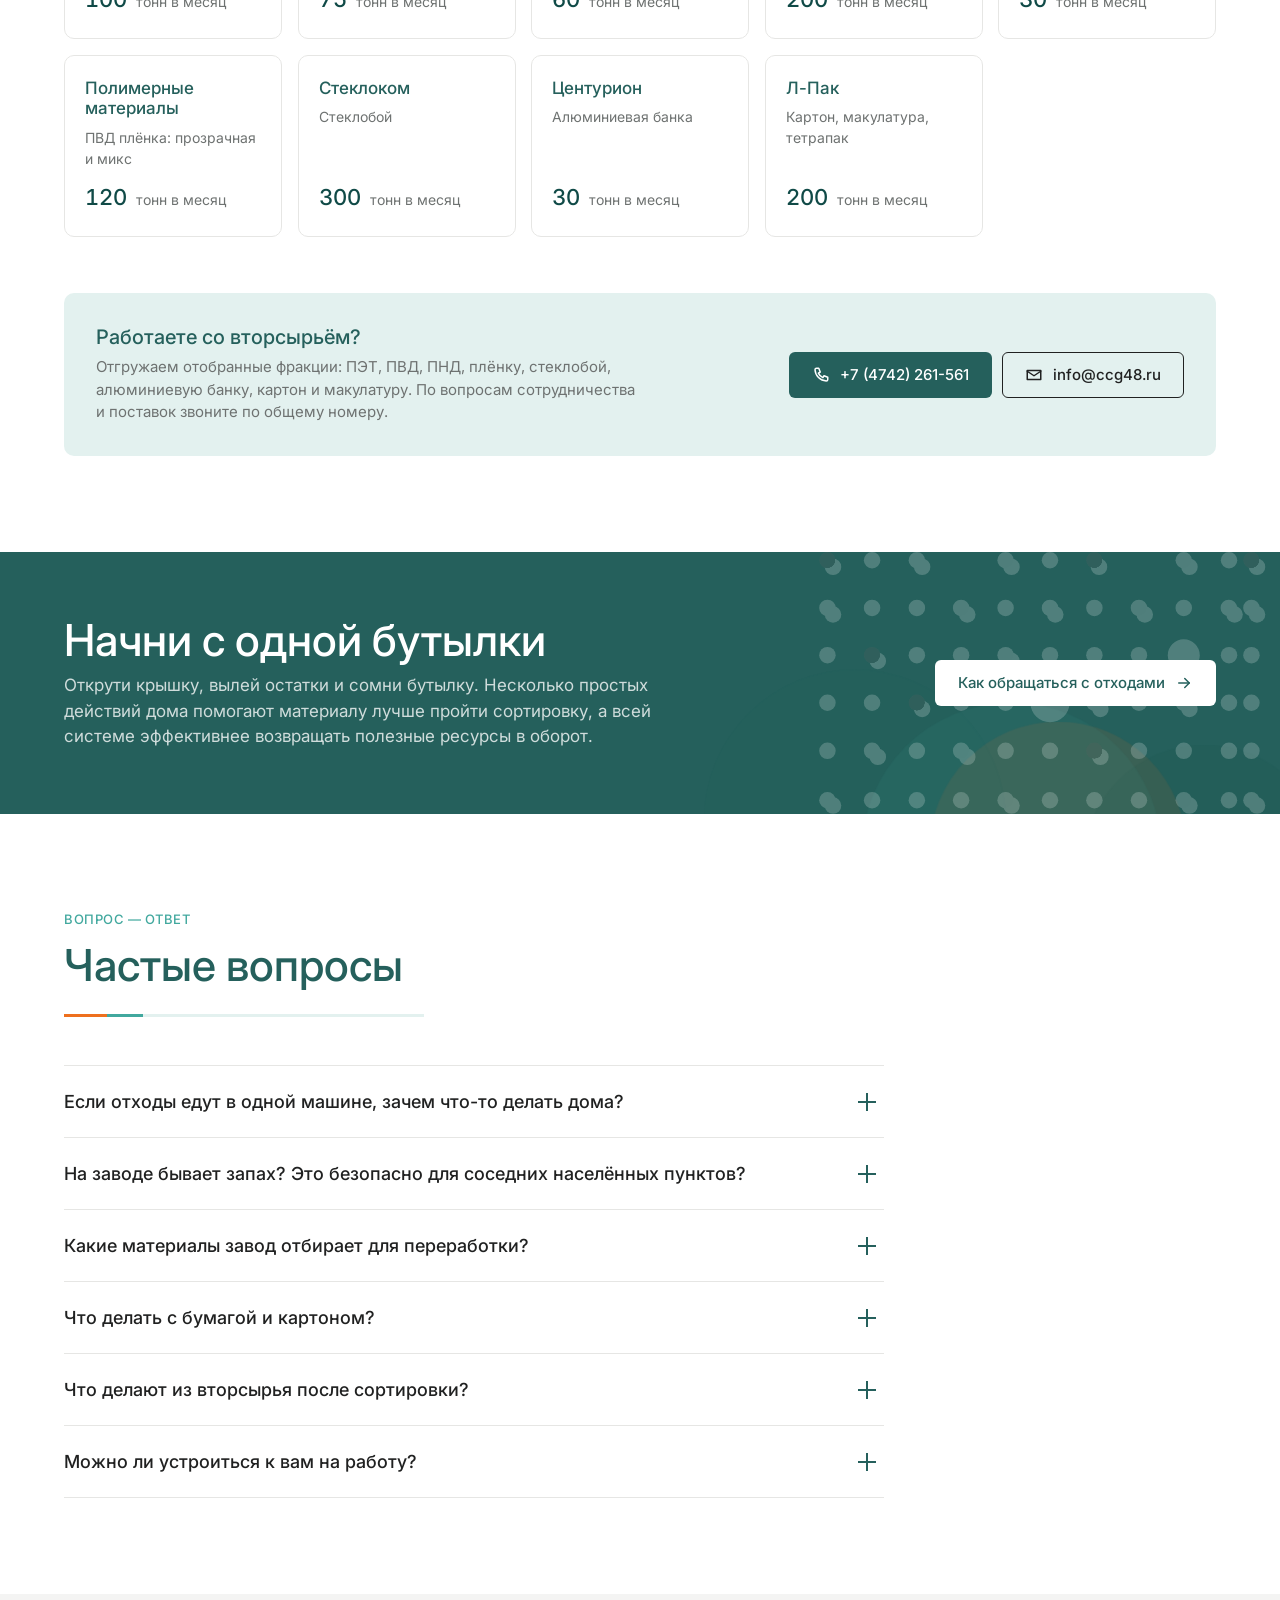
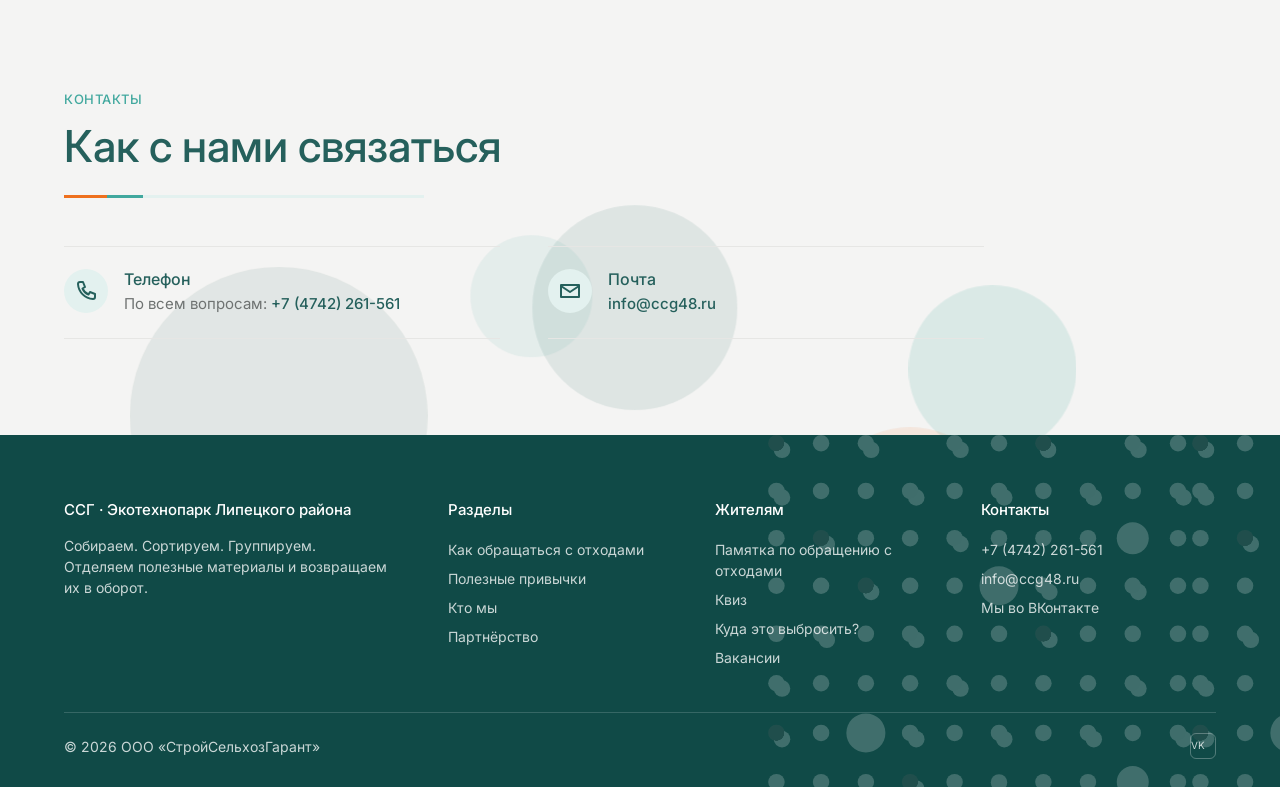
==== commit e21ad90e: "Show glass address poster inline and pin map in navigation" ====
--- a/index.html
+++ b/index.html
@@ -68,6 +68,7 @@
         <img src="assets/logo-short.png" alt="ССГ">
       </a>
       <nav class="nav" aria-label="Основная навигация">
+        <a class="map-nav" href="glass-map.html">Карта «Колокольчиков»</a>
         <a href="sorting.html">Как обращаться с отходами</a>
         <a href="#habits">Полезные привычки</a>
         <a href="#about">Кто мы</a>
@@ -216,10 +217,16 @@
               <dl class="chip-facts" id="chipFacts"></dl>
               <div class="glass-links" id="glassLinks" hidden>
                 <a href="glass-map.html">Открыть карту «Колокольчиков»</a>
-                <a href="assets/maps/glass-addresses.jpg" download>Скачать памятку с адресами (JPG)</a>
               </div>
             </div>
           </div>
+          <figure class="glass-memo">
+            <img src="assets/maps/glass-addresses.jpg" width="1024" height="1280" loading="lazy" alt="Памятка с картой и адресами 20 контейнеров для стекла в Липецке">
+            <figcaption>
+              <a href="glass-map.html">Посмотреть адреса на карте</a>
+              <a href="assets/maps/glass-addresses.jpg" download>Скачать памятку (JPG)</a>
+            </figcaption>
+          </figure>
         </div>
         <div class="interactive-side">
           <a class="card card-green reveal" href="sorting.html#quiz" style="--i:1">
--- a/style.css
+++ b/style.css
@@ -93,11 +93,13 @@
 
 /* ---------- Шапка ---------- */
 .header { background: var(--white); border-bottom: 1px solid var(--grey-200); position: sticky; top: 0; z-index: 50; }
-.header .container { display: flex; align-items: center; gap: 28px; height: 68px; }
+.header .container { display: flex; align-items: center; gap: 20px; height: 68px; max-width: 1380px; }
 .logo { display: flex; align-items: center; flex: none; }
 .logo img { height: 36px; }
-.nav { display: flex; gap: 24px; margin-left: auto; }
-.nav a { color: var(--ink-600); font-size: 15px; font-weight: 500; padding: 22px 0; border-bottom: 2px solid transparent; }
+.nav { display: flex; align-items: center; gap: 16px; margin-left: auto; }
+.nav a { color: var(--ink-600); font-size: 14px; font-weight: 500; padding: 12px 0; white-space: nowrap; border-bottom: 2px solid transparent; }
+.nav a.map-nav { color: var(--green-900); background: var(--teal-100); border-radius: var(--radius-ctl); border: 0; padding: 8px 12px; font-size: 14px; line-height: 1.25; text-align: center; }
+.nav a.map-nav:hover { background: var(--green-100); }
 .nav a:hover { color: var(--green-700); }
 .nav a.active { color: var(--green-700); border-bottom-color: var(--teal-500); }
 .header .btn { flex: none; }
@@ -239,6 +241,7 @@
 .chip:hover { border-color: var(--green-700); color: var(--green-700); }
 .chip.active { background: var(--green-700); border-color: var(--green-700); color: var(--white); }
 .chip-answer { margin-top: 24px; display: grid; grid-template-columns: 4px 1fr; gap: 24px; padding: 4px 0; opacity: 0; transform: translateY(6px); transition: opacity var(--dur-base) var(--ease-out), transform var(--dur-base) var(--ease-out); }
+.chip-answer:not(.show) { display: none; }
 .chip-answer.show { opacity: 1; transform: none; }
 .chip-answer::before { content: ""; background: linear-gradient(to bottom, var(--teal-500) 0 72%, var(--orange-500) 72% 100%); }
 .chip-answer h3 { font-size: 24px; margin-bottom: 10px; }
@@ -436,6 +439,17 @@
 /* ============================================================
    Адаптив
    ============================================================ */
+@media (max-width: 1279px) {
+  .nav a:not(.map-nav), .nav .nav-ink, .header .btn-nav { display: none; }
+  .burger { display: block; flex: none; margin-left: 0; }
+  .header .container { gap: 12px; }
+  .nav .map-nav { display: grid; align-content: center; min-height: 44px; white-space: normal; }
+}
+
+@media (max-width: 360px) {
+  .header .container { padding-inline: 8px; gap: 6px; }
+}
+
 @media (max-width: 1080px) {
   .why-grid { grid-template-columns: 320px 1fr; gap: 40px; }
   .quiz-layout { grid-template-columns: 1fr 300px; gap: 32px; }
@@ -444,8 +458,6 @@
 
 @media (max-width: 900px) {
   :root { --section: 72px; }
-  .nav, .header .btn-nav { display: none; }
-  .burger { display: block; }
   .topbar .topbar-left span:not(.keep) { display: none; }
   .stats { grid-template-columns: repeat(2, 1fr); row-gap: 28px; }
   .grid-2, .grid-3, .rules, .fractions, .figures, .mistakes { grid-template-columns: 1fr; }
@@ -608,7 +620,10 @@
 /* ---------- Ответ в «Куда это выбросить?»: куда / как подготовить / важно ---------- */
 .chip-facts { display: grid; grid-template-columns: auto 1fr; gap: 6px 14px; max-width: 62ch; }
 .glass-links:not([hidden]) { display: grid; justify-items: start; gap: 8px; margin-top: 16px; }
-.glass-links a { color: var(--green-700); text-decoration: underline; text-underline-offset: 3px; }
+.glass-memo { margin: 28px 0 0; }
+.glass-memo img { width: 100%; height: auto; border: 1px solid var(--grey-200); border-radius: var(--radius-card); }
+.glass-memo figcaption { display: flex; flex-wrap: wrap; gap: 8px 20px; margin-top: 10px; font-size: 15px; }
+.glass-memo a, .glass-links a { color: var(--green-700); text-decoration: underline; text-underline-offset: 3px; }
 .chip-facts dt { font-size: 12px; font-weight: 500; letter-spacing: var(--tracking-caps); text-transform: uppercase; color: var(--teal-500); padding-top: 3px; white-space: nowrap; }
 .chip-facts dd { margin: 0; color: var(--ink-600); }
 @media (max-width: 600px) {
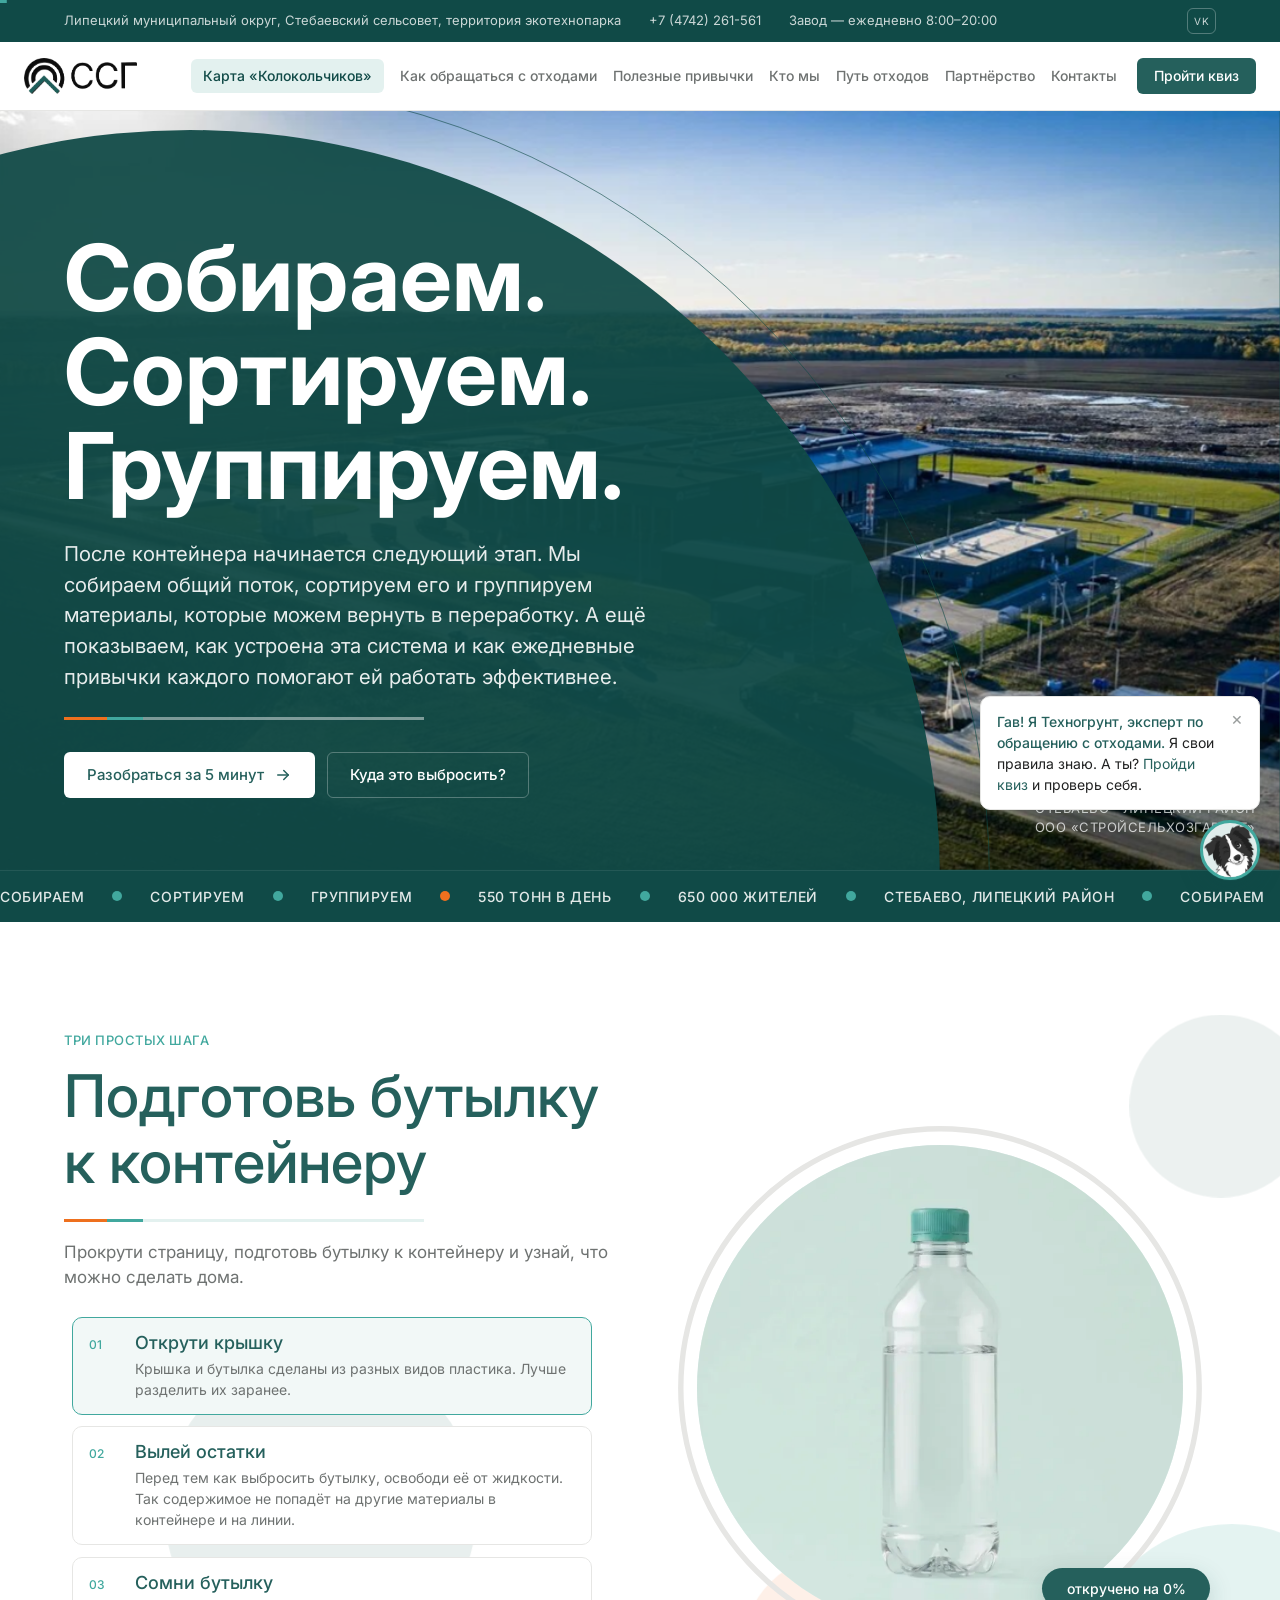
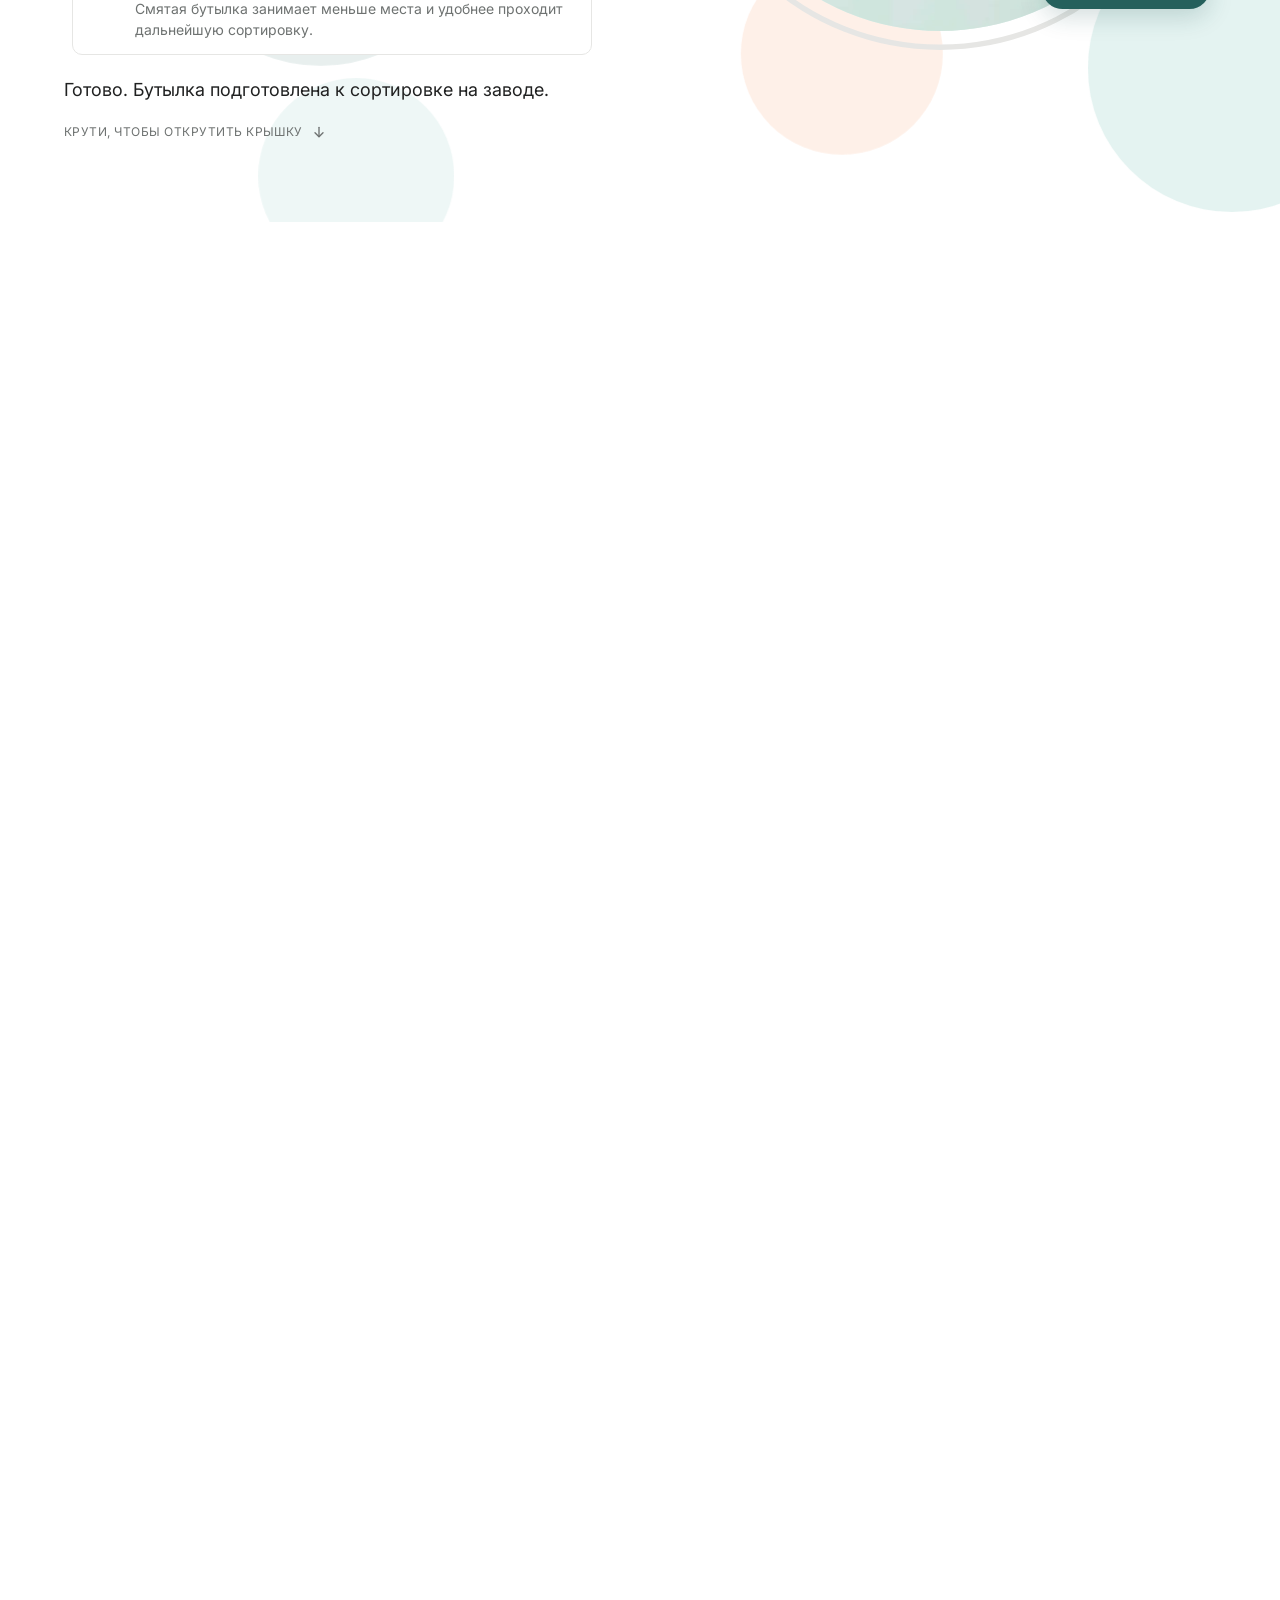
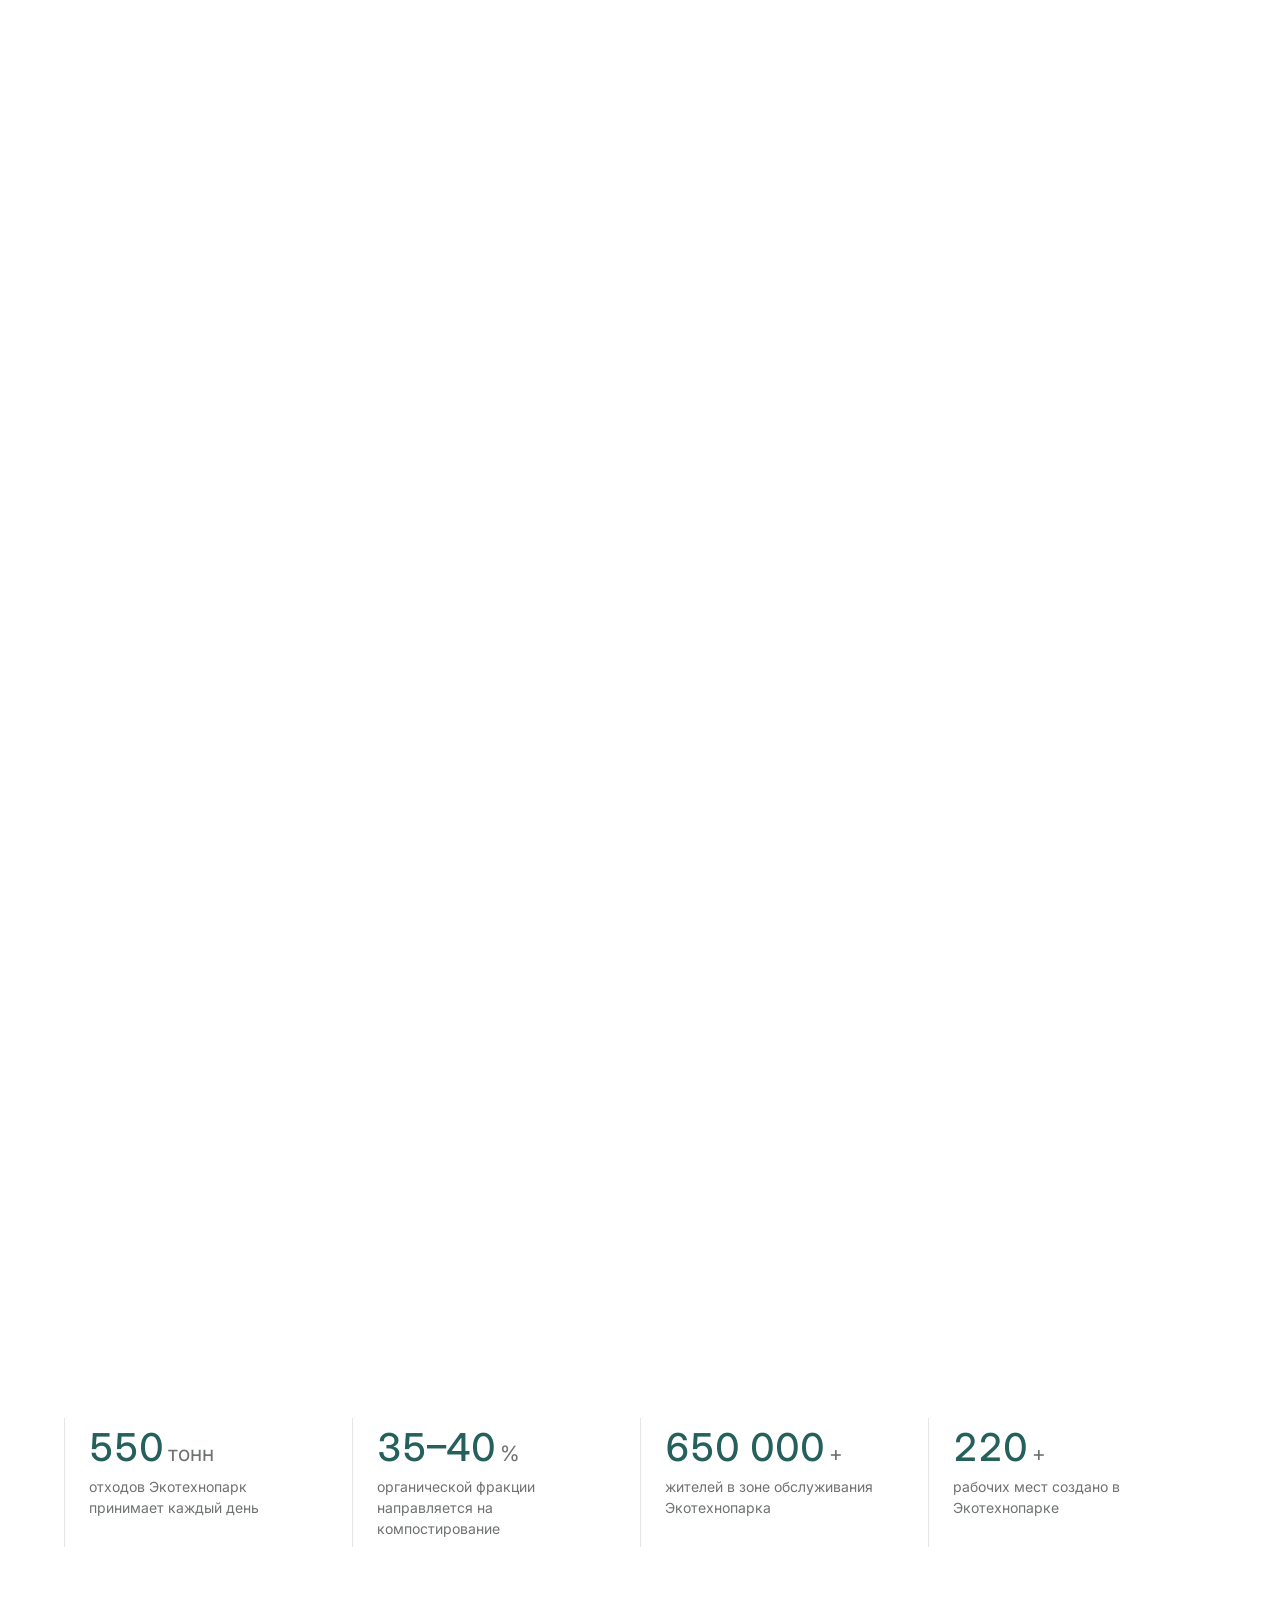
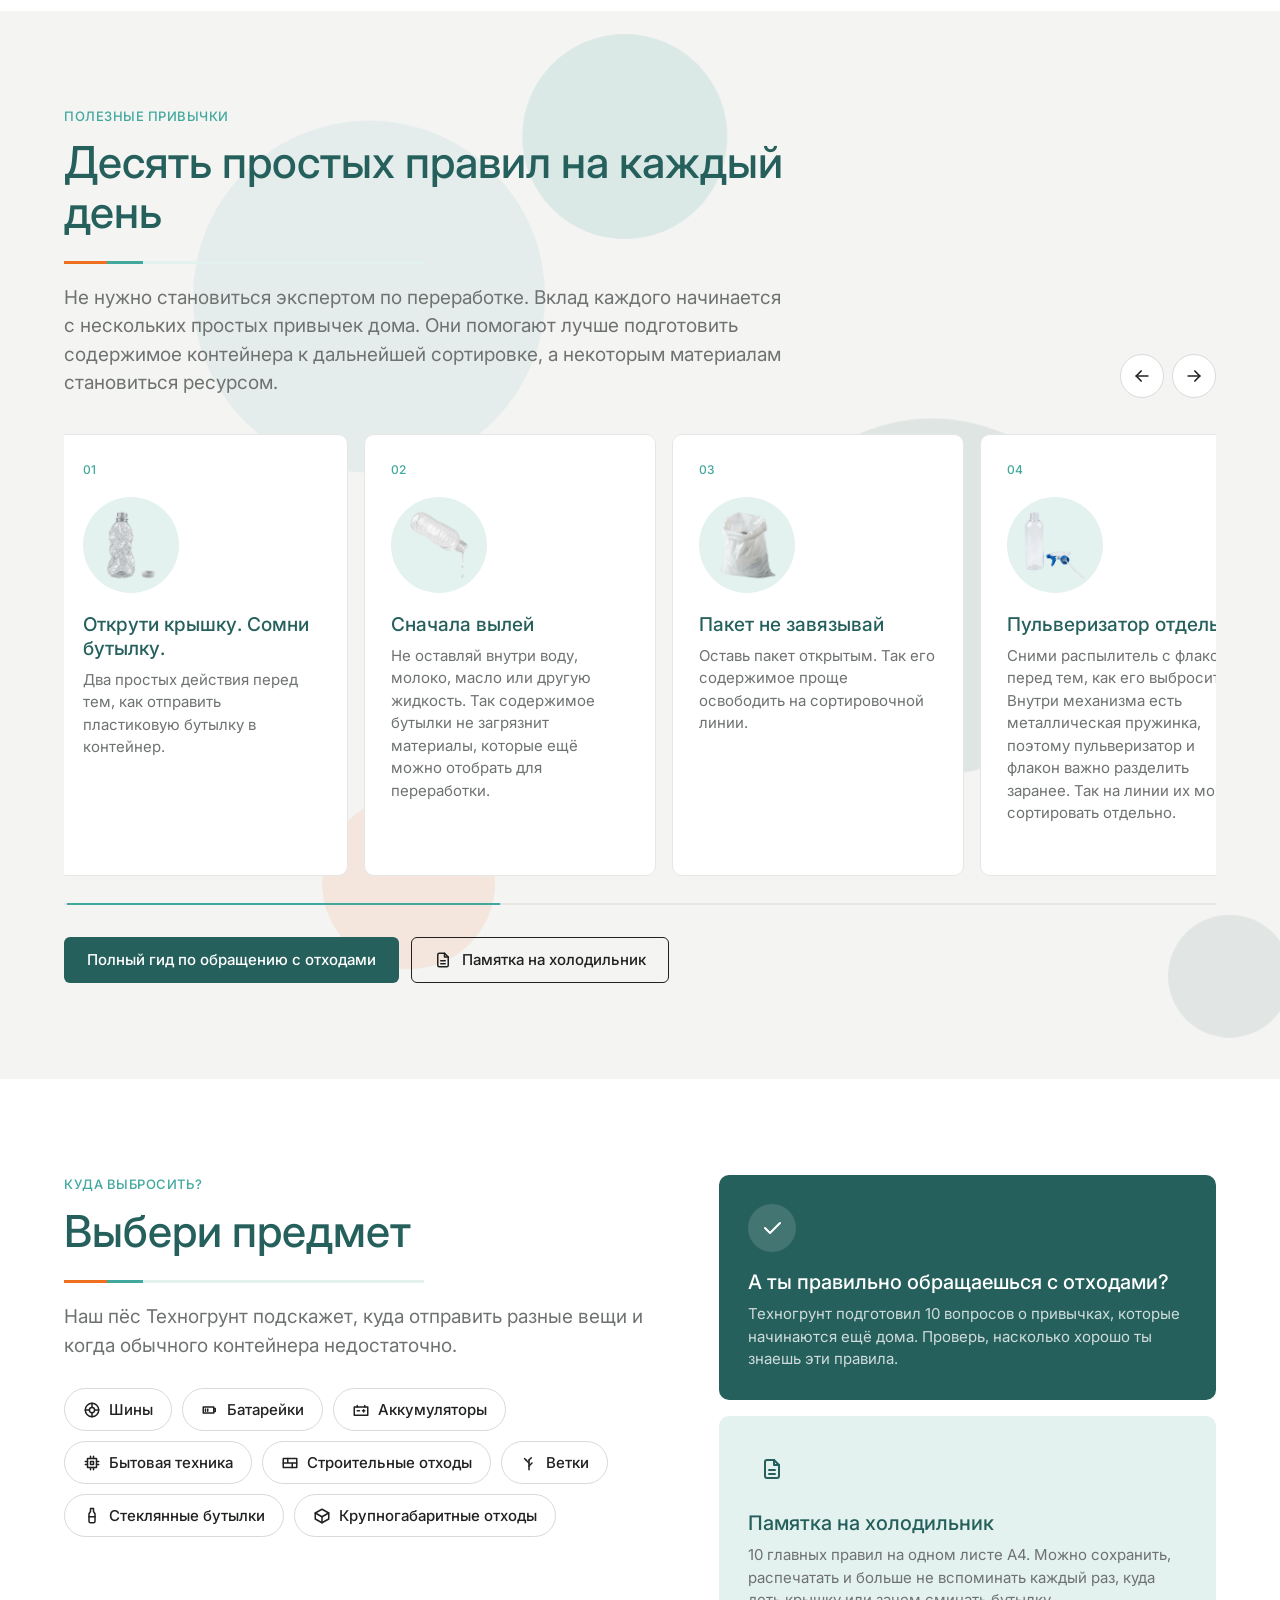
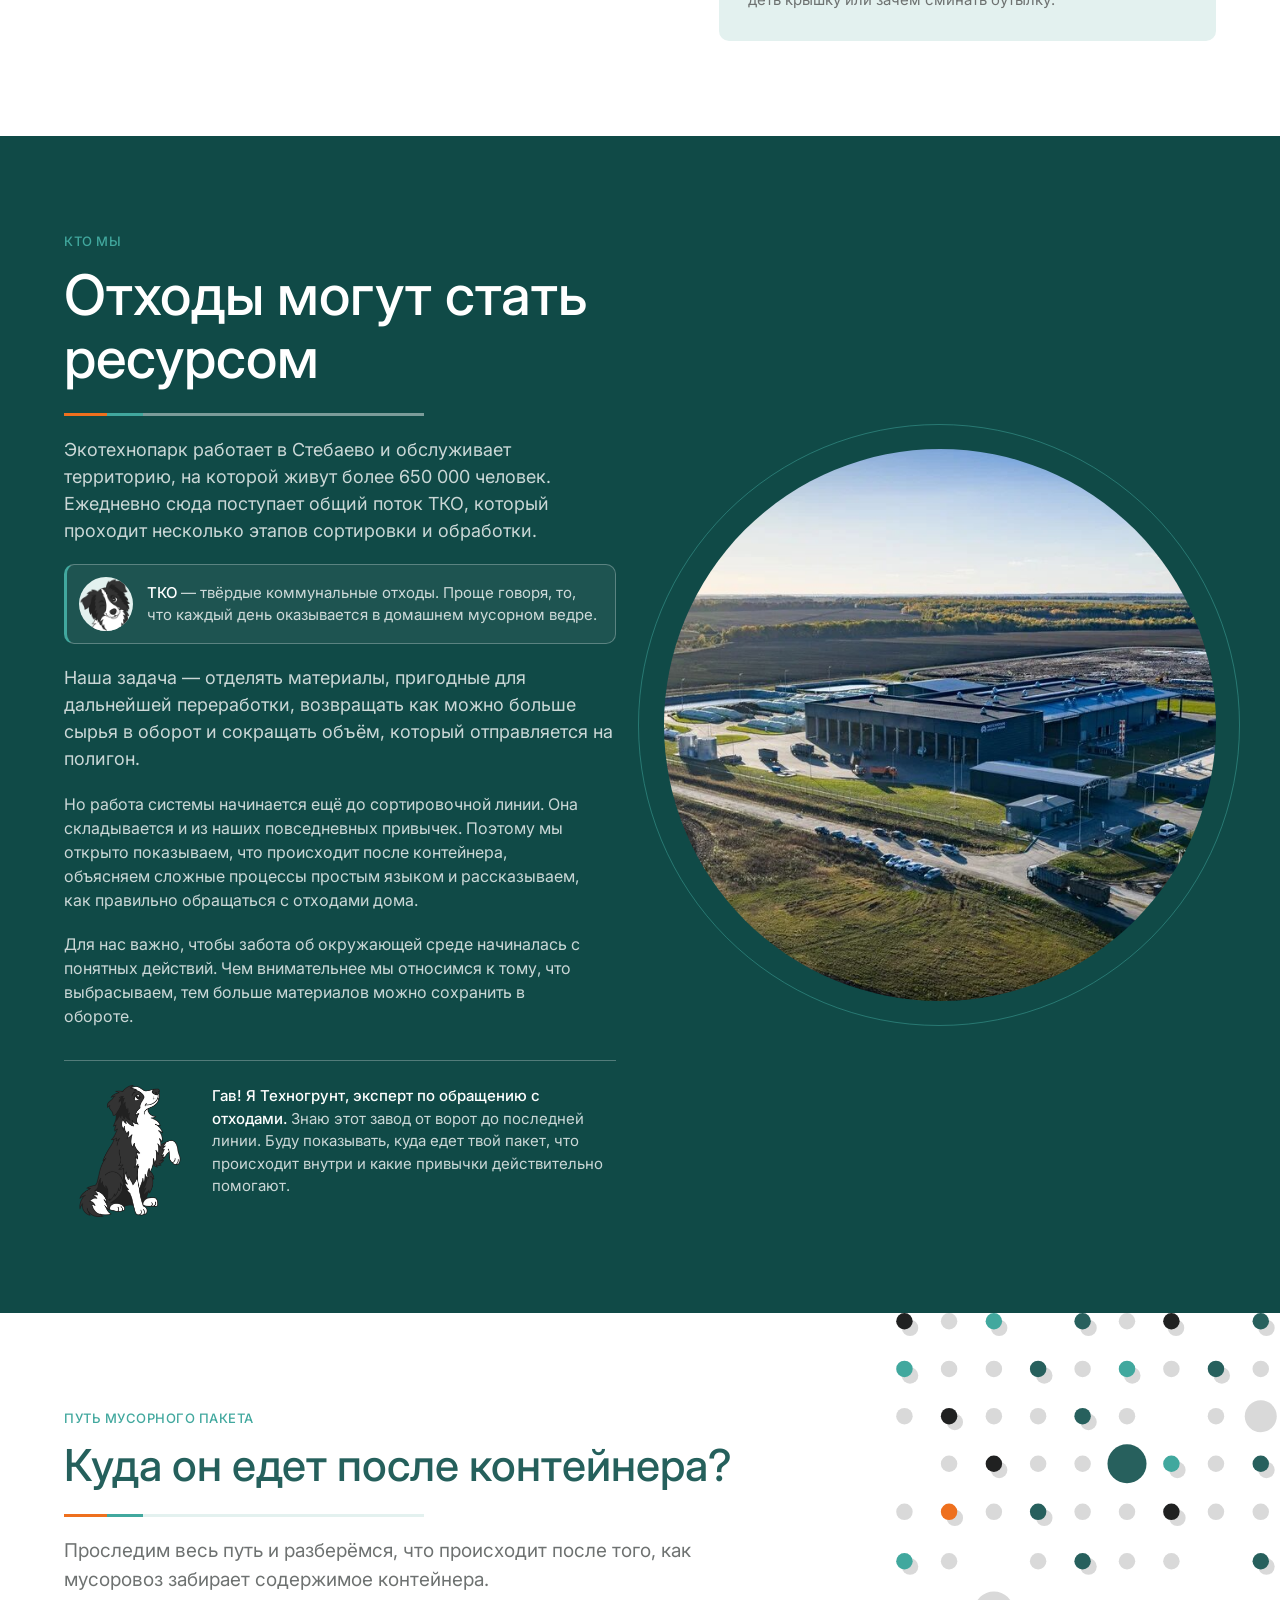
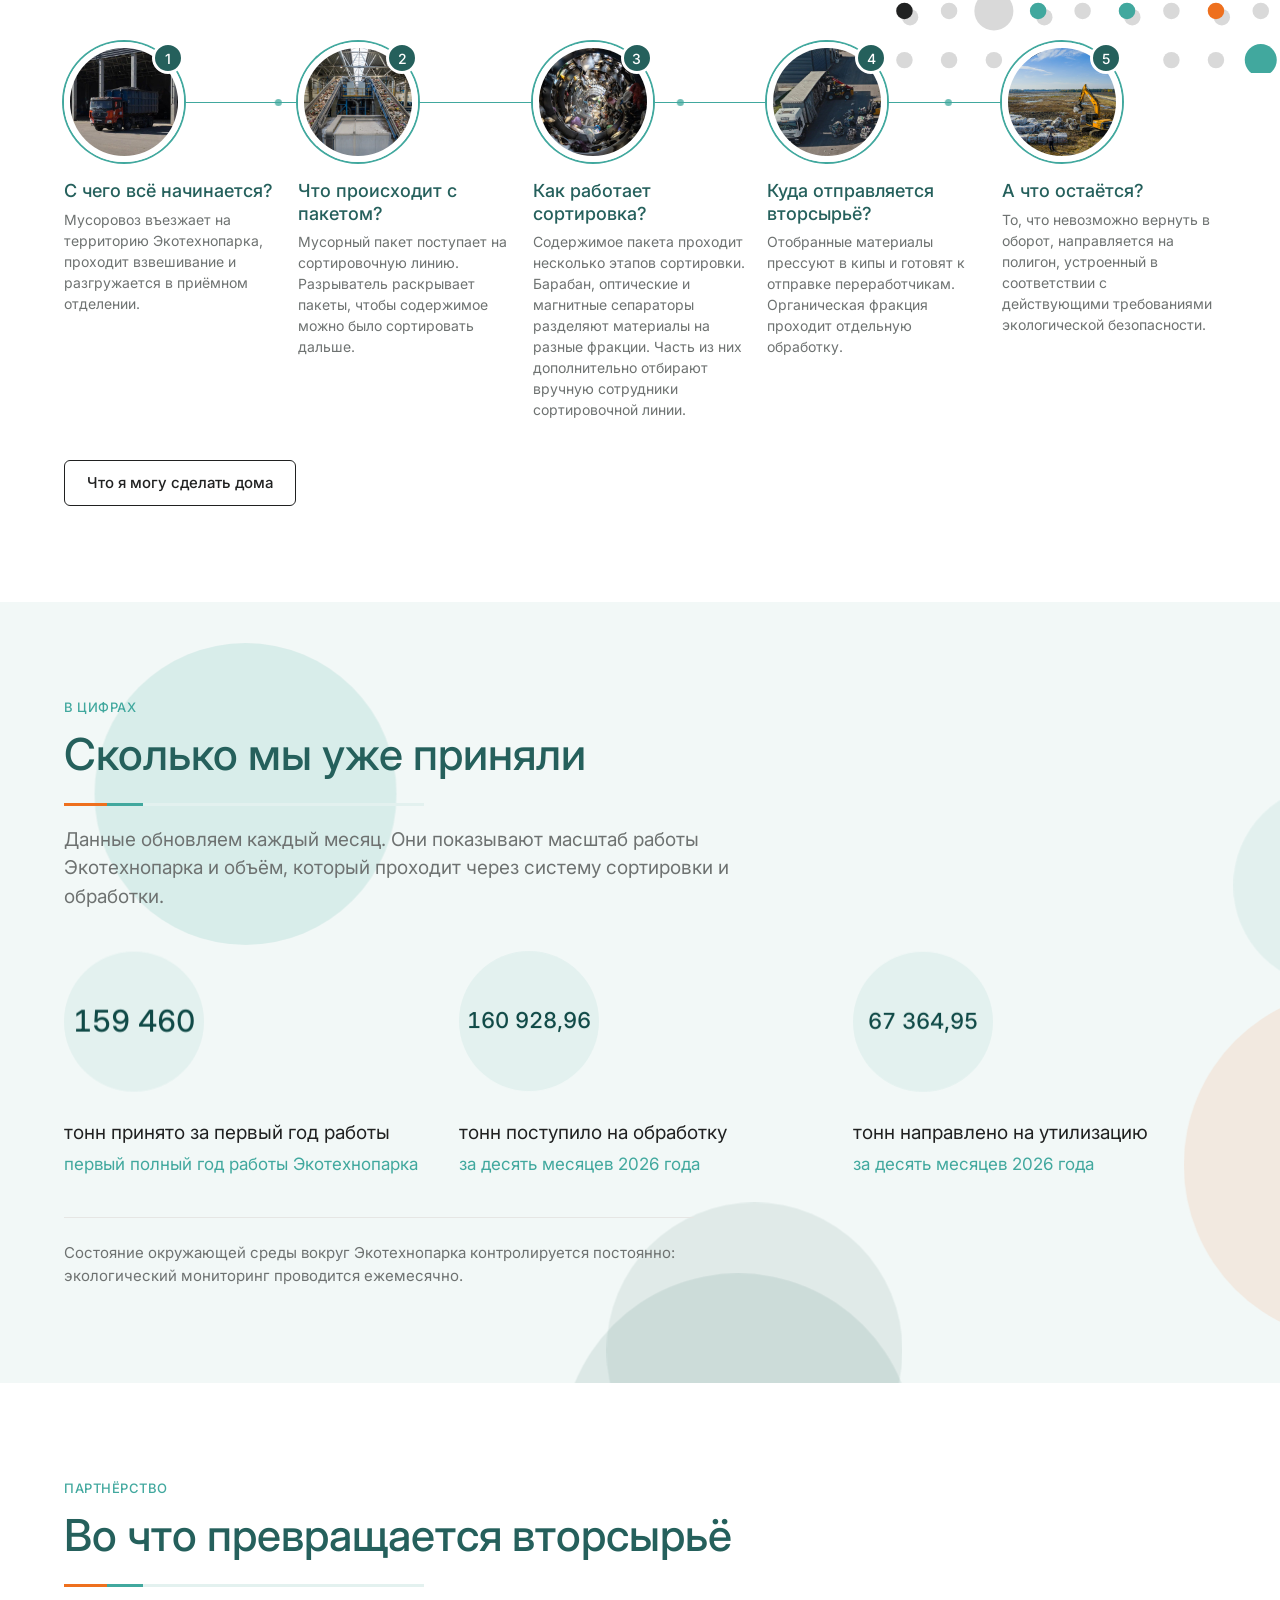
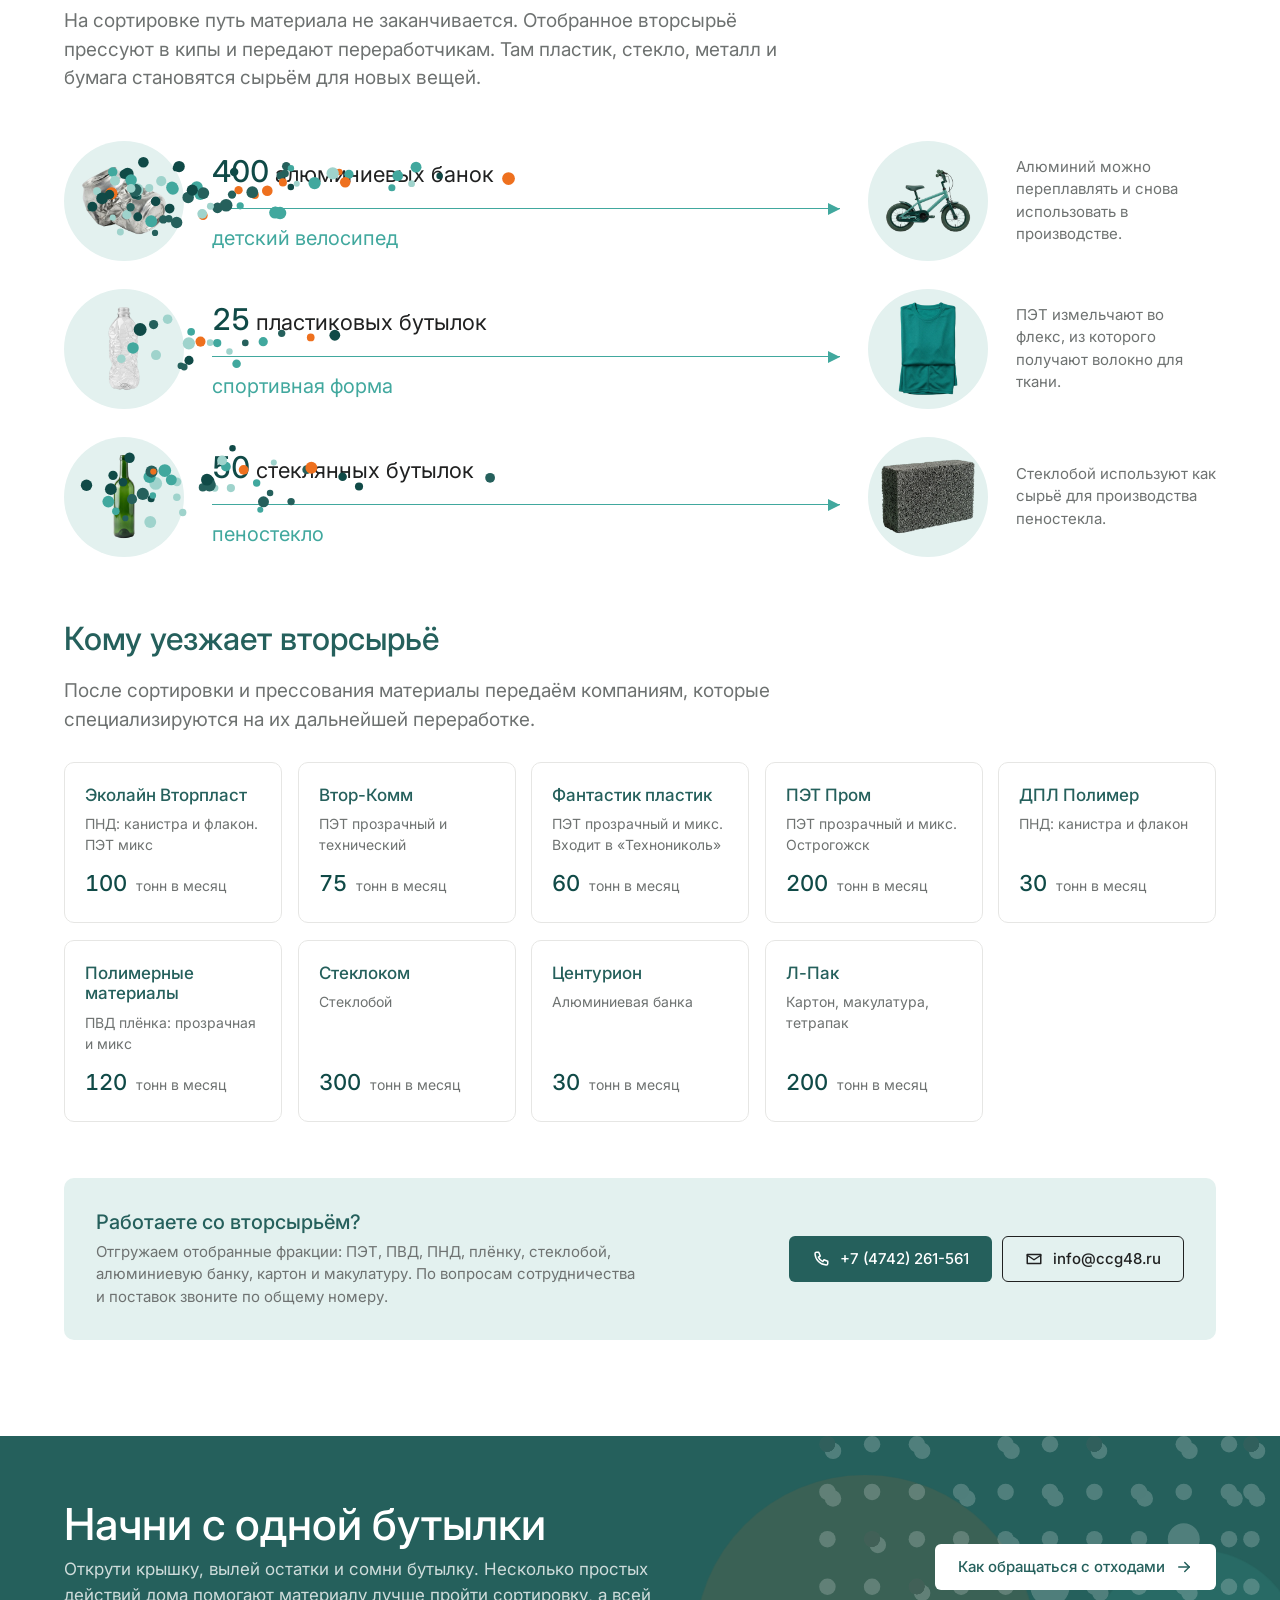
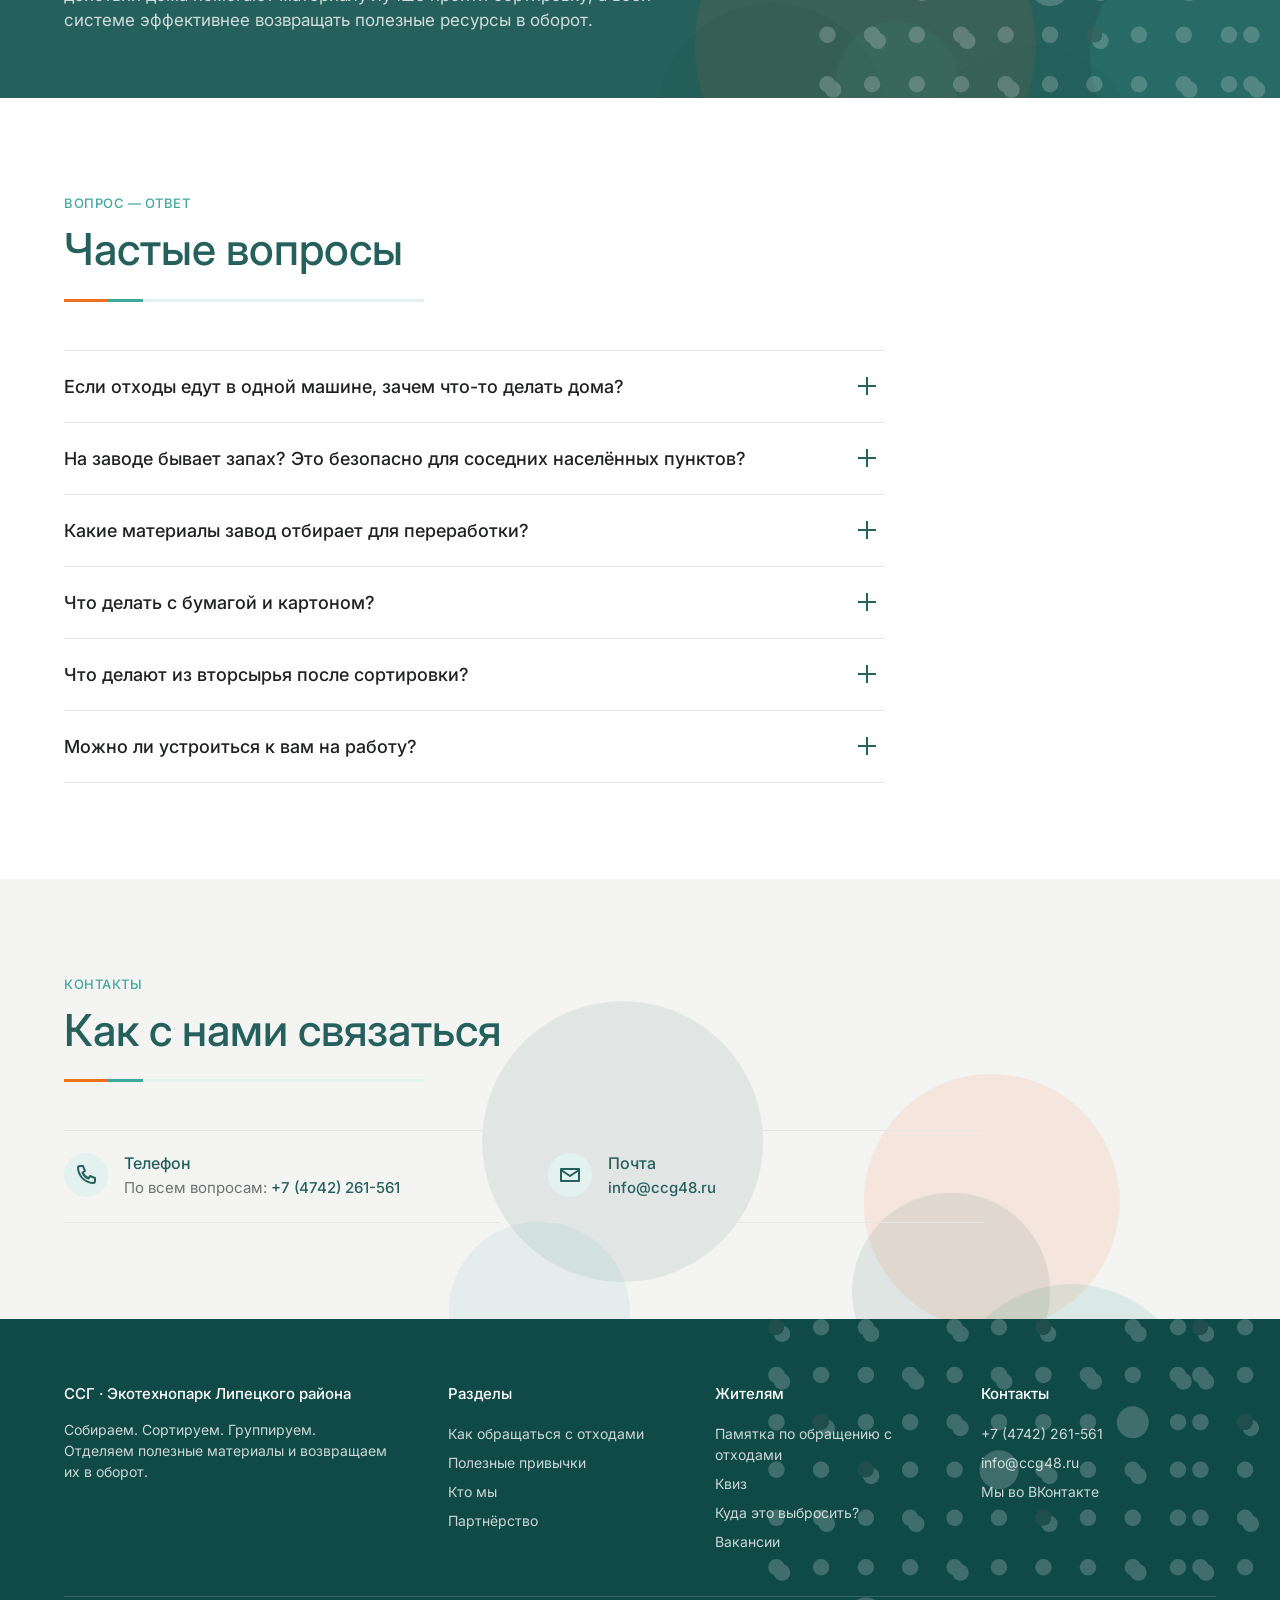
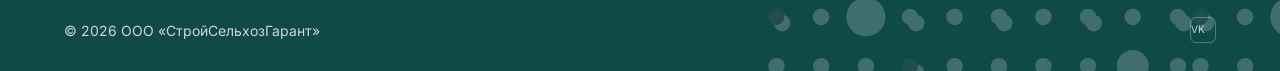
==== commit 7a5f607f: "Show the glass collection poster only for glass bottles" ====
--- a/index.html
+++ b/index.html
@@ -215,18 +215,15 @@
               <span class="status-tag" id="chipStatus"></span>
               <h3 id="chipTitle"></h3>
               <dl class="chip-facts" id="chipFacts"></dl>
-              <div class="glass-links" id="glassLinks" hidden>
-                <a href="glass-map.html">Открыть карту «Колокольчиков»</a>
-              </div>
             </div>
+            <figure class="glass-memo" id="glassMemo" hidden>
+              <img src="assets/maps/glass-addresses.jpg" width="1024" height="1280" loading="lazy" alt="Памятка с картой и адресами 20 контейнеров для стекла в Липецке">
+              <figcaption>
+                <a class="btn btn-primary btn-sm" href="glass-map.html"><svg class="icon" aria-hidden="true"><use href="#i-pin"/></svg>Открыть карту</a>
+                <a class="memo-download" href="assets/maps/glass-addresses.jpg" download>Скачать памятку (JPG)</a>
+              </figcaption>
+            </figure>
           </div>
-          <figure class="glass-memo">
-            <img src="assets/maps/glass-addresses.jpg" width="1024" height="1280" loading="lazy" alt="Памятка с картой и адресами 20 контейнеров для стекла в Липецке">
-            <figcaption>
-              <a href="glass-map.html">Посмотреть адреса на карте</a>
-              <a href="assets/maps/glass-addresses.jpg" download>Скачать памятку (JPG)</a>
-            </figcaption>
-          </figure>
         </div>
         <div class="interactive-side">
           <a class="card card-green reveal" href="sorting.html#quiz" style="--i:1">
@@ -503,7 +500,7 @@
       if (window.ssgMotion) ssgMotion.swapImage(img, src); else img.src = src;
       var st = document.getElementById('chipStatus');
       st.textContent = cat.status || (cat.ok ? 'В общий бак ТКО' : 'Нужно отдельное обращение');
-      document.getElementById('glassLinks').hidden = btn.dataset.cat !== 'glass';
+      document.getElementById('glassMemo').hidden = btn.dataset.cat !== 'glass';
       st.className = 'status-tag ' + (cat.ok ? 'status-ok' : 'status-tbd');
       panel.classList.remove('show'); void panel.offsetWidth; panel.classList.add('show');
     });
--- a/style.css
+++ b/style.css
@@ -619,11 +619,13 @@
 
 /* ---------- Ответ в «Куда это выбросить?»: куда / как подготовить / важно ---------- */
 .chip-facts { display: grid; grid-template-columns: auto 1fr; gap: 6px 14px; max-width: 62ch; }
-.glass-links:not([hidden]) { display: grid; justify-items: start; gap: 8px; margin-top: 16px; }
-.glass-memo { margin: 28px 0 0; }
-.glass-memo img { width: 100%; height: auto; border: 1px solid var(--grey-200); border-radius: var(--radius-card); }
-.glass-memo figcaption { display: flex; flex-wrap: wrap; gap: 8px 20px; margin-top: 10px; font-size: 15px; }
-.glass-memo a, .glass-links a { color: var(--green-700); text-decoration: underline; text-underline-offset: 3px; }
+.glass-memo { grid-column: 1 / -1; margin: 0; min-width: 0; border: 1px solid var(--green-100); border-radius: var(--radius-card); background: var(--teal-050); }
+.glass-memo img { width: 100%; height: auto; border-radius: var(--radius-card) var(--radius-card) 0 0; }
+.glass-memo figcaption { display: flex; flex-wrap: wrap; align-items: center; justify-content: space-between; gap: 4px 16px; padding: 12px 16px; border-top: 1px solid var(--green-100); }
+.glass-memo .memo-download { display: inline-flex; align-items: center; min-height: 44px; font-size: 14px; text-decoration: underline; text-underline-offset: 3px; }
+@media (max-width: 420px) {
+  .glass-memo figcaption { justify-content: center; }
+}
 .chip-facts dt { font-size: 12px; font-weight: 500; letter-spacing: var(--tracking-caps); text-transform: uppercase; color: var(--teal-500); padding-top: 3px; white-space: nowrap; }
 .chip-facts dd { margin: 0; color: var(--ink-600); }
 @media (max-width: 600px) {
